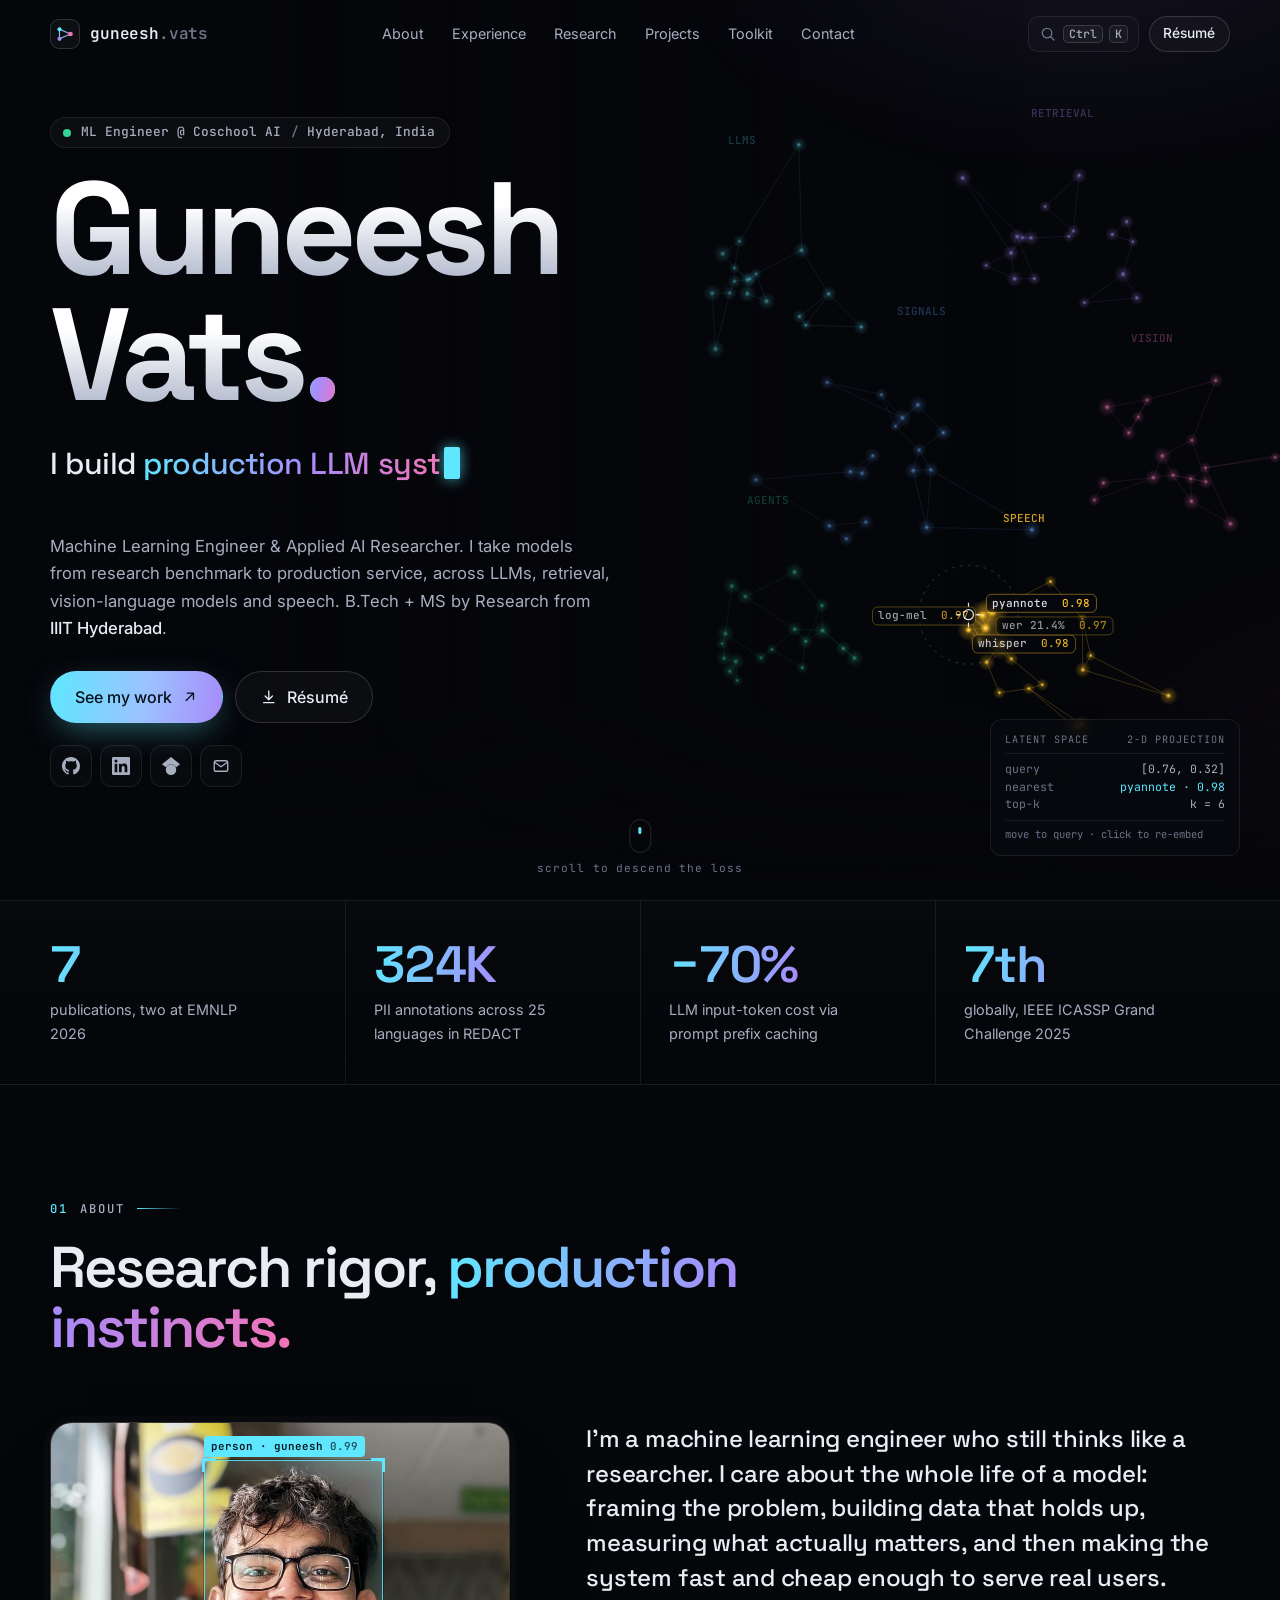
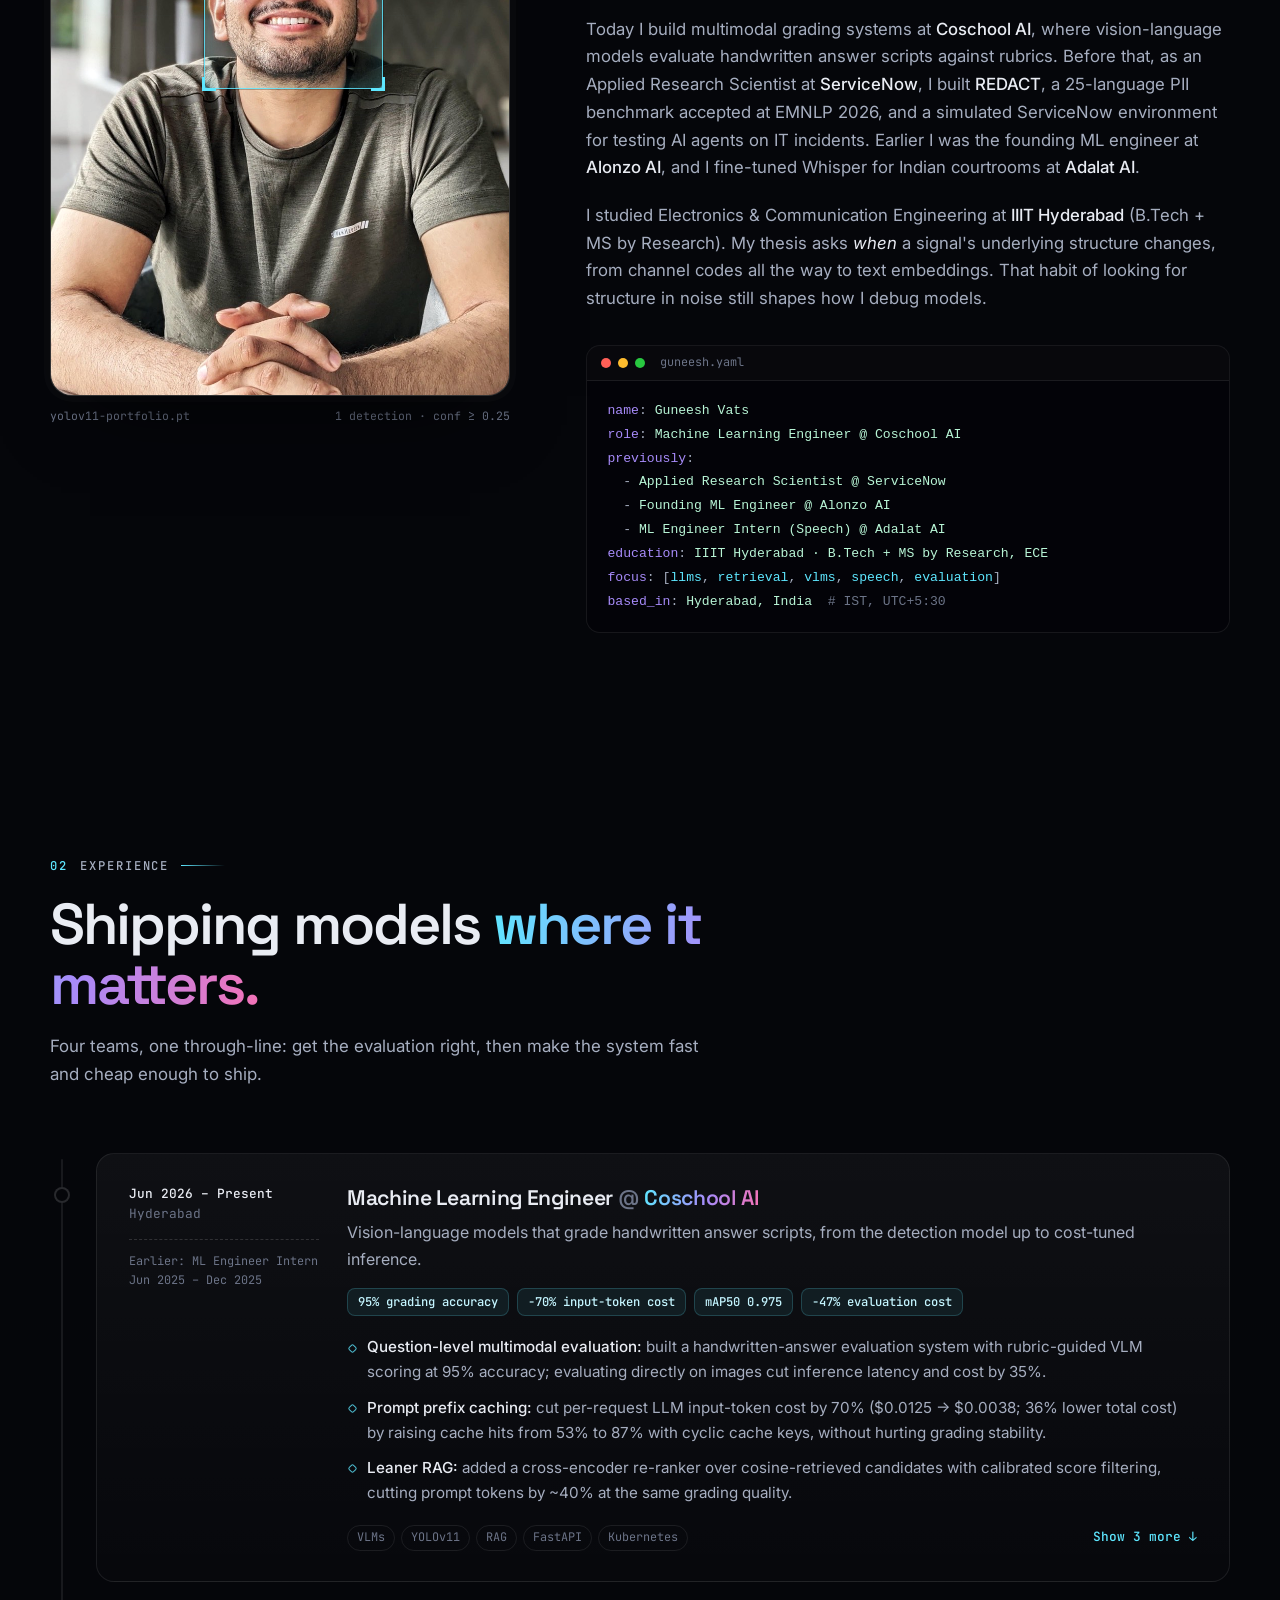
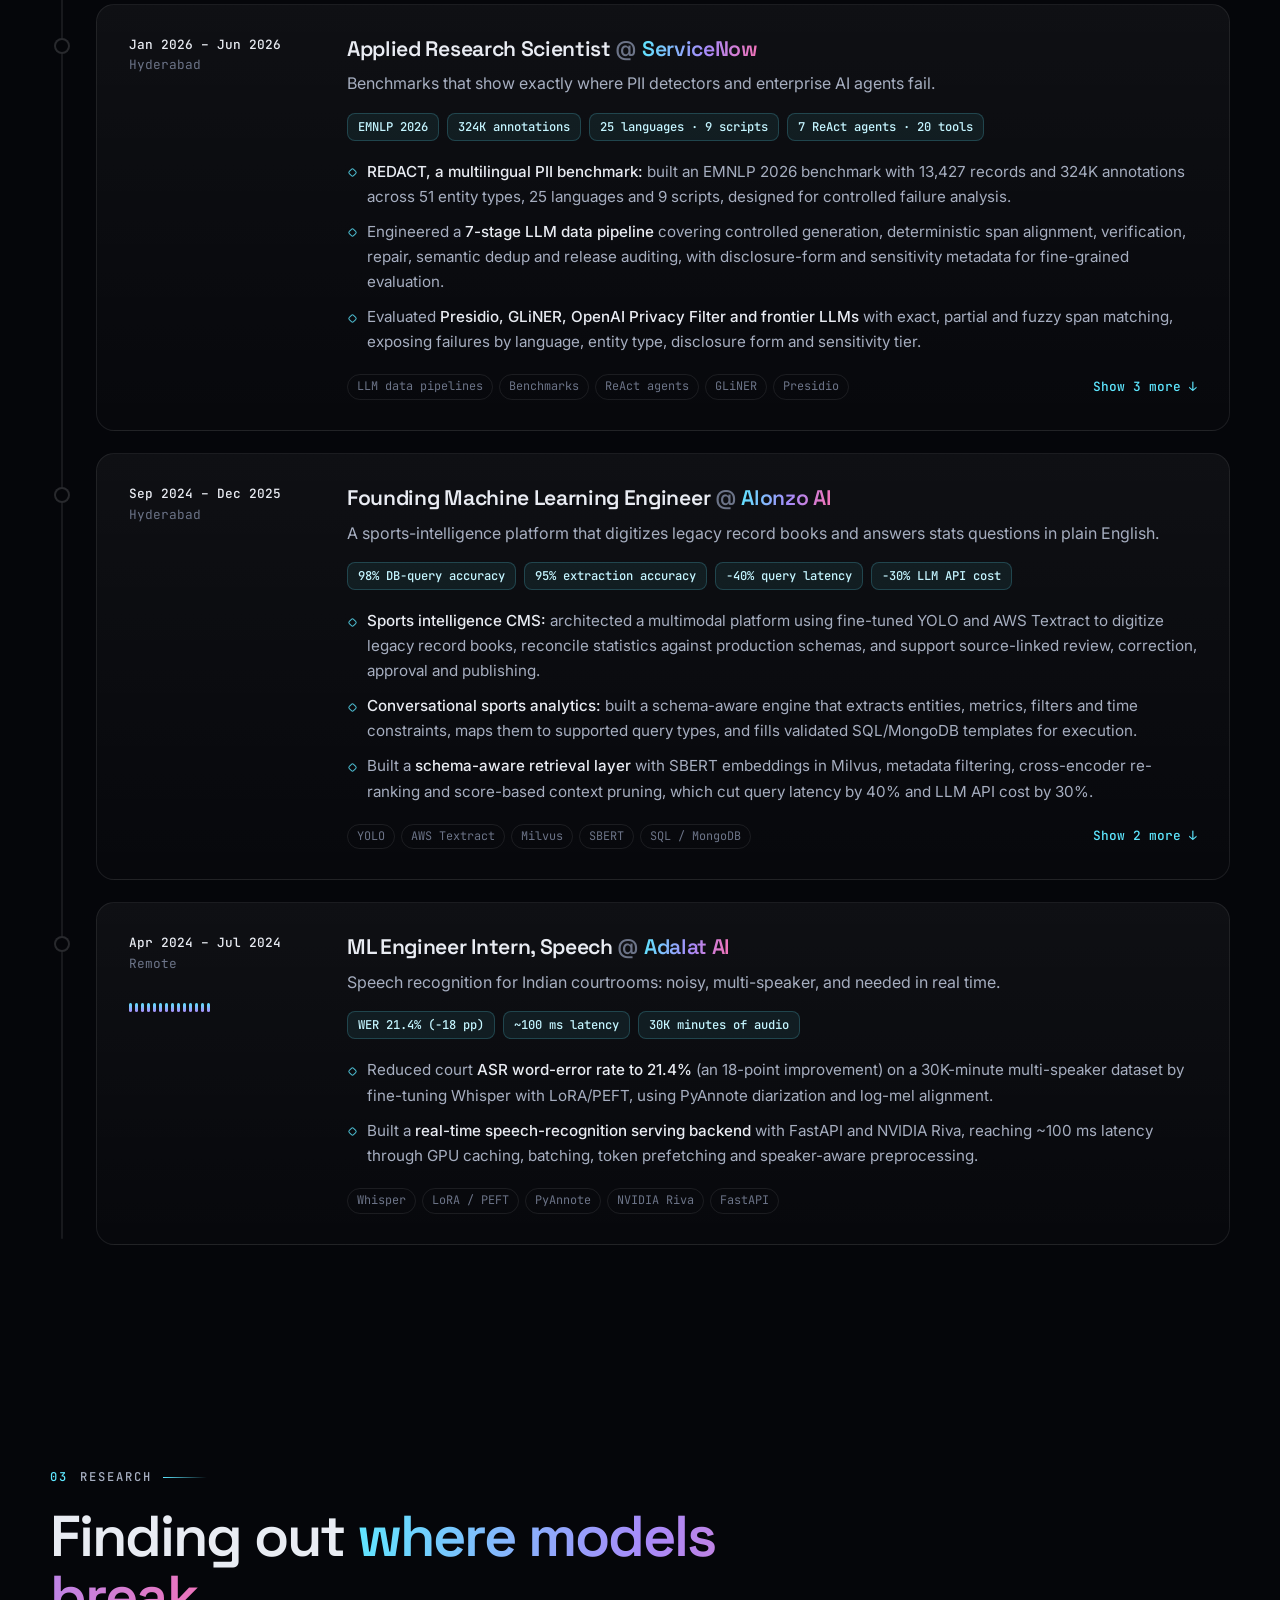
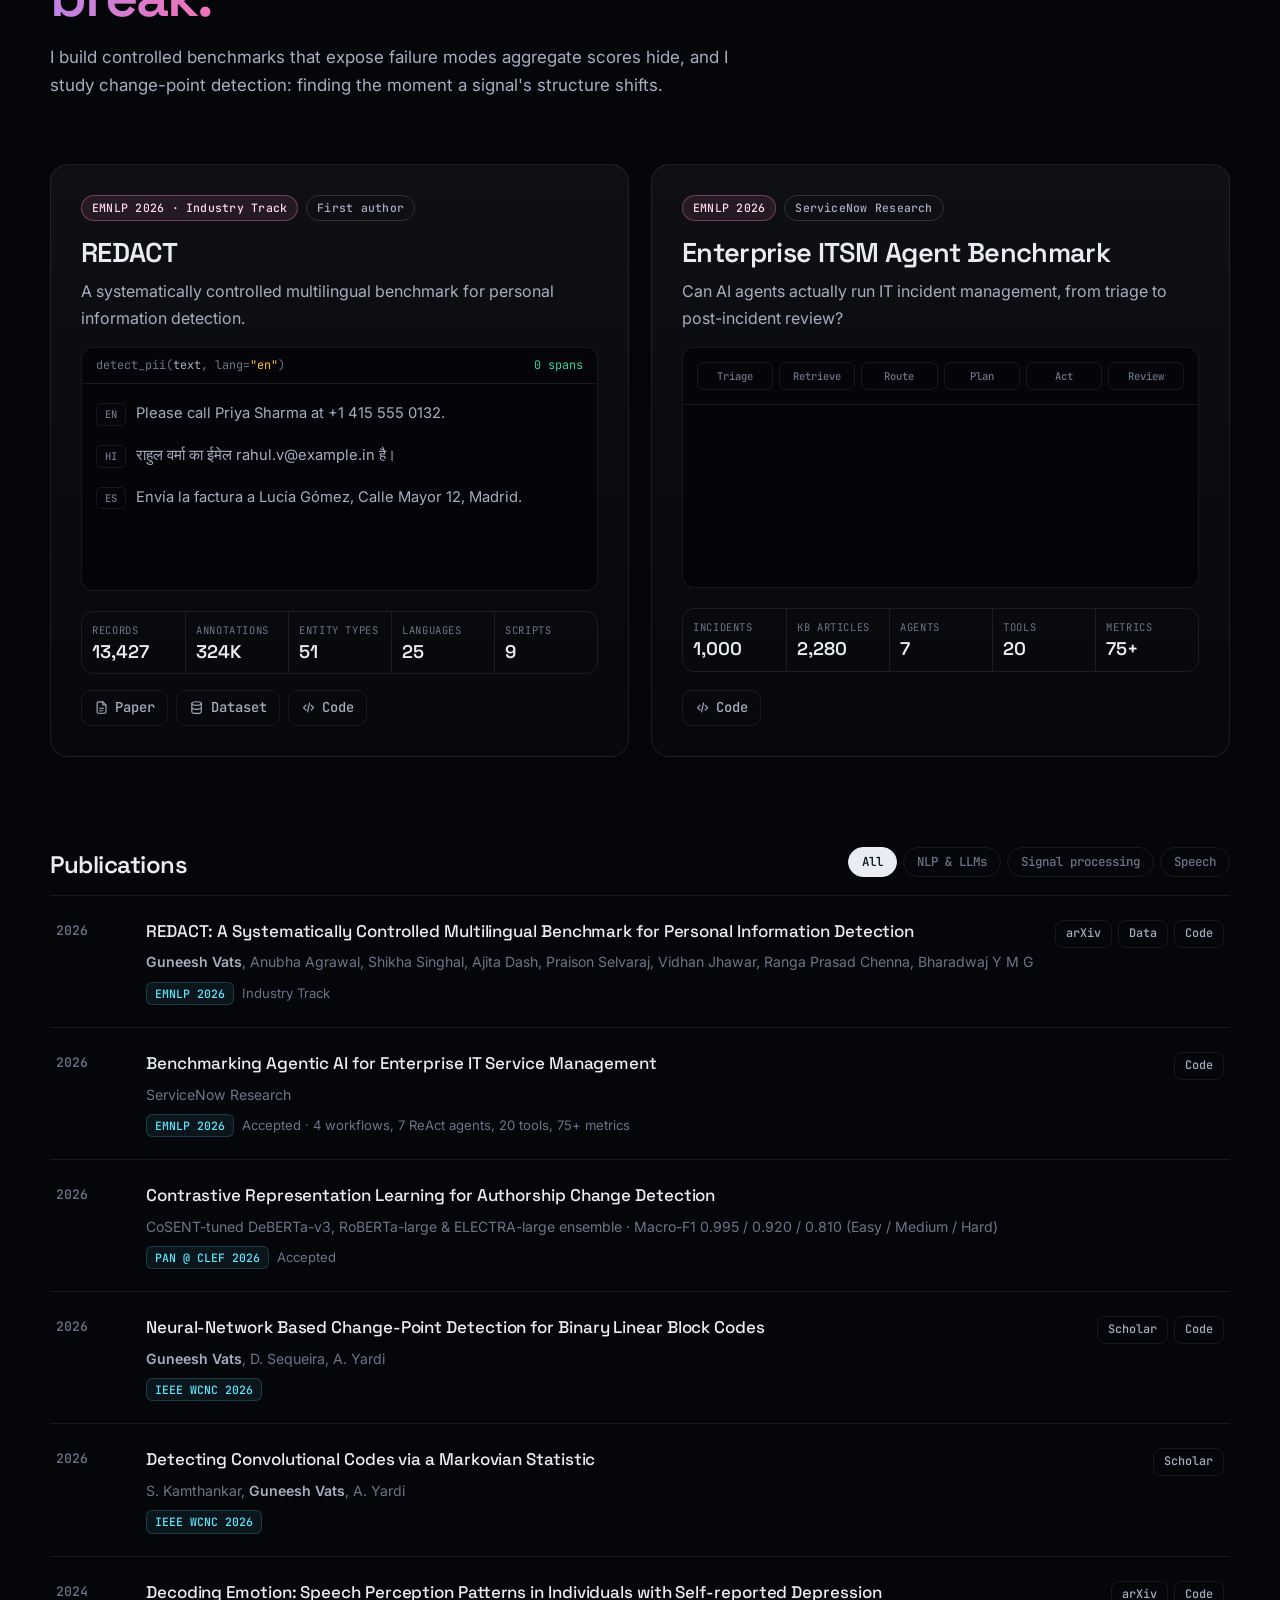
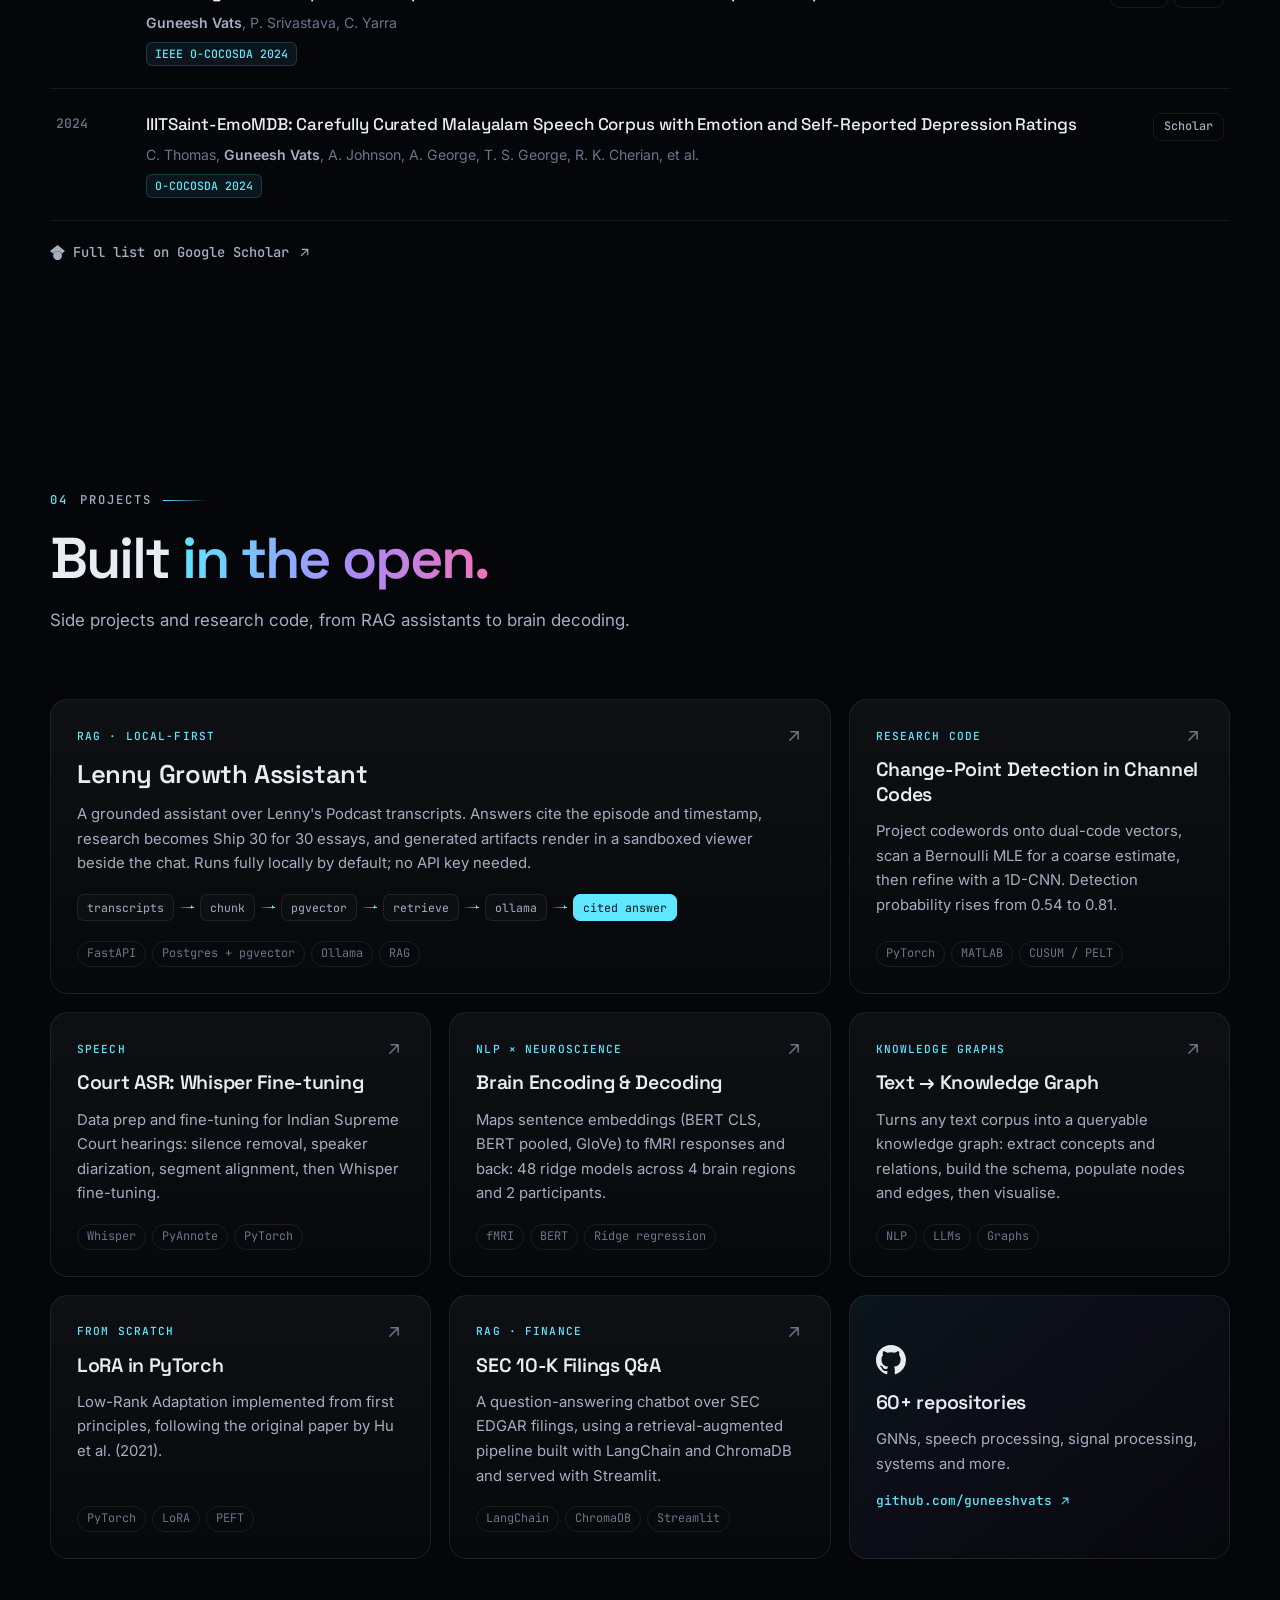
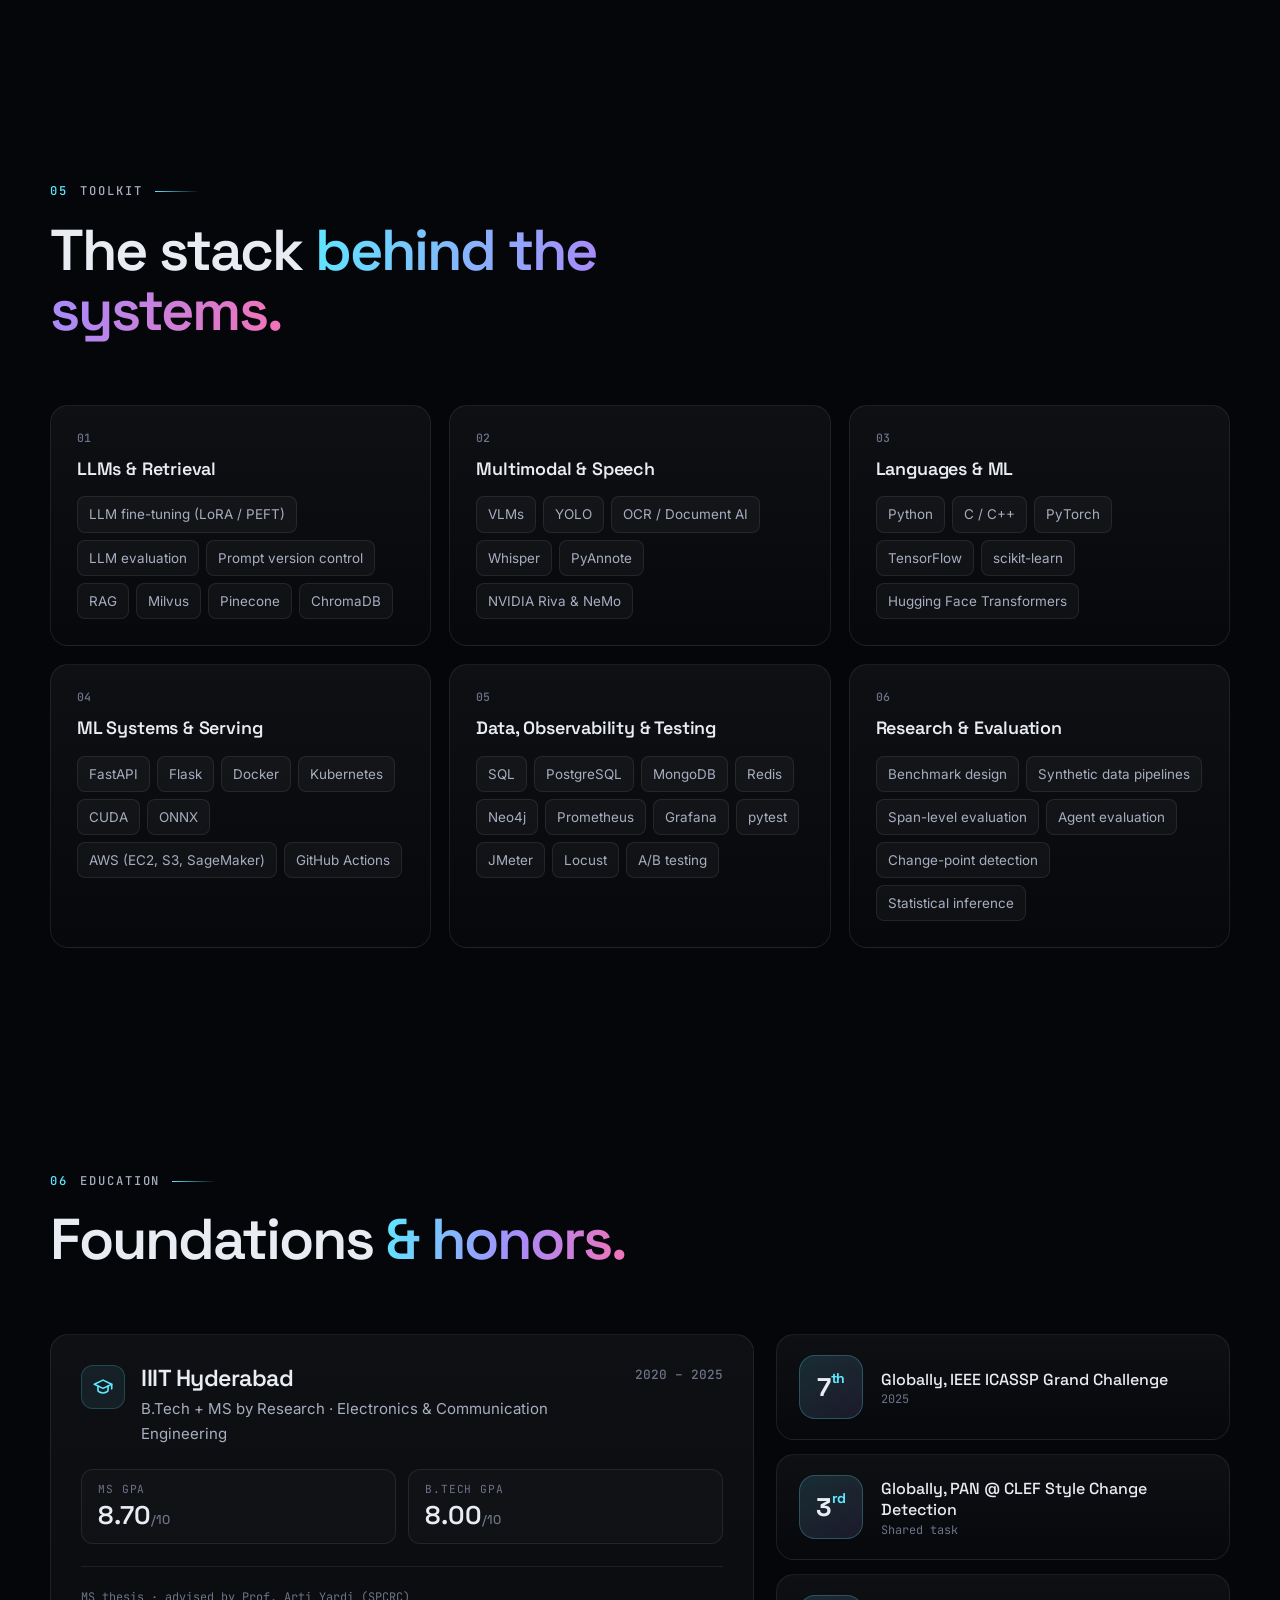
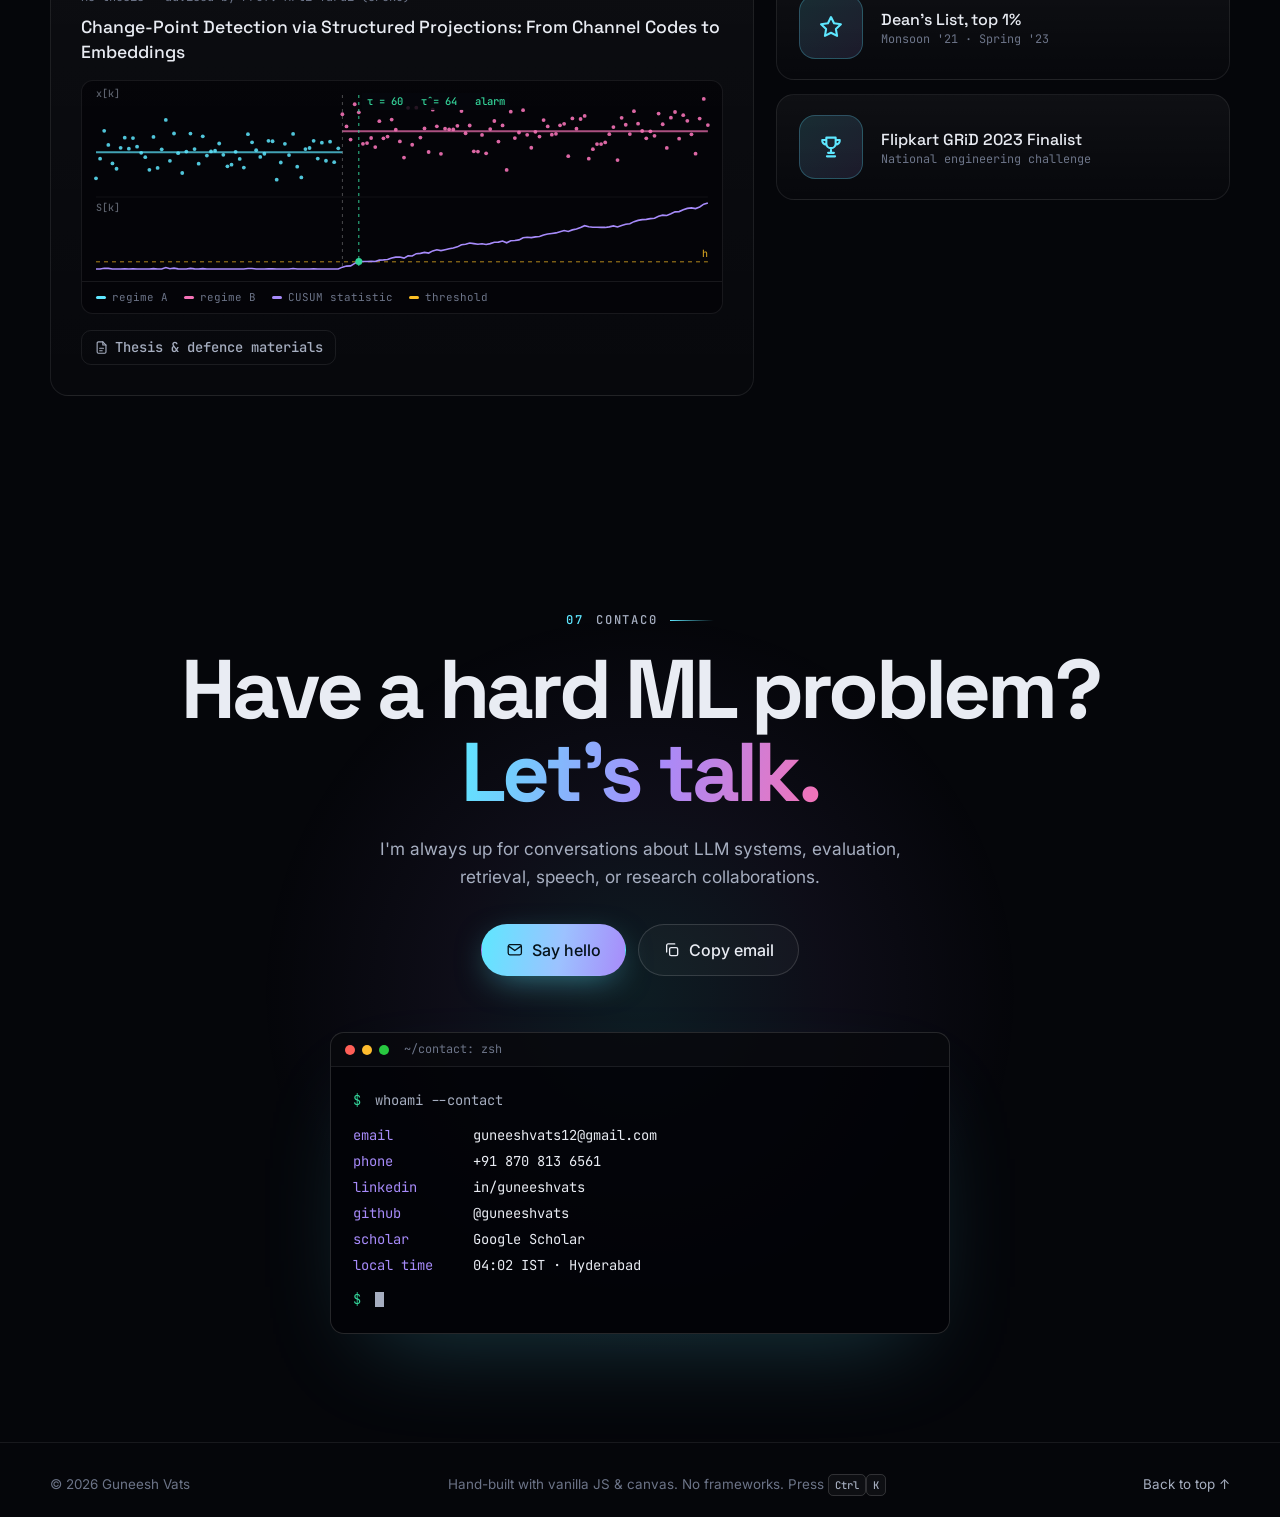
==== index.html @ b98212a8 "Launch portfolio site Hand-built static site: latent-space hero canvas, live REDACT and ITSM agent d" ====
<!doctype html>
<html lang="en">
<head>
  <meta charset="utf-8">
  <meta name="viewport" content="width=device-width, initial-scale=1, viewport-fit=cover">
  <title>Guneesh Vats · Machine Learning Engineer & Applied AI Researcher</title>
  <meta name="description" content="Guneesh Vats is a Machine Learning Engineer and Applied AI Researcher (IIIT Hyderabad) building production ML systems across LLMs, retrieval, vision-language models and speech. Author of REDACT (EMNLP 2026).">
  <meta name="author" content="Guneesh Vats">
  <meta name="theme-color" content="#05060a">
  <link rel="canonical" href="https://guneeshvats.github.io/">

  <meta property="og:type" content="website">
  <meta property="og:site_name" content="Guneesh Vats">
  <meta property="og:title" content="Guneesh Vats · Machine Learning Engineer & Applied AI Researcher">
  <meta property="og:description" content="Production ML systems across LLMs, retrieval, vision-language models and speech. IIIT Hyderabad · ex-ServiceNow · EMNLP 2026.">
  <meta property="og:url" content="https://guneeshvats.github.io/">
  <meta property="og:image" content="https://guneeshvats.github.io/assets/img/og-image.jpg">
  <meta property="og:image:width" content="1200">
  <meta property="og:image:height" content="630">
  <meta name="twitter:card" content="summary_large_image">
  <meta name="twitter:title" content="Guneesh Vats · Machine Learning Engineer & Applied AI Researcher">
  <meta name="twitter:description" content="Production ML systems across LLMs, retrieval, vision-language models and speech.">
  <meta name="twitter:image" content="https://guneeshvats.github.io/assets/img/og-image.jpg">

  <link rel="icon" href="assets/img/favicon.svg" type="image/svg+xml">
  <link rel="apple-touch-icon" href="assets/img/apple-touch-icon.png">

  <link rel="preconnect" href="https://fonts.googleapis.com">
  <link rel="preconnect" href="https://fonts.gstatic.com" crossorigin>
  <link rel="stylesheet" href="https://fonts.googleapis.com/css2?family=Inter:wght@400;500;600&family=JetBrains+Mono:wght@400;500&family=Space+Grotesk:wght@500;600;700&display=swap">
  <link rel="stylesheet" href="assets/css/style.css">

  <script>document.documentElement.classList.add('js')</script>
  <script defer src="assets/js/latent.js"></script>
  <script defer src="assets/js/viz.js"></script>
  <script defer src="assets/js/main.js"></script>

  <script type="application/ld+json">
  {
    "@context": "https://schema.org",
    "@type": "Person",
    "name": "Guneesh Vats",
    "url": "https://guneeshvats.github.io/",
    "image": "https://guneeshvats.github.io/assets/img/guneesh-vats.jpg",
    "jobTitle": "Machine Learning Engineer",
    "worksFor": { "@type": "Organization", "name": "Coschool AI" },
    "alumniOf": { "@type": "CollegeOrUniversity", "name": "International Institute of Information Technology, Hyderabad" },
    "address": { "@type": "PostalAddress", "addressLocality": "Hyderabad", "addressCountry": "IN" },
    "email": "mailto:guneeshvats12@gmail.com",
    "knowsAbout": ["Machine Learning", "Large Language Models", "Retrieval-Augmented Generation", "Vision-Language Models", "Speech Recognition", "Change-Point Detection"],
    "sameAs": [
      "https://www.linkedin.com/in/guneeshvats/",
      "https://github.com/guneeshvats",
      "https://scholar.google.com/citations?user=8d4WIgEAAAAJ&hl=en"
    ]
  }
  </script>
</head>
<body>
  <!-- Icon sprite -->
  <svg width="0" height="0" style="position:absolute" aria-hidden="true">
    <symbol id="i-github" viewBox="0 0 16 16"><path fill="currentColor" d="M8 0C3.58 0 0 3.58 0 8c0 3.54 2.29 6.53 5.47 7.59.4.07.55-.17.55-.38 0-.19-.01-.82-.01-1.49-2.01.37-2.53-.49-2.69-.94-.09-.23-.48-.94-.82-1.13-.28-.15-.68-.52-.01-.53.63-.01 1.08.58 1.23.82.72 1.21 1.87.87 2.33.66.07-.52.28-.87.51-1.07-1.78-.2-3.64-.89-3.64-3.95 0-.87.31-1.59.82-2.15-.08-.2-.36-1.02.08-2.12 0 0 .67-.21 2.2.82.64-.18 1.32-.27 2-.27.68 0 1.36.09 2 .27 1.53-1.04 2.2-.82 2.2-.82.44 1.1.16 1.92.08 2.12.51.56.82 1.27.82 2.15 0 3.07-1.87 3.75-3.65 3.95.29.25.54.73.54 1.48 0 1.07-.01 1.93-.01 2.2 0 .21.15.46.55.38A8.013 8.013 0 0016 8c0-4.42-3.58-8-8-8z"/></symbol>
    <symbol id="i-linkedin" viewBox="0 0 24 24"><path fill="currentColor" d="M20.447 20.452h-3.554v-5.569c0-1.328-.027-3.037-1.852-3.037-1.853 0-2.136 1.445-2.136 2.939v5.667H9.351V9h3.414v1.561h.046c.477-.9 1.637-1.85 3.37-1.85 3.601 0 4.267 2.37 4.267 5.455v6.286zM5.337 7.433a2.062 2.062 0 1 1 0-4.125 2.062 2.062 0 0 1 0 4.125zM7.119 20.452H3.555V9h3.564v11.452zM22.225 0H1.771C.792 0 0 .774 0 1.729v20.542C0 23.227.792 24 1.771 24h20.451C23.2 24 24 23.227 24 22.271V1.729C24 .774 23.2 0 22.222 0h.003z"/></symbol>
    <symbol id="i-scholar" viewBox="0 0 24 24"><path fill="currentColor" d="M5.242 13.769 0 9.5 12 0l12 9.5-5.242 4.269C17.548 11.249 14.978 9.5 12 9.5c-2.977 0-5.548 1.748-6.758 4.269zM12 10a7 7 0 1 0 0 14 7 7 0 0 0 0-14z"/></symbol>
    <symbol id="i-mail" viewBox="0 0 24 24"><g fill="none" stroke="currentColor" stroke-width="1.8" stroke-linecap="round" stroke-linejoin="round"><rect x="3" y="5" width="18" height="14" rx="2.5"/><path d="m3.5 7 8.5 6 8.5-6"/></g></symbol>
    <symbol id="i-phone" viewBox="0 0 24 24"><path fill="none" stroke="currentColor" stroke-width="1.8" stroke-linecap="round" stroke-linejoin="round" d="M5 4h3.5l2 5-2.5 1.5a11 11 0 0 0 5.5 5.5L15 13.5l5 2V19a2 2 0 0 1-2 2A16 16 0 0 1 3 6a2 2 0 0 1 2-2z"/></symbol>
    <symbol id="i-arrow" viewBox="0 0 24 24"><path fill="none" stroke="currentColor" stroke-width="1.8" stroke-linecap="round" stroke-linejoin="round" d="M7 17 17 7M8.5 7H17v8.5"/></symbol>
    <symbol id="i-down" viewBox="0 0 24 24"><path fill="none" stroke="currentColor" stroke-width="1.8" stroke-linecap="round" stroke-linejoin="round" d="M12 4v12m0 0-5-5m5 5 5-5M5 20h14"/></symbol>
    <symbol id="i-copy" viewBox="0 0 24 24"><g fill="none" stroke="currentColor" stroke-width="1.8" stroke-linecap="round" stroke-linejoin="round"><rect x="9" y="9" width="11" height="11" rx="2"/><path d="M5 15V6a2 2 0 0 1 2-2h9"/></g></symbol>
    <symbol id="i-paper" viewBox="0 0 24 24"><g fill="none" stroke="currentColor" stroke-width="1.8" stroke-linecap="round" stroke-linejoin="round"><path d="M14 3H7a2 2 0 0 0-2 2v14a2 2 0 0 0 2 2h10a2 2 0 0 0 2-2V8z"/><path d="M14 3v5h5M9 13h6M9 17h4"/></g></symbol>
    <symbol id="i-code" viewBox="0 0 24 24"><path fill="none" stroke="currentColor" stroke-width="1.8" stroke-linecap="round" stroke-linejoin="round" d="m8 8-4 4 4 4m8-8 4 4-4 4M13.5 5l-3 14"/></symbol>
    <symbol id="i-data" viewBox="0 0 24 24"><g fill="none" stroke="currentColor" stroke-width="1.8" stroke-linecap="round" stroke-linejoin="round"><ellipse cx="12" cy="5.5" rx="7.5" ry="2.8"/><path d="M4.5 5.5v13c0 1.55 3.36 2.8 7.5 2.8s7.5-1.25 7.5-2.8v-13M4.5 12c0 1.55 3.36 2.8 7.5 2.8s7.5-1.25 7.5-2.8"/></g></symbol>
    <symbol id="i-trophy" viewBox="0 0 24 24"><g fill="none" stroke="currentColor" stroke-width="1.8" stroke-linecap="round" stroke-linejoin="round"><path d="M8 4h8v5a4 4 0 0 1-8 0zM8 6H4.5a3.5 3.5 0 0 0 3.6 4M16 6h3.5a3.5 3.5 0 0 1-3.6 4M12 13v4M8.5 20h7M9.5 17h5"/></g></symbol>
    <symbol id="i-star" viewBox="0 0 24 24"><path fill="none" stroke="currentColor" stroke-width="1.8" stroke-linejoin="round" d="m12 3.5 2.6 5.3 5.9.9-4.3 4.1 1 5.8L12 16.9l-5.2 2.7 1-5.8-4.3-4.1 5.9-.9z"/></symbol>
    <symbol id="i-cap" viewBox="0 0 24 24"><g fill="none" stroke="currentColor" stroke-width="1.8" stroke-linecap="round" stroke-linejoin="round"><path d="M2.5 9 12 4.5 21.5 9 12 13.5z"/><path d="M6.5 11v4.5c0 1.4 2.5 3 5.5 3s5.5-1.6 5.5-3V11M21.5 9v5"/></g></symbol>
    <symbol id="i-search" viewBox="0 0 24 24"><g fill="none" stroke="currentColor" stroke-width="1.8" stroke-linecap="round"><circle cx="11" cy="11" r="6.5"/><path d="m16 16 4.5 4.5"/></g></symbol>
  </svg>

  <a class="skip" href="#main">Skip to content</a>
  <div class="progress" aria-hidden="true"><span></span></div>

  <!-- ============ NAV ============ -->
  <header class="nav" id="nav">
    <div class="container nav__inner">
      <a class="brand" href="#top" aria-label="Guneesh Vats, back to top">
        <span class="brand__mark" aria-hidden="true">
          <svg viewBox="0 0 32 32"><defs><linearGradient id="bm" x1="0" y1="0" x2="1" y2="1"><stop offset="0" stop-color="#5ee7ff"/><stop offset="1" stop-color="#a78bfa"/></linearGradient></defs><path d="M8 9 L24 16 L8 23 M8 9 L8 23" fill="none" stroke="url(#bm)" stroke-width="1.6"/><circle cx="8" cy="9" r="3" fill="#5ee7ff"/><circle cx="8" cy="23" r="3" fill="#a78bfa"/><circle cx="24" cy="16" r="3.4" fill="#f472b6"/></svg>
        </span>
        <span class="brand__name">guneesh<span>.vats</span></span>
      </a>
      <nav class="nav__links" aria-label="Primary">
        <a href="#about">About</a>
        <a href="#experience">Experience</a>
        <a href="#research">Research</a>
        <a href="#projects">Projects</a>
        <a href="#skills">Toolkit</a>
        <a href="#contact">Contact</a>
      </nav>
      <div class="nav__actions">
        <button class="kbd-btn" type="button" data-open-palette aria-label="Open command palette">
          <svg class="ico" aria-hidden="true"><use href="#i-search"/></svg><kbd data-mod>⌘</kbd><kbd>K</kbd>
        </button>
        <a class="btn btn--sm btn--ghost nav__resume" href="assets/docs/Guneesh_Vats_Resume_ML.pdf" target="_blank" rel="noopener">Résumé</a>
        <button class="nav__toggle" type="button" aria-label="Open menu" aria-expanded="false" aria-controls="mobile-menu"><span></span><span></span></button>
      </div>
    </div>
  </header>
  <div class="mobile-menu" id="mobile-menu" hidden>
    <nav aria-label="Mobile">
      <a href="#about"><span>01</span>About</a>
      <a href="#experience"><span>02</span>Experience</a>
      <a href="#research"><span>03</span>Research</a>
      <a href="#projects"><span>04</span>Projects</a>
      <a href="#skills"><span>05</span>Toolkit</a>
      <a href="#education"><span>06</span>Education</a>
      <a href="#contact"><span>07</span>Contact</a>
    </nav>
    <a class="btn btn--primary" href="assets/docs/Guneesh_Vats_Resume_ML.pdf" target="_blank" rel="noopener"><svg class="ico" aria-hidden="true"><use href="#i-down"/></svg>Download résumé</a>
  </div>

  <main id="main">
    <!-- ============ HERO ============ -->
    <section class="hero" id="top" data-section="hero">
      <canvas class="hero__canvas" id="latent" aria-hidden="true"></canvas>
      <div class="hero__shade" aria-hidden="true"></div>

      <div class="container hero__inner">
        <p class="hero__status"><span class="pulse" aria-hidden="true"></span>ML Engineer @ Coschool AI<span class="hero__loc"> <span class="sep" aria-hidden="true">/</span> Hyderabad, India</span></p>
        <h1 class="hero__title">
          <span class="hero__line"><span>Guneesh</span></span>
          <span class="hero__line"><span>Vats<i class="hero__dot">.</i></span></span>
        </h1>
        <p class="hero__lede">
          <span class="sr-only">I build production ML systems across LLMs, retrieval, vision-language models and speech.</span>
          <span aria-hidden="true">I build <span class="stream" data-stream></span><span class="caret"></span></span>
        </p>
        <p class="hero__sub">Machine Learning Engineer &amp; Applied AI Researcher. I take models from research benchmark to production service, across LLMs, retrieval, vision-language models and speech. B.Tech + MS by Research from <strong>IIIT Hyderabad</strong>.</p>
        <div class="hero__cta">
          <a class="btn btn--primary btn--lg" href="#experience">See my work <svg class="ico" aria-hidden="true"><use href="#i-arrow"/></svg></a>
          <a class="btn btn--ghost btn--lg" href="assets/docs/Guneesh_Vats_Resume_ML.pdf" target="_blank" rel="noopener"><svg class="ico" aria-hidden="true"><use href="#i-down"/></svg>Résumé</a>
        </div>
        <ul class="socials" aria-label="Profiles">
          <li><a href="https://github.com/guneeshvats" target="_blank" rel="noopener" aria-label="GitHub"><svg class="ico" aria-hidden="true"><use href="#i-github"/></svg></a></li>
          <li><a href="https://www.linkedin.com/in/guneeshvats/" target="_blank" rel="noopener" aria-label="LinkedIn"><svg class="ico" aria-hidden="true"><use href="#i-linkedin"/></svg></a></li>
          <li><a href="https://scholar.google.com/citations?user=8d4WIgEAAAAJ&amp;hl=en" target="_blank" rel="noopener" aria-label="Google Scholar"><svg class="ico" aria-hidden="true"><use href="#i-scholar"/></svg></a></li>
          <li><a href="mailto:guneeshvats12@gmail.com" aria-label="Email"><svg class="ico" aria-hidden="true"><use href="#i-mail"/></svg></a></li>
        </ul>
      </div>

      <div class="hero__hud" aria-hidden="true">
        <div class="hud__row hud__title"><span>latent space</span><span>2-D projection</span></div>
        <div class="hud__row"><span>query</span><span data-hud="q">[0.00, 0.00]</span></div>
        <div class="hud__row"><span>nearest</span><span data-hud="nn">-</span></div>
        <div class="hud__row"><span>top-k</span><span>k = 6</span></div>
        <div class="hud__hint">move to query · click to re-embed</div>
      </div>

      <a class="scroll-cue" href="#highlights" aria-label="Scroll to content">
        <span class="scroll-cue__track"><span></span></span>
        <span class="scroll-cue__text">scroll to descend the loss</span>
      </a>
    </section>

    <!-- ============ HIGHLIGHTS ============ -->
    <section class="highlights" id="highlights" aria-label="Highlights">
      <div class="container highlights__grid">
        <div class="metric reveal" style="--d:0">
          <span class="metric__value"><span data-count="7">7</span></span>
          <span class="metric__label">publications, two at EMNLP 2026</span>
        </div>
        <div class="metric reveal" style="--d:1">
          <span class="metric__value"><span data-count="324">324</span>K</span>
          <span class="metric__label">PII annotations across 25 languages in REDACT</span>
        </div>
        <div class="metric reveal" style="--d:2">
          <span class="metric__value">−<span data-count="70">70</span>%</span>
          <span class="metric__label">LLM input-token cost via prompt prefix caching</span>
        </div>
        <div class="metric reveal" style="--d:3">
          <span class="metric__value"><span data-count="7">7</span>th</span>
          <span class="metric__label">globally, IEEE ICASSP Grand Challenge 2025</span>
        </div>
      </div>
    </section>

    <!-- ============ ABOUT ============ -->
    <section class="section" id="about" data-section="about">
      <div class="container">
        <header class="section__head">
          <p class="kicker reveal"><span>01</span><b data-scramble>About</b></p>
          <h2 class="section__title reveal" style="--d:1">Research rigor, <em>production instincts.</em></h2>
        </header>

        <div class="about">
          <figure class="portrait reveal" data-detect>
            <div class="portrait__frame">
              <img src="assets/img/guneesh-vats.jpg" alt="Portrait of Guneesh Vats smiling, wearing glasses and an olive t-shirt" width="900" height="1125" loading="lazy" decoding="async">
              <div class="bbox" aria-hidden="true">
                <span class="bbox__label">person · guneesh <b>0.99</b></span>
                <i></i><i></i><i></i><i></i>
              </div>
              <div class="portrait__scan" aria-hidden="true"></div>
              <div class="portrait__grid" aria-hidden="true"></div>
            </div>
            <figcaption><span>yolov11-portfolio.pt</span><span>1 detection · conf ≥ 0.25</span></figcaption>
          </figure>

          <div class="about__text">
            <p class="lead reveal">I'm a machine learning engineer who still thinks like a researcher. I care about the whole life of a model: framing the problem, building data that holds up, measuring what actually matters, and then making the system fast and cheap enough to serve real users.</p>
            <p class="reveal">Today I build multimodal grading systems at <strong>Coschool AI</strong>, where vision-language models evaluate handwritten answer scripts against rubrics. Before that, as an Applied Research Scientist at <strong>ServiceNow</strong>, I built <strong>REDACT</strong>, a 25-language PII benchmark accepted at EMNLP 2026, and a simulated ServiceNow environment for testing AI agents on IT incidents. Earlier I was the founding ML engineer at <strong>Alonzo AI</strong>, and I fine-tuned Whisper for Indian courtrooms at <strong>Adalat AI</strong>.</p>
            <p class="reveal">I studied Electronics &amp; Communication Engineering at <strong>IIIT Hyderabad</strong> (B.Tech + MS by Research). My thesis asks <em>when</em> a signal's underlying structure changes, from channel codes all the way to text embeddings. That habit of looking for structure in noise still shapes how I debug models.</p>

            <div class="codecard reveal" role="group" aria-label="Quick facts">
              <div class="codecard__bar"><i></i><i></i><i></i><span>guneesh.yaml</span></div>
<pre><code><span class="k">name</span>: <span class="s">Guneesh Vats</span>
<span class="k">role</span>: <span class="s">Machine Learning Engineer @ Coschool AI</span>
<span class="k">previously</span>:
  - <span class="s">Applied Research Scientist @ ServiceNow</span>
  - <span class="s">Founding ML Engineer @ Alonzo AI</span>
  - <span class="s">ML Engineer Intern (Speech) @ Adalat AI</span>
<span class="k">education</span>: <span class="s">IIIT Hyderabad · B.Tech + MS by Research, ECE</span>
<span class="k">focus</span>: [<span class="v">llms</span>, <span class="v">retrieval</span>, <span class="v">vlms</span>, <span class="v">speech</span>, <span class="v">evaluation</span>]
<span class="k">based_in</span>: <span class="s">Hyderabad, India</span>  <span class="c"># IST, UTC+5:30</span></code></pre>
            </div>
          </div>
        </div>
      </div>
    </section>

    <!-- ============ EXPERIENCE ============ -->
    <section class="section" id="experience" data-section="experience">
      <div class="container">
        <header class="section__head">
          <p class="kicker reveal"><span>02</span><b data-scramble>Experience</b></p>
          <h2 class="section__title reveal" style="--d:1">Shipping models <em>where it matters.</em></h2>
          <p class="section__intro reveal" style="--d:2">Four teams, one through-line: get the evaluation right, then make the system fast and cheap enough to ship.</p>
        </header>

        <div class="timeline">
          <div class="timeline__rail" aria-hidden="true"><span class="timeline__fill"></span></div>

          <!-- Coschool -->
          <article class="xp reveal">
            <span class="xp__node" aria-hidden="true"></span>
            <div class="xp__card card spot">
              <div class="xp__meta">
                <p class="xp__dates">Jun 2026 – Present</p>
                <p class="xp__place">Hyderabad</p>
                <p class="xp__prev">Earlier: ML Engineer Intern <span>Jun 2025 – Dec 2025</span></p>
              </div>
              <div class="xp__body">
                <h3 class="xp__role">Machine Learning Engineer <span class="xp__at">@</span> <span class="xp__company">Coschool AI</span></h3>
                <p class="xp__summary">Vision-language models that grade handwritten answer scripts, from the detection model up to cost-tuned inference.</p>
                <ul class="chips" aria-label="Key results">
                  <li class="chip">95% grading accuracy</li>
                  <li class="chip">−70% input-token cost</li>
                  <li class="chip">mAP50 0.975</li>
                  <li class="chip">−47% evaluation cost</li>
                </ul>
                <ul class="xp__list">
                  <li><strong>Question-level multimodal evaluation:</strong> built a handwritten-answer evaluation system with rubric-guided VLM scoring at 95% accuracy; evaluating directly on images cut inference latency and cost by 35%.</li>
                  <li><strong>Prompt prefix caching:</strong> cut per-request LLM input-token cost by 70% ($0.0125 → $0.0038; 36% lower total cost) by raising cache hits from 53% to 87% with cyclic cache keys, without hurting grading stability.</li>
                  <li><strong>Leaner RAG:</strong> added a cross-encoder re-ranker over cosine-retrieved candidates with calibrated score filtering, cutting prompt tokens by ~40% at the same grading quality.</li>
                  <li class="more"><strong>Worksheet segmentation service:</strong> fine-tuned YOLOv11 (nano &amp; small) for label/separator detection (mAP50 0.975) and deployed a Kubernetes-hosted FastAPI service for VLM question matching, cross-page answer stitching and separator recovery.</li>
                  <li class="more"><strong>Worksheet-level batched grading:</strong> graded every question in an answer script against its rubric in a single VLM call; benchmarked 8 GPT and 5 Claude models and reduced input tokens by ~75% and evaluation cost by ~47%, with no mis-mapped answers.</li>
                  <li class="more"><strong>Off-topic detection:</strong> designed a Gaussian Mixture Model classifier that separates on- and off-topic chatbot queries with 95% accuracy.</li>
                </ul>
                <div class="xp__foot">
                  <ul class="tags" aria-label="Stack"><li>VLMs</li><li>YOLOv11</li><li>RAG</li><li>FastAPI</li><li>Kubernetes</li></ul>
                  <button class="xp__toggle" type="button" aria-expanded="false">Show 3 more</button>
                </div>
              </div>
            </div>
          </article>

          <!-- ServiceNow -->
          <article class="xp reveal">
            <span class="xp__node" aria-hidden="true"></span>
            <div class="xp__card card spot">
              <div class="xp__meta">
                <p class="xp__dates">Jan 2026 – Jun 2026</p>
                <p class="xp__place">Hyderabad</p>
              </div>
              <div class="xp__body">
                <h3 class="xp__role">Applied Research Scientist <span class="xp__at">@</span> <span class="xp__company">ServiceNow</span></h3>
                <p class="xp__summary">Benchmarks that show exactly where PII detectors and enterprise AI agents fail.</p>
                <ul class="chips" aria-label="Key results">
                  <li class="chip">EMNLP 2026</li>
                  <li class="chip">324K annotations</li>
                  <li class="chip">25 languages · 9 scripts</li>
                  <li class="chip">7 ReAct agents · 20 tools</li>
                </ul>
                <ul class="xp__list">
                  <li><strong>REDACT, a multilingual PII benchmark:</strong> built an EMNLP 2026 benchmark with 13,427 records and 324K annotations across 51 entity types, 25 languages and 9 scripts, designed for controlled failure analysis.</li>
                  <li>Engineered a <strong>7-stage LLM data pipeline</strong> covering controlled generation, deterministic span alignment, verification, repair, semantic dedup and release auditing, with disclosure-form and sensitivity metadata for fine-grained evaluation.</li>
                  <li>Evaluated <strong>Presidio, GLiNER, OpenAI Privacy Filter and frontier LLMs</strong> with exact, partial and fuzzy span matching, exposing failures by language, entity type, disclosure form and sensitivity tier.</li>
                  <li class="more"><strong>ITSM agent benchmark:</strong> built a 13-stage synthetic-data pipeline that turns patterns from enterprise ITSM incidents into 1,000 synthetic incidents with 43 fields, through normalization, clustering, stratified sampling, validation, repair and re-validation.</li>
                  <li class="more">Architected a <strong>3-tier evaluation framework</strong> ending in a simulated ServiceNow environment with 4 workflows, 7 ReAct agents and 20 workflow-facing tools for triage, retrieval, routing, resolution planning, action execution and post-incident review.</li>
                  <li class="more">Built a <strong>2,280-article knowledge base</strong> with hard negatives and abstention cases, and designed 75+ metrics across 7 dimensions, including correctness, tool efficiency, workflow completion, information use and safety.</li>
                </ul>
                <div class="xp__foot">
                  <ul class="tags" aria-label="Stack"><li>LLM data pipelines</li><li>Benchmarks</li><li>ReAct agents</li><li>GLiNER</li><li>Presidio</li></ul>
                  <button class="xp__toggle" type="button" aria-expanded="false">Show 3 more</button>
                </div>
              </div>
            </div>
          </article>

          <!-- Alonzo -->
          <article class="xp reveal">
            <span class="xp__node" aria-hidden="true"></span>
            <div class="xp__card card spot">
              <div class="xp__meta">
                <p class="xp__dates">Sep 2024 – Dec 2025</p>
                <p class="xp__place">Hyderabad</p>
              </div>
              <div class="xp__body">
                <h3 class="xp__role">Founding Machine Learning Engineer <span class="xp__at">@</span> <span class="xp__company">Alonzo AI</span></h3>
                <p class="xp__summary">A sports-intelligence platform that digitizes legacy record books and answers stats questions in plain English.</p>
                <ul class="chips" aria-label="Key results">
                  <li class="chip">98% DB-query accuracy</li>
                  <li class="chip">95% extraction accuracy</li>
                  <li class="chip">−40% query latency</li>
                  <li class="chip">−30% LLM API cost</li>
                </ul>
                <ul class="xp__list">
                  <li><strong>Sports intelligence CMS:</strong> architected a multimodal platform using fine-tuned YOLO and AWS Textract to digitize legacy record books, reconcile statistics against production schemas, and support source-linked review, correction, approval and publishing.</li>
                  <li><strong>Conversational sports analytics:</strong> built a schema-aware engine that extracts entities, metrics, filters and time constraints, maps them to supported query types, and fills validated SQL/MongoDB templates for execution.</li>
                  <li>Built a <strong>schema-aware retrieval layer</strong> with SBERT embeddings in Milvus, metadata filtering, cross-encoder re-ranking and score-based context pruning, which cut query latency by 40% and LLM API cost by 30%.</li>
                  <li class="more">Developed a <strong>rare-event discovery and publishing layer</strong> that combines rarity attributes, historical context and record metadata to surface noteworthy performances and publish them straight to social channels.</li>
                  <li class="more">Built an <strong>automated evaluation and regression framework</strong> across client schemas (95% extraction accuracy, 98% database-query accuracy), using pytest for functional regression and JMeter/Locust for latency and load testing.</li>
                </ul>
                <div class="xp__foot">
                  <ul class="tags" aria-label="Stack"><li>YOLO</li><li>AWS Textract</li><li>Milvus</li><li>SBERT</li><li>SQL / MongoDB</li></ul>
                  <button class="xp__toggle" type="button" aria-expanded="false">Show 2 more</button>
                </div>
              </div>
            </div>
          </article>

          <!-- Adalat -->
          <article class="xp reveal">
            <span class="xp__node" aria-hidden="true"></span>
            <div class="xp__card card spot">
              <div class="xp__meta">
                <p class="xp__dates">Apr 2024 – Jul 2024</p>
                <p class="xp__place">Remote</p>
                <div class="wave" aria-hidden="true"><i></i><i></i><i></i><i></i><i></i><i></i><i></i><i></i><i></i><i></i><i></i><i></i><i></i><i></i></div>
              </div>
              <div class="xp__body">
                <h3 class="xp__role">ML Engineer Intern, Speech <span class="xp__at">@</span> <span class="xp__company">Adalat AI</span></h3>
                <p class="xp__summary">Speech recognition for Indian courtrooms: noisy, multi-speaker, and needed in real time.</p>
                <ul class="chips" aria-label="Key results">
                  <li class="chip">WER 21.4% (−18 pp)</li>
                  <li class="chip">~100 ms latency</li>
                  <li class="chip">30K minutes of audio</li>
                </ul>
                <ul class="xp__list">
                  <li>Reduced court <strong>ASR word-error rate to 21.4%</strong> (an 18-point improvement) on a 30K-minute multi-speaker dataset by fine-tuning Whisper with LoRA/PEFT, using PyAnnote diarization and log-mel alignment.</li>
                  <li>Built a <strong>real-time speech-recognition serving backend</strong> with FastAPI and NVIDIA Riva, reaching ~100 ms latency through GPU caching, batching, token prefetching and speaker-aware preprocessing.</li>
                </ul>
                <div class="xp__foot">
                  <ul class="tags" aria-label="Stack"><li>Whisper</li><li>LoRA / PEFT</li><li>PyAnnote</li><li>NVIDIA Riva</li><li>FastAPI</li></ul>
                </div>
              </div>
            </div>
          </article>
        </div>
      </div>
    </section>

    <!-- ============ RESEARCH ============ -->
    <section class="section" id="research" data-section="research">
      <div class="container">
        <header class="section__head">
          <p class="kicker reveal"><span>03</span><b data-scramble>Research</b></p>
          <h2 class="section__title reveal" style="--d:1">Finding out <em>where models break.</em></h2>
          <p class="section__intro reveal" style="--d:2">I build controlled benchmarks that expose failure modes aggregate scores hide, and I study change-point detection: finding the moment a signal's structure shifts.</p>
        </header>

        <div class="featured">
          <!-- REDACT -->
          <article class="feature card spot reveal">
            <div class="feature__head">
              <span class="badge badge--hot">EMNLP 2026 · Industry Track</span>
              <span class="badge">First author</span>
            </div>
            <h3 class="feature__title">REDACT</h3>
            <p class="feature__sub">A systematically controlled multilingual benchmark for personal information detection.</p>

            <div class="redact" data-redact aria-hidden="true">
              <div class="redact__bar">
                <span class="redact__fn">detect_pii(<i>text</i>, lang=<b data-redact-lang>"en"</b>)</span>
                <span class="redact__count" data-redact-count>0 spans</span>
              </div>
              <div class="redact__lines" data-redact-lines></div>
            </div>

            <dl class="stats">
              <div><dt>records</dt><dd>13,427</dd></div>
              <div><dt>annotations</dt><dd>324K</dd></div>
              <div><dt>entity types</dt><dd>51</dd></div>
              <div><dt>languages</dt><dd>25</dd></div>
              <div><dt>scripts</dt><dd>9</dd></div>
            </dl>
            <div class="links">
              <a class="link" href="https://arxiv.org/abs/2606.19881" target="_blank" rel="noopener"><svg class="ico" aria-hidden="true"><use href="#i-paper"/></svg>Paper</a>
              <a class="link" href="https://huggingface.co/datasets/guneeshv/REDACT-PII-Benchmark" target="_blank" rel="noopener"><svg class="ico" aria-hidden="true"><use href="#i-data"/></svg>Dataset</a>
              <a class="link" href="https://github.com/guneeshvats/REDACT-PII-Benchmark" target="_blank" rel="noopener"><svg class="ico" aria-hidden="true"><use href="#i-code"/></svg>Code</a>
            </div>
          </article>

          <!-- ITSM -->
          <article class="feature card spot reveal" style="--d:1">
            <div class="feature__head">
              <span class="badge badge--hot">EMNLP 2026</span>
              <span class="badge">ServiceNow Research</span>
            </div>
            <h3 class="feature__title">Enterprise ITSM Agent Benchmark</h3>
            <p class="feature__sub">Can AI agents actually run IT incident management, from triage to post-incident review?</p>

            <div class="agent" data-agent aria-hidden="true">
              <ol class="agent__flow">
                <li data-step="triage">Triage</li>
                <li data-step="retrieve">Retrieve</li>
                <li data-step="route">Route</li>
                <li data-step="plan">Plan</li>
                <li data-step="act">Act</li>
                <li data-step="review">Review</li>
              </ol>
              <div class="agent__log" data-agent-log></div>
            </div>

            <dl class="stats">
              <div><dt>incidents</dt><dd>1,000</dd></div>
              <div><dt>KB articles</dt><dd>2,280</dd></div>
              <div><dt>agents</dt><dd>7</dd></div>
              <div><dt>tools</dt><dd>20</dd></div>
              <div><dt>metrics</dt><dd>75+</dd></div>
            </dl>
            <div class="links">
              <a class="link" href="https://github.com/guneeshvats/enterprise-itsm-benchmark" target="_blank" rel="noopener"><svg class="ico" aria-hidden="true"><use href="#i-code"/></svg>Code</a>
            </div>
          </article>
        </div>

        <div class="pubs">
          <div class="pubs__head reveal">
            <h3 class="pubs__title">Publications</h3>
            <div class="filters" role="group" aria-label="Filter publications">
              <button type="button" class="filter" aria-pressed="true" data-filter="all">All</button>
              <button type="button" class="filter" aria-pressed="false" data-filter="nlp">NLP &amp; LLMs</button>
              <button type="button" class="filter" aria-pressed="false" data-filter="signal">Signal processing</button>
              <button type="button" class="filter" aria-pressed="false" data-filter="speech">Speech</button>
            </div>
          </div>

          <ol class="publist">
            <li class="pub reveal" data-tags="nlp">
              <span class="pub__year">2026</span>
              <div class="pub__body">
                <a class="pub__title" href="https://arxiv.org/abs/2606.19881" target="_blank" rel="noopener">REDACT: A Systematically Controlled Multilingual Benchmark for Personal Information Detection</a>
                <p class="pub__authors"><b>Guneesh Vats</b>, Anubha Agrawal, Shikha Singhal, Ajita Dash, Praison Selvaraj, Vidhan Jhawar, Ranga Prasad Chenna, Bharadwaj Y M G</p>
                <p class="pub__venue"><span class="venue">EMNLP 2026</span> Industry Track</p>
              </div>
              <div class="pub__links">
                <a href="https://arxiv.org/abs/2606.19881" target="_blank" rel="noopener">arXiv</a>
                <a href="https://huggingface.co/datasets/guneeshv/REDACT-PII-Benchmark" target="_blank" rel="noopener">Data</a>
                <a href="https://github.com/guneeshvats/REDACT-PII-Benchmark" target="_blank" rel="noopener">Code</a>
              </div>
            </li>
            <li class="pub reveal" data-tags="nlp">
              <span class="pub__year">2026</span>
              <div class="pub__body">
                <span class="pub__title">Benchmarking Agentic AI for Enterprise IT Service Management</span>
                <p class="pub__authors">ServiceNow Research</p>
                <p class="pub__venue"><span class="venue">EMNLP 2026</span> Accepted · 4 workflows, 7 ReAct agents, 20 tools, 75+ metrics</p>
              </div>
              <div class="pub__links">
                <a href="https://github.com/guneeshvats/enterprise-itsm-benchmark" target="_blank" rel="noopener">Code</a>
              </div>
            </li>
            <li class="pub reveal" data-tags="nlp">
              <span class="pub__year">2026</span>
              <div class="pub__body">
                <span class="pub__title">Contrastive Representation Learning for Authorship Change Detection</span>
                <p class="pub__authors">CoSENT-tuned DeBERTa-v3, RoBERTa-large &amp; ELECTRA-large ensemble · Macro-F1 0.995 / 0.920 / 0.810 (Easy / Medium / Hard)</p>
                <p class="pub__venue"><span class="venue">PAN @ CLEF 2026</span> Accepted</p>
              </div>
              <div class="pub__links"></div>
            </li>
            <li class="pub reveal" data-tags="signal">
              <span class="pub__year">2026</span>
              <div class="pub__body">
                <a class="pub__title" href="https://scholar.google.com/citations?view_op=view_citation&amp;hl=en&amp;user=8d4WIgEAAAAJ&amp;citation_for_view=8d4WIgEAAAAJ:9yKSN-GCB0IC" target="_blank" rel="noopener">Neural-Network Based Change-Point Detection for Binary Linear Block Codes</a>
                <p class="pub__authors"><b>Guneesh Vats</b>, D. Sequeira, A. Yardi</p>
                <p class="pub__venue"><span class="venue">IEEE WCNC 2026</span></p>
              </div>
              <div class="pub__links">
                <a href="https://scholar.google.com/citations?view_op=view_citation&amp;hl=en&amp;user=8d4WIgEAAAAJ&amp;citation_for_view=8d4WIgEAAAAJ:9yKSN-GCB0IC" target="_blank" rel="noopener">Scholar</a>
                <a href="https://github.com/guneeshvats/Offline-Changepoint-Detection-in-Channel-Codes" target="_blank" rel="noopener">Code</a>
              </div>
            </li>
            <li class="pub reveal" data-tags="signal">
              <span class="pub__year">2026</span>
              <div class="pub__body">
                <a class="pub__title" href="https://scholar.google.com/citations?view_op=view_citation&amp;hl=en&amp;user=8d4WIgEAAAAJ&amp;citation_for_view=8d4WIgEAAAAJ:d1gkVwhDpl0C" target="_blank" rel="noopener">Detecting Convolutional Codes via a Markovian Statistic</a>
                <p class="pub__authors">S. Kamthankar, <b>Guneesh Vats</b>, A. Yardi</p>
                <p class="pub__venue"><span class="venue">IEEE WCNC 2026</span></p>
              </div>
              <div class="pub__links">
                <a href="https://scholar.google.com/citations?view_op=view_citation&amp;hl=en&amp;user=8d4WIgEAAAAJ&amp;citation_for_view=8d4WIgEAAAAJ:d1gkVwhDpl0C" target="_blank" rel="noopener">Scholar</a>
              </div>
            </li>
            <li class="pub reveal" data-tags="speech">
              <span class="pub__year">2024</span>
              <div class="pub__body">
                <a class="pub__title" href="https://arxiv.org/abs/2412.20213" target="_blank" rel="noopener">Decoding Emotion: Speech Perception Patterns in Individuals with Self-reported Depression</a>
                <p class="pub__authors"><b>Guneesh Vats</b>, P. Srivastava, C. Yarra</p>
                <p class="pub__venue"><span class="venue">IEEE O-COCOSDA 2024</span></p>
              </div>
              <div class="pub__links">
                <a href="https://arxiv.org/abs/2412.20213" target="_blank" rel="noopener">arXiv</a>
                <a href="https://github.com/guneeshvats/Speech-Analysis-in-MDD-Research-Project" target="_blank" rel="noopener">Code</a>
              </div>
            </li>
            <li class="pub reveal" data-tags="speech">
              <span class="pub__year">2024</span>
              <div class="pub__body">
                <a class="pub__title" href="https://scholar.google.com/citations?view_op=view_citation&amp;hl=en&amp;user=8d4WIgEAAAAJ&amp;citation_for_view=8d4WIgEAAAAJ:u5HHmVD_uO8C" target="_blank" rel="noopener">IIITSaint-EmoMDB: Carefully Curated Malayalam Speech Corpus with Emotion and Self-Reported Depression Ratings</a>
                <p class="pub__authors">C. Thomas, <b>Guneesh Vats</b>, A. Johnson, A. George, T. S. George, R. K. Cherian, et al.</p>
                <p class="pub__venue"><span class="venue">O-COCOSDA 2024</span></p>
              </div>
              <div class="pub__links">
                <a href="https://scholar.google.com/citations?view_op=view_citation&amp;hl=en&amp;user=8d4WIgEAAAAJ&amp;citation_for_view=8d4WIgEAAAAJ:u5HHmVD_uO8C" target="_blank" rel="noopener">Scholar</a>
              </div>
            </li>
          </ol>
          <a class="more-link reveal" href="https://scholar.google.com/citations?user=8d4WIgEAAAAJ&amp;hl=en" target="_blank" rel="noopener"><svg class="ico" aria-hidden="true"><use href="#i-scholar"/></svg>Full list on Google Scholar<svg class="ico" aria-hidden="true"><use href="#i-arrow"/></svg></a>
        </div>
      </div>
    </section>

    <!-- ============ PROJECTS ============ -->
    <section class="section" id="projects" data-section="projects">
      <div class="container">
        <header class="section__head">
          <p class="kicker reveal"><span>04</span><b data-scramble>Projects</b></p>
          <h2 class="section__title reveal" style="--d:1">Built <em>in the open.</em></h2>
          <p class="section__intro reveal" style="--d:2">Side projects and research code, from RAG assistants to brain decoding.</p>
        </header>

        <div class="bento">
          <a class="proj proj--wide card spot reveal" href="https://github.com/guneeshvats/lenny-growth-assistant" target="_blank" rel="noopener">
            <div class="proj__top"><span class="proj__kind">RAG · local-first</span><svg class="ico proj__arrow" aria-hidden="true"><use href="#i-arrow"/></svg></div>
            <h3 class="proj__title">Lenny Growth Assistant</h3>
            <p class="proj__desc">A grounded assistant over Lenny's Podcast transcripts. Answers cite the episode and timestamp, research becomes Ship 30 for 30 essays, and generated artifacts render in a sandboxed viewer beside the chat. Runs fully locally by default; no API key needed.</p>
            <div class="pipeline" aria-hidden="true">
              <span>transcripts</span><i></i><span>chunk</span><i></i><span>pgvector</span><i></i><span>retrieve</span><i></i><span>ollama</span><i></i><span class="hl">cited answer</span>
            </div>
            <ul class="tags"><li>FastAPI</li><li>Postgres + pgvector</li><li>Ollama</li><li>RAG</li></ul>
          </a>

          <a class="proj card spot reveal" style="--d:1" href="https://github.com/guneeshvats/Offline-Changepoint-Detection-in-Channel-Codes" target="_blank" rel="noopener">
            <div class="proj__top"><span class="proj__kind">Research code</span><svg class="ico proj__arrow" aria-hidden="true"><use href="#i-arrow"/></svg></div>
            <h3 class="proj__title">Change-Point Detection in Channel Codes</h3>
            <p class="proj__desc">Project codewords onto dual-code vectors, scan a Bernoulli MLE for a coarse estimate, then refine with a 1D-CNN. Detection probability rises from 0.54 to 0.81.</p>
            <ul class="tags"><li>PyTorch</li><li>MATLAB</li><li>CUSUM / PELT</li></ul>
          </a>

          <a class="proj card spot reveal" href="https://github.com/guneeshvats/Indian-Court-Transcriptions-ASR-Model-Whisper-Fine-tuning" target="_blank" rel="noopener">
            <div class="proj__top"><span class="proj__kind">Speech</span><svg class="ico proj__arrow" aria-hidden="true"><use href="#i-arrow"/></svg></div>
            <h3 class="proj__title">Court ASR: Whisper Fine-tuning</h3>
            <p class="proj__desc">Data prep and fine-tuning for Indian Supreme Court hearings: silence removal, speaker diarization, segment alignment, then Whisper fine-tuning.</p>
            <ul class="tags"><li>Whisper</li><li>PyAnnote</li><li>PyTorch</li></ul>
          </a>

          <a class="proj card spot reveal" style="--d:1" href="https://github.com/guneeshvats/Textual-Brain-Encoding-and-Decoding-FMRI-image-analysis-NLP" target="_blank" rel="noopener">
            <div class="proj__top"><span class="proj__kind">NLP × neuroscience</span><svg class="ico proj__arrow" aria-hidden="true"><use href="#i-arrow"/></svg></div>
            <h3 class="proj__title">Brain Encoding &amp; Decoding</h3>
            <p class="proj__desc">Maps sentence embeddings (BERT CLS, BERT pooled, GloVe) to fMRI responses and back: 48 ridge models across 4 brain regions and 2 participants.</p>
            <ul class="tags"><li>fMRI</li><li>BERT</li><li>Ridge regression</li></ul>
          </a>

          <a class="proj card spot reveal" style="--d:2" href="https://github.com/guneeshvats/Convert-any-Corpus-of-Text-into-a-Graph-of-Knowledge" target="_blank" rel="noopener">
            <div class="proj__top"><span class="proj__kind">Knowledge graphs</span><svg class="ico proj__arrow" aria-hidden="true"><use href="#i-arrow"/></svg></div>
            <h3 class="proj__title">Text → Knowledge Graph</h3>
            <p class="proj__desc">Turns any text corpus into a queryable knowledge graph: extract concepts and relations, build the schema, populate nodes and edges, then visualise.</p>
            <ul class="tags"><li>NLP</li><li>LLMs</li><li>Graphs</li></ul>
          </a>

          <a class="proj card spot reveal" href="https://github.com/guneeshvats/Implementing-LoRA-in-Pytorch" target="_blank" rel="noopener">
            <div class="proj__top"><span class="proj__kind">From scratch</span><svg class="ico proj__arrow" aria-hidden="true"><use href="#i-arrow"/></svg></div>
            <h3 class="proj__title">LoRA in PyTorch</h3>
            <p class="proj__desc">Low-Rank Adaptation implemented from first principles, following the original paper by Hu et al. (2021).</p>
            <ul class="tags"><li>PyTorch</li><li>LoRA</li><li>PEFT</li></ul>
          </a>

          <a class="proj card spot reveal" style="--d:1" href="https://github.com/guneeshvats/SEC-10-K-FIilings-Analysis" target="_blank" rel="noopener">
            <div class="proj__top"><span class="proj__kind">RAG · finance</span><svg class="ico proj__arrow" aria-hidden="true"><use href="#i-arrow"/></svg></div>
            <h3 class="proj__title">SEC 10-K Filings Q&amp;A</h3>
            <p class="proj__desc">A question-answering chatbot over SEC EDGAR filings, using a retrieval-augmented pipeline built with LangChain and ChromaDB and served with Streamlit.</p>
            <ul class="tags"><li>LangChain</li><li>ChromaDB</li><li>Streamlit</li></ul>
          </a>

          <a class="proj proj--more card spot reveal" style="--d:2" href="https://github.com/guneeshvats?tab=repositories" target="_blank" rel="noopener">
            <svg class="ico proj__gh" aria-hidden="true"><use href="#i-github"/></svg>
            <h3 class="proj__title">60+ repositories</h3>
            <p class="proj__desc">GNNs, speech processing, signal processing, systems and more.</p>
            <span class="proj__cta">github.com/guneeshvats <svg class="ico" aria-hidden="true"><use href="#i-arrow"/></svg></span>
          </a>
        </div>
      </div>
    </section>

    <!-- ============ TOOLKIT ============ -->
    <section class="section" id="skills" data-section="skills">
      <div class="container">
        <header class="section__head">
          <p class="kicker reveal"><span>05</span><b data-scramble>Toolkit</b></p>
          <h2 class="section__title reveal" style="--d:1">The stack <em>behind the systems.</em></h2>
        </header>

        <div class="skills">
          <div class="skill card spot reveal">
            <p class="skill__idx">01</p>
            <h3 class="skill__title">LLMs &amp; Retrieval</h3>
            <ul class="skill__list"><li>LLM fine-tuning (LoRA / PEFT)</li><li>LLM evaluation</li><li>Prompt version control</li><li>RAG</li><li>Milvus</li><li>Pinecone</li><li>ChromaDB</li></ul>
          </div>
          <div class="skill card spot reveal" style="--d:1">
            <p class="skill__idx">02</p>
            <h3 class="skill__title">Multimodal &amp; Speech</h3>
            <ul class="skill__list"><li>VLMs</li><li>YOLO</li><li>OCR / Document AI</li><li>Whisper</li><li>PyAnnote</li><li>NVIDIA Riva &amp; NeMo</li></ul>
          </div>
          <div class="skill card spot reveal" style="--d:2">
            <p class="skill__idx">03</p>
            <h3 class="skill__title">Languages &amp; ML</h3>
            <ul class="skill__list"><li>Python</li><li>C / C++</li><li>PyTorch</li><li>TensorFlow</li><li>scikit-learn</li><li>Hugging Face Transformers</li></ul>
          </div>
          <div class="skill card spot reveal">
            <p class="skill__idx">04</p>
            <h3 class="skill__title">ML Systems &amp; Serving</h3>
            <ul class="skill__list"><li>FastAPI</li><li>Flask</li><li>Docker</li><li>Kubernetes</li><li>CUDA</li><li>ONNX</li><li>AWS (EC2, S3, SageMaker)</li><li>GitHub Actions</li></ul>
          </div>
          <div class="skill card spot reveal" style="--d:1">
            <p class="skill__idx">05</p>
            <h3 class="skill__title">Data, Observability &amp; Testing</h3>
            <ul class="skill__list"><li>SQL</li><li>PostgreSQL</li><li>MongoDB</li><li>Redis</li><li>Neo4j</li><li>Prometheus</li><li>Grafana</li><li>pytest</li><li>JMeter</li><li>Locust</li><li>A/B testing</li></ul>
          </div>
          <div class="skill card spot reveal" style="--d:2">
            <p class="skill__idx">06</p>
            <h3 class="skill__title">Research &amp; Evaluation</h3>
            <ul class="skill__list"><li>Benchmark design</li><li>Synthetic data pipelines</li><li>Span-level evaluation</li><li>Agent evaluation</li><li>Change-point detection</li><li>Statistical inference</li></ul>
          </div>
        </div>
      </div>
    </section>

    <!-- ============ EDUCATION & HONORS ============ -->
    <section class="section" id="education" data-section="education">
      <div class="container">
        <header class="section__head">
          <p class="kicker reveal"><span>06</span><b data-scramble>Education</b></p>
          <h2 class="section__title reveal" style="--d:1">Foundations <em>&amp; honors.</em></h2>
        </header>

        <div class="edu">
          <article class="edu__card card spot reveal">
            <div class="edu__top">
              <svg class="ico edu__icon" aria-hidden="true"><use href="#i-cap"/></svg>
              <div>
                <h3 class="edu__school">IIIT Hyderabad</h3>
                <p class="edu__degree">B.Tech + MS by Research · Electronics &amp; Communication Engineering</p>
              </div>
              <span class="edu__years">2020 – 2025</span>
            </div>
            <dl class="edu__gpa">
              <div><dt>MS GPA</dt><dd>8.70<small>/10</small></dd></div>
              <div><dt>B.Tech GPA</dt><dd>8.00<small>/10</small></dd></div>
            </dl>
            <div class="thesis">
              <p class="thesis__label">MS thesis · advised by Prof. Arti Yardi (SPCRC)</p>
              <p class="thesis__title">Change-Point Detection via Structured Projections: From Channel Codes to Embeddings</p>
              <figure class="cpd" aria-hidden="true">
                <canvas data-cpd></canvas>
                <figcaption><span><i class="sw sw--a"></i>regime A</span><span><i class="sw sw--b"></i>regime B</span><span><i class="sw sw--s"></i>CUSUM statistic</span><span><i class="sw sw--h"></i>threshold</span></figcaption>
              </figure>
              <a class="link" href="https://github.com/guneeshvats/IIITH-Thesis-2026" target="_blank" rel="noopener"><svg class="ico" aria-hidden="true"><use href="#i-paper"/></svg>Thesis &amp; defence materials</a>
            </div>
          </article>

          <ul class="honors">
            <li class="honor card spot reveal">
              <span class="honor__rank">7<sup>th</sup></span>
              <div><p class="honor__title">Globally, IEEE ICASSP Grand Challenge</p><p class="honor__meta">2025</p></div>
            </li>
            <li class="honor card spot reveal" style="--d:1">
              <span class="honor__rank">3<sup>rd</sup></span>
              <div><p class="honor__title">Globally, PAN @ CLEF Style Change Detection</p><p class="honor__meta">Shared task</p></div>
            </li>
            <li class="honor card spot reveal" style="--d:2">
              <span class="honor__rank honor__rank--icon"><svg class="ico" aria-hidden="true"><use href="#i-star"/></svg></span>
              <div><p class="honor__title">Dean's List, top 1%</p><p class="honor__meta">Monsoon '21 · Spring '23</p></div>
            </li>
            <li class="honor card spot reveal" style="--d:3">
              <span class="honor__rank honor__rank--icon"><svg class="ico" aria-hidden="true"><use href="#i-trophy"/></svg></span>
              <div><p class="honor__title">Flipkart GRiD 2023 Finalist</p><p class="honor__meta">National engineering challenge</p></div>
            </li>
          </ul>
        </div>
      </div>
    </section>

    <!-- ============ CONTACT ============ -->
    <section class="section contact" id="contact" data-section="contact">
      <div class="contact__glow" aria-hidden="true"></div>
      <div class="container contact__inner">
        <p class="kicker reveal"><span>07</span><b data-scramble>Contact</b></p>
        <h2 class="contact__title reveal" style="--d:1">Have a hard ML problem?<br><em>Let's talk.</em></h2>
        <p class="contact__lede reveal" style="--d:2">I'm always up for conversations about LLM systems, evaluation, retrieval, speech, or research collaborations.</p>
        <div class="contact__actions reveal" style="--d:3">
          <a class="btn btn--primary btn--lg" href="mailto:guneeshvats12@gmail.com"><svg class="ico" aria-hidden="true"><use href="#i-mail"/></svg>Say hello</a>
          <button class="btn btn--ghost btn--lg" type="button" data-copy="guneeshvats12@gmail.com"><svg class="ico" aria-hidden="true"><use href="#i-copy"/></svg>Copy email</button>
        </div>

        <div class="terminal reveal" style="--d:4">
          <div class="terminal__bar"><i></i><i></i><i></i><span>~/contact: zsh</span></div>
          <div class="terminal__body">
            <p><span class="prompt">$</span> whoami --contact</p>
            <dl>
              <div><dt>email</dt><dd><a href="mailto:guneeshvats12@gmail.com">guneeshvats12@gmail.com</a></dd></div>
              <div><dt>phone</dt><dd><a href="tel:+918708136561">+91 870 813 6561</a></dd></div>
              <div><dt>linkedin</dt><dd><a href="https://www.linkedin.com/in/guneeshvats/" target="_blank" rel="noopener">in/guneeshvats</a></dd></div>
              <div><dt>github</dt><dd><a href="https://github.com/guneeshvats" target="_blank" rel="noopener">@guneeshvats</a></dd></div>
              <div><dt>scholar</dt><dd><a href="https://scholar.google.com/citations?user=8d4WIgEAAAAJ&amp;hl=en" target="_blank" rel="noopener">Google Scholar</a></dd></div>
              <div><dt>local time</dt><dd><span data-clock>--:--</span> IST · Hyderabad</dd></div>
            </dl>
            <p><span class="prompt">$</span> <span class="blink" aria-hidden="true"></span></p>
          </div>
        </div>
      </div>
    </section>
  </main>

  <footer class="footer">
    <div class="container footer__inner">
      <p>© <span data-year>2026</span> Guneesh Vats</p>
      <p class="footer__built">Hand-built with vanilla JS &amp; canvas. No frameworks. Press <kbd data-mod>⌘</kbd><kbd>K</kbd></p>
      <a class="footer__top" href="#top">Back to top ↑</a>
    </div>
  </footer>

  <!-- Training-loss HUD: scroll progress as a loss curve -->
  <aside class="losshud" aria-hidden="true">
    <div class="losshud__row"><span>train/loss</span><b data-loss>2.303</b></div>
    <svg viewBox="0 0 160 46" preserveAspectRatio="none"><path class="losshud__ghost" d=""/><path class="losshud__line" d=""/><circle class="losshud__dot" r="2.6" cx="0" cy="0"/></svg>
    <div class="losshud__row losshud__foot"><span data-epoch>epoch 0/7</span><span data-epoch-name>init</span></div>
  </aside>

  <!-- Command palette -->
  <dialog class="palette" id="palette" aria-label="Command palette">
    <div class="palette__box">
      <div class="palette__search">
        <svg class="ico" aria-hidden="true"><use href="#i-search"/></svg>
        <input type="text" placeholder="Jump to a section, copy email, open résumé…" aria-label="Search commands" autocomplete="off" spellcheck="false" data-palette-input role="combobox" aria-expanded="true" aria-controls="palette-list">
        <kbd>esc</kbd>
      </div>
      <ul class="palette__list" id="palette-list" role="listbox" data-palette-list></ul>
      <div class="palette__foot"><span><kbd>↑</kbd><kbd>↓</kbd> navigate</span><span><kbd>↵</kbd> select</span></div>
    </div>
  </dialog>

  <div class="toast" role="status" aria-live="polite" data-toast></div>
</body>
</html>
---- assets/css/style.css ----
/* ==========================================================================
   Guneesh Vats · portfolio
   Plain CSS, no build step. Sections follow the order of index.html.
   ========================================================================== */

:root {
  --bg: #05060a;
  --bg-2: #090b12;
  --surface: rgba(255, 255, 255, .035);
  --surface-2: rgba(255, 255, 255, .06);
  --border: rgba(255, 255, 255, .08);
  --border-2: rgba(255, 255, 255, .14);

  --text: #e9ecf3;
  --text-2: #a6aec0;
  --text-3: #6c7488;

  --cyan: #5ee7ff;
  --violet: #a78bfa;
  --pink: #f472b6;
  --amber: #fbbf24;
  --green: #34d399;
  --blue: #60a5fa;
  --grad: linear-gradient(100deg, var(--cyan), var(--violet) 55%, var(--pink));

  --font-display: "Space Grotesk", "Inter", system-ui, sans-serif;
  --font-body: "Inter", system-ui, -apple-system, "Segoe UI", Roboto, sans-serif;
  --font-mono: "JetBrains Mono", ui-monospace, SFMono-Regular, Menlo, Consolas, monospace;

  --radius: 18px;
  --container: 1180px;
  --gutter: clamp(20px, 5vw, 40px);
  --ease: cubic-bezier(.2, .7, .2, 1);
  --nav-h: 68px;

  color-scheme: dark;
}

/* ---------- Base ---------- */
*, *::before, *::after { box-sizing: border-box; }
html { scroll-behavior: smooth; -webkit-text-size-adjust: 100%; text-size-adjust: 100%; }
body {
  margin: 0;
  background: var(--bg);
  color: var(--text);
  font: 400 16px/1.65 var(--font-body);
  -webkit-font-smoothing: antialiased;
  -moz-osx-font-smoothing: grayscale;
  overflow-x: clip;
}
body::before { /* faint aurora behind everything */
  content: "";
  position: fixed;
  inset: 0;
  z-index: -1;
  pointer-events: none;
  background:
    radial-gradient(60vw 50vh at 85% -10%, rgba(167, 139, 250, .10), transparent 60%),
    radial-gradient(50vw 40vh at -10% 30%, rgba(94, 231, 255, .06), transparent 60%),
    radial-gradient(50vw 50vh at 110% 90%, rgba(244, 114, 182, .05), transparent 60%);
}
img { max-width: 100%; display: block; }
a { color: inherit; }
button { font: inherit; color: inherit; }
p { margin: 0; }
h1, h2, h3 { margin: 0; }
ul, ol { margin: 0; padding: 0; list-style: none; }
::selection { background: rgba(94, 231, 255, .28); color: #fff; }
:focus-visible { outline: 2px solid var(--cyan); outline-offset: 3px; border-radius: 6px; }
[hidden] { display: none !important; }

.container { width: 100%; max-width: calc(var(--container) + var(--gutter) * 2); margin-inline: auto; padding-inline: var(--gutter); }
.sr-only { position: absolute; width: 1px; height: 1px; padding: 0; margin: -1px; overflow: hidden; clip: rect(0 0 0 0); white-space: nowrap; border: 0; }
.ico { width: 1.1em; height: 1.1em; flex: none; }
kbd {
  font: 500 .72rem/1 var(--font-mono);
  padding: 3px 6px;
  border-radius: 5px;
  border: 1px solid var(--border-2);
  background: rgba(255, 255, 255, .04);
  color: var(--text-2);
}

.skip {
  position: fixed; left: 16px; top: -60px; z-index: 100;
  padding: 10px 14px; border-radius: 10px;
  background: var(--cyan); color: #04121a; font-weight: 600; text-decoration: none;
  transition: top .2s;
}
.skip:focus { top: 16px; }

/* Scroll progress bar */
.progress { position: fixed; inset: 0 0 auto; height: 2px; z-index: 60; pointer-events: none; }
.progress span { display: block; height: 100%; background: var(--grad); transform-origin: left; transform: scaleX(0); }

/* ---------- Buttons & small parts ---------- */
.btn {
  --h: 44px;
  display: inline-flex; align-items: center; justify-content: center; gap: .55em;
  height: var(--h); padding: 0 1.2em;
  border-radius: 999px;
  border: 1px solid var(--border-2);
  background: rgba(255, 255, 255, .03);
  color: var(--text);
  font: 500 .94rem/1 var(--font-body);
  text-decoration: none; white-space: nowrap; cursor: pointer;
  transition: transform .25s var(--ease), background-color .25s, border-color .25s, box-shadow .25s;
}
.btn:hover { transform: translateY(-1px); border-color: rgba(255, 255, 255, .3); background: rgba(255, 255, 255, .07); }
.btn:active { transform: translateY(0); }
.btn--primary {
  color: #041219;
  border-color: transparent;
  background: linear-gradient(100deg, var(--cyan), #9cc2ff 55%, var(--violet));
  box-shadow: 0 10px 34px -10px rgba(94, 231, 255, .55);
}
.btn--primary:hover { background: linear-gradient(100deg, #8ff0ff, #b6d1ff 55%, #c0abff); border-color: transparent; box-shadow: 0 14px 44px -10px rgba(94, 231, 255, .7); }
.btn--lg { --h: 52px; padding: 0 1.5em; font-size: 1rem; }
.btn--sm { --h: 36px; padding: 0 1em; font-size: .86rem; }

.card {
  position: relative;
  border: 1px solid var(--border);
  border-radius: var(--radius);
  background: linear-gradient(180deg, rgba(255, 255, 255, .045), rgba(255, 255, 255, .012));
  isolation: isolate;
}
/* Cursor spotlight: main.js feeds --mx / --my */
.spot::before, .spot::after {
  content: ""; position: absolute; inset: 0; border-radius: inherit;
  pointer-events: none; opacity: 0; transition: opacity .35s;
}
.spot::before {
  z-index: -1;
  background: radial-gradient(520px circle at var(--mx, 50%) var(--my, 50%), rgba(94, 231, 255, .085), transparent 42%);
}
.spot::after {
  padding: 1px;
  background: radial-gradient(360px circle at var(--mx, 50%) var(--my, 50%), rgba(94, 231, 255, .6), rgba(167, 139, 250, .25) 30%, transparent 55%);
  -webkit-mask: linear-gradient(#000 0 0) content-box, linear-gradient(#000 0 0);
  -webkit-mask-composite: xor;
  mask-composite: exclude;
}
.spot:hover::before, .spot:hover::after { opacity: 1; }

.chips { display: flex; flex-wrap: wrap; gap: 8px; }
.chip {
  font: 500 .76rem/1 var(--font-mono);
  padding: 7px 10px; border-radius: 8px;
  color: #c4f5ff;
  background: rgba(94, 231, 255, .07);
  border: 1px solid rgba(94, 231, 255, .2);
}
.tags { display: flex; flex-wrap: wrap; gap: 6px; }
.tags li {
  font: 400 .74rem/1 var(--font-mono);
  color: var(--text-3);
  padding: 6px 9px; border-radius: 999px;
  border: 1px solid var(--border);
}
.badge {
  display: inline-flex; align-items: center;
  font: 500 .72rem/1 var(--font-mono); letter-spacing: .02em;
  padding: 6px 10px; border-radius: 999px;
  color: var(--text-2); border: 1px solid var(--border-2);
}
.badge--hot { color: #ffd9ec; border-color: rgba(244, 114, 182, .4); background: rgba(244, 114, 182, .1); }
.link {
  display: inline-flex; align-items: center; gap: .45em;
  font: 500 .86rem/1 var(--font-mono);
  color: var(--text-2); text-decoration: none;
  padding: 9px 12px; border-radius: 10px;
  border: 1px solid var(--border);
  transition: color .2s, border-color .2s, background-color .2s;
}
.link:hover { color: var(--cyan); border-color: rgba(94, 231, 255, .4); background: rgba(94, 231, 255, .06); }
.links { display: flex; flex-wrap: wrap; gap: 8px; }

/* ---------- Reveal on scroll ---------- */
.js .reveal { opacity: 0; transform: translateY(26px); transition: opacity .9s var(--ease), transform .9s var(--ease); transition-delay: calc(var(--d, 0) * 90ms); }
.js .reveal.in { opacity: 1; transform: none; }

/* ---------- NAV ---------- */
.nav { position: fixed; inset: 0 0 auto; z-index: 50; transition: background-color .35s, border-color .35s, backdrop-filter .35s; border-bottom: 1px solid transparent; }
.nav.scrolled { background: rgba(6, 7, 12, .72); -webkit-backdrop-filter: blur(14px) saturate(140%); backdrop-filter: blur(14px) saturate(140%); border-bottom-color: var(--border); }
.nav__inner { height: var(--nav-h); display: flex; align-items: center; justify-content: space-between; gap: 24px; }
.brand { display: inline-flex; align-items: center; gap: 10px; text-decoration: none; }
.brand__mark { width: 30px; height: 30px; display: grid; place-items: center; border-radius: 9px; background: rgba(255, 255, 255, .04); border: 1px solid var(--border-2); }
.brand__mark svg { width: 22px; height: 22px; }
.brand__name { font: 600 1rem/1 var(--font-mono); letter-spacing: -.01em; }
.brand__name span { color: var(--text-3); }
.nav__links { display: flex; gap: 4px; }
.nav__links a {
  position: relative; text-decoration: none; color: var(--text-2);
  font-size: .9rem; padding: 8px 12px; border-radius: 8px; transition: color .2s;
}
.nav__links a:hover { color: var(--text); }
.nav__links a.active { color: var(--text); }
.nav__links a::after {
  content: ""; position: absolute; left: 12px; right: 12px; bottom: 2px; height: 1px;
  background: var(--grad); transform: scaleX(0); transition: transform .35s var(--ease);
}
.nav__links a.active::after { transform: scaleX(1); }
.nav__actions { display: flex; align-items: center; gap: 10px; }
.kbd-btn {
  display: inline-flex; align-items: center; gap: 6px; height: 36px; padding: 0 10px;
  border-radius: 10px; border: 1px solid var(--border); background: rgba(255, 255, 255, .02);
  color: var(--text-3); cursor: pointer; transition: border-color .2s, color .2s;
}
.kbd-btn:hover { border-color: var(--border-2); color: var(--text-2); }
.kbd-btn kbd { padding: 2px 5px; }
.nav__toggle { display: none; width: 40px; height: 40px; border-radius: 10px; border: 1px solid var(--border-2); background: rgba(255, 255, 255, .03); cursor: pointer; position: relative; }
.nav__toggle span { position: absolute; left: 11px; right: 11px; height: 1.5px; background: var(--text); border-radius: 2px; transition: transform .3s var(--ease), top .3s var(--ease); }
.nav__toggle span:first-child { top: 15px; }
.nav__toggle span:last-child { top: 23px; }
.nav__toggle[aria-expanded="true"] span:first-child { top: 19px; transform: rotate(45deg); }
.nav__toggle[aria-expanded="true"] span:last-child { top: 19px; transform: rotate(-45deg); }

.mobile-menu {
  position: fixed; inset: var(--nav-h) 0 0; z-index: 49;
  background: rgba(5, 6, 10, .96); -webkit-backdrop-filter: blur(16px); backdrop-filter: blur(16px);
  padding: 24px var(--gutter) calc(32px + env(safe-area-inset-bottom, 0px));
  display: flex; flex-direction: column; justify-content: space-between; gap: 24px;
  animation: menuIn .35s var(--ease);
}
.mobile-menu nav { display: flex; flex-direction: column; }
.mobile-menu nav a {
  display: flex; align-items: baseline; gap: 14px; text-decoration: none;
  font: 600 1.9rem/1.2 var(--font-display); letter-spacing: -.02em;
  padding: 10px 0; border-bottom: 1px solid var(--border);
}
.mobile-menu nav a span { font: 500 .75rem/1 var(--font-mono); color: var(--cyan); }
@keyframes menuIn { from { opacity: 0; transform: translateY(-8px); } }

/* ---------- HERO ---------- */
.hero { position: relative; min-height: 100vh; min-height: 100svh; display: flex; align-items: center; overflow: hidden; padding-block: calc(var(--nav-h) + 28px) 92px; }
.hero__canvas { position: absolute; inset: 0; width: 100%; height: 100%; opacity: 0; transition: opacity 1.6s ease; }
.hero__canvas.ready { opacity: 1; }
.hero__shade {
  position: absolute; inset: 0; pointer-events: none;
  background:
    linear-gradient(90deg, var(--bg) 0%, rgba(5, 6, 10, .82) 30%, rgba(5, 6, 10, .15) 62%, transparent 80%),
    linear-gradient(0deg, var(--bg) 0%, transparent 22%);
}
.hero__inner { position: relative; z-index: 2; pointer-events: none; }
.hero__inner a, .hero__inner button { pointer-events: auto; }
.hero__status {
  display: inline-flex; align-items: center; gap: 10px;
  font: 500 .8rem/1 var(--font-mono); color: var(--text-2);
  padding: 8px 14px 8px 12px; border-radius: 999px;
  background: rgba(255, 255, 255, .03); border: 1px solid var(--border);
}
.hero__status .sep { color: var(--text-3); }
.pulse { width: 8px; height: 8px; border-radius: 50%; background: var(--green); box-shadow: 0 0 0 0 rgba(52, 211, 153, .6); animation: pulse 2.2s infinite; }
@keyframes pulse { 70% { box-shadow: 0 0 0 9px rgba(52, 211, 153, 0); } 100% { box-shadow: 0 0 0 0 rgba(52, 211, 153, 0); } }

.hero__title {
  margin-top: 22px;
  font: 700 clamp(3.6rem, 10.5vw, 8.2rem)/.9 var(--font-display);
  letter-spacing: -.045em;
}
.hero__line { display: block; overflow: hidden; padding-bottom: .06em; }
.hero__line > span {
  display: inline-block;
  background: linear-gradient(180deg, #fff 30%, #aab3c8);
  -webkit-background-clip: text; background-clip: text; color: transparent;
}
.js .hero__line > span { transform: translateY(105%); animation: rise 1.1s var(--ease) forwards; }
.js .hero__line:nth-child(2) > span { animation-delay: .12s; }
@keyframes rise { to { transform: none; } }
.hero__dot { font-style: normal; background: var(--grad); -webkit-background-clip: text; background-clip: text; color: transparent; }

.hero__lede {
  margin-top: 22px; max-width: 34ch;
  font: 500 clamp(1.35rem, 2.6vw, 1.9rem)/1.3 var(--font-display); letter-spacing: -.015em;
  color: var(--text); min-height: 2.6em;
}
.stream { background: var(--grad); -webkit-background-clip: text; background-clip: text; color: transparent; }
.caret { display: inline-block; width: .55em; height: 1.05em; margin-left: 3px; vertical-align: -.16em; background: var(--cyan); border-radius: 2px; animation: blink 1.05s steps(1) infinite; box-shadow: 0 0 14px rgba(94, 231, 255, .7); }
@keyframes blink { 50% { opacity: 0; } }
.hero__sub { margin-top: 10px; max-width: 56ch; color: var(--text-2); font-size: 1.04rem; }
.hero__sub strong { color: var(--text); font-weight: 500; }
.hero__cta { margin-top: 28px; display: flex; flex-wrap: wrap; gap: 12px; }
.socials { margin-top: 22px; display: flex; gap: 8px; }
.socials a {
  display: grid; place-items: center; width: 42px; height: 42px; border-radius: 12px;
  color: var(--text-2); border: 1px solid var(--border); background: rgba(255, 255, 255, .02);
  transition: color .2s, border-color .2s, transform .25s var(--ease), background-color .2s;
}
.socials a:hover { color: var(--text); border-color: rgba(94, 231, 255, .45); background: rgba(94, 231, 255, .07); transform: translateY(-2px); }
.socials .ico { width: 18px; height: 18px; }

.js .hero__status, .js .hero__lede, .js .hero__sub, .js .hero__cta, .js .socials { opacity: 0; animation: fadeUp .9s var(--ease) forwards; }
.js .hero__status { animation-delay: .05s; }
.js .hero__lede { animation-delay: .35s; }
.js .hero__sub { animation-delay: .5s; }
.js .hero__cta { animation-delay: .62s; }
.js .socials { animation-delay: .74s; }
@keyframes fadeUp { from { opacity: 0; transform: translateY(16px); } to { opacity: 1; transform: none; } }

.hero__hud {
  position: absolute; right: var(--gutter); bottom: 44px; z-index: 2;
  width: 250px; padding: 12px 14px;
  font: 400 .72rem/1.5 var(--font-mono); color: var(--text-3);
  background: rgba(8, 10, 16, .6); border: 1px solid var(--border); border-radius: 12px;
  -webkit-backdrop-filter: blur(8px); backdrop-filter: blur(8px);
  pointer-events: none;
}
.hud__row { display: flex; justify-content: space-between; gap: 12px; }
.hud__row span:last-child { color: var(--text-2); }
.hud__title { text-transform: uppercase; letter-spacing: .1em; font-size: .64rem; padding-bottom: 6px; margin-bottom: 6px; border-bottom: 1px solid var(--border); }
.hud__title span:last-child { color: var(--text-3); }
[data-hud="nn"] { color: var(--cyan) !important; }
.hud__hint { margin-top: 8px; padding-top: 6px; border-top: 1px solid var(--border); color: var(--text-3); font-size: .66rem; }

.scroll-cue {
  position: absolute; left: 50%; bottom: 26px; z-index: 2; transform: translateX(-50%);
  display: flex; flex-direction: column; align-items: center; gap: 10px;
  text-decoration: none; color: var(--text-3); font: 400 .7rem/1 var(--font-mono); letter-spacing: .08em;
}
.scroll-cue__track { width: 22px; height: 34px; border-radius: 12px; border: 1px solid var(--border-2); position: relative; }
.scroll-cue__track span { position: absolute; left: 50%; top: 7px; width: 3px; height: 7px; margin-left: -1.5px; border-radius: 2px; background: var(--cyan); animation: wheel 1.8s var(--ease) infinite; }
@keyframes wheel { 0% { opacity: 0; transform: translateY(0); } 30% { opacity: 1; } 100% { opacity: 0; transform: translateY(11px); } }

/* ---------- HIGHLIGHTS ---------- */
.highlights { position: relative; border-block: 1px solid var(--border); background: linear-gradient(180deg, rgba(255, 255, 255, .015), transparent); }
.highlights__grid { display: grid; grid-template-columns: repeat(4, 1fr); }
.metric { padding: 38px 28px; display: flex; flex-direction: column; gap: 8px; border-left: 1px solid var(--border); }
.metric:first-child { border-left: 0; padding-left: 0; }
.metric__value {
  font: 600 clamp(2.2rem, 4.2vw, 3.2rem)/1 var(--font-display); letter-spacing: -.03em;
  background: var(--grad); -webkit-background-clip: text; background-clip: text; color: transparent;
  font-variant-numeric: tabular-nums;
}
.metric__label { color: var(--text-2); font-size: .9rem; max-width: 24ch; }

/* ---------- SECTIONS ---------- */
.section { position: relative; padding-block: clamp(72px, 8.5vw, 112px); scroll-margin-top: 20px; }
.section__head { margin-bottom: clamp(40px, 6vw, 64px); }
.kicker {
  display: inline-flex; align-items: center; gap: 12px;
  font: 500 .76rem/1 var(--font-mono); letter-spacing: .16em; text-transform: uppercase; color: var(--text-2);
}
.kicker span { color: var(--cyan); }
.kicker::after { content: ""; width: 44px; height: 1px; background: linear-gradient(90deg, var(--cyan), transparent); }
.kicker b { font-weight: 500; }
.section__title {
  margin-top: 18px; max-width: 20ch;
  font: 600 clamp(2.1rem, 5vw, 3.6rem)/1.04 var(--font-display); letter-spacing: -.035em;
}
.section__title em, .contact__title em { font-style: normal; background: var(--grad); -webkit-background-clip: text; background-clip: text; color: transparent; }
.section__intro { margin-top: 18px; max-width: 62ch; color: var(--text-2); font-size: 1.06rem; }

/* ---------- ABOUT ---------- */
.about { display: grid; grid-template-columns: minmax(0, 5fr) minmax(0, 7fr); gap: clamp(36px, 6vw, 80px); align-items: start; }
.portrait { margin: 0; position: sticky; top: calc(var(--nav-h) + 24px); }
.portrait__frame {
  position: relative; border-radius: 22px; overflow: hidden;
  border: 1px solid var(--border-2);
  box-shadow: 0 40px 80px -40px rgba(0, 0, 0, .8), 0 0 0 6px rgba(255, 255, 255, .02);
  aspect-ratio: 4 / 5; background: #111;
}
.portrait__frame img { width: 100%; height: 100%; object-fit: cover; filter: saturate(.92) contrast(1.03); }
.portrait__grid {
  position: absolute; inset: 0; pointer-events: none; opacity: 0; transition: opacity 1s .2s;
  background-image: linear-gradient(rgba(94, 231, 255, .08) 1px, transparent 1px), linear-gradient(90deg, rgba(94, 231, 255, .08) 1px, transparent 1px);
  background-size: 32px 32px;
  -webkit-mask: radial-gradient(circle at 50% 30%, #000, transparent 70%); mask: radial-gradient(circle at 50% 30%, #000, transparent 70%);
}
.portrait__scan {
  position: absolute; left: 0; right: 0; top: -20%; height: 20%; pointer-events: none; opacity: 0;
  background: linear-gradient(180deg, transparent, rgba(94, 231, 255, .22) 85%, rgba(94, 231, 255, .8));
}
.portrait.in .portrait__scan { animation: scan 1.6s .3s var(--ease) forwards; }
.portrait.in .portrait__grid { opacity: 1; animation: gridOut 1.2s 1.8s forwards; }
@keyframes scan { 0% { top: -20%; opacity: 1; } 90% { opacity: 1; } 100% { top: 100%; opacity: 0; } }
@keyframes gridOut { to { opacity: .25; } }

/* YOLO-style detection box around the face. Tweak the four values to re-centre. */
.bbox {
  position: absolute; left: 33.5%; top: 6.5%; width: 39%; height: 40%;
  border: 1.5px solid rgba(94, 231, 255, .85);
  border-radius: 4px; box-shadow: 0 0 0 1px rgba(0, 0, 0, .25), 0 0 24px rgba(94, 231, 255, .25) inset;
  opacity: 0; transform: scale(1.25); transition: opacity .4s 1.5s, transform .7s 1.5s var(--ease);
}
.portrait.in .bbox { opacity: 1; transform: none; }
.bbox i { position: absolute; width: 14px; height: 14px; border: 3px solid var(--cyan); }
.bbox i:nth-of-type(1) { left: -3px; top: -3px; border-right: 0; border-bottom: 0; }
.bbox i:nth-of-type(2) { right: -3px; top: -3px; border-left: 0; border-bottom: 0; }
.bbox i:nth-of-type(3) { left: -3px; bottom: -3px; border-right: 0; border-top: 0; }
.bbox i:nth-of-type(4) { right: -3px; bottom: -3px; border-left: 0; border-top: 0; }
.bbox__label {
  position: absolute; left: -1.5px; bottom: 100%; margin-bottom: 4px;
  font: 600 .68rem/1 var(--font-mono); white-space: nowrap;
  color: #031319; background: var(--cyan); padding: 5px 7px; border-radius: 4px 4px 4px 0;
}
.bbox__label b { font-weight: 600; opacity: .7; }
.portrait figcaption {
  display: flex; justify-content: space-between; gap: 12px; margin-top: 12px;
  font: 400 .72rem/1.4 var(--font-mono); color: var(--text-3);
}

.about__text { display: flex; flex-direction: column; gap: 20px; color: var(--text-2); font-size: 1.05rem; }
.about__text strong { color: var(--text); font-weight: 500; }
.about__text em { color: var(--text); }
.lead { font: 500 clamp(1.25rem, 2vw, 1.5rem)/1.45 var(--font-display); color: var(--text) !important; letter-spacing: -.01em; }

.codecard { margin-top: 12px; border-radius: 14px; border: 1px solid var(--border); background: rgba(3, 4, 8, .7); overflow: hidden; }
.codecard__bar, .terminal__bar {
  display: flex; align-items: center; gap: 7px; padding: 11px 14px;
  border-bottom: 1px solid var(--border); background: rgba(255, 255, 255, .02);
}
.codecard__bar i, .terminal__bar i { width: 10px; height: 10px; border-radius: 50%; background: #2a2f3c; }
.codecard__bar i:nth-child(1), .terminal__bar i:nth-child(1) { background: #ff5f57; }
.codecard__bar i:nth-child(2), .terminal__bar i:nth-child(2) { background: #febc2e; }
.codecard__bar i:nth-child(3), .terminal__bar i:nth-child(3) { background: #28c840; }
.codecard__bar span, .terminal__bar span { margin-left: 8px; font: 400 .74rem/1 var(--font-mono); color: var(--text-3); }
.codecard pre { margin: 0; padding: 18px 20px; overflow-x: auto; font: 400 .82rem/1.75 var(--font-mono); color: var(--text-2); }
.codecard .k { color: var(--violet); }
.codecard .s { color: #b8f5d6; }
.codecard .v { color: var(--cyan); }
.codecard .c { color: var(--text-3); }

/* ---------- EXPERIENCE ---------- */
.timeline { position: relative; display: grid; gap: 22px; }
.timeline__rail { position: absolute; left: 11px; top: 6px; bottom: 6px; width: 2px; background: var(--border); border-radius: 2px; overflow: hidden; }
.timeline__fill { position: absolute; inset: 0; background: linear-gradient(180deg, var(--cyan), var(--violet) 60%, var(--pink)); transform-origin: top; transform: scaleY(var(--p, 0)); }
.xp { position: relative; padding-left: 46px; }
.xp__node {
  position: absolute; left: 4px; top: 34px; width: 16px; height: 16px; border-radius: 50%;
  background: var(--bg); border: 2px solid var(--border-2); transition: border-color .4s, box-shadow .4s, background-color .4s;
}
.xp.lit .xp__node { border-color: var(--cyan); background: #0b2a33; box-shadow: 0 0 0 5px rgba(94, 231, 255, .1), 0 0 22px rgba(94, 231, 255, .55); }
.xp__card { display: grid; grid-template-columns: 190px minmax(0, 1fr); gap: 28px; padding: 30px 32px; }
.xp__meta { font: 400 .8rem/1.6 var(--font-mono); color: var(--text-3); }
.xp__dates { color: var(--text); font-weight: 500; }
.xp__prev { margin-top: 14px; padding-top: 12px; border-top: 1px dashed var(--border-2); font-size: .74rem; }
.xp__prev span { display: block; }
.xp__role { font: 600 1.32rem/1.3 var(--font-display); letter-spacing: -.015em; }
.xp__at { color: var(--text-3); font-weight: 500; }
.xp__company { background: var(--grad); -webkit-background-clip: text; background-clip: text; color: transparent; }
.xp__summary { margin-top: 8px; color: var(--text-2); }
.xp__body .chips { margin-top: 16px; }
.xp__list { margin-top: 18px; display: grid; gap: 10px; color: var(--text-2); font-size: .95rem; }
.xp__list li { position: relative; padding-left: 20px; }
.xp__list li::before { content: ""; position: absolute; left: 2px; top: .7em; width: 7px; height: 7px; border-radius: 2px; border: 1.5px solid var(--cyan); transform: rotate(45deg); opacity: .8; }
.xp__list strong { color: var(--text); font-weight: 500; }
.js .xp__list li.more { display: none; }
.js .xp.open .xp__list li.more { display: list-item; animation: fadeUp .5s var(--ease); }
.xp__foot { margin-top: 20px; display: flex; flex-wrap: wrap; align-items: center; justify-content: space-between; gap: 14px; }
.xp__toggle {
  display: none; cursor: pointer; background: none; border: 0; padding: 4px 0;
  font: 500 .8rem/1 var(--font-mono); color: var(--cyan);
}
.js .xp__toggle { display: inline-block; }
.xp__toggle::after { content: " ↓"; }
.xp.open .xp__toggle::after { content: " ↑"; }
.wave { margin-top: 18px; display: flex; align-items: center; gap: 3px; height: 30px; }
.wave i { width: 3px; border-radius: 2px; background: linear-gradient(var(--cyan), var(--violet)); height: 30%; animation: wave 1.2s ease-in-out infinite; }
.wave i:nth-child(odd) { animation-duration: .9s; }
.wave i:nth-child(3n) { animation-duration: 1.4s; }
.wave i:nth-child(1) { animation-delay: -.2s; } .wave i:nth-child(2) { animation-delay: -.5s; } .wave i:nth-child(3) { animation-delay: -.1s; }
.wave i:nth-child(4) { animation-delay: -.7s; } .wave i:nth-child(5) { animation-delay: -.3s; } .wave i:nth-child(6) { animation-delay: -.9s; }
.wave i:nth-child(7) { animation-delay: -.4s; } .wave i:nth-child(8) { animation-delay: -.6s; } .wave i:nth-child(9) { animation-delay: -.15s; }
.wave i:nth-child(10) { animation-delay: -.8s; } .wave i:nth-child(11) { animation-delay: -.35s; } .wave i:nth-child(12) { animation-delay: -.55s; }
.wave i:nth-child(13) { animation-delay: -.25s; } .wave i:nth-child(14) { animation-delay: -.65s; }
@keyframes wave { 50% { height: 100%; } }

/* ---------- RESEARCH ---------- */
.featured { display: grid; grid-template-columns: repeat(2, minmax(0, 1fr)); gap: 22px; }
.feature { padding: 30px; display: flex; flex-direction: column; gap: 16px; }
.feature__head { display: flex; flex-wrap: wrap; gap: 8px; }
.feature__title { font: 600 1.7rem/1.15 var(--font-display); letter-spacing: -.025em; }
.feature__sub { color: var(--text-2); margin-top: -6px; }
.stats { margin: 4px 0 0; display: grid; grid-template-columns: repeat(5, minmax(0, 1fr)); border: 1px solid var(--border); border-radius: 12px; overflow: hidden; }
.stats div { padding: 12px 10px; border-left: 1px solid var(--border); }
.stats div:first-child { border-left: 0; }
.stats dt { font: 400 .66rem/1.2 var(--font-mono); color: var(--text-3); text-transform: uppercase; letter-spacing: .06em; }
.stats dd { margin: 6px 0 0; font: 600 1.15rem/1 var(--font-display); color: var(--text); }
.feature .links { margin-top: auto; }

/* REDACT live demo */
.redact { border-radius: 12px; border: 1px solid var(--border); background: rgba(3, 4, 8, .7); overflow: hidden; }
.redact__bar { display: flex; justify-content: space-between; gap: 10px; padding: 10px 14px; border-bottom: 1px solid var(--border); font: 400 .74rem/1.3 var(--font-mono); color: var(--text-3); }
.redact__fn i { color: var(--text-2); font-style: normal; }
.redact__fn b { color: var(--amber); font-weight: 400; }
.redact__count { color: var(--green); white-space: nowrap; }
.redact__lines { padding: 10px 14px 14px; min-height: 206px; display: flex; flex-direction: column; gap: 6px; }
.rline { display: grid; grid-template-columns: 30px 1fr; gap: 10px; align-items: start; position: relative; transition: opacity .5s, transform .5s var(--ease); }
.rline.enter { opacity: 0; transform: translateY(8px); }
.rline.out { opacity: 0; transform: translateY(-6px); }
.rline__lang { font: 500 .66rem/1 var(--font-mono); color: var(--text-3); border: 1px solid var(--border); border-radius: 5px; padding: 5px 0; text-align: center; margin-top: 9px; }
.rline__text { position: relative; font-size: .92rem; line-height: 2.15; color: var(--text-2); padding-top: 4px; overflow: hidden; }
.rline__text::after { /* scanner sweep */
  content: ""; position: absolute; top: 4px; bottom: 0; left: -30%; width: 30%;
  background: linear-gradient(90deg, transparent, rgba(94, 231, 255, .14), transparent);
  opacity: 0; pointer-events: none;
}
.rline.scan .rline__text::after { animation: sweep .7s ease-out; }
@keyframes sweep { 0% { left: -30%; opacity: 1; } 100% { left: 100%; opacity: 1; } }
.pii { --c: var(--cyan); position: relative; white-space: nowrap; color: inherit; background: none; border-radius: 3px; transition: color .3s, box-shadow .3s; }
.pii[data-type="PHONE"] { --c: var(--amber); }
.pii[data-type="EMAIL"] { --c: var(--violet); }
.pii[data-type="ADDRESS"], .pii[data-type="NATIONAL_ID"] { --c: var(--green); }
.pii[data-type="IBAN"], .pii[data-type="PASSPORT"] { --c: var(--pink); }
.pii[data-type="DOB"] { --c: var(--blue); }
.pii::before { /* type tag */
  content: attr(data-type); position: absolute; left: 0; bottom: 100%; margin-bottom: 1px;
  font: 600 .52rem/1 var(--font-mono); letter-spacing: .04em; color: var(--c); white-space: nowrap;
  opacity: 0; transform: translateY(3px); transition: opacity .3s, transform .3s var(--ease);
}
.pii::after { /* redaction bar */
  content: ""; position: absolute; inset: 1px -2px; border-radius: 3px;
  background: repeating-linear-gradient(-45deg, color-mix(in srgb, var(--c) 55%, #000) 0 4px, color-mix(in srgb, var(--c) 35%, #000) 4px 8px);
  transform: scaleX(0); transform-origin: left; transition: transform .45s var(--ease);
}
.pii.found { color: var(--text); box-shadow: inset 0 -2px 0 var(--c); }
.pii.found::before { opacity: 1; transform: none; }
.pii.redacted::after { transform: scaleX(1); }

/* Agent trace demo */
.agent { border-radius: 12px; border: 1px solid var(--border); background: rgba(3, 4, 8, .7); overflow: hidden; }
.agent__flow { display: flex; padding: 14px; gap: 6px; border-bottom: 1px solid var(--border); counter-reset: step; }
.agent__flow li {
  flex: 1; position: relative; text-align: center;
  font: 500 .66rem/1 var(--font-mono); color: var(--text-3);
  padding: 8px 2px; border-radius: 7px; border: 1px solid var(--border);
  transition: color .3s, border-color .3s, background-color .3s, box-shadow .3s;
}
.agent__flow li.done { color: var(--text-2); border-color: rgba(52, 211, 153, .35); background: rgba(52, 211, 153, .06); }
.agent__flow li.on { color: #041219; border-color: var(--cyan); background: var(--cyan); box-shadow: 0 0 18px rgba(94, 231, 255, .45); }
.agent__log { padding: 12px 14px; min-height: 182px; font: 400 .74rem/1.75 var(--font-mono); color: var(--text-3); }
.agent__log p { white-space: nowrap; overflow: hidden; text-overflow: ellipsis; animation: fadeUp .35s var(--ease); }
.agent__log .ag { color: var(--violet); }
.agent__log .fn { color: var(--text-2); }
.agent__log .ok { color: var(--green); }
.agent__log .res { color: var(--text); }

/* Publications */
.pubs { margin-top: clamp(56px, 8vw, 90px); }
.pubs__head { display: flex; flex-wrap: wrap; align-items: end; justify-content: space-between; gap: 16px; margin-bottom: 18px; }
.pubs__title { font: 600 1.5rem/1 var(--font-display); letter-spacing: -.02em; }
.filters { display: flex; flex-wrap: wrap; gap: 6px; }
.filter {
  cursor: pointer; padding: 8px 13px; border-radius: 999px; border: 1px solid var(--border);
  background: transparent; color: var(--text-3); font: 500 .78rem/1 var(--font-mono);
  transition: color .2s, border-color .2s, background-color .2s;
}
.filter:hover { color: var(--text); border-color: var(--border-2); }
.filter[aria-pressed="true"] { color: #041219; background: var(--text); border-color: var(--text); }
.publist { border-top: 1px solid var(--border); }
.pub {
  display: grid; grid-template-columns: 70px minmax(0, 1fr) auto; gap: 20px; align-items: start;
  padding: 22px 6px; border-bottom: 1px solid var(--border);
  transition: background-color .3s;
}
.pub:hover { background: rgba(255, 255, 255, .02); }
.pub.hide { display: none; }
.pub__year { font: 500 .82rem/1.6 var(--font-mono); color: var(--text-3); padding-top: 2px; }
.pub__title { font: 500 1.06rem/1.45 var(--font-display); color: var(--text); text-decoration: none; letter-spacing: -.005em; }
a.pub__title { background: linear-gradient(var(--cyan), var(--cyan)) 0 100% / 0 1px no-repeat; transition: background-size .35s var(--ease), color .2s; }
a.pub__title:hover { color: #fff; background-size: 100% 1px; }
.pub__authors { margin-top: 6px; color: var(--text-3); font-size: .88rem; }
.pub__authors b { color: var(--text-2); font-weight: 600; }
.pub__venue { margin-top: 8px; font-size: .82rem; color: var(--text-3); display: flex; flex-wrap: wrap; align-items: center; gap: 8px; }
.venue { font: 500 .72rem/1 var(--font-mono); color: var(--cyan); padding: 5px 8px; border-radius: 6px; background: rgba(94, 231, 255, .07); border: 1px solid rgba(94, 231, 255, .18); }
.pub__links { display: flex; gap: 6px; padding-top: 2px; }
.pub__links a { font: 500 .74rem/1 var(--font-mono); color: var(--text-2); text-decoration: none; padding: 7px 10px; border-radius: 8px; border: 1px solid var(--border); transition: color .2s, border-color .2s; }
.pub__links a:hover { color: var(--cyan); border-color: rgba(94, 231, 255, .4); }
.more-link { margin-top: 24px; display: inline-flex; align-items: center; gap: 8px; color: var(--text-2); text-decoration: none; font: 500 .86rem/1 var(--font-mono); transition: color .2s; }
.more-link:hover { color: var(--cyan); }

/* ---------- PROJECTS ---------- */
.bento { display: grid; grid-template-columns: repeat(3, minmax(0, 1fr)); gap: 18px; }
.proj { padding: 26px; display: flex; flex-direction: column; gap: 12px; text-decoration: none; color: inherit; transition: transform .35s var(--ease), border-color .35s; }
.proj:hover { transform: translateY(-4px); border-color: var(--border-2); }
.proj--wide { grid-column: span 2; }
.proj__top { display: flex; justify-content: space-between; align-items: center; }
.proj__kind { font: 500 .7rem/1 var(--font-mono); text-transform: uppercase; letter-spacing: .1em; color: var(--cyan); }
.proj__arrow { color: var(--text-3); width: 20px; height: 20px; transition: transform .35s var(--ease), color .2s; }
.proj:hover .proj__arrow { color: var(--cyan); transform: translate(3px, -3px); }
.proj__title { font: 600 1.22rem/1.25 var(--font-display); letter-spacing: -.015em; }
.proj--wide .proj__title { font-size: 1.6rem; }
.proj__desc { color: var(--text-2); font-size: .93rem; }
.proj .tags { margin-top: auto; padding-top: 6px; }
.pipeline { display: flex; flex-wrap: wrap; align-items: center; gap: 6px; margin: 6px 0 2px; font: 400 .72rem/1 var(--font-mono); }
.pipeline span { padding: 7px 9px; border-radius: 7px; border: 1px solid var(--border); color: var(--text-2); background: rgba(255, 255, 255, .02); }
.pipeline span.hl { color: #041219; background: var(--cyan); border-color: var(--cyan); }
.pipeline i { width: 14px; height: 1px; background: linear-gradient(90deg, var(--border-2), var(--cyan)); position: relative; }
.pipeline i::after { content: ""; position: absolute; right: -1px; top: -2px; border: 2.5px solid transparent; border-left-color: var(--cyan); }
.proj--more { justify-content: center; align-items: flex-start; background: linear-gradient(140deg, rgba(94, 231, 255, .07), rgba(167, 139, 250, .05) 50%, rgba(255, 255, 255, .01)); }
.proj__gh { width: 30px; height: 30px; color: var(--text); margin-bottom: 4px; }
.proj__cta { margin-top: 6px; display: inline-flex; align-items: center; gap: 6px; font: 500 .8rem/1 var(--font-mono); color: var(--cyan); }

/* ---------- TOOLKIT ---------- */
.skills { display: grid; grid-template-columns: repeat(3, minmax(0, 1fr)); gap: 18px; }
.skill { padding: 26px; }
.skill__idx { font: 500 .72rem/1 var(--font-mono); color: var(--text-3); }
.skill__title { margin-top: 14px; font: 600 1.12rem/1.3 var(--font-display); letter-spacing: -.01em; }
.skill__list { margin-top: 16px; display: flex; flex-wrap: wrap; gap: 7px; }
.skill__list li {
  font-size: .84rem; color: var(--text-2);
  padding: 6px 11px; border-radius: 8px; background: rgba(255, 255, 255, .035); border: 1px solid var(--border);
  transition: color .2s, border-color .2s, background-color .2s, transform .2s var(--ease);
}
.skill__list li:hover { color: var(--text); border-color: rgba(94, 231, 255, .45); background: rgba(94, 231, 255, .08); transform: translateY(-1px); }

/* ---------- EDUCATION ---------- */
.edu { display: grid; grid-template-columns: minmax(0, 1.55fr) minmax(0, 1fr); gap: 22px; align-items: start; }
.edu__card { padding: 30px; }
.edu__top { display: grid; grid-template-columns: auto 1fr auto; gap: 16px; align-items: start; }
.edu__icon { width: 44px; height: 44px; padding: 10px; border-radius: 12px; color: var(--cyan); background: rgba(94, 231, 255, .08); border: 1px solid rgba(94, 231, 255, .2); }
.edu__school { font: 600 1.45rem/1.2 var(--font-display); letter-spacing: -.02em; }
.edu__degree { margin-top: 4px; color: var(--text-2); font-size: .94rem; }
.edu__years { font: 500 .8rem/1.6 var(--font-mono); color: var(--text-3); white-space: nowrap; }
.edu__gpa { margin: 22px 0 0; display: flex; gap: 12px; }
.edu__gpa div { flex: 1; padding: 14px 16px; border-radius: 12px; border: 1px solid var(--border); background: rgba(255, 255, 255, .02); }
.edu__gpa dt { font: 400 .7rem/1 var(--font-mono); color: var(--text-3); text-transform: uppercase; letter-spacing: .08em; }
.edu__gpa dd { margin: 8px 0 0; font: 600 1.6rem/1 var(--font-display); }
.edu__gpa small { font-size: .8rem; color: var(--text-3); font-weight: 500; }
.thesis { margin-top: 22px; padding-top: 22px; border-top: 1px solid var(--border); display: flex; flex-direction: column; gap: 10px; align-items: flex-start; }
.thesis__label { font: 400 .74rem/1.4 var(--font-mono); color: var(--text-3); }
.thesis__title { font: 500 1.1rem/1.4 var(--font-display); color: var(--text); }
.cpd { margin: 6px 0 6px; width: 100%; border-radius: 12px; border: 1px solid var(--border); background: rgba(3, 4, 8, .7); overflow: hidden; }
.cpd canvas { display: block; width: 100%; height: 200px; }
.cpd figcaption { display: flex; flex-wrap: wrap; gap: 6px 16px; padding: 10px 14px; border-top: 1px solid var(--border); font: 400 .68rem/1 var(--font-mono); color: var(--text-3); }
.cpd figcaption span { display: inline-flex; align-items: center; gap: 6px; }
.sw { width: 10px; height: 3px; border-radius: 2px; display: inline-block; }
.sw--a { background: var(--cyan); } .sw--b { background: var(--pink); } .sw--s { background: var(--violet); } .sw--h { background: var(--amber); }

.honors { display: grid; gap: 14px; }
.honor { display: flex; align-items: center; gap: 18px; padding: 20px 22px; }
.honor__rank {
  flex: none; width: 64px; height: 64px; display: flex; align-items: center; justify-content: center; border-radius: 16px;
  font: 700 1.6rem/1 var(--font-display); letter-spacing: -.04em;
  background: linear-gradient(140deg, rgba(94, 231, 255, .14), rgba(167, 139, 250, .12));
  border: 1px solid rgba(94, 231, 255, .25); color: var(--text);
}
.honor__rank sup { align-self: flex-start; margin: 15px 0 0 1px; font-size: .55em; line-height: 1; color: var(--cyan); }
.honor__rank--icon .ico { width: 28px; height: 28px; color: var(--cyan); }
.honor__title { font: 500 1rem/1.35 var(--font-display); color: var(--text); }
.honor__meta { margin-top: 4px; font: 400 .74rem/1 var(--font-mono); color: var(--text-3); }

/* ---------- CONTACT ---------- */
.contact { overflow: hidden; }
.contact__glow { position: absolute; left: 50%; top: 52%; width: min(760px, 110vw); aspect-ratio: 1; transform: translate(-50%, -50%); background: radial-gradient(closest-side, rgba(94, 231, 255, .1), rgba(167, 139, 250, .06) 50%, transparent); pointer-events: none; }
.contact__inner { position: relative; display: flex; flex-direction: column; align-items: center; text-align: center; }
.contact__title { margin-top: 22px; font: 700 clamp(2.4rem, 7vw, 5.2rem)/1 var(--font-display); letter-spacing: -.045em; }
.contact__lede { margin-top: 20px; max-width: 52ch; color: var(--text-2); font-size: 1.08rem; }
.contact__actions { margin-top: 32px; display: flex; flex-wrap: wrap; justify-content: center; gap: 12px; }
.terminal { margin-top: 56px; width: 100%; max-width: 620px; text-align: left; border-radius: 14px; border: 1px solid var(--border-2); background: rgba(3, 4, 8, .85); overflow: hidden; box-shadow: 0 40px 100px -40px rgba(94, 231, 255, .25); }
.terminal__body { padding: 20px 22px; font: 400 .86rem/1.9 var(--font-mono); color: var(--text-2); }
.terminal__body dl { margin: 8px 0; }
.terminal__body dl div { display: grid; grid-template-columns: 110px 1fr; gap: 10px; }
.terminal__body dt { color: var(--violet); }
.terminal__body dd { margin: 0; color: var(--text); overflow-wrap: anywhere; }
.terminal__body a { text-decoration: none; background: linear-gradient(var(--cyan), var(--cyan)) 0 100% / 0 1px no-repeat; transition: background-size .3s var(--ease), color .2s; }
.terminal__body a:hover { color: var(--cyan); background-size: 100% 1px; }
.prompt { color: var(--green); margin-right: 6px; }
.blink { display: inline-block; width: 9px; height: 1.1em; vertical-align: -.2em; background: var(--text-2); animation: blink 1.05s steps(1) infinite; }

/* ---------- FOOTER ---------- */
.footer { border-top: 1px solid var(--border); padding-block: 30px calc(30px + env(safe-area-inset-bottom, 0px)); }
.footer__inner { display: flex; flex-wrap: wrap; align-items: center; justify-content: space-between; gap: 12px 24px; font-size: .84rem; color: var(--text-3); }
.footer__built kbd { font-size: .66rem; }
.footer__top { text-decoration: none; color: var(--text-2); }
.footer__top:hover { color: var(--cyan); }

/* ---------- Loss HUD ---------- */
.losshud {
  position: fixed; left: 20px; bottom: calc(20px + env(safe-area-inset-bottom, 0px)); z-index: 40;
  width: 196px; padding: 10px 12px;
  font: 400 .68rem/1.4 var(--font-mono); color: var(--text-3);
  background: rgba(8, 10, 16, .72); border: 1px solid var(--border); border-radius: 12px;
  -webkit-backdrop-filter: blur(10px); backdrop-filter: blur(10px);
  opacity: 0; transform: translateY(10px); transition: opacity .5s, transform .5s var(--ease);
  pointer-events: none;
}
.losshud.show { opacity: 1; transform: none; }
.losshud__row { display: flex; justify-content: space-between; align-items: baseline; }
.losshud__row b { font-weight: 500; color: var(--cyan); font-variant-numeric: tabular-nums; }
.losshud svg { display: block; width: 100%; height: 46px; margin: 6px 0; overflow: visible; }
.losshud__ghost { fill: none; stroke: rgba(255, 255, 255, .08); stroke-width: 1; stroke-dasharray: 2 3; vector-effect: non-scaling-stroke; }
.losshud__line { fill: none; stroke: var(--cyan); stroke-width: 1.5; vector-effect: non-scaling-stroke; filter: drop-shadow(0 0 4px rgba(94, 231, 255, .6)); }
.losshud__dot { fill: #fff; filter: drop-shadow(0 0 4px var(--cyan)); }
.losshud__foot { color: var(--text-3); }
.losshud__foot span:last-child { color: var(--text-2); }

/* ---------- Command palette ---------- */
.palette { padding: 0; border: 0; background: transparent; width: min(620px, calc(100vw - 32px)); max-height: none; margin: 14vh auto auto; color: var(--text); }
.palette::backdrop { background: rgba(2, 3, 6, .62); -webkit-backdrop-filter: blur(6px); backdrop-filter: blur(6px); }
.palette[open] .palette__box { animation: palIn .25s var(--ease); }
@keyframes palIn { from { opacity: 0; transform: translateY(-8px) scale(.985); } }
.palette__box { border-radius: 16px; border: 1px solid var(--border-2); background: rgba(12, 14, 22, .96); box-shadow: 0 40px 120px -20px rgba(0, 0, 0, .8), 0 0 0 1px rgba(94, 231, 255, .06); overflow: hidden; }
.palette__search { display: flex; align-items: center; gap: 12px; padding: 16px 18px; border-bottom: 1px solid var(--border); color: var(--text-3); }
.palette__search input { flex: 1; min-width: 0; background: none; border: 0; outline: 0; color: var(--text); font: 400 1rem/1.4 var(--font-body); }
.palette__search input::placeholder { color: var(--text-3); }
.palette__list { max-height: min(52vh, 420px); overflow-y: auto; padding: 8px; }
.palette__group { padding: 10px 10px 6px; font: 500 .66rem/1 var(--font-mono); text-transform: uppercase; letter-spacing: .12em; color: var(--text-3); }
.palette__item { display: flex; align-items: center; gap: 12px; padding: 11px 12px; border-radius: 10px; cursor: pointer; color: var(--text-2); font-size: .94rem; }
.palette__item .ico { color: var(--text-3); }
.palette__item small { margin-left: auto; font: 400 .72rem/1 var(--font-mono); color: var(--text-3); }
.palette__item[aria-selected="true"] { background: rgba(94, 231, 255, .09); color: var(--text); box-shadow: inset 2px 0 0 var(--cyan); }
.palette__item[aria-selected="true"] .ico { color: var(--cyan); }
.palette__empty { padding: 26px; text-align: center; color: var(--text-3); font-size: .9rem; }
.palette__foot { display: flex; gap: 18px; padding: 10px 16px; border-top: 1px solid var(--border); font: 400 .72rem/1 var(--font-mono); color: var(--text-3); }
.palette__foot kbd { margin-right: 3px; }

/* ---------- Toast ---------- */
.toast {
  position: fixed; left: 50%; bottom: calc(28px + env(safe-area-inset-bottom, 0px)); z-index: 80;
  transform: translate(-50%, 20px); opacity: 0; pointer-events: none;
  padding: 11px 16px; border-radius: 12px; font: 500 .86rem/1 var(--font-mono);
  color: #041219; background: var(--cyan); box-shadow: 0 16px 40px -10px rgba(94, 231, 255, .6);
  transition: opacity .3s, transform .4s var(--ease);
}
.toast.show { opacity: 1; transform: translate(-50%, 0); }

/* ==========================================================================
   Responsive
   ========================================================================== */
@media (max-width: 1100px) {
  .nav__links a { padding: 8px 9px; }
  .losshud { display: none; }
  .featured { grid-template-columns: minmax(0, 1fr); }
  .skills { grid-template-columns: repeat(2, minmax(0, 1fr)); }
}

@media (max-width: 900px) {
  :root { --nav-h: 62px; }
  .nav__links, .nav__resume, .kbd-btn { display: none; }
  .nav__toggle { display: block; }
  .nav { background: rgba(6, 7, 12, .72); -webkit-backdrop-filter: blur(14px); backdrop-filter: blur(14px); }

  .hero { align-items: flex-end; padding-bottom: 96px; }
  .hero__canvas { opacity: 0; }
  .hero__canvas.ready { opacity: .75; }
  .hero__shade { background: linear-gradient(0deg, var(--bg) 8%, rgba(5, 6, 10, .78) 48%, rgba(5, 6, 10, .2) 100%); }
  .hero__hud { display: none; }
  .scroll-cue__text { display: none; }

  .highlights__grid { grid-template-columns: repeat(2, 1fr); }
  .metric { padding: 28px 20px; }
  .metric:nth-child(odd) { border-left: 0; padding-left: 0; }
  .metric:nth-child(n + 3) { border-top: 1px solid var(--border); }

  .about { grid-template-columns: minmax(0, 1fr); }
  .portrait { position: relative; top: 0; max-width: 420px; }

  .xp__card { grid-template-columns: minmax(0, 1fr); gap: 14px; padding: 24px 22px; }
  .xp__meta { display: flex; flex-wrap: wrap; gap: 4px 14px; }
  .xp__prev { margin: 0; padding: 0; border: 0; flex-basis: 100%; }
  .xp__prev span { display: inline; }
  .xp__prev span::before { content: "· "; }
  .wave { display: none; }

  .bento { grid-template-columns: repeat(2, minmax(0, 1fr)); }
  .edu { grid-template-columns: minmax(0, 1fr); }
}

@media (max-width: 640px) {
  body { font-size: 15.5px; }
  .xp { padding-left: 30px; }
  .timeline__rail { left: 5px; }
  .xp__node { left: -2px; width: 14px; height: 14px; }
  .feature, .edu__card { padding: 22px 18px; }
  .stats { grid-template-columns: repeat(3, minmax(0, 1fr)); }
  .stats div:nth-child(4) { border-left: 0; }
  .stats div:nth-child(n + 4) { border-top: 1px solid var(--border); }
  .hero__loc { display: none; }
  .redact__lines { min-height: 330px; }
  .agent__log { min-height: 300px; font-size: .7rem; }
  .agent__log p { white-space: normal; text-indent: -1.5em; padding-left: 1.5em; }
  .agent__flow { flex-wrap: wrap; }
  .agent__flow li { flex: 1 0 28%; }
  .pub { grid-template-columns: minmax(0, 1fr); gap: 8px; padding: 20px 0; }
  .pub__year { padding: 0; }
  .bento, .skills { grid-template-columns: minmax(0, 1fr); }
  .proj--wide { grid-column: auto; }
  .edu__top { grid-template-columns: auto 1fr; }
  .edu__years { grid-column: 2; }
  .terminal__body { padding: 16px; font-size: .8rem; }
  .terminal__body dl div { grid-template-columns: 84px 1fr; }
  .footer__inner { flex-direction: column; align-items: flex-start; }
}

/* Respect reduced motion: keep everything visible and still */
@media (prefers-reduced-motion: reduce) {
  html { scroll-behavior: auto; }
  *, *::before, *::after { animation-duration: .001ms !important; animation-iteration-count: 1 !important; transition-duration: .001ms !important; }
  .js .reveal { opacity: 1; transform: none; }
  .caret, .blink { animation: none; }
}
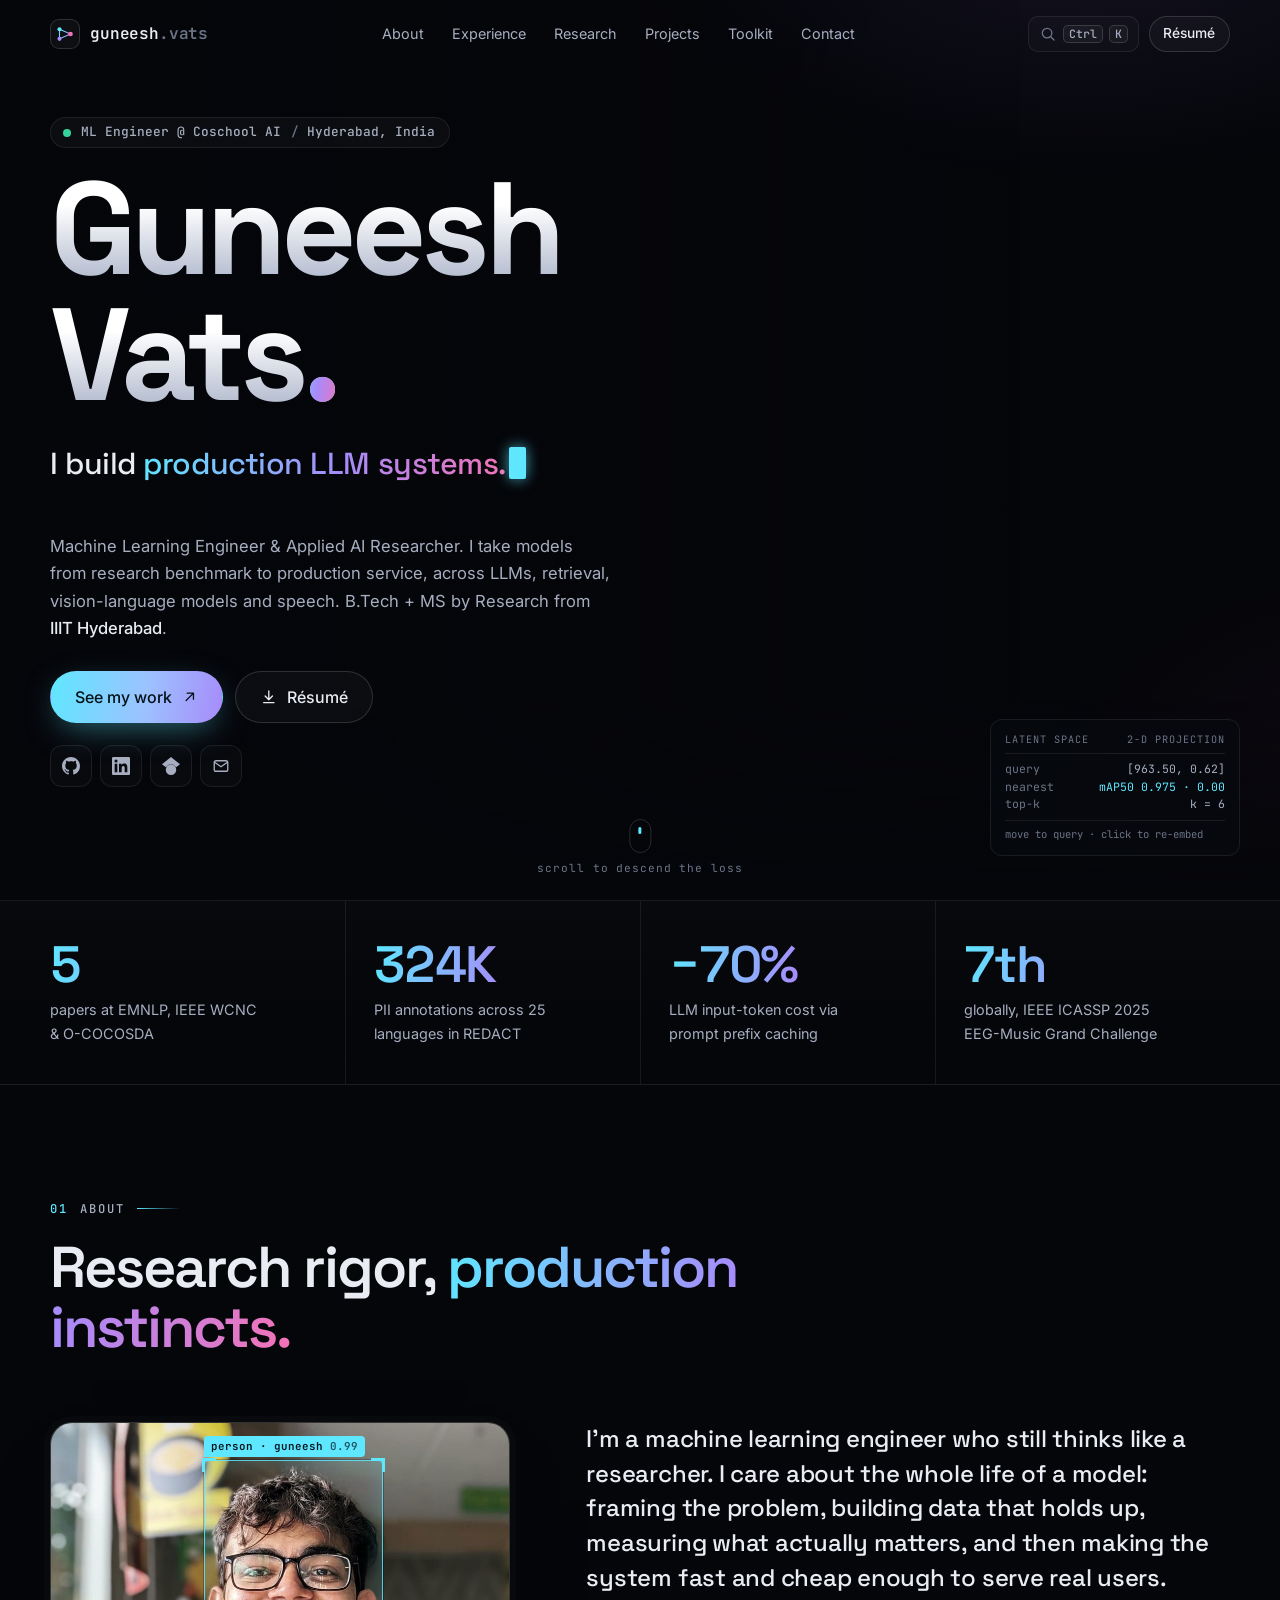
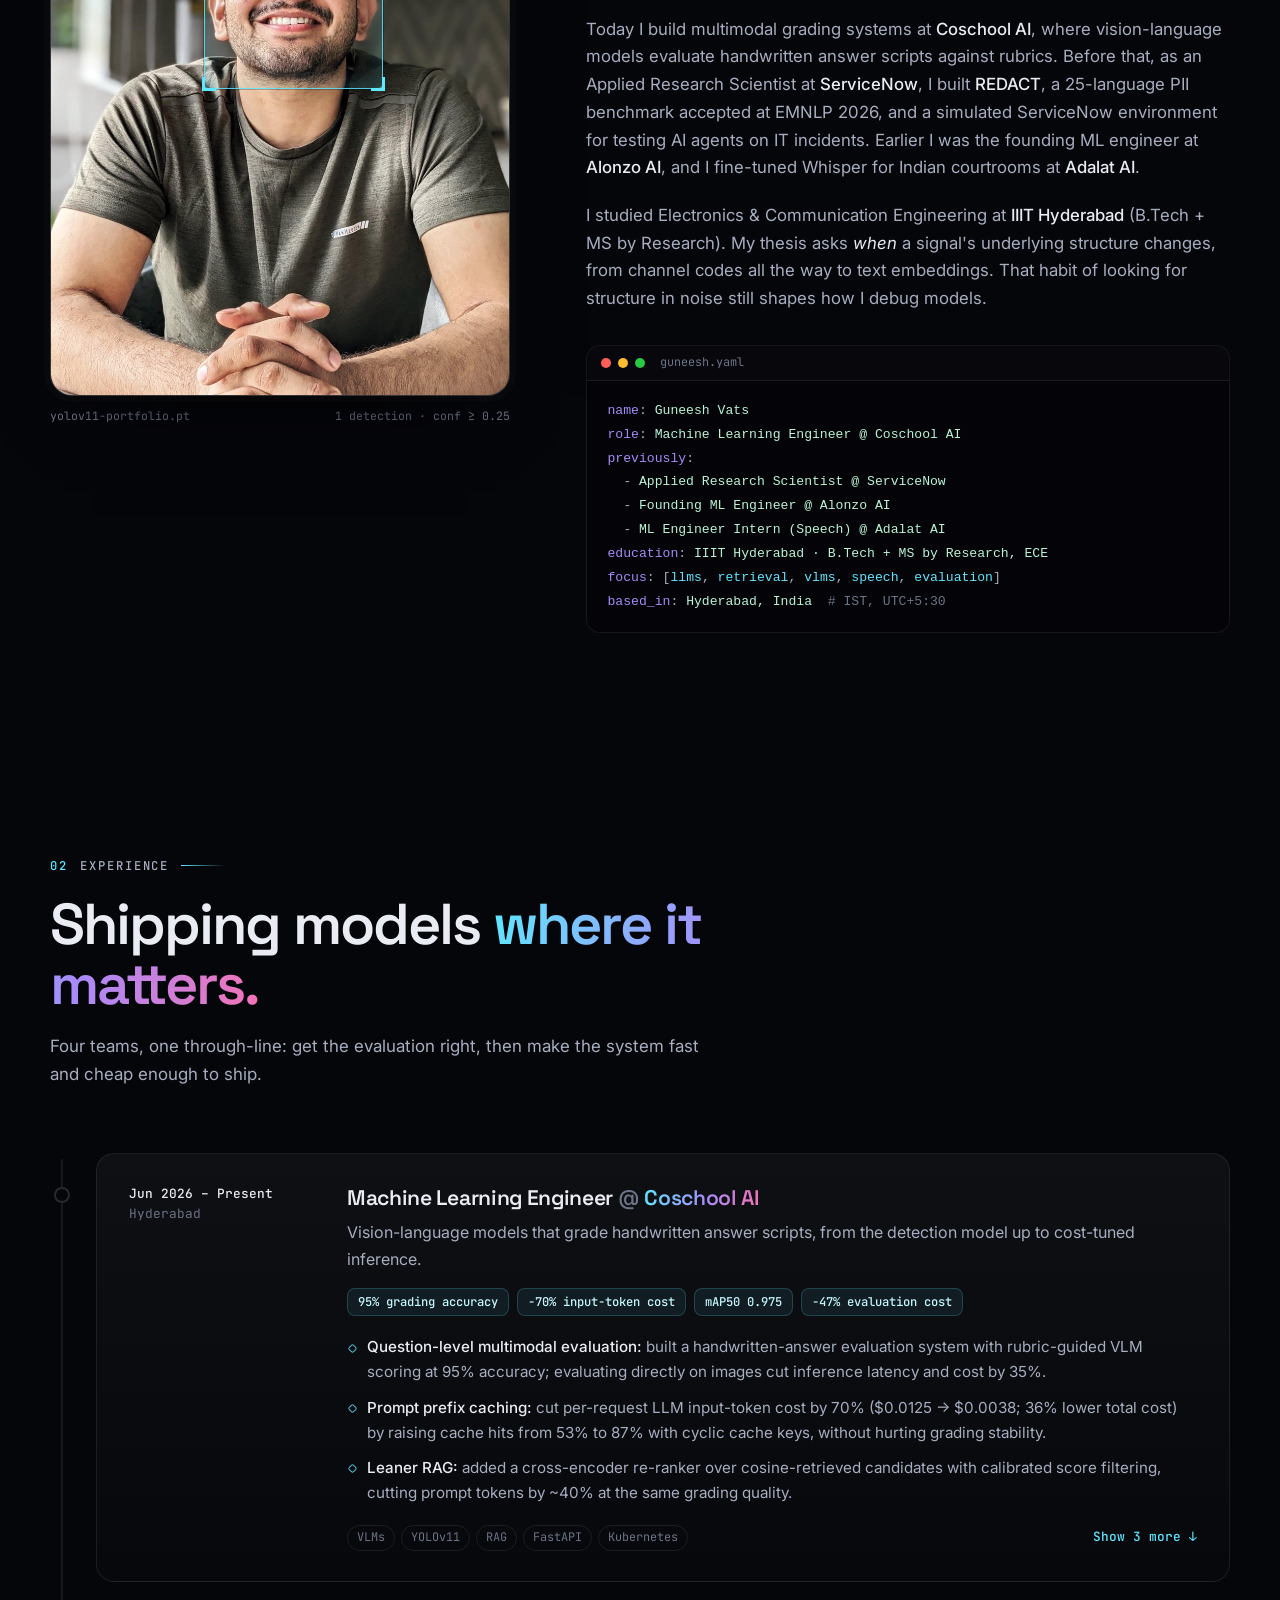
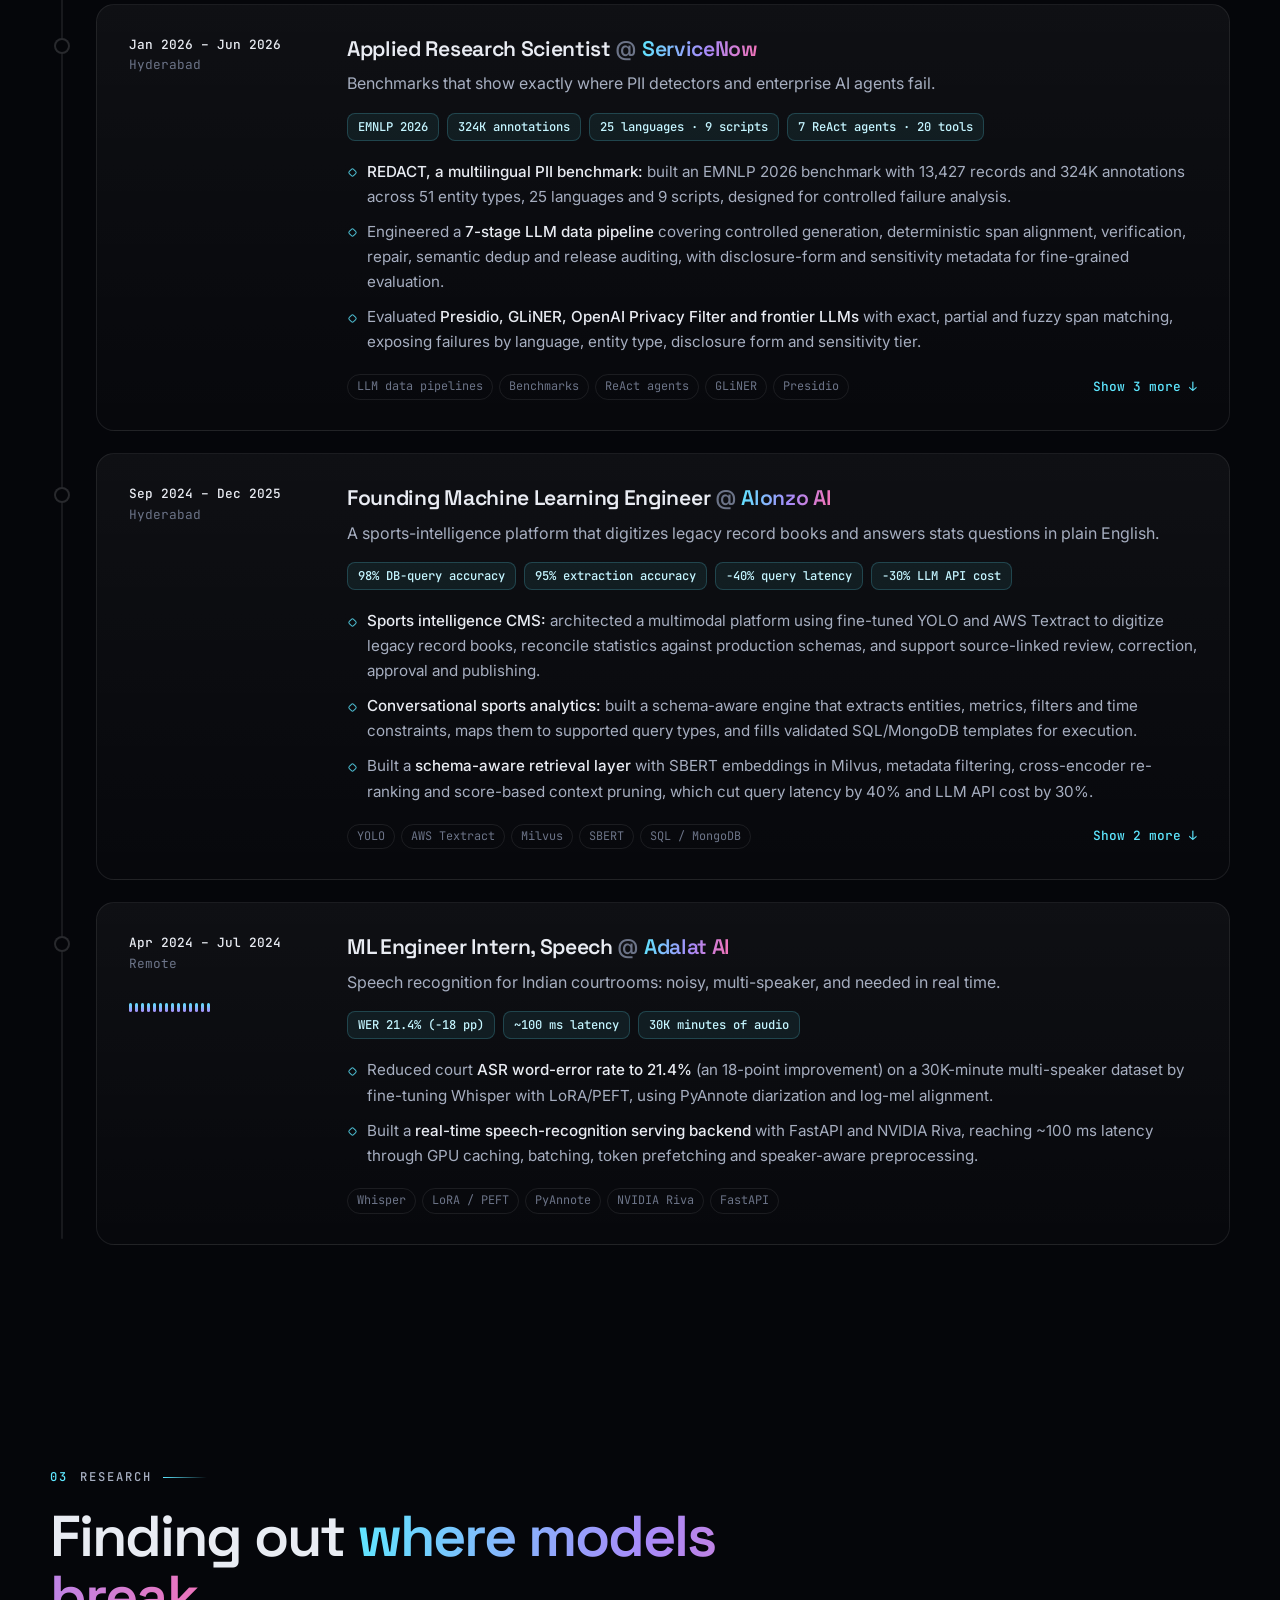
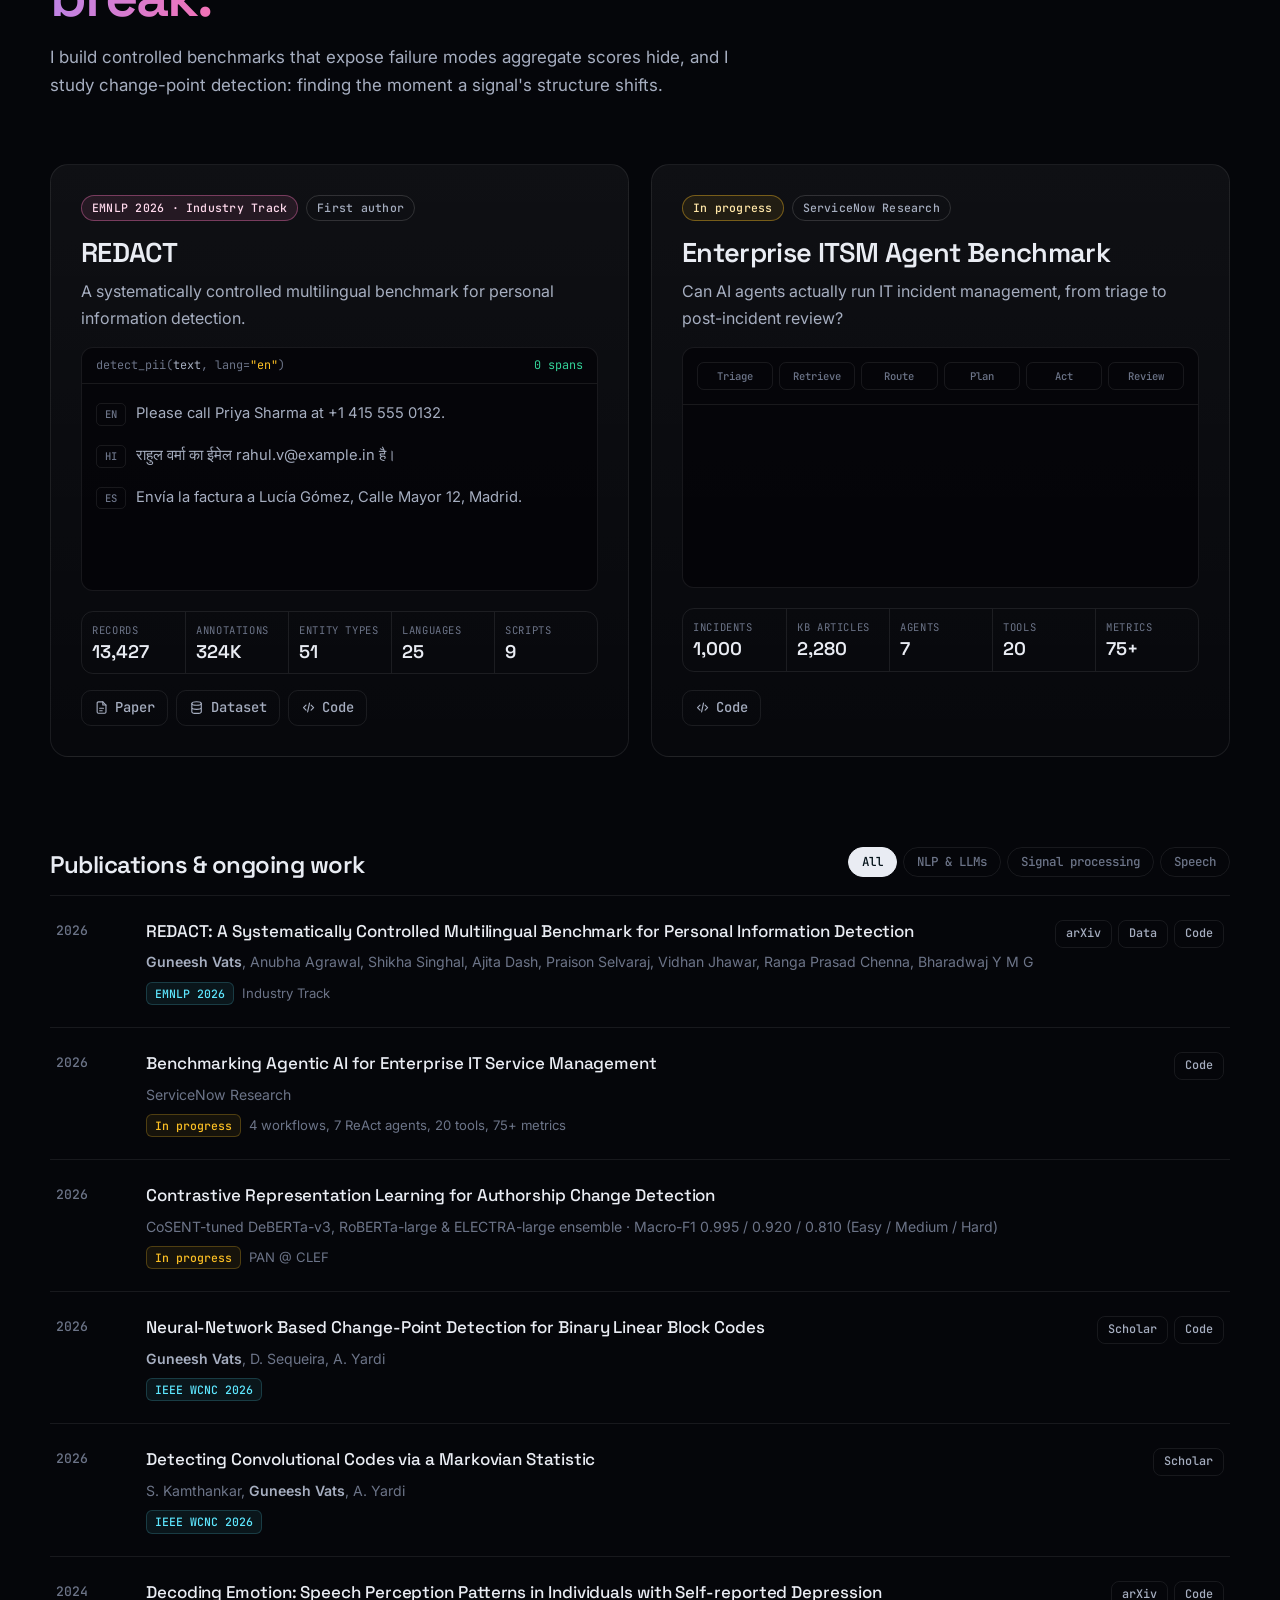
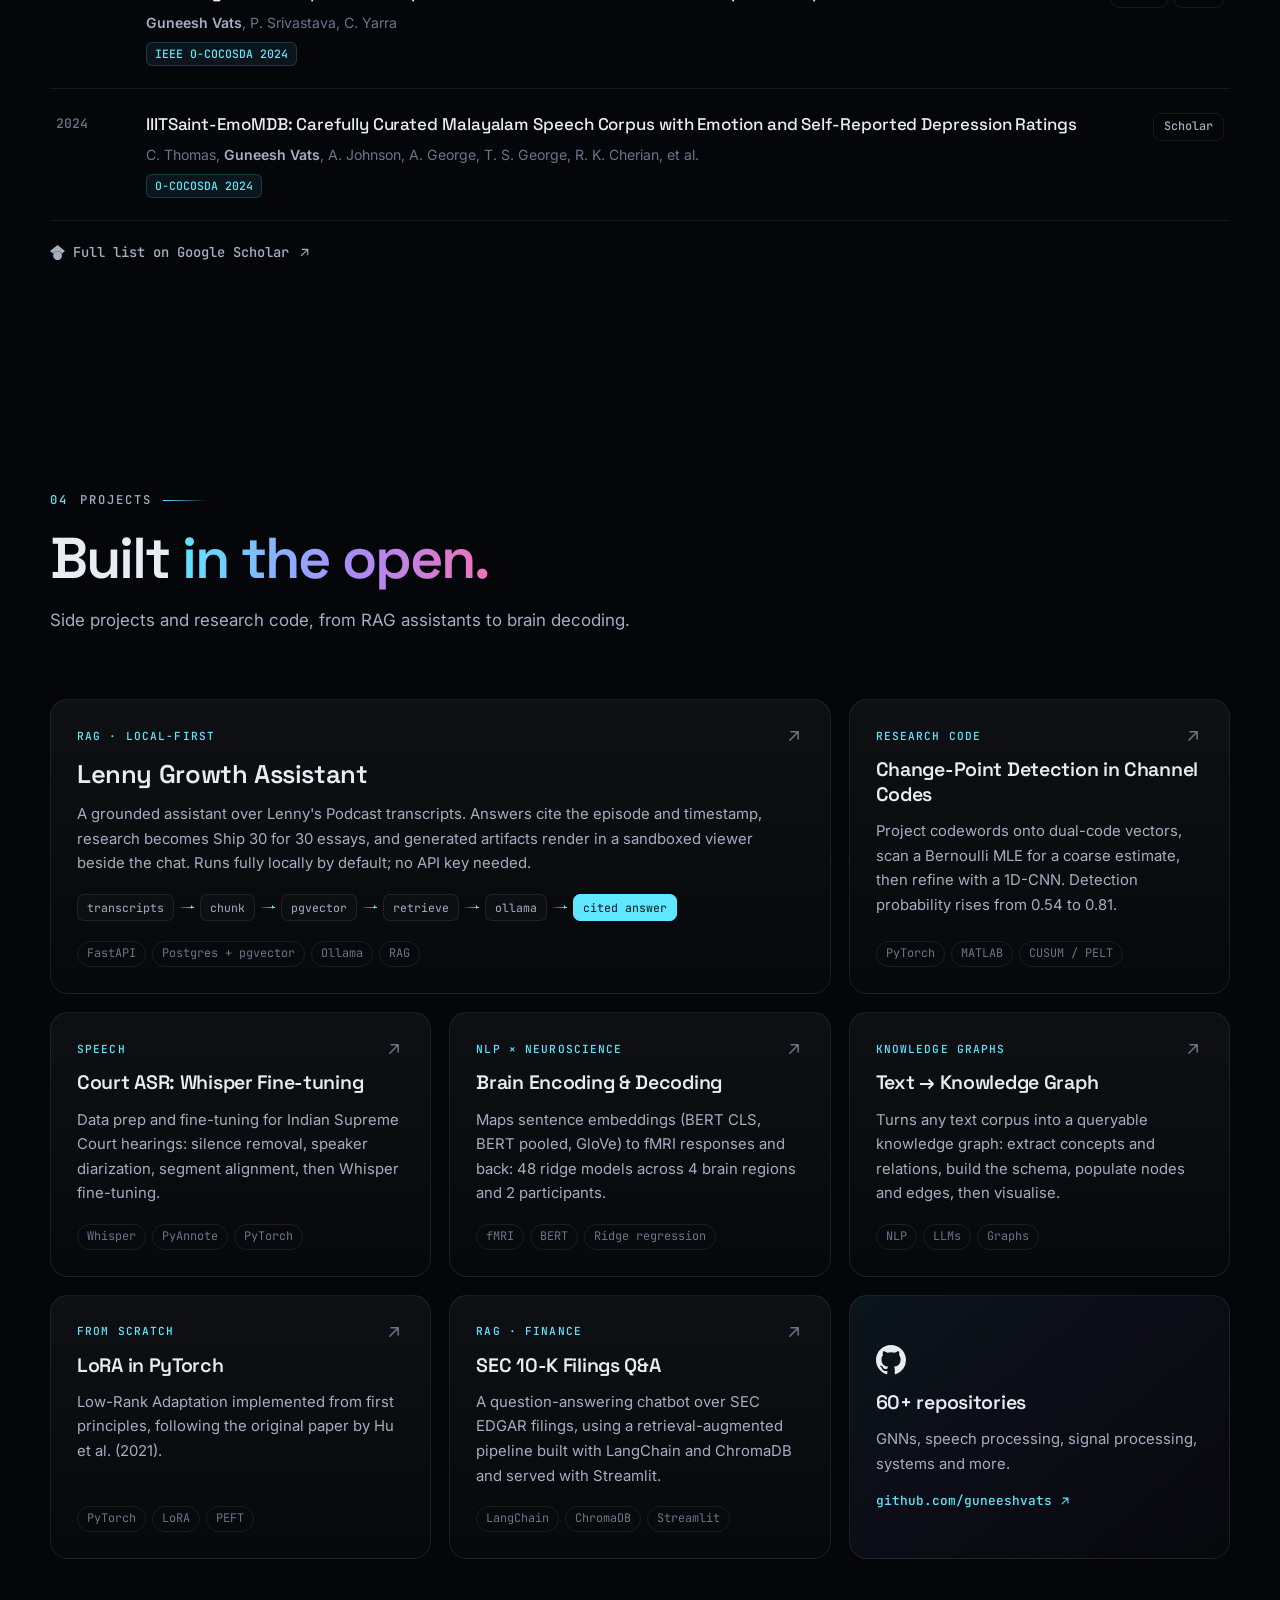
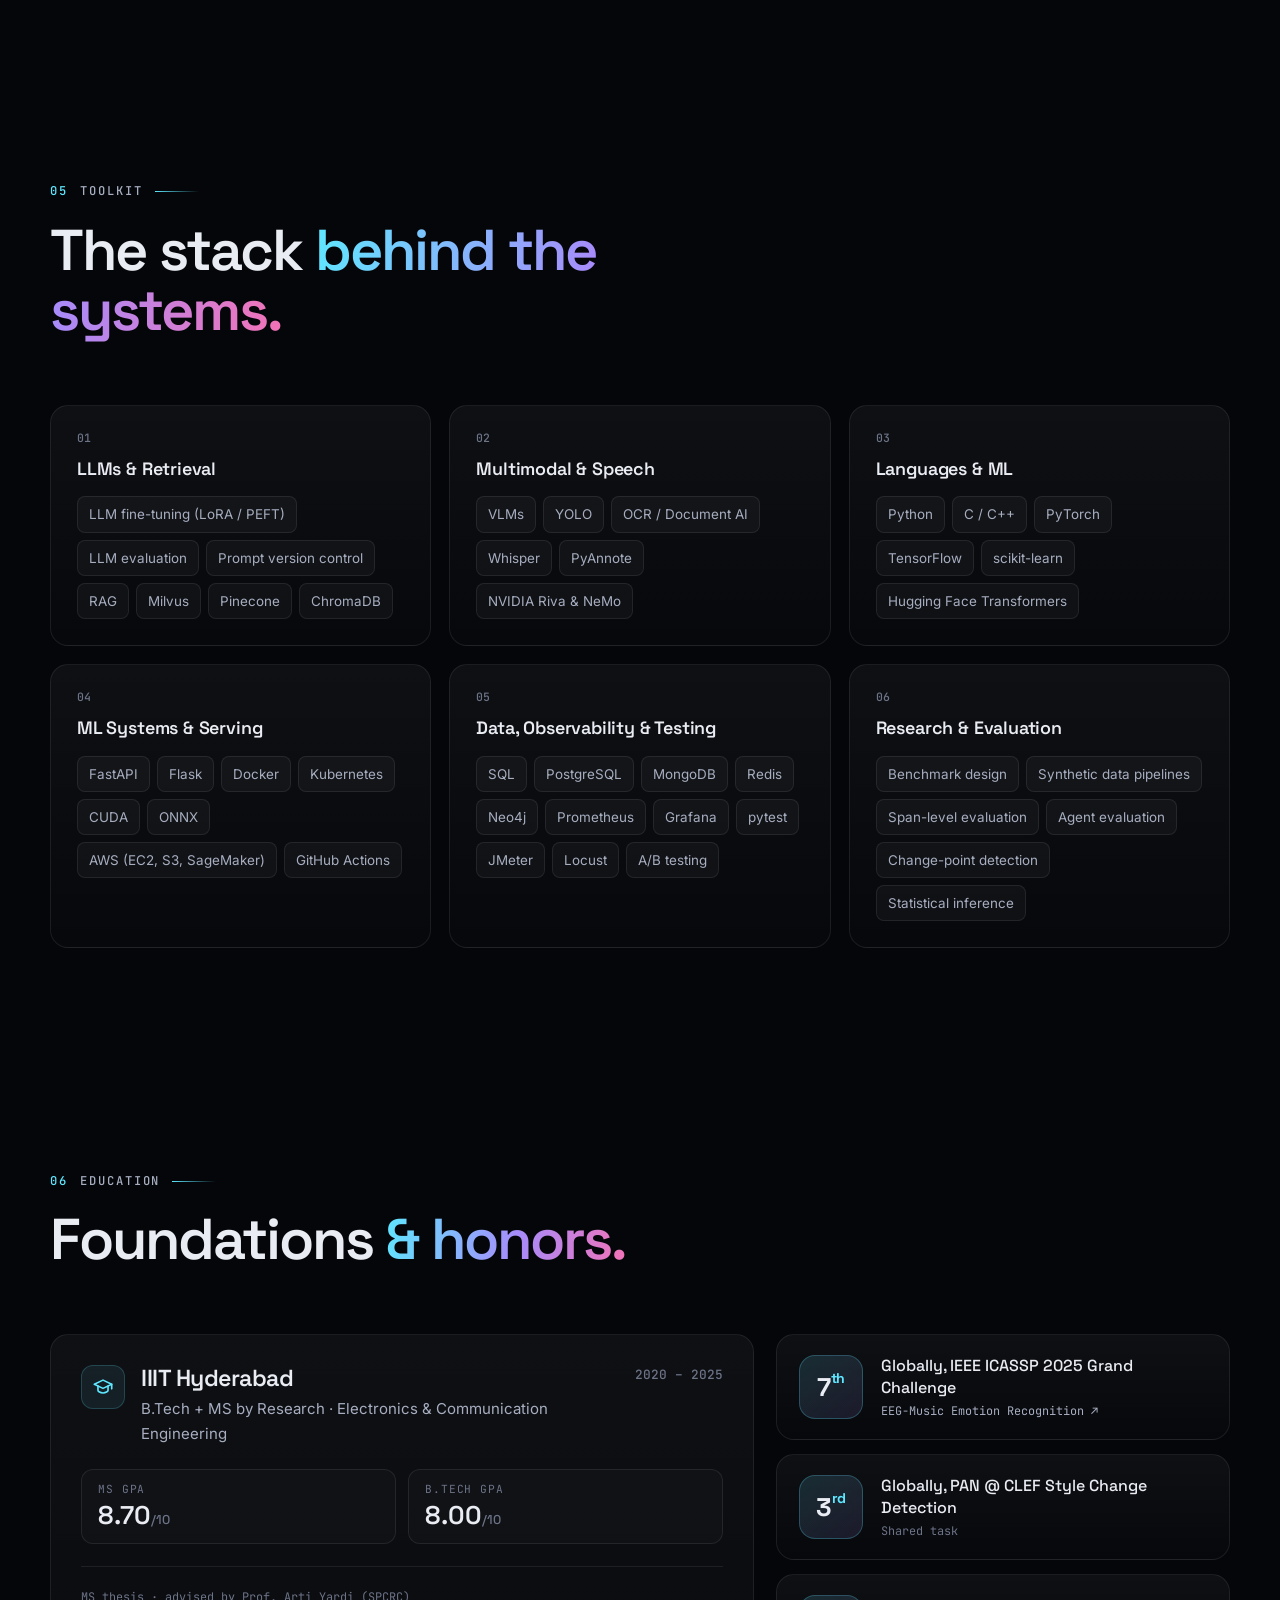
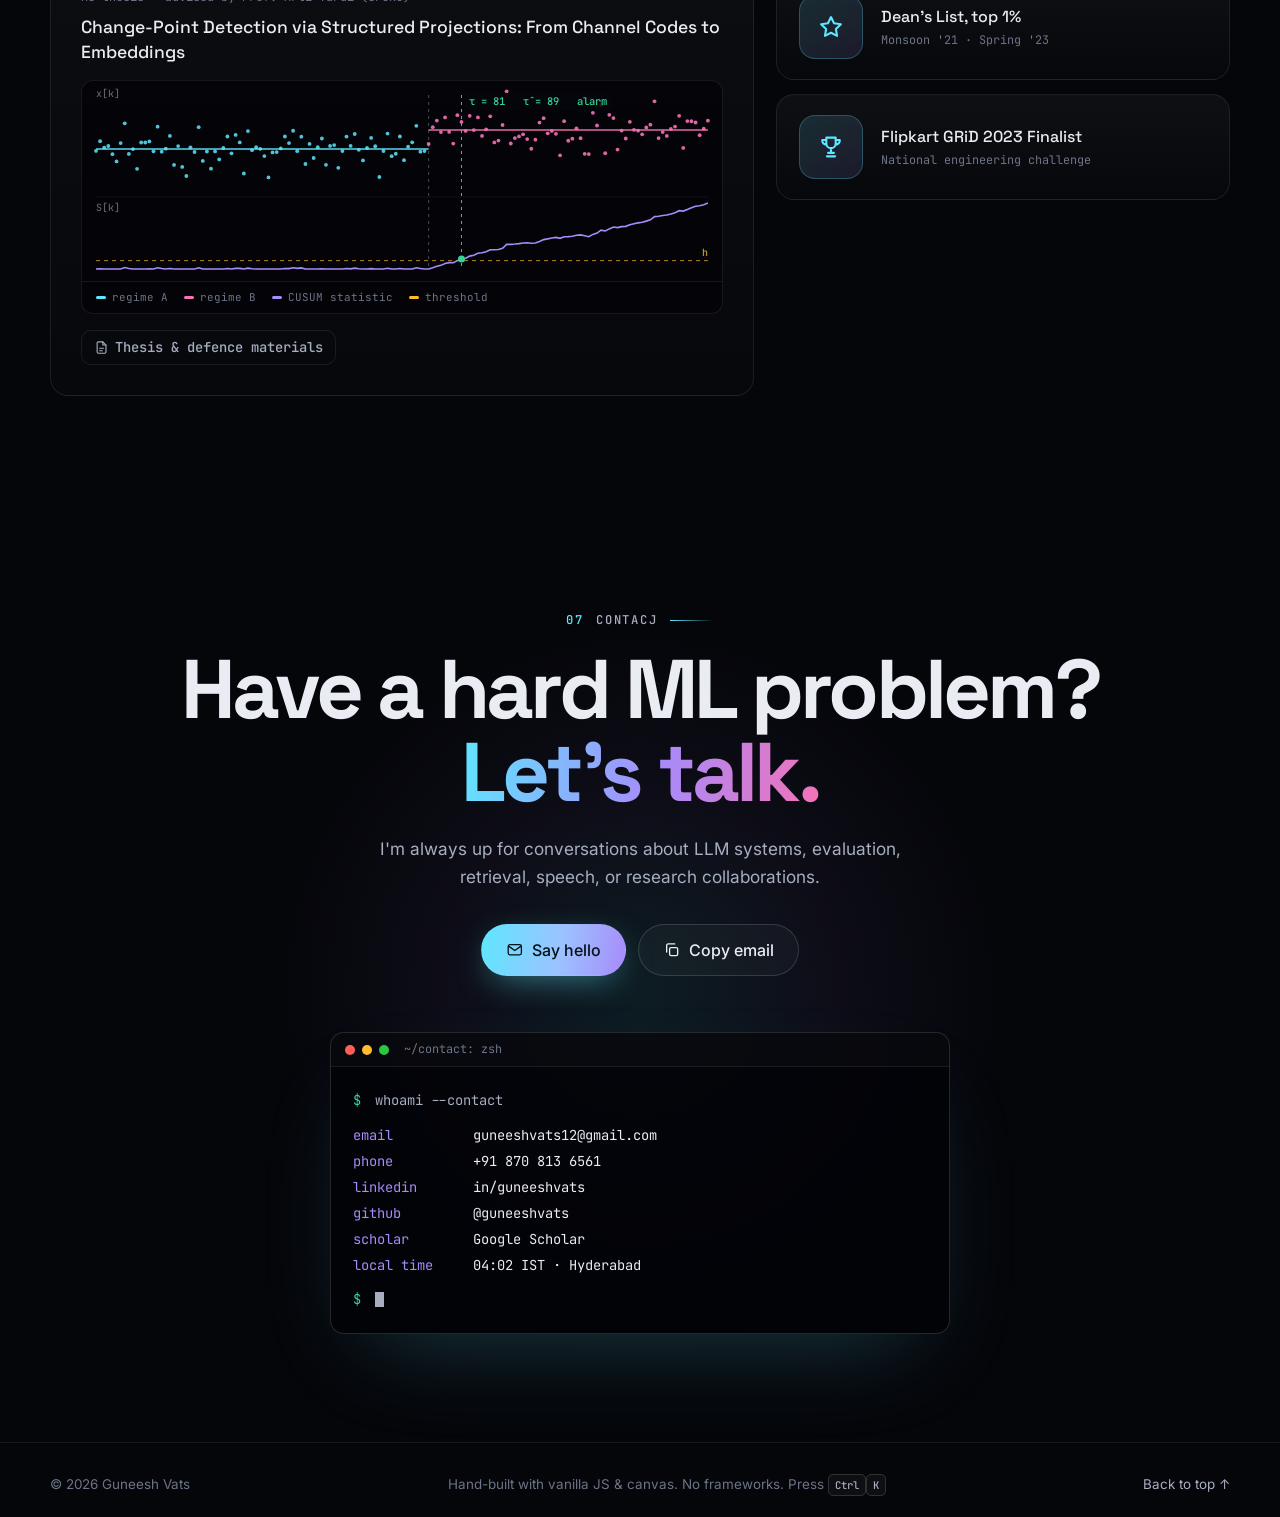
==== commit f3baae23: "Mark ongoing work, refine Coschool role and ICASSP honor - ITSM benchmark and PAN @ CLEF paper shown" ====
--- a/index.html
+++ b/index.html
@@ -165,8 +165,8 @@
     <section class="highlights" id="highlights" aria-label="Highlights">
       <div class="container highlights__grid">
         <div class="metric reveal" style="--d:0">
-          <span class="metric__value"><span data-count="7">7</span></span>
-          <span class="metric__label">publications, two at EMNLP 2026</span>
+          <span class="metric__value"><span data-count="5">5</span></span>
+          <span class="metric__label">papers at EMNLP, IEEE WCNC &amp; O-COCOSDA</span>
         </div>
         <div class="metric reveal" style="--d:1">
           <span class="metric__value"><span data-count="324">324</span>K</span>
@@ -178,7 +178,7 @@
         </div>
         <div class="metric reveal" style="--d:3">
           <span class="metric__value"><span data-count="7">7</span>th</span>
-          <span class="metric__label">globally, IEEE ICASSP Grand Challenge 2025</span>
+          <span class="metric__label">globally, IEEE ICASSP 2025 EEG-Music Grand Challenge</span>
         </div>
       </div>
     </section>
@@ -246,7 +246,6 @@
               <div class="xp__meta">
                 <p class="xp__dates">Jun 2026 – Present</p>
                 <p class="xp__place">Hyderabad</p>
-                <p class="xp__prev">Earlier: ML Engineer Intern <span>Jun 2025 – Dec 2025</span></p>
               </div>
               <div class="xp__body">
                 <h3 class="xp__role">Machine Learning Engineer <span class="xp__at">@</span> <span class="xp__company">Coschool AI</span></h3>
@@ -413,7 +412,7 @@
           <!-- ITSM -->
           <article class="feature card spot reveal" style="--d:1">
             <div class="feature__head">
-              <span class="badge badge--hot">EMNLP 2026</span>
+              <span class="badge badge--wip">In progress</span>
               <span class="badge">ServiceNow Research</span>
             </div>
             <h3 class="feature__title">Enterprise ITSM Agent Benchmark</h3>
@@ -446,7 +445,7 @@
 
         <div class="pubs">
           <div class="pubs__head reveal">
-            <h3 class="pubs__title">Publications</h3>
+            <h3 class="pubs__title">Publications &amp; ongoing work</h3>
             <div class="filters" role="group" aria-label="Filter publications">
               <button type="button" class="filter" aria-pressed="true" data-filter="all">All</button>
               <button type="button" class="filter" aria-pressed="false" data-filter="nlp">NLP &amp; LLMs</button>
@@ -460,7 +459,7 @@
               <span class="pub__year">2026</span>
               <div class="pub__body">
                 <a class="pub__title" href="https://arxiv.org/abs/2606.19881" target="_blank" rel="noopener">REDACT: A Systematically Controlled Multilingual Benchmark for Personal Information Detection</a>
-                <p class="pub__authors"><b>Guneesh Vats</b>, Anubha Agrawal, Shikha Singhal, Ajita Dash, Praison Selvaraj, Vidhan Jhawar, Ranga Prasad Chenna, Bharadwaj Y M G</p>
+                <p class="pub__authors"><b>Guneesh Vats</b>, Anubha Agrawal, Shikha Singhal, Ajita Dash, Praison Selvaraj, Vidhan Jhawar, Ranga Prasad Chenna, Bharadwaj&nbsp;Y&nbsp;M&nbsp;G</p>
                 <p class="pub__venue"><span class="venue">EMNLP 2026</span> Industry Track</p>
               </div>
               <div class="pub__links">
@@ -474,7 +473,7 @@
               <div class="pub__body">
                 <span class="pub__title">Benchmarking Agentic AI for Enterprise IT Service Management</span>
                 <p class="pub__authors">ServiceNow Research</p>
-                <p class="pub__venue"><span class="venue">EMNLP 2026</span> Accepted · 4 workflows, 7 ReAct agents, 20 tools, 75+ metrics</p>
+                <p class="pub__venue"><span class="venue venue--wip">In progress</span> 4 workflows, 7 ReAct agents, 20 tools, 75+ metrics</p>
               </div>
               <div class="pub__links">
                 <a href="https://github.com/guneeshvats/enterprise-itsm-benchmark" target="_blank" rel="noopener">Code</a>
@@ -485,7 +484,7 @@
               <div class="pub__body">
                 <span class="pub__title">Contrastive Representation Learning for Authorship Change Detection</span>
                 <p class="pub__authors">CoSENT-tuned DeBERTa-v3, RoBERTa-large &amp; ELECTRA-large ensemble · Macro-F1 0.995 / 0.920 / 0.810 (Easy / Medium / Hard)</p>
-                <p class="pub__venue"><span class="venue">PAN @ CLEF 2026</span> Accepted</p>
+                <p class="pub__venue"><span class="venue venue--wip">In progress</span> PAN @ CLEF</p>
               </div>
               <div class="pub__links"></div>
             </li>
@@ -692,7 +691,7 @@
           <ul class="honors">
             <li class="honor card spot reveal">
               <span class="honor__rank">7<sup>th</sup></span>
-              <div><p class="honor__title">Globally, IEEE ICASSP Grand Challenge</p><p class="honor__meta">2025</p></div>
+              <div><p class="honor__title">Globally, IEEE ICASSP 2025 Grand Challenge</p><p class="honor__meta"><a href="https://eeg-music-challenge.github.io/eeg-music-challenge/" target="_blank" rel="noopener">EEG-Music Emotion Recognition ↗</a></p></div>
             </li>
             <li class="honor card spot reveal" style="--d:1">
               <span class="honor__rank">3<sup>rd</sup></span>
--- a/assets/css/style.css
+++ b/assets/css/style.css
@@ -165,6 +165,7 @@
   color: var(--text-2); border: 1px solid var(--border-2);
 }
 .badge--hot { color: #ffd9ec; border-color: rgba(244, 114, 182, .4); background: rgba(244, 114, 182, .1); }
+.badge--wip { color: #ffe7a8; border-color: rgba(251, 191, 36, .4); background: rgba(251, 191, 36, .08); }
 .link {
   display: inline-flex; align-items: center; gap: .45em;
   font: 500 .86rem/1 var(--font-mono);
@@ -434,8 +435,6 @@
 .xp__card { display: grid; grid-template-columns: 190px minmax(0, 1fr); gap: 28px; padding: 30px 32px; }
 .xp__meta { font: 400 .8rem/1.6 var(--font-mono); color: var(--text-3); }
 .xp__dates { color: var(--text); font-weight: 500; }
-.xp__prev { margin-top: 14px; padding-top: 12px; border-top: 1px dashed var(--border-2); font-size: .74rem; }
-.xp__prev span { display: block; }
 .xp__role { font: 600 1.32rem/1.3 var(--font-display); letter-spacing: -.015em; }
 .xp__at { color: var(--text-3); font-weight: 500; }
 .xp__company { background: var(--grad); -webkit-background-clip: text; background-clip: text; color: transparent; }
@@ -564,6 +563,7 @@
 .pub__authors b { color: var(--text-2); font-weight: 600; }
 .pub__venue { margin-top: 8px; font-size: .82rem; color: var(--text-3); display: flex; flex-wrap: wrap; align-items: center; gap: 8px; }
 .venue { font: 500 .72rem/1 var(--font-mono); color: var(--cyan); padding: 5px 8px; border-radius: 6px; background: rgba(94, 231, 255, .07); border: 1px solid rgba(94, 231, 255, .18); }
+.venue--wip { color: var(--amber); background: rgba(251, 191, 36, .07); border-color: rgba(251, 191, 36, .25); }
 .pub__links { display: flex; gap: 6px; padding-top: 2px; }
 .pub__links a { font: 500 .74rem/1 var(--font-mono); color: var(--text-2); text-decoration: none; padding: 7px 10px; border-radius: 8px; border: 1px solid var(--border); transition: color .2s, border-color .2s; }
 .pub__links a:hover { color: var(--cyan); border-color: rgba(94, 231, 255, .4); }
@@ -639,7 +639,9 @@
 .honor__rank sup { align-self: flex-start; margin: 15px 0 0 1px; font-size: .55em; line-height: 1; color: var(--cyan); }
 .honor__rank--icon .ico { width: 28px; height: 28px; color: var(--cyan); }
 .honor__title { font: 500 1rem/1.35 var(--font-display); color: var(--text); }
-.honor__meta { margin-top: 4px; font: 400 .74rem/1 var(--font-mono); color: var(--text-3); }
+.honor__meta { margin-top: 4px; font: 400 .74rem/1.4 var(--font-mono); color: var(--text-3); }
+.honor__meta a { color: var(--text-2); text-decoration: none; transition: color .2s; }
+.honor__meta a:hover { color: var(--cyan); }
 
 /* ---------- CONTACT ---------- */
 .contact { overflow: hidden; }
@@ -749,9 +751,6 @@
 
   .xp__card { grid-template-columns: minmax(0, 1fr); gap: 14px; padding: 24px 22px; }
   .xp__meta { display: flex; flex-wrap: wrap; gap: 4px 14px; }
-  .xp__prev { margin: 0; padding: 0; border: 0; flex-basis: 100%; }
-  .xp__prev span { display: inline; }
-  .xp__prev span::before { content: "· "; }
   .wave { display: none; }
 
   .bento { grid-template-columns: repeat(2, minmax(0, 1fr)); }
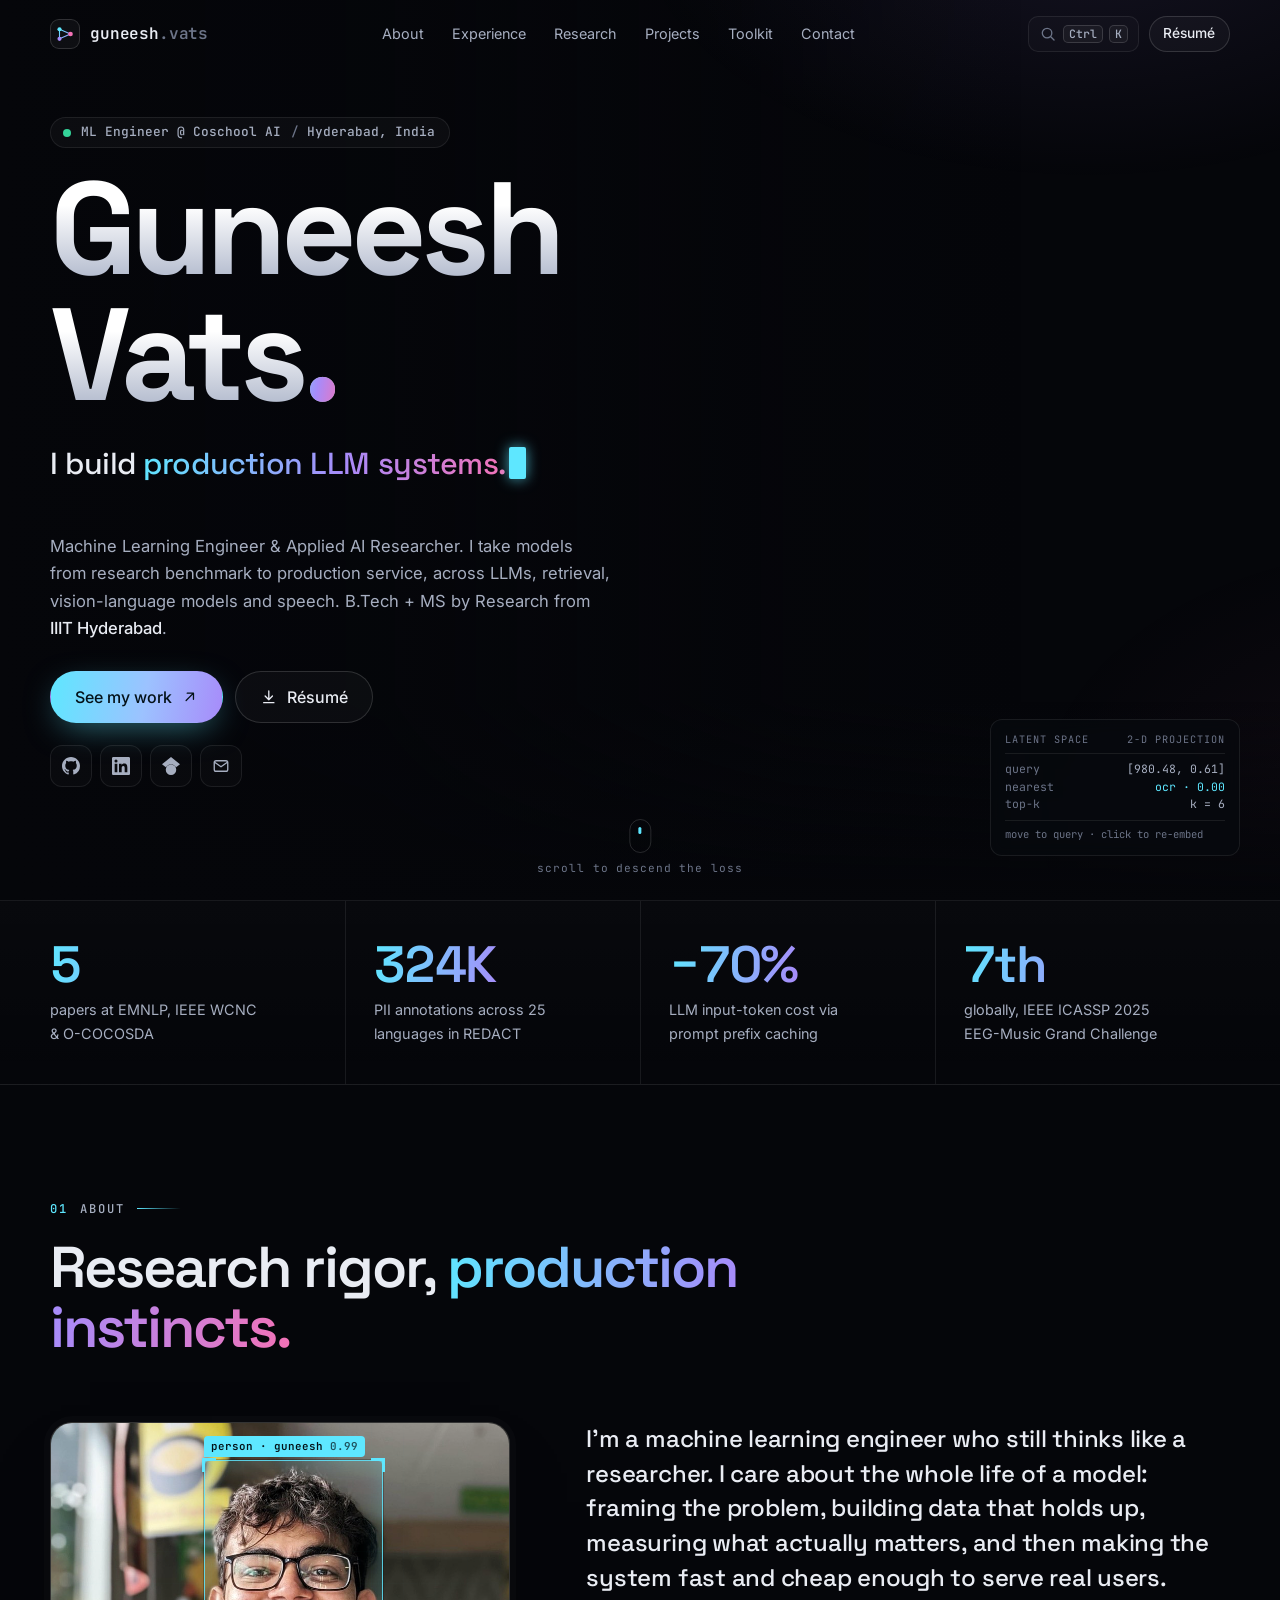
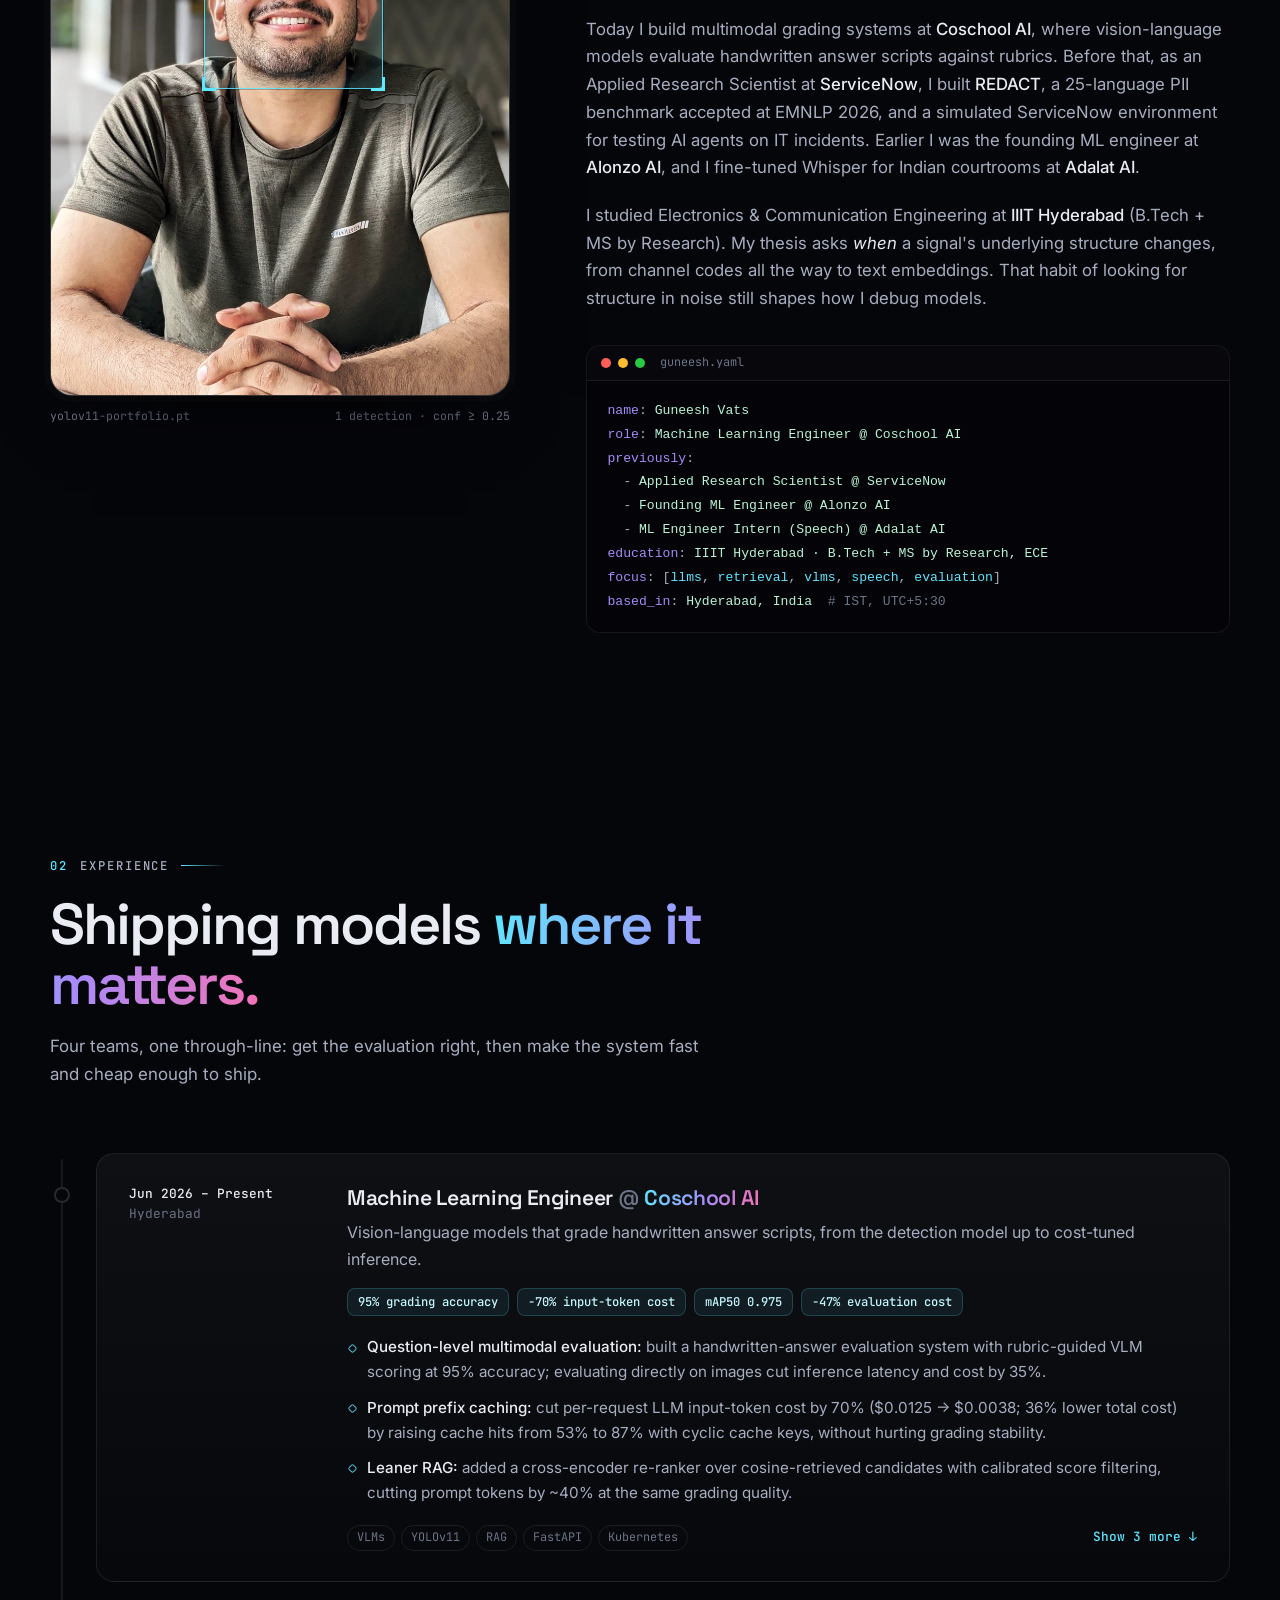
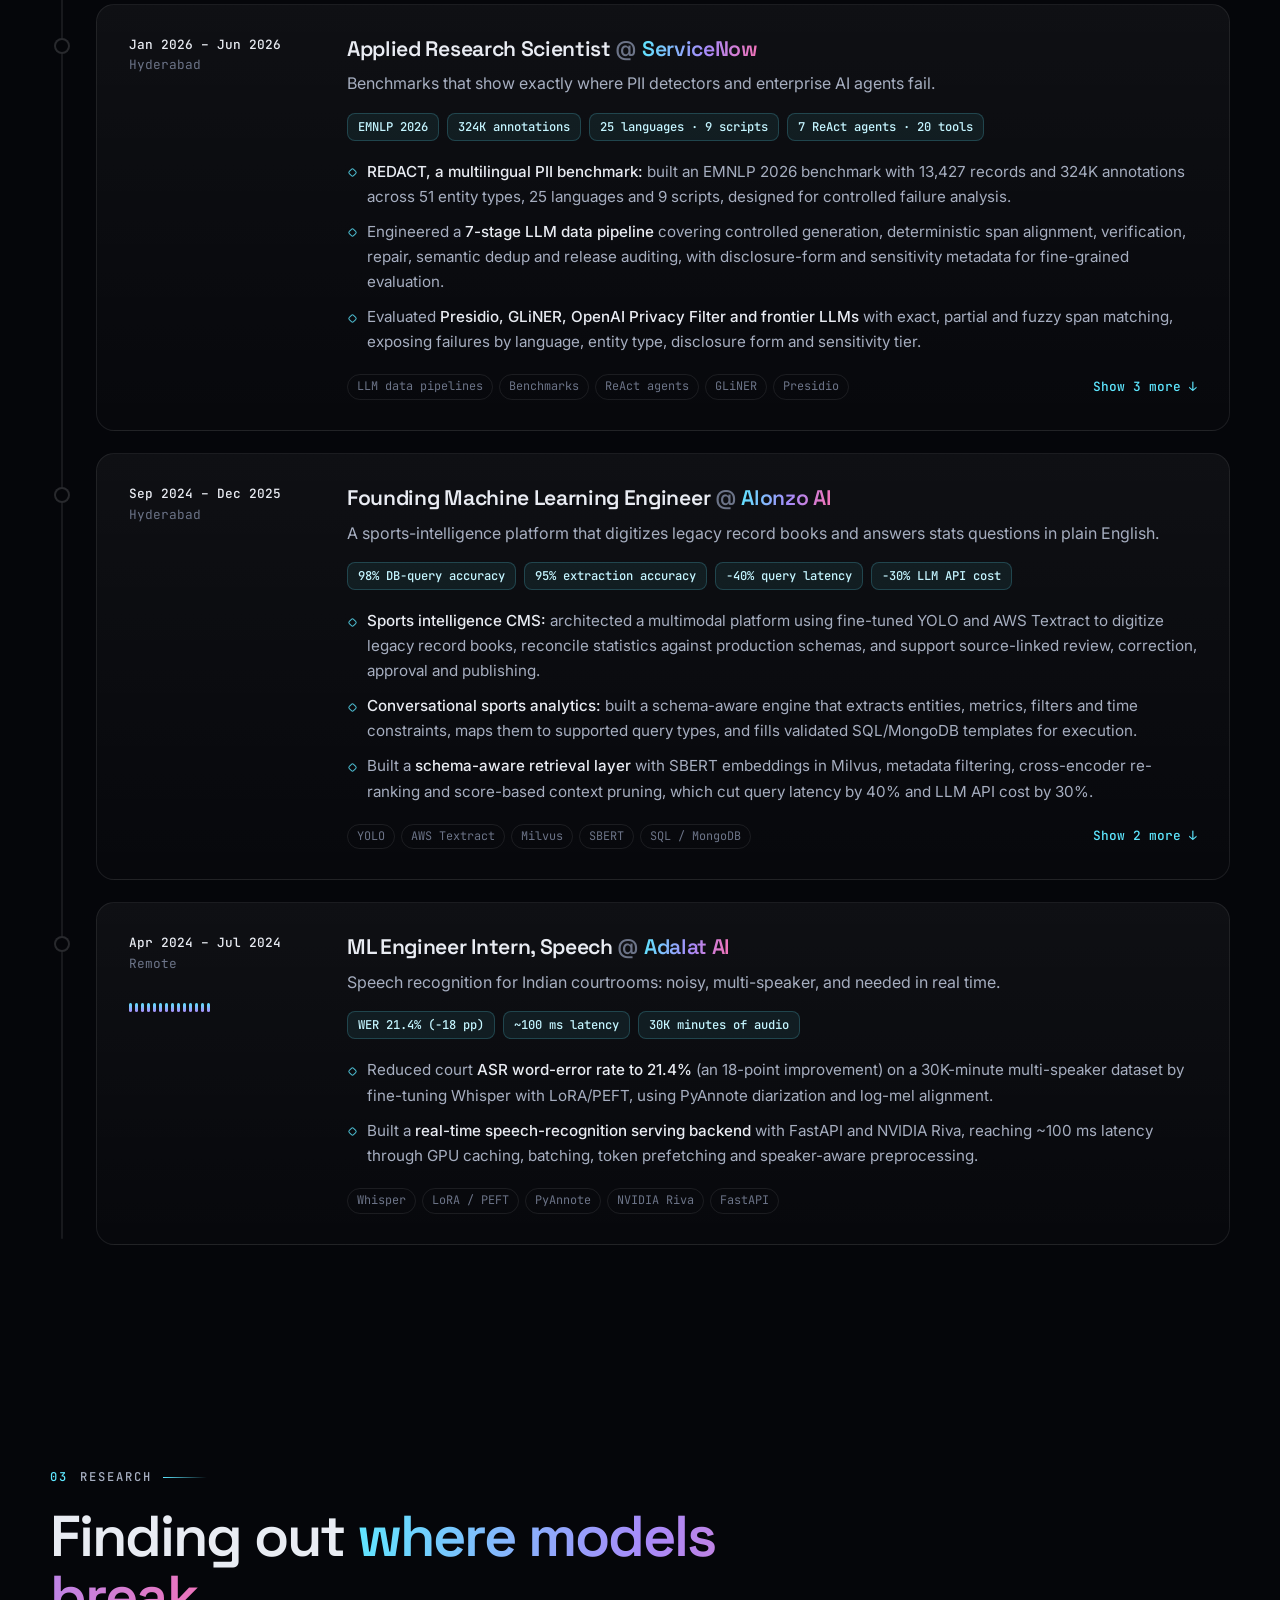
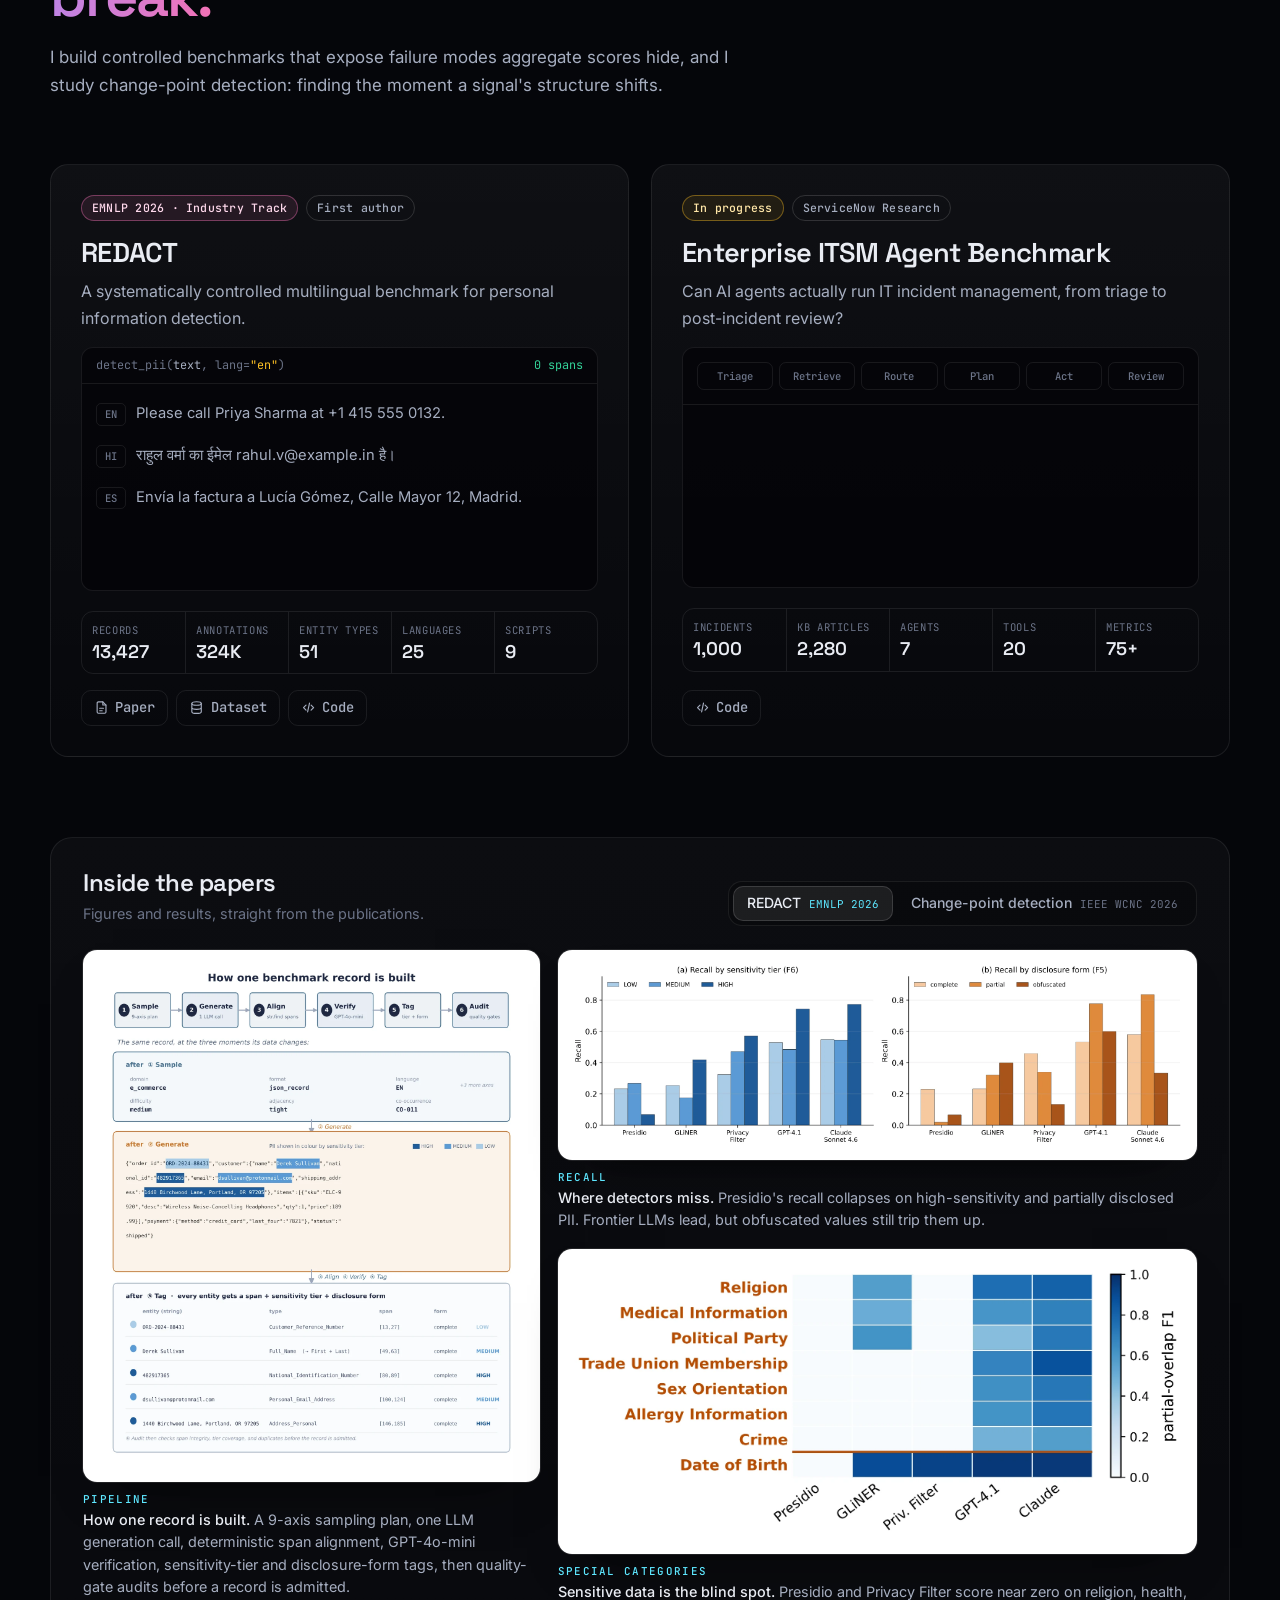
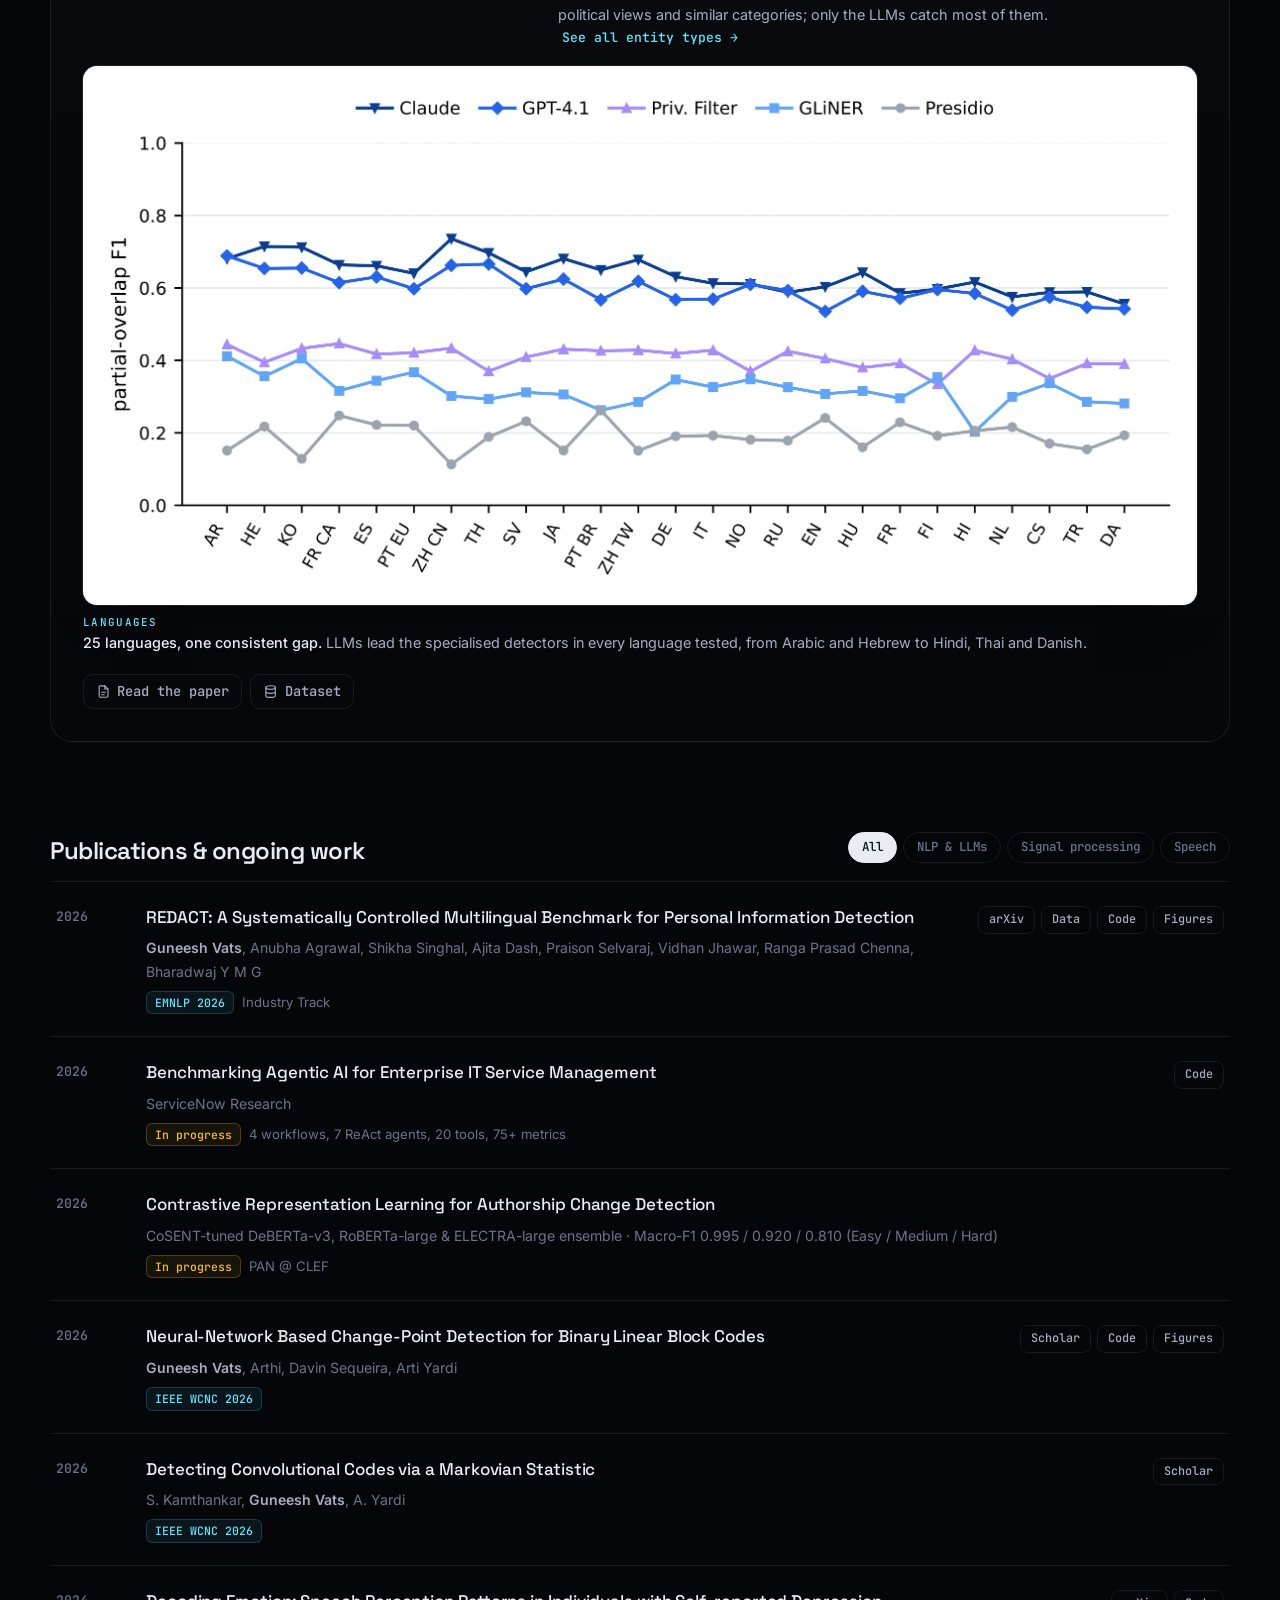
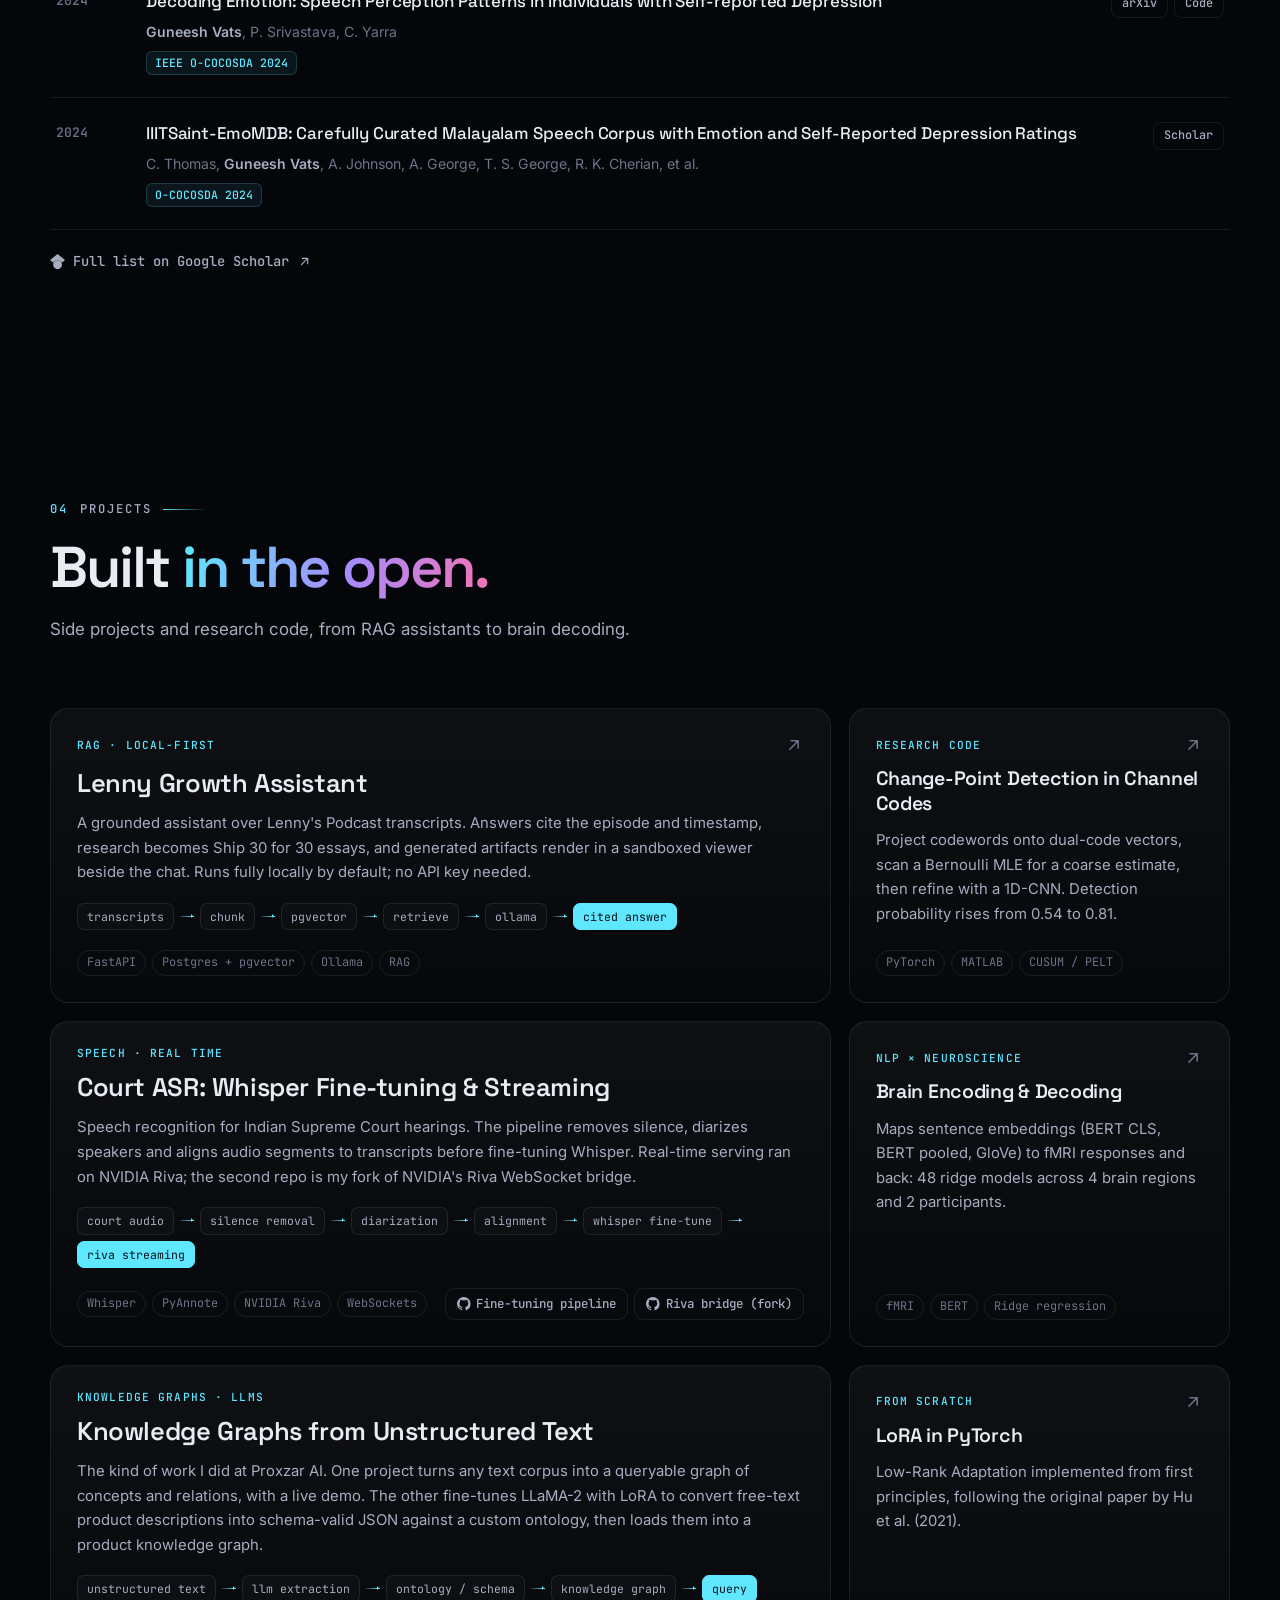
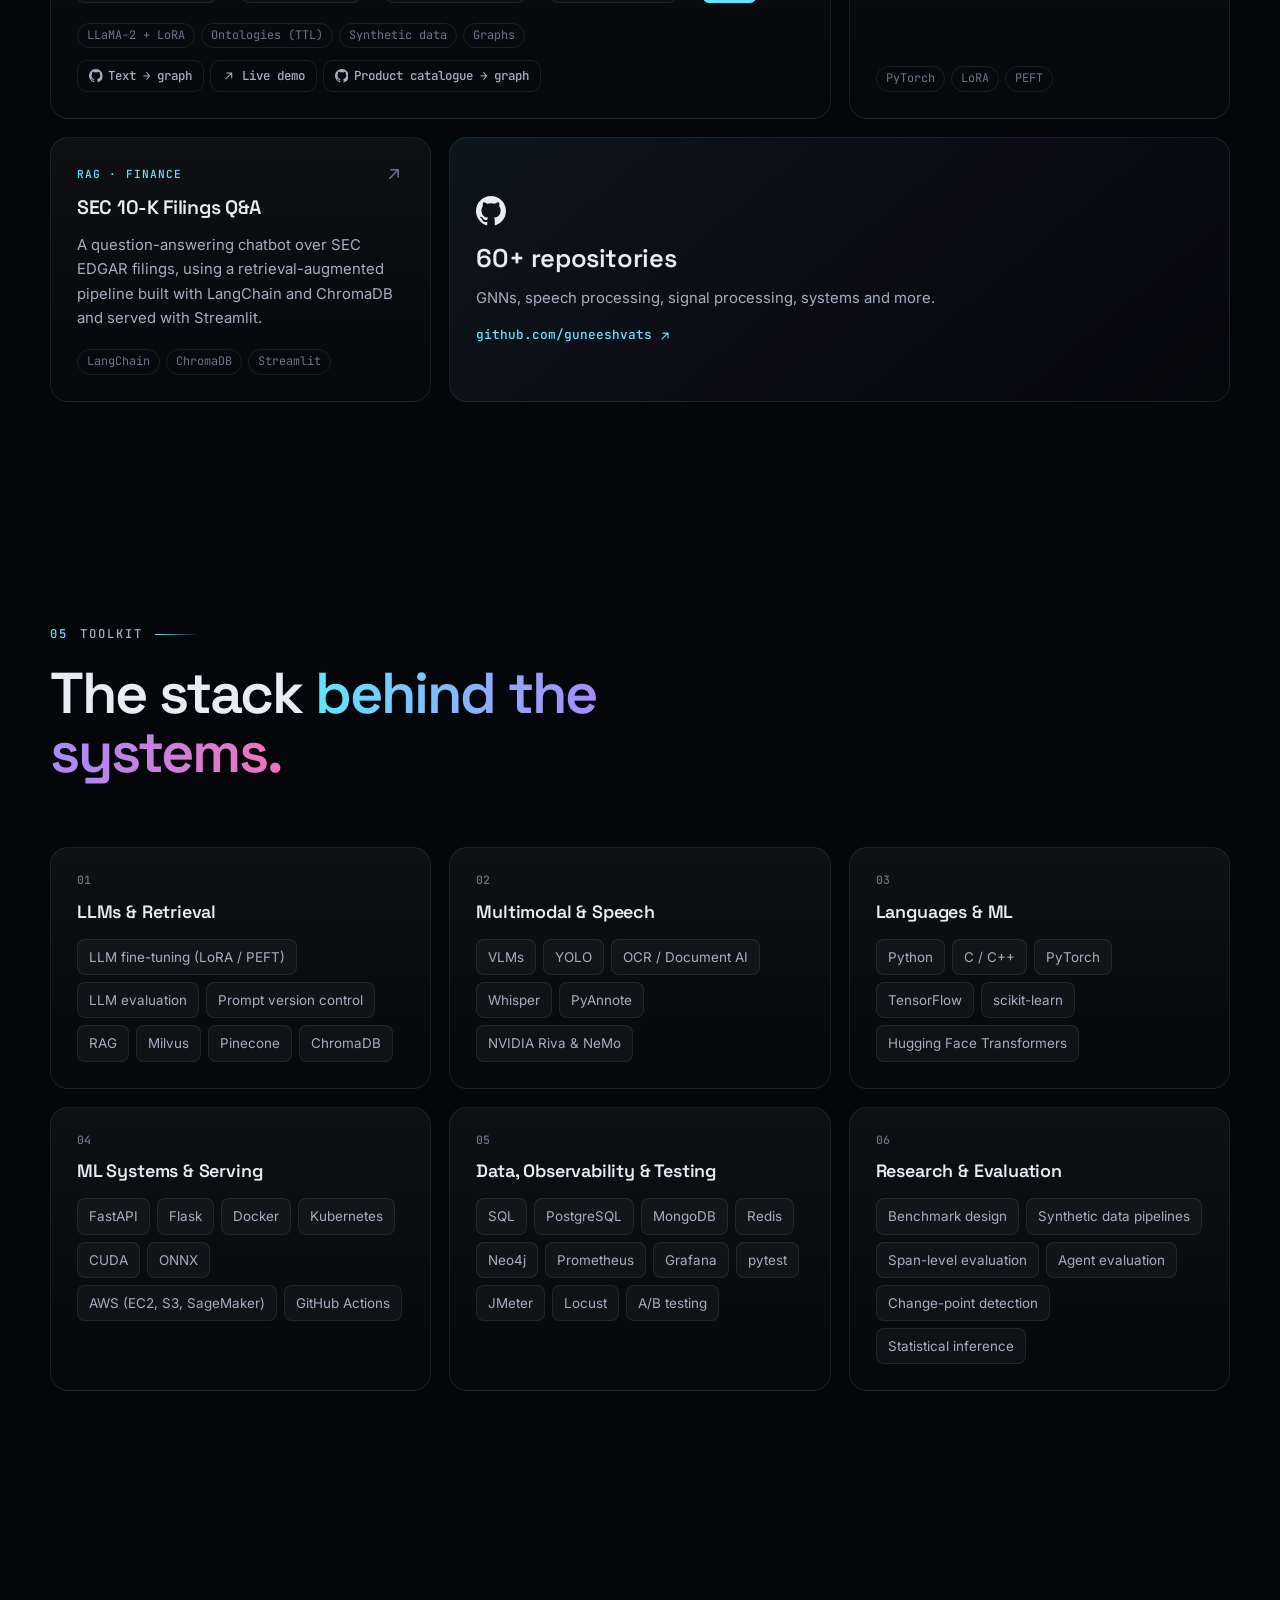
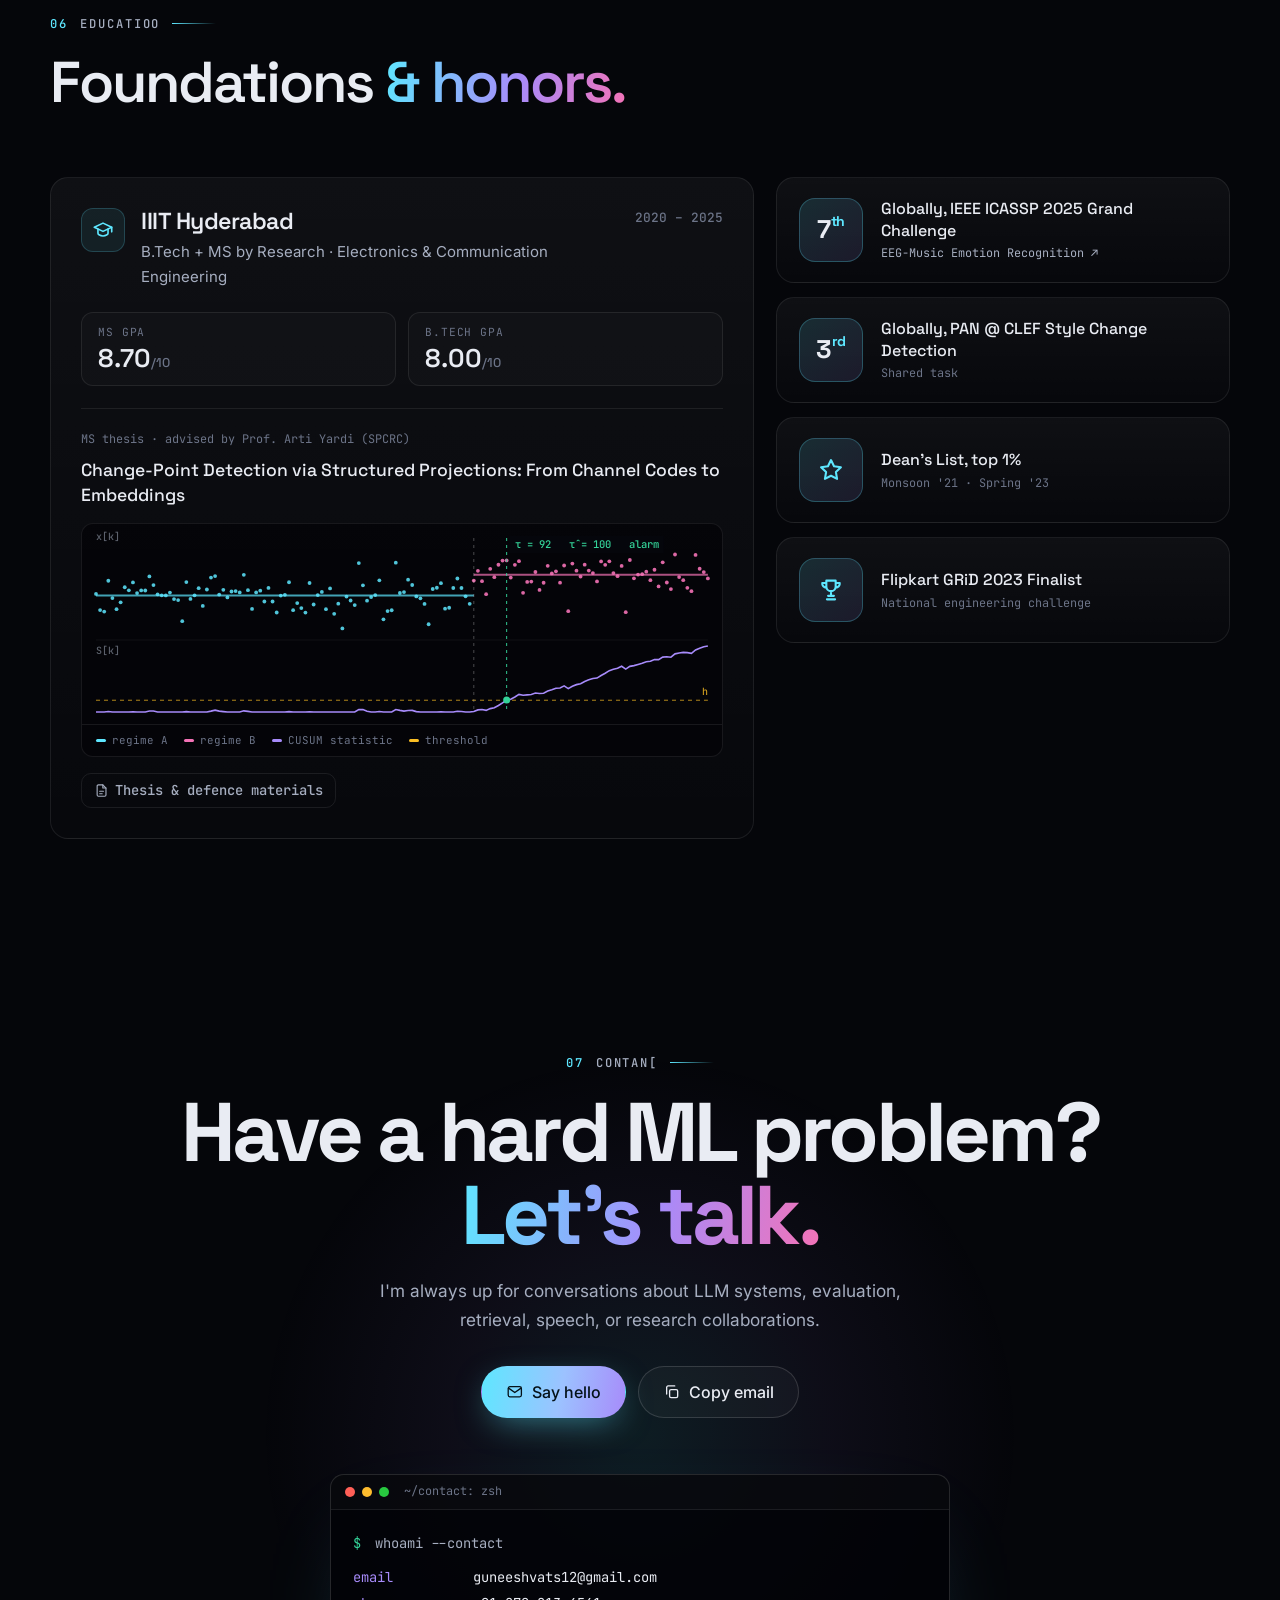
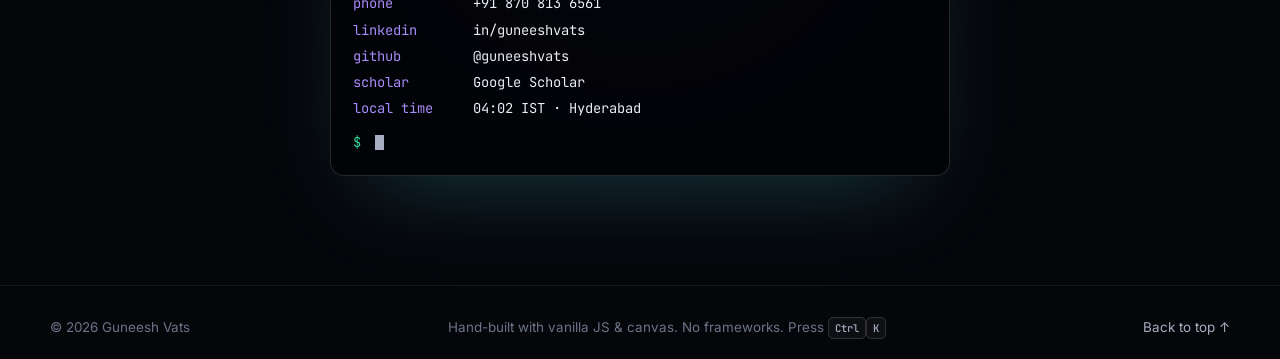
==== commit 7918e418: "Add "Inside the papers" with REDACT figures and WCNC charts - REDACT tab: record-anatomy, recall, sp" ====
--- a/index.html
+++ b/index.html
@@ -34,6 +34,7 @@
   <script defer src="assets/js/latent.js"></script>
   <script defer src="assets/js/viz.js"></script>
   <script defer src="assets/js/main.js"></script>
+  <script defer src="assets/js/papers.js"></script>
 
   <script type="application/ld+json">
   {
@@ -443,6 +444,79 @@
           </article>
         </div>
 
+        <div class="papers reveal" id="papers">
+          <div class="papers__head">
+            <div>
+              <h3 class="papers__title">Inside the papers</h3>
+              <p class="papers__sub">Figures and results, straight from the publications.</p>
+            </div>
+            <div class="tabs" role="tablist" aria-label="Choose a paper">
+              <button class="tab" type="button" role="tab" id="tab-redact" aria-controls="panel-redact" aria-selected="true">REDACT <span>EMNLP 2026</span></button>
+              <button class="tab" type="button" role="tab" id="tab-wcnc" aria-controls="panel-wcnc" aria-selected="false" tabindex="-1">Change-point detection <span>IEEE WCNC 2026</span></button>
+            </div>
+          </div>
+
+          <div class="panel" role="tabpanel" id="panel-redact" aria-labelledby="tab-redact">
+            <div class="figs">
+              <figure class="fig fig--tall">
+                <button class="fig__img" type="button" data-zoom="assets/img/papers/redact-record-anatomy.webp" aria-label="Enlarge: how one benchmark record is built">
+                  <img src="assets/img/papers/redact-record-anatomy.webp" alt="Diagram of the six-stage REDACT record pipeline (sample, generate, align, verify, tag, audit), showing one e-commerce JSON record with its PII spans tagged by sensitivity tier" width="1400" height="1645" loading="lazy" decoding="async">
+                </button>
+                <figcaption><span class="fig__no">Pipeline</span><b>How one record is built.</b> A 9-axis sampling plan, one LLM generation call, deterministic span alignment, GPT-4o-mini verification, sensitivity-tier and disclosure-form tags, then quality-gate audits before a record is admitted.</figcaption>
+              </figure>
+              <div class="figs__col">
+                <figure class="fig">
+                  <button class="fig__img" type="button" data-zoom="assets/img/papers/redact-recall-strata.webp" aria-label="Enlarge: recall by sensitivity tier and disclosure form">
+                    <img src="assets/img/papers/redact-recall-strata.webp" alt="Grouped bar charts of recall for Presidio, GLiNER, Privacy Filter, GPT-4.1 and Claude Sonnet 4.6, split by sensitivity tier and by disclosure form" width="2000" height="605" loading="lazy" decoding="async">
+                  </button>
+                  <figcaption><span class="fig__no">Recall</span><b>Where detectors miss.</b> Presidio's recall collapses on high-sensitivity and partially disclosed PII. Frontier LLMs lead, but obfuscated values still trip them up.</figcaption>
+                </figure>
+                <figure class="fig">
+                  <button class="fig__img" type="button" data-zoom="assets/img/papers/redact-special-categories.webp" aria-label="Enlarge: F1 on special-category data">
+                    <img src="assets/img/papers/redact-special-categories.webp" alt="Heatmap of partial-overlap F1 for special-category entity types such as religion, medical information and political party, across five detectors" width="1600" height="731" loading="lazy" decoding="async">
+                  </button>
+                  <figcaption><span class="fig__no">Special categories</span><b>Sensitive data is the blind spot.</b> Presidio and Privacy Filter score near zero on religion, health, political views and similar categories; only the LLMs catch most of them. <button class="fig__more" type="button" data-zoom="assets/img/papers/redact-per-type.webp">See all entity types →</button></figcaption>
+                </figure>
+              </div>
+              <figure class="fig fig--wide">
+                <button class="fig__img" type="button" data-zoom="assets/img/papers/redact-per-language.webp" aria-label="Enlarge: F1 across 25 languages">
+                  <img src="assets/img/papers/redact-per-language.webp" alt="Line chart of partial-overlap F1 across 25 languages for five detectors; Claude and GPT-4.1 sit well above Privacy Filter, GLiNER and Presidio in every language" width="2200" height="1039" loading="lazy" decoding="async">
+                </button>
+                <figcaption><span class="fig__no">Languages</span><b>25 languages, one consistent gap.</b> LLMs lead the specialised detectors in every language tested, from Arabic and Hebrew to Hindi, Thai and Danish.</figcaption>
+              </figure>
+            </div>
+            <div class="links">
+              <a class="link" href="https://arxiv.org/abs/2606.19881" target="_blank" rel="noopener"><svg class="ico" aria-hidden="true"><use href="#i-paper"/></svg>Read the paper</a>
+              <a class="link" href="https://huggingface.co/datasets/guneeshv/REDACT-PII-Benchmark" target="_blank" rel="noopener"><svg class="ico" aria-hidden="true"><use href="#i-data"/></svg>Dataset</a>
+            </div>
+          </div>
+
+          <div class="panel" role="tabpanel" id="panel-wcnc" aria-labelledby="tab-wcnc" hidden>
+            <ol class="method">
+              <li><span class="method__no">01</span><b>Project</b><p>An inner product with a dual-code vector <i>h</i> collapses each noisy codeword into one Bernoulli bit, <i>z<sub>i</sub></i> = <i>y<sub>i</sub>h<sup>T</sup></i>.</p></li>
+              <li><span class="method__no">02</span><b>Coarse MLE + confidence window</b><p>A Bernoulli maximum-likelihood scan gives a coarse change point; Hinkley's result gives a window that contains the true one with probability ≥ α.</p></li>
+              <li><span class="method__no">03</span><b>Neural refinement</b><p>A multi-scale 1D-CNN slides over the raw codewords inside that window and votes on the exact change point.</p></li>
+            </ol>
+            <div class="chart-head">
+              <div class="seg" role="tablist" aria-label="Choose a result">
+                <button type="button" role="tab" aria-selected="true" data-view="noise">Detection vs noise</button>
+                <button type="button" role="tab" aria-selected="false" tabindex="-1" data-view="pipeline">Two-stage pipeline</button>
+                <button type="button" role="tab" aria-selected="false" tabindex="-1" data-view="scaling">Longer sequences</button>
+              </div>
+              <button class="link" type="button" data-table-toggle aria-expanded="false">View as table</button>
+            </div>
+            <p class="chart-note" data-chart-note></p>
+            <ul class="legend" data-legend></ul>
+            <div class="charts" data-charts></div>
+            <div class="chart-tables" data-chart-tables hidden></div>
+            <p class="chart-src">Data from Fig. 3 of the paper: BCH codes, 10<sup>4</sup> Monte-Carlo trials, α = 0.95. Hover a chart, or focus it and use ← →, to read values.</p>
+            <div class="links">
+              <a class="link" href="https://scholar.google.com/citations?view_op=view_citation&amp;hl=en&amp;user=8d4WIgEAAAAJ&amp;citation_for_view=8d4WIgEAAAAJ:9yKSN-GCB0IC" target="_blank" rel="noopener"><svg class="ico" aria-hidden="true"><use href="#i-scholar"/></svg>Paper on Scholar</a>
+              <a class="link" href="https://github.com/guneeshvats/Offline-Changepoint-Detection-in-Channel-Codes" target="_blank" rel="noopener"><svg class="ico" aria-hidden="true"><use href="#i-code"/></svg>Simulation code</a>
+            </div>
+          </div>
+        </div>
+
         <div class="pubs">
           <div class="pubs__head reveal">
             <h3 class="pubs__title">Publications &amp; ongoing work</h3>
@@ -466,6 +540,7 @@
                 <a href="https://arxiv.org/abs/2606.19881" target="_blank" rel="noopener">arXiv</a>
                 <a href="https://huggingface.co/datasets/guneeshv/REDACT-PII-Benchmark" target="_blank" rel="noopener">Data</a>
                 <a href="https://github.com/guneeshvats/REDACT-PII-Benchmark" target="_blank" rel="noopener">Code</a>
+                <a href="#papers" data-open-paper="redact">Figures</a>
               </div>
             </li>
             <li class="pub reveal" data-tags="nlp">
@@ -492,12 +567,13 @@
               <span class="pub__year">2026</span>
               <div class="pub__body">
                 <a class="pub__title" href="https://scholar.google.com/citations?view_op=view_citation&amp;hl=en&amp;user=8d4WIgEAAAAJ&amp;citation_for_view=8d4WIgEAAAAJ:9yKSN-GCB0IC" target="_blank" rel="noopener">Neural-Network Based Change-Point Detection for Binary Linear Block Codes</a>
-                <p class="pub__authors"><b>Guneesh Vats</b>, D. Sequeira, A. Yardi</p>
+                <p class="pub__authors"><b>Guneesh Vats</b>, Arthi, Davin Sequeira, Arti Yardi</p>
                 <p class="pub__venue"><span class="venue">IEEE WCNC 2026</span></p>
               </div>
               <div class="pub__links">
                 <a href="https://scholar.google.com/citations?view_op=view_citation&amp;hl=en&amp;user=8d4WIgEAAAAJ&amp;citation_for_view=8d4WIgEAAAAJ:9yKSN-GCB0IC" target="_blank" rel="noopener">Scholar</a>
                 <a href="https://github.com/guneeshvats/Offline-Changepoint-Detection-in-Channel-Codes" target="_blank" rel="noopener">Code</a>
+                <a href="#papers" data-open-paper="wcnc">Figures</a>
               </div>
             </li>
             <li class="pub reveal" data-tags="signal">
@@ -567,12 +643,21 @@
             <ul class="tags"><li>PyTorch</li><li>MATLAB</li><li>CUSUM / PELT</li></ul>
           </a>
 
-          <a class="proj card spot reveal" href="https://github.com/guneeshvats/Indian-Court-Transcriptions-ASR-Model-Whisper-Fine-tuning" target="_blank" rel="noopener">
-            <div class="proj__top"><span class="proj__kind">Speech</span><svg class="ico proj__arrow" aria-hidden="true"><use href="#i-arrow"/></svg></div>
-            <h3 class="proj__title">Court ASR: Whisper Fine-tuning</h3>
-            <p class="proj__desc">Data prep and fine-tuning for Indian Supreme Court hearings: silence removal, speaker diarization, segment alignment, then Whisper fine-tuning.</p>
-            <ul class="tags"><li>Whisper</li><li>PyAnnote</li><li>PyTorch</li></ul>
-          </a>
+          <article class="proj proj--wide card spot reveal">
+            <div class="proj__top"><span class="proj__kind">Speech · real time</span></div>
+            <h3 class="proj__title">Court ASR: Whisper Fine-tuning &amp; Streaming</h3>
+            <p class="proj__desc">Speech recognition for Indian Supreme Court hearings. The pipeline removes silence, diarizes speakers and aligns audio segments to transcripts before fine-tuning Whisper. Real-time serving ran on NVIDIA Riva; the second repo is my fork of NVIDIA's Riva WebSocket bridge.</p>
+            <div class="pipeline" aria-hidden="true">
+              <span>court audio</span><i></i><span>silence removal</span><i></i><span>diarization</span><i></i><span>alignment</span><i></i><span>whisper fine-tune</span><i></i><span class="hl">riva streaming</span>
+            </div>
+            <div class="proj__foot">
+              <ul class="tags"><li>Whisper</li><li>PyAnnote</li><li>NVIDIA Riva</li><li>WebSockets</li></ul>
+              <div class="proj__links">
+                <a class="link" href="https://github.com/guneeshvats/Indian-Court-Transcriptions-ASR-Model-Whisper-Fine-tuning" target="_blank" rel="noopener"><svg class="ico" aria-hidden="true"><use href="#i-github"/></svg>Fine-tuning pipeline</a>
+                <a class="link" href="https://github.com/guneeshvats/websocket-bridge-riva" target="_blank" rel="noopener"><svg class="ico" aria-hidden="true"><use href="#i-github"/></svg>Riva bridge (fork)</a>
+              </div>
+            </div>
+          </article>
 
           <a class="proj card spot reveal" style="--d:1" href="https://github.com/guneeshvats/Textual-Brain-Encoding-and-Decoding-FMRI-image-analysis-NLP" target="_blank" rel="noopener">
             <div class="proj__top"><span class="proj__kind">NLP × neuroscience</span><svg class="ico proj__arrow" aria-hidden="true"><use href="#i-arrow"/></svg></div>
@@ -581,12 +666,22 @@
             <ul class="tags"><li>fMRI</li><li>BERT</li><li>Ridge regression</li></ul>
           </a>
 
-          <a class="proj card spot reveal" style="--d:2" href="https://github.com/guneeshvats/Convert-any-Corpus-of-Text-into-a-Graph-of-Knowledge" target="_blank" rel="noopener">
-            <div class="proj__top"><span class="proj__kind">Knowledge graphs</span><svg class="ico proj__arrow" aria-hidden="true"><use href="#i-arrow"/></svg></div>
-            <h3 class="proj__title">Text → Knowledge Graph</h3>
-            <p class="proj__desc">Turns any text corpus into a queryable knowledge graph: extract concepts and relations, build the schema, populate nodes and edges, then visualise.</p>
-            <ul class="tags"><li>NLP</li><li>LLMs</li><li>Graphs</li></ul>
-          </a>
+          <article class="proj proj--wide card spot reveal">
+            <div class="proj__top"><span class="proj__kind">Knowledge graphs · LLMs</span></div>
+            <h3 class="proj__title">Knowledge Graphs from Unstructured Text</h3>
+            <p class="proj__desc">The kind of work I did at Proxzar AI. One project turns any text corpus into a queryable graph of concepts and relations, with a live demo. The other fine-tunes LLaMA-2 with LoRA to convert free-text product descriptions into schema-valid JSON against a custom ontology, then loads them into a product knowledge graph.</p>
+            <div class="pipeline" aria-hidden="true">
+              <span>unstructured text</span><i></i><span>llm extraction</span><i></i><span>ontology / schema</span><i></i><span>knowledge graph</span><i></i><span class="hl">query</span>
+            </div>
+            <div class="proj__foot">
+              <ul class="tags"><li>LLaMA-2 + LoRA</li><li>Ontologies (TTL)</li><li>Synthetic data</li><li>Graphs</li></ul>
+              <div class="proj__links">
+                <a class="link" href="https://github.com/guneeshvats/Convert-any-Corpus-of-Text-into-a-Graph-of-Knowledge" target="_blank" rel="noopener"><svg class="ico" aria-hidden="true"><use href="#i-github"/></svg>Text → graph</a>
+                <a class="link" href="https://guneeshvats.github.io/Convert-any-Corpus-of-Text-into-a-Graph-of-Knowledge/" target="_blank" rel="noopener"><svg class="ico" aria-hidden="true"><use href="#i-arrow"/></svg>Live demo</a>
+                <a class="link" href="https://github.com/guneeshvats/Knowledge-Graph-from-Unstructured-Product-Catalogue" target="_blank" rel="noopener"><svg class="ico" aria-hidden="true"><use href="#i-github"/></svg>Product catalogue → graph</a>
+              </div>
+            </div>
+          </article>
 
           <a class="proj card spot reveal" href="https://github.com/guneeshvats/Implementing-LoRA-in-Pytorch" target="_blank" rel="noopener">
             <div class="proj__top"><span class="proj__kind">From scratch</span><svg class="ico proj__arrow" aria-hidden="true"><use href="#i-arrow"/></svg></div>
@@ -602,7 +697,7 @@
             <ul class="tags"><li>LangChain</li><li>ChromaDB</li><li>Streamlit</li></ul>
           </a>
 
-          <a class="proj proj--more card spot reveal" style="--d:2" href="https://github.com/guneeshvats?tab=repositories" target="_blank" rel="noopener">
+          <a class="proj proj--more proj--wide card spot reveal" style="--d:1" href="https://github.com/guneeshvats?tab=repositories" target="_blank" rel="noopener">
             <svg class="ico proj__gh" aria-hidden="true"><use href="#i-github"/></svg>
             <h3 class="proj__title">60+ repositories</h3>
             <p class="proj__desc">GNNs, speech processing, signal processing, systems and more.</p>
@@ -769,6 +864,12 @@
     </div>
   </dialog>
 
+  <!-- Figure lightbox -->
+  <dialog class="lightbox" id="lightbox" aria-label="Figure viewer">
+    <button class="lightbox__close" type="button" aria-label="Close figure" data-lightbox-close>✕</button>
+    <img alt="" data-lightbox-img>
+  </dialog>
+
   <div class="toast" role="status" aria-live="polite" data-toast></div>
 </body>
 </html>
--- a/assets/css/style.css
+++ b/assets/css/style.css
@@ -171,7 +171,7 @@
   font: 500 .86rem/1 var(--font-mono);
   color: var(--text-2); text-decoration: none;
   padding: 9px 12px; border-radius: 10px;
-  border: 1px solid var(--border);
+  border: 1px solid var(--border); background: transparent; cursor: pointer;
   transition: color .2s, border-color .2s, background-color .2s;
 }
 .link:hover { color: var(--cyan); border-color: rgba(94, 231, 255, .4); background: rgba(94, 231, 255, .06); }
@@ -571,7 +571,7 @@
 .more-link:hover { color: var(--cyan); }
 
 /* ---------- PROJECTS ---------- */
-.bento { display: grid; grid-template-columns: repeat(3, minmax(0, 1fr)); gap: 18px; }
+.bento { display: grid; grid-template-columns: repeat(3, minmax(0, 1fr)); grid-auto-flow: dense; gap: 18px; }
 .proj { padding: 26px; display: flex; flex-direction: column; gap: 12px; text-decoration: none; color: inherit; transition: transform .35s var(--ease), border-color .35s; }
 .proj:hover { transform: translateY(-4px); border-color: var(--border-2); }
 .proj--wide { grid-column: span 2; }
@@ -583,6 +583,11 @@
 .proj--wide .proj__title { font-size: 1.6rem; }
 .proj__desc { color: var(--text-2); font-size: .93rem; }
 .proj .tags { margin-top: auto; padding-top: 6px; }
+.proj__foot { margin-top: auto; padding-top: 6px; display: flex; flex-wrap: wrap; align-items: center; justify-content: space-between; gap: 12px; }
+.proj__foot .tags { margin: 0; padding: 0; }
+.proj__links { display: flex; flex-wrap: wrap; gap: 6px; }
+.proj__links .link { padding: 8px 11px; font-size: .78rem; }
+article.proj:hover { transform: none; }
 .pipeline { display: flex; flex-wrap: wrap; align-items: center; gap: 6px; margin: 6px 0 2px; font: 400 .72rem/1 var(--font-mono); }
 .pipeline span { padding: 7px 9px; border-radius: 7px; border: 1px solid var(--border); color: var(--text-2); background: rgba(255, 255, 255, .02); }
 .pipeline span.hl { color: #041219; background: var(--cyan); border-color: var(--cyan); }
@@ -718,6 +723,99 @@
 }
 .toast.show { opacity: 1; transform: translate(-50%, 0); }
 
+
+/* ---------- Inside the papers ---------- */
+.papers { margin-top: clamp(48px, 7vw, 80px); border: 1px solid var(--border); border-radius: 22px; background: linear-gradient(180deg, rgba(255, 255, 255, .03), rgba(255, 255, 255, .008)); padding: clamp(20px, 3vw, 32px); scroll-margin-top: calc(var(--nav-h) + 16px); }
+.papers__head { display: flex; flex-wrap: wrap; align-items: end; justify-content: space-between; gap: 18px; margin-bottom: 24px; }
+.papers__title { font: 600 1.5rem/1.1 var(--font-display); letter-spacing: -.02em; }
+.papers__sub { margin-top: 6px; color: var(--text-3); font-size: .9rem; }
+.tabs { display: flex; flex-wrap: wrap; gap: 4px; padding: 4px; border-radius: 14px; border: 1px solid var(--border); background: rgba(0, 0, 0, .25); }
+.tab {
+  cursor: pointer; border: 0; background: transparent; color: var(--text-2);
+  padding: 9px 14px; border-radius: 10px; font: 500 .88rem/1.2 var(--font-body);
+  display: inline-flex; align-items: baseline; gap: 8px; transition: color .2s, background-color .2s;
+}
+.tab span { font: 400 .68rem/1 var(--font-mono); color: var(--text-3); }
+.tab:hover { color: var(--text); }
+.tab[aria-selected="true"] { background: rgba(255, 255, 255, .08); color: var(--text); box-shadow: inset 0 0 0 1px var(--border-2); }
+.tab[aria-selected="true"] span { color: var(--cyan); }
+.panel { animation: fadeUp .45s var(--ease); }
+.panel > .links { margin-top: 20px; }
+
+.figs { display: grid; grid-template-columns: minmax(0, 5fr) minmax(0, 7fr); gap: 18px; align-items: start; }
+.figs__col { display: grid; gap: 18px; }
+.fig { margin: 0; }
+.fig--wide { grid-column: 1 / -1; }
+.fig__img {
+  display: block; width: 100%; padding: 12px; border: 0; border-radius: 14px; cursor: zoom-in;
+  background: #fff; box-shadow: 0 0 0 1px rgba(255, 255, 255, .1), 0 24px 50px -30px rgba(0, 0, 0, .9);
+  transition: transform .35s var(--ease), box-shadow .35s;
+}
+.fig__img:hover { transform: translateY(-3px); box-shadow: 0 0 0 1px rgba(94, 231, 255, .5), 0 30px 60px -30px rgba(94, 231, 255, .35); }
+.fig__img img { width: 100%; height: auto; }
+.fig figcaption { margin-top: 12px; color: var(--text-2); font-size: .9rem; line-height: 1.55; }
+.fig figcaption b { color: var(--text); font-weight: 500; }
+.fig__no { display: block; margin-bottom: 4px; font: 500 .68rem/1 var(--font-mono); text-transform: uppercase; letter-spacing: .12em; color: var(--cyan); }
+.fig__more { margin-left: 4px; padding: 0; border: 0; background: none; cursor: pointer; color: var(--cyan); font: 500 .82rem/1 var(--font-mono); }
+.fig__more:hover { text-decoration: underline; }
+
+.method { counter-reset: none; display: grid; grid-template-columns: repeat(3, minmax(0, 1fr)); gap: 12px; margin-bottom: 26px; }
+.method li { position: relative; padding: 18px; border-radius: 14px; border: 1px solid var(--border); background: rgba(0, 0, 0, .25); }
+.method li:not(:last-child)::after { content: "→"; position: absolute; right: -11px; top: 50%; transform: translateY(-50%); color: var(--cyan); font-size: .9rem; z-index: 1; }
+.method__no { font: 500 .7rem/1 var(--font-mono); color: var(--cyan); }
+.method b { display: block; margin-top: 8px; font: 600 1rem/1.3 var(--font-display); }
+.method p { margin-top: 6px; color: var(--text-2); font-size: .88rem; line-height: 1.55; }
+.method i { font-family: Georgia, "Times New Roman", serif; }
+
+/* WCNC charts. Series colours validated for the dark chart surface (dataviz validator, adjacent CVD ΔE ≥ 9.3). */
+.chart-head { display: flex; flex-wrap: wrap; align-items: center; justify-content: space-between; gap: 12px; }
+.seg { display: flex; flex-wrap: wrap; gap: 4px; padding: 4px; border-radius: 12px; border: 1px solid var(--border); background: rgba(0, 0, 0, .25); }
+.seg button { cursor: pointer; border: 0; background: transparent; color: var(--text-2); padding: 8px 12px; border-radius: 9px; font: 500 .8rem/1 var(--font-mono); transition: color .2s, background-color .2s; }
+.seg button:hover { color: var(--text); }
+.seg button[aria-selected="true"] { color: #041219; background: var(--text); }
+.chart-note { margin-top: 16px; color: var(--text-2); font-size: .94rem; max-width: 75ch; }
+.legend { display: flex; flex-wrap: wrap; gap: 8px 20px; margin-top: 14px; font-size: .82rem; color: var(--text-2); }
+.legend li { display: inline-flex; align-items: center; gap: 8px; }
+.legend svg { width: 22px; height: 10px; flex: none; }
+.charts { margin-top: 14px; display: grid; grid-template-columns: repeat(2, minmax(0, 1fr)); gap: 16px; }
+.chart { border-radius: 14px; border: 1px solid var(--border); background: #0a0b11; padding: 14px 14px 6px; }
+.chart__title { font: 500 .78rem/1 var(--font-mono); color: var(--text-2); }
+.chart__plot { position: relative; margin-top: 8px; border-radius: 8px; outline-offset: 4px; touch-action: pan-y; }
+.chart__plot svg { display: block; width: 100%; height: 260px; overflow: visible; }
+.chart__plot text { font: 400 10.5px var(--font-mono); fill: var(--text-3); }
+.chart__plot .axis-label { fill: var(--text-2); }
+.chart__plot .end-label { fill: var(--text-2); }
+.chart__line { fill: none; stroke-width: 2; stroke-linejoin: round; stroke-linecap: round; }
+.chart.draw .chart__line { stroke-dasharray: 1; stroke-dashoffset: 1; animation: drawLine 1.1s var(--ease) forwards; }
+@keyframes drawLine { to { stroke-dashoffset: 0; } }
+.chart__tip {
+  position: absolute; top: 6px; z-index: 2; pointer-events: none; min-width: 168px;
+  padding: 10px 12px; border-radius: 10px; background: rgba(14, 16, 24, .96); border: 1px solid var(--border-2);
+  box-shadow: 0 16px 40px -12px rgba(0, 0, 0, .8); font-size: .78rem; color: var(--text-2);
+}
+.chart__tip p { font: 500 .72rem/1 var(--font-mono); color: var(--text-3); margin-bottom: 8px; }
+.chart__tip div { display: grid; grid-template-columns: 14px auto 1fr; align-items: center; gap: 8px; line-height: 1.7; }
+.chart__tip i { height: 2px; border-radius: 2px; }
+.chart__tip b { color: var(--text); font: 600 .82rem/1.7 var(--font-mono); font-variant-numeric: tabular-nums; }
+.chart-tables { margin-top: 14px; display: grid; grid-template-columns: repeat(2, minmax(0, 1fr)); gap: 16px; }
+.chart-tables > div { overflow-x: auto; }
+.chart-tables table { width: 100%; border-collapse: collapse; font: 400 .78rem/1.5 var(--font-mono); color: var(--text-2); }
+.chart-tables caption { text-align: left; padding-bottom: 8px; color: var(--text); font-weight: 500; }
+.chart-tables th, .chart-tables td { padding: 6px 8px; border-bottom: 1px solid var(--border); text-align: right; white-space: nowrap; font-variant-numeric: tabular-nums; }
+.chart-tables th:first-child, .chart-tables td:first-child { text-align: left; }
+.chart-tables th { color: var(--text-3); font-weight: 500; }
+.chart-src { margin-top: 12px; font-size: .78rem; color: var(--text-3); }
+
+/* Figure lightbox */
+.lightbox { padding: 0; border: 0; background: transparent; max-width: min(1200px, 94vw); max-height: 92vh; overflow: auto; border-radius: 14px; }
+.lightbox::backdrop { background: rgba(2, 3, 6, .82); -webkit-backdrop-filter: blur(6px); backdrop-filter: blur(6px); }
+.lightbox[open] { animation: palIn .25s var(--ease); }
+.lightbox img { display: block; max-width: 100%; height: auto; background: #fff; padding: 16px; border-radius: 14px; }
+.lightbox__close {
+  position: sticky; top: 10px; float: right; margin: 10px 10px -46px 0; z-index: 2; width: 36px; height: 36px;
+  border-radius: 50%; border: 1px solid rgba(0, 0, 0, .15); background: rgba(255, 255, 255, .92); color: #111; cursor: pointer; font-size: .95rem;
+}
+
 /* ==========================================================================
    Responsive
    ========================================================================== */
@@ -755,6 +853,9 @@
 
   .bento { grid-template-columns: repeat(2, minmax(0, 1fr)); }
   .edu { grid-template-columns: minmax(0, 1fr); }
+  .figs, .charts, .chart-tables { grid-template-columns: minmax(0, 1fr); }
+  .method { grid-template-columns: minmax(0, 1fr); }
+  .method li:not(:last-child)::after { content: "↓"; right: auto; left: 50%; top: auto; bottom: -13px; transform: translateX(-50%); }
 }
 
 @media (max-width: 640px) {
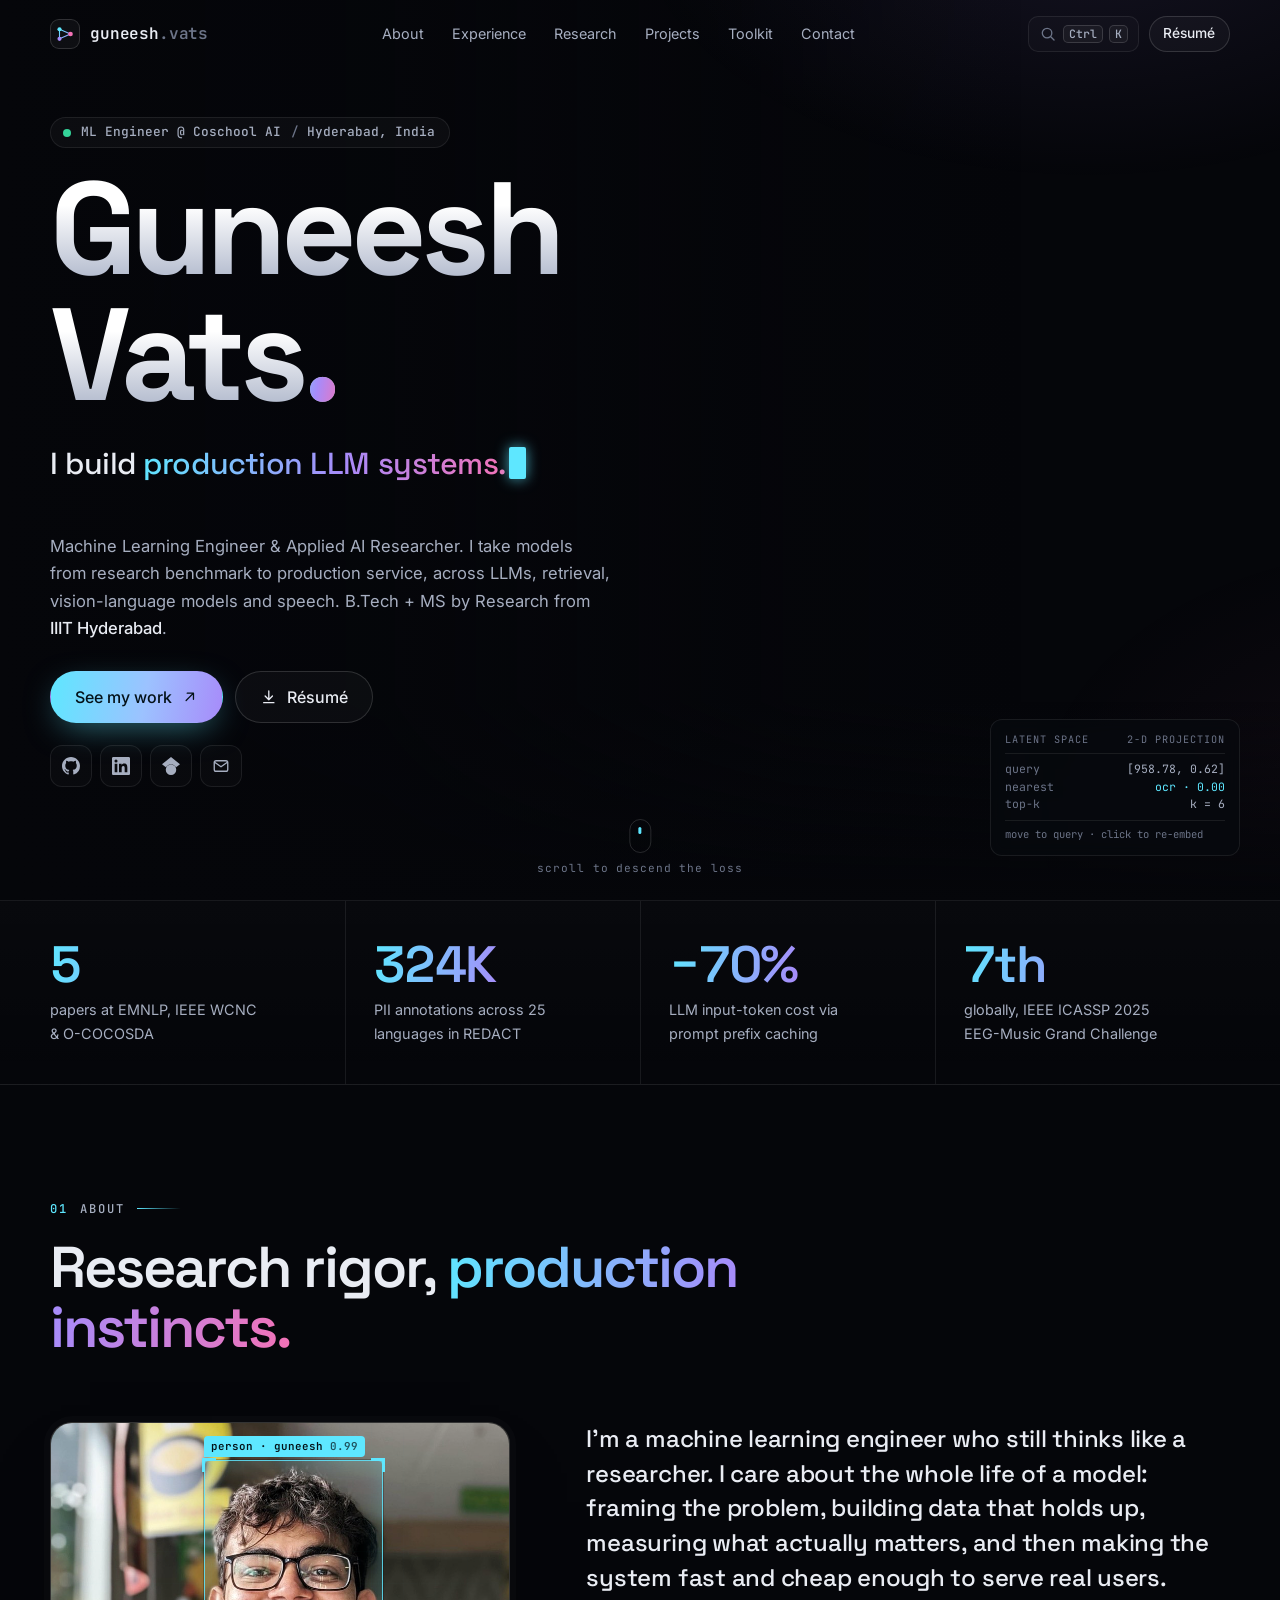
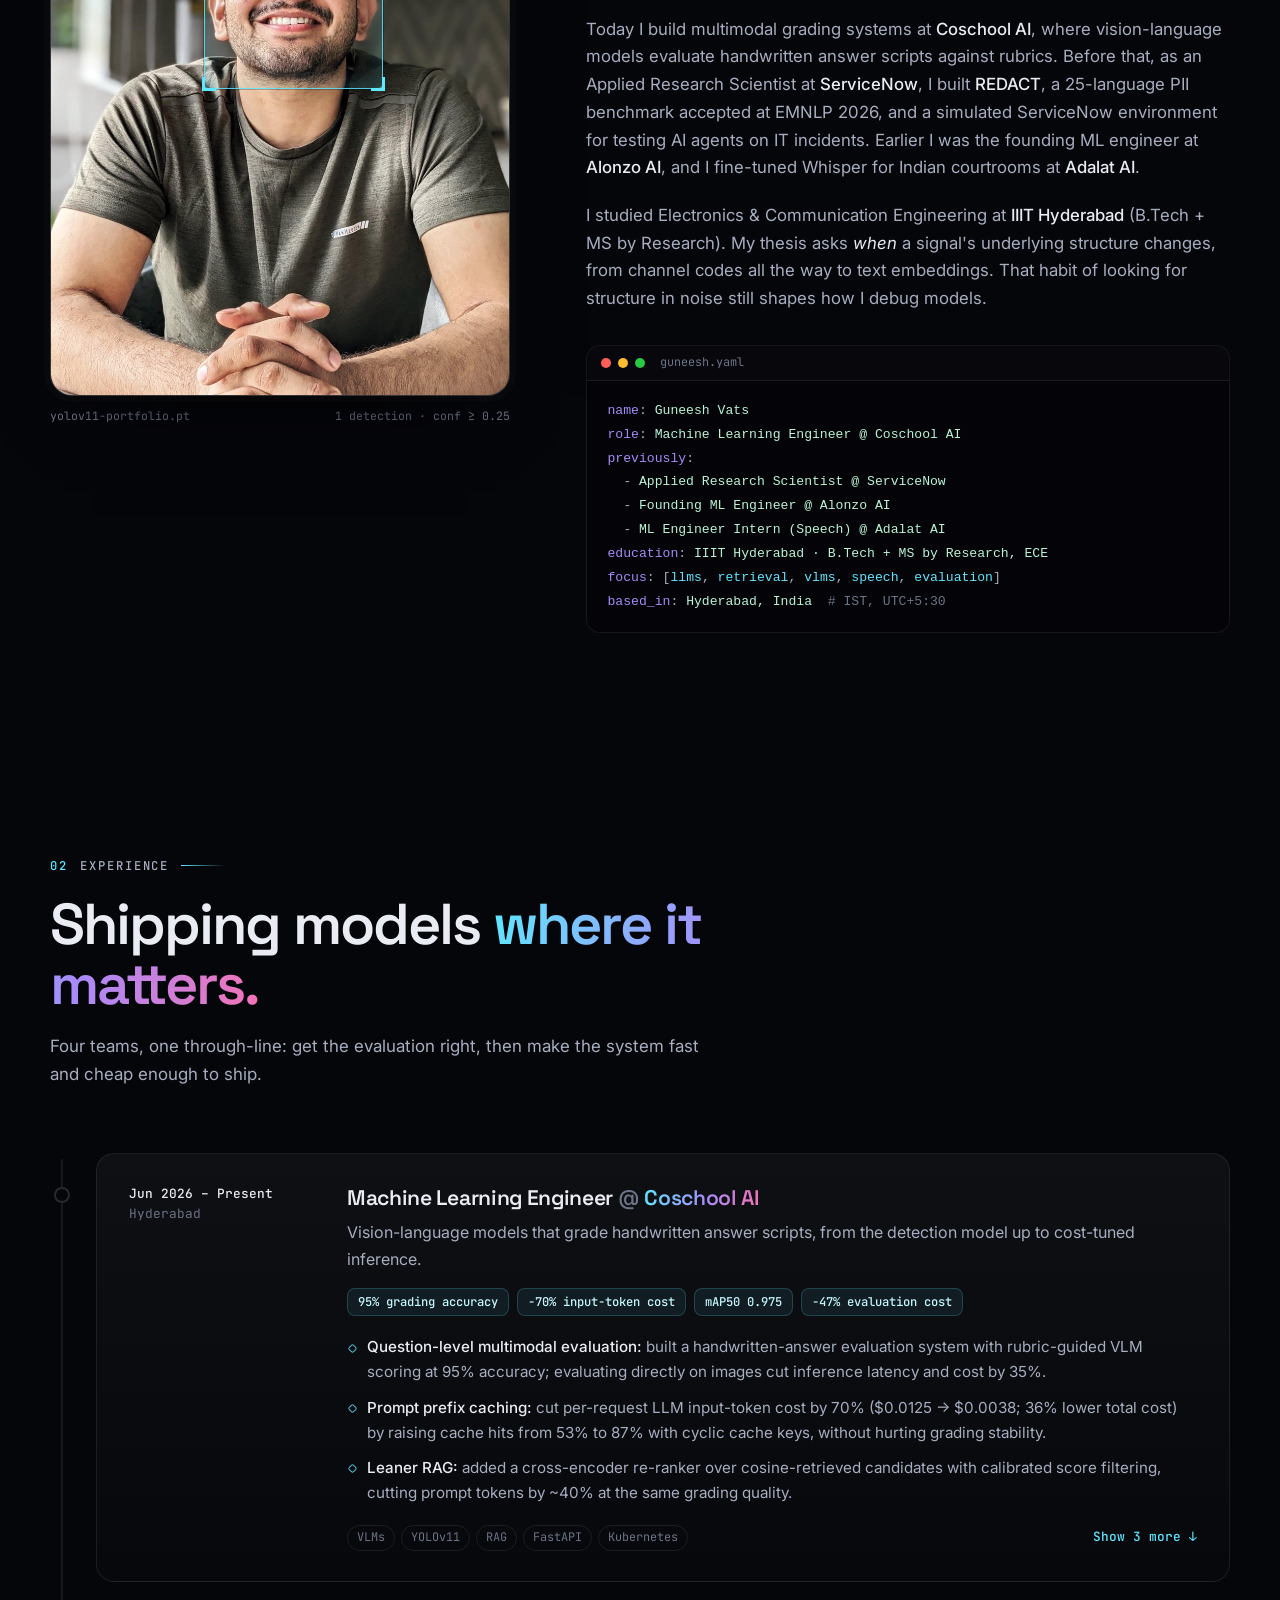
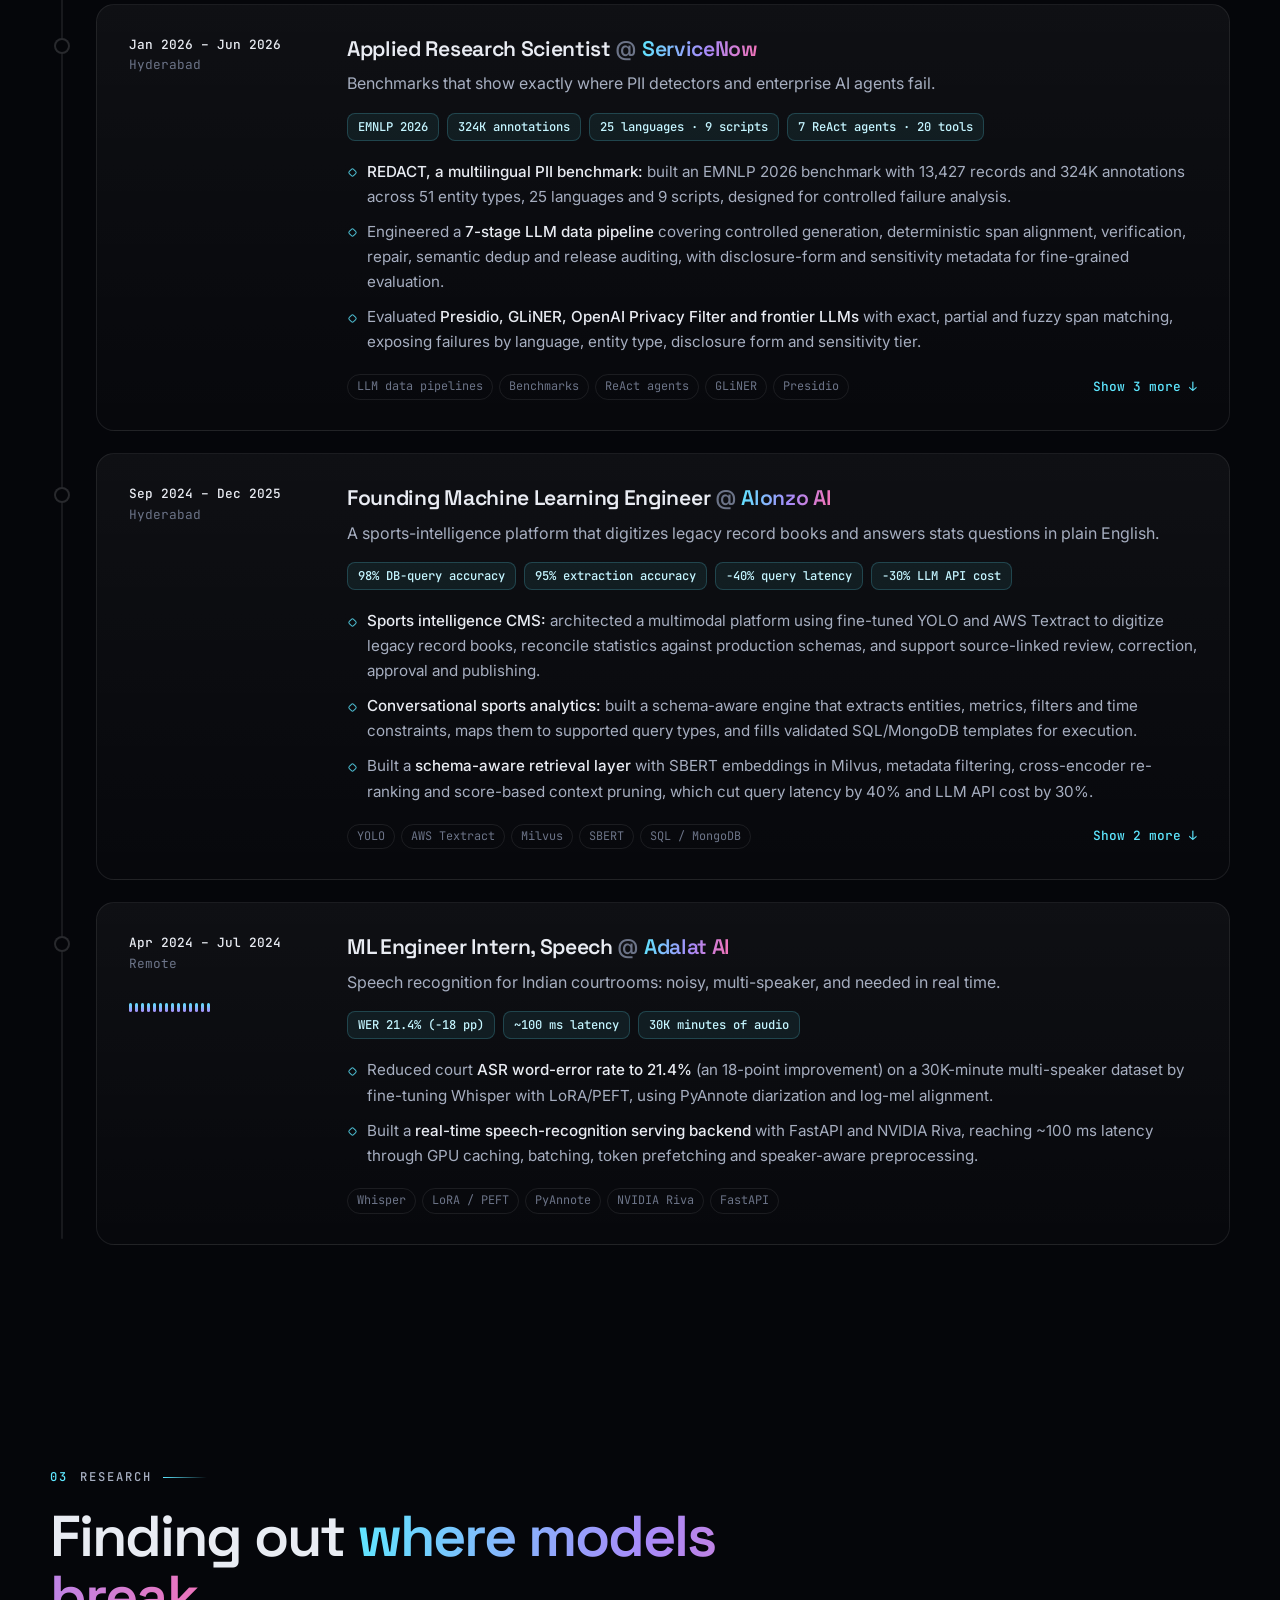
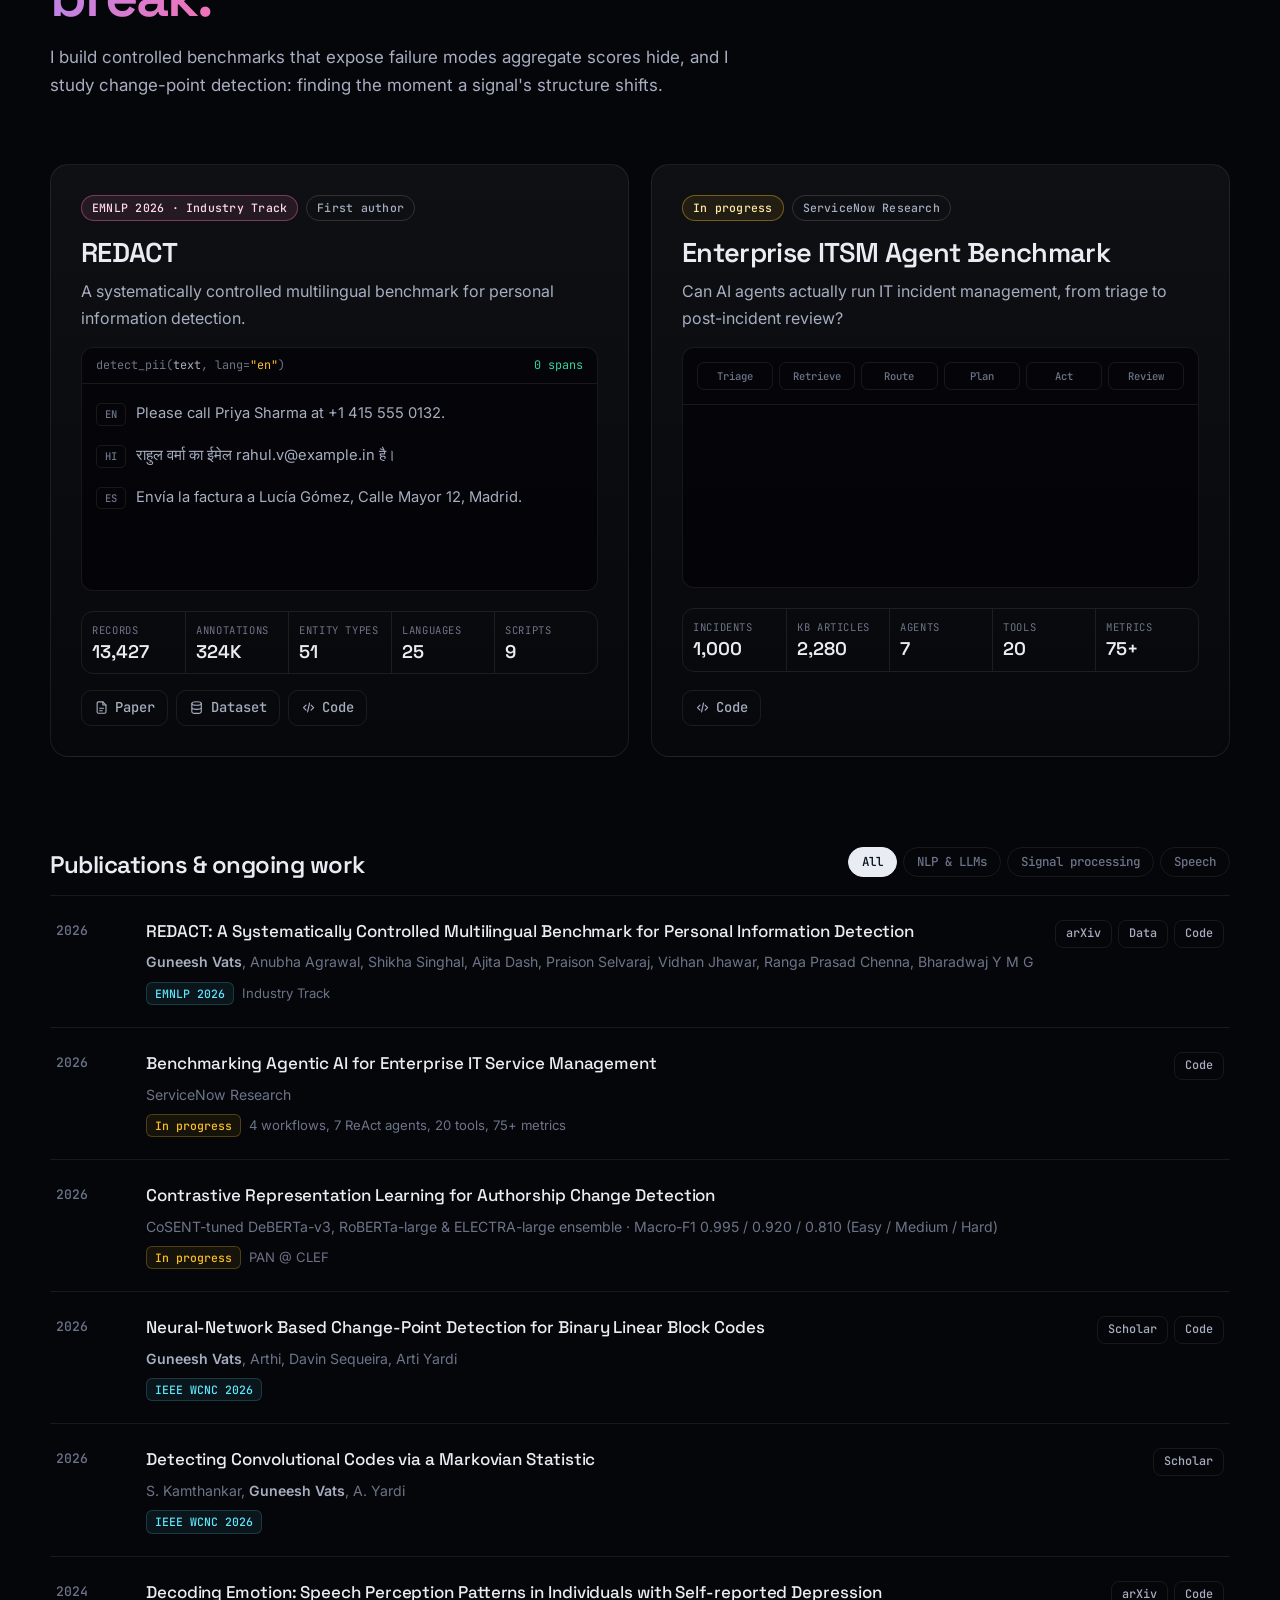
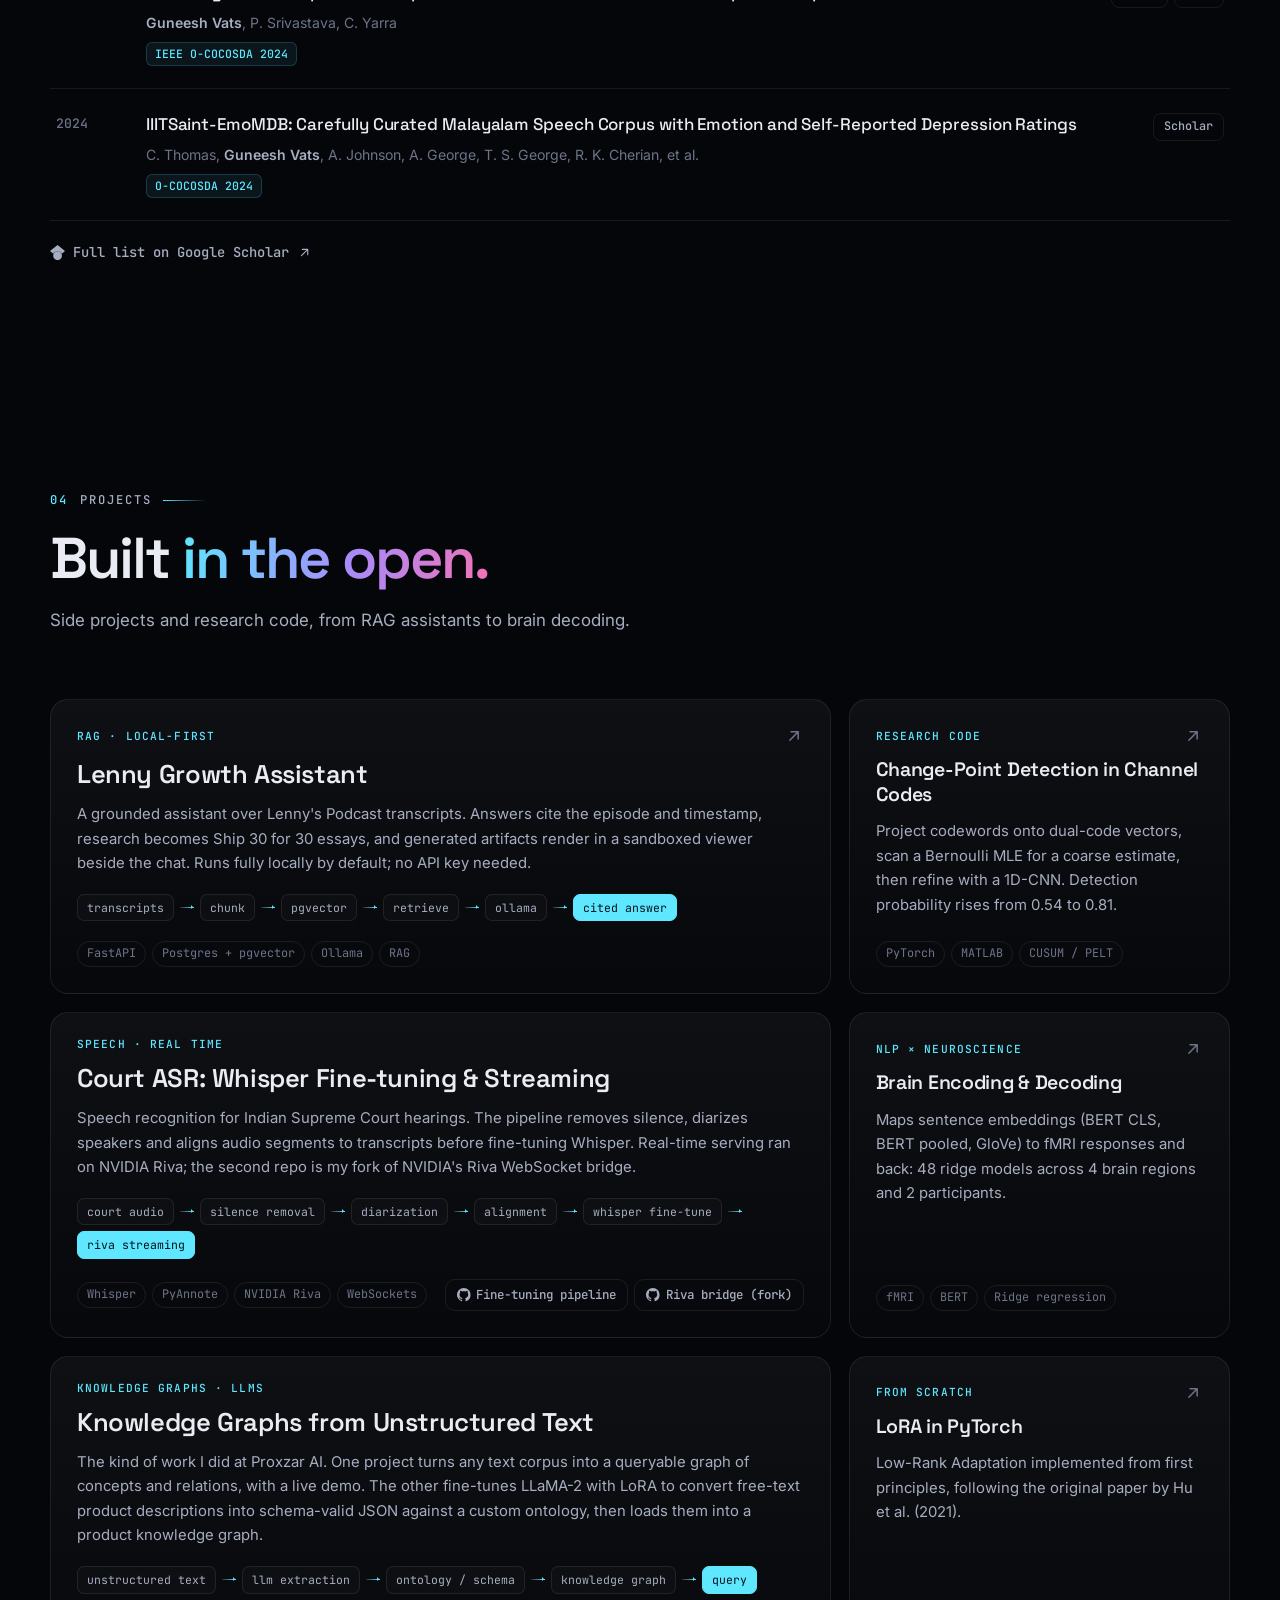
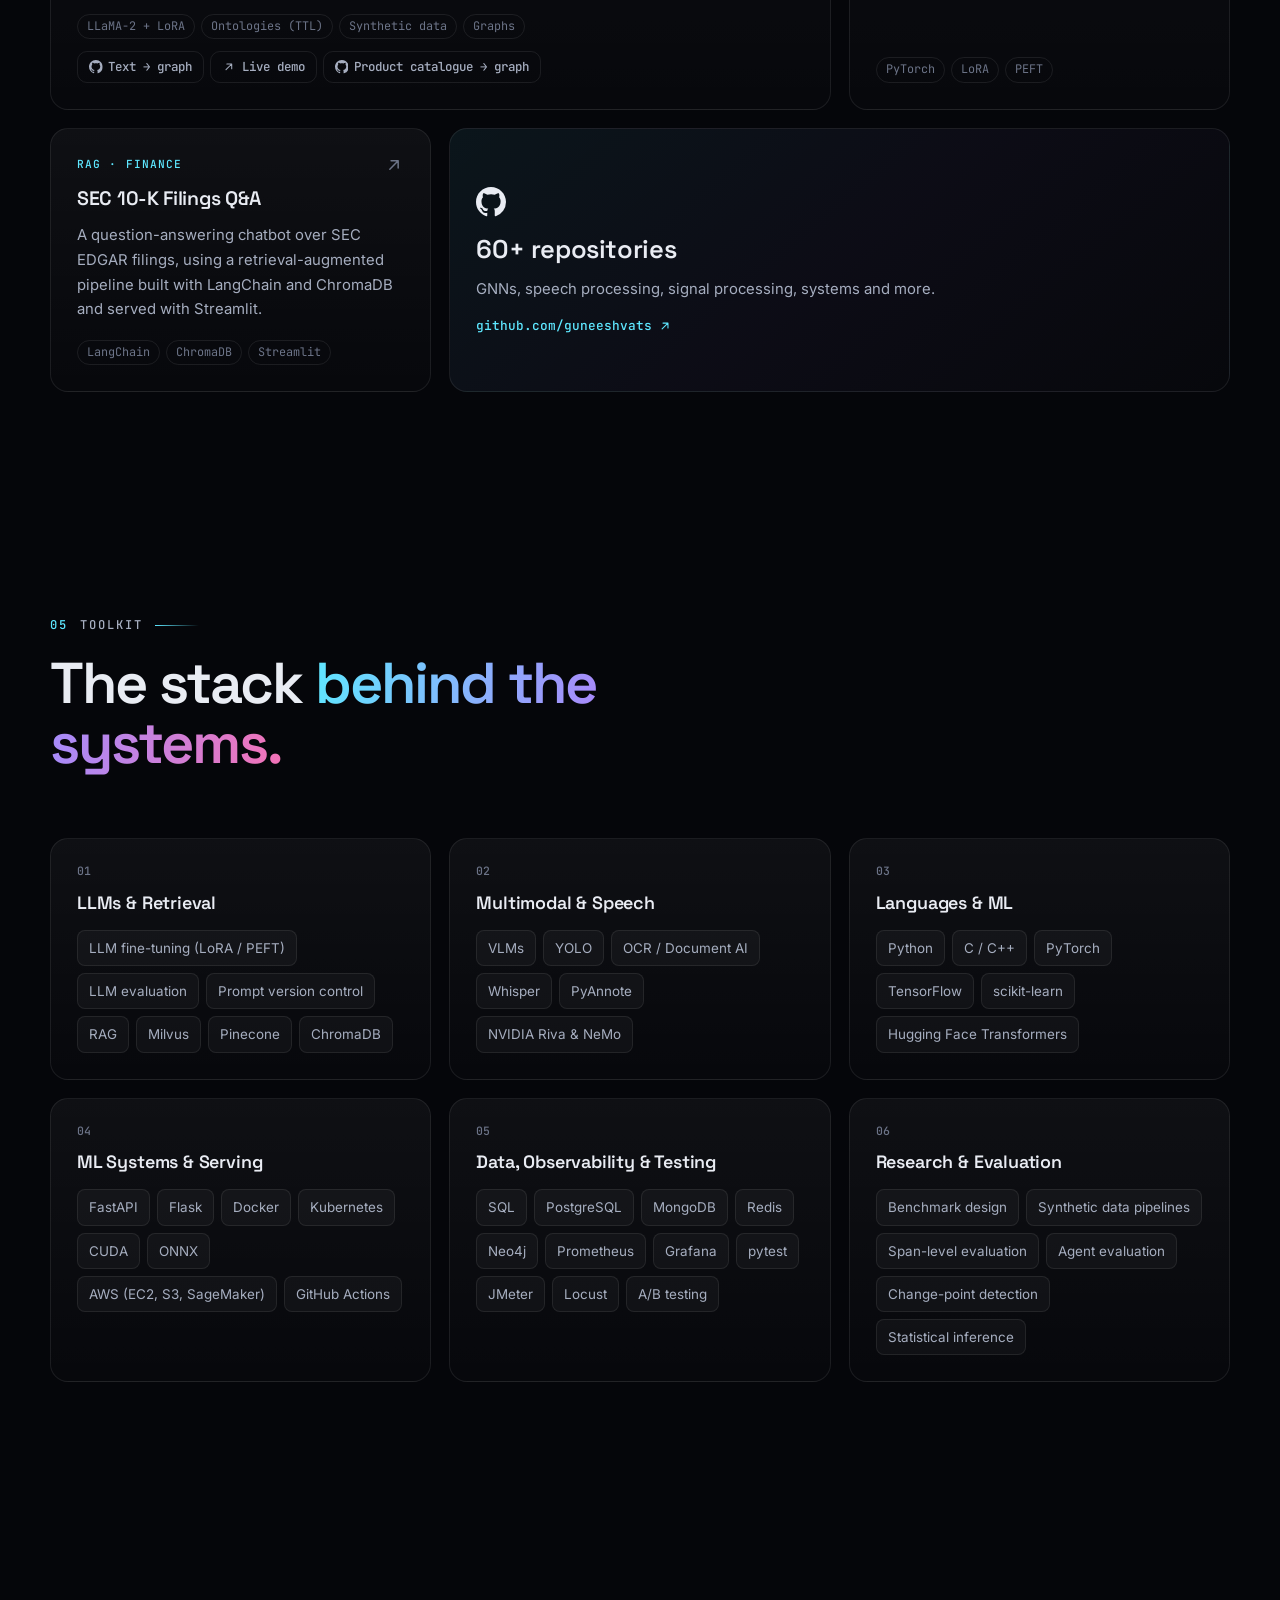
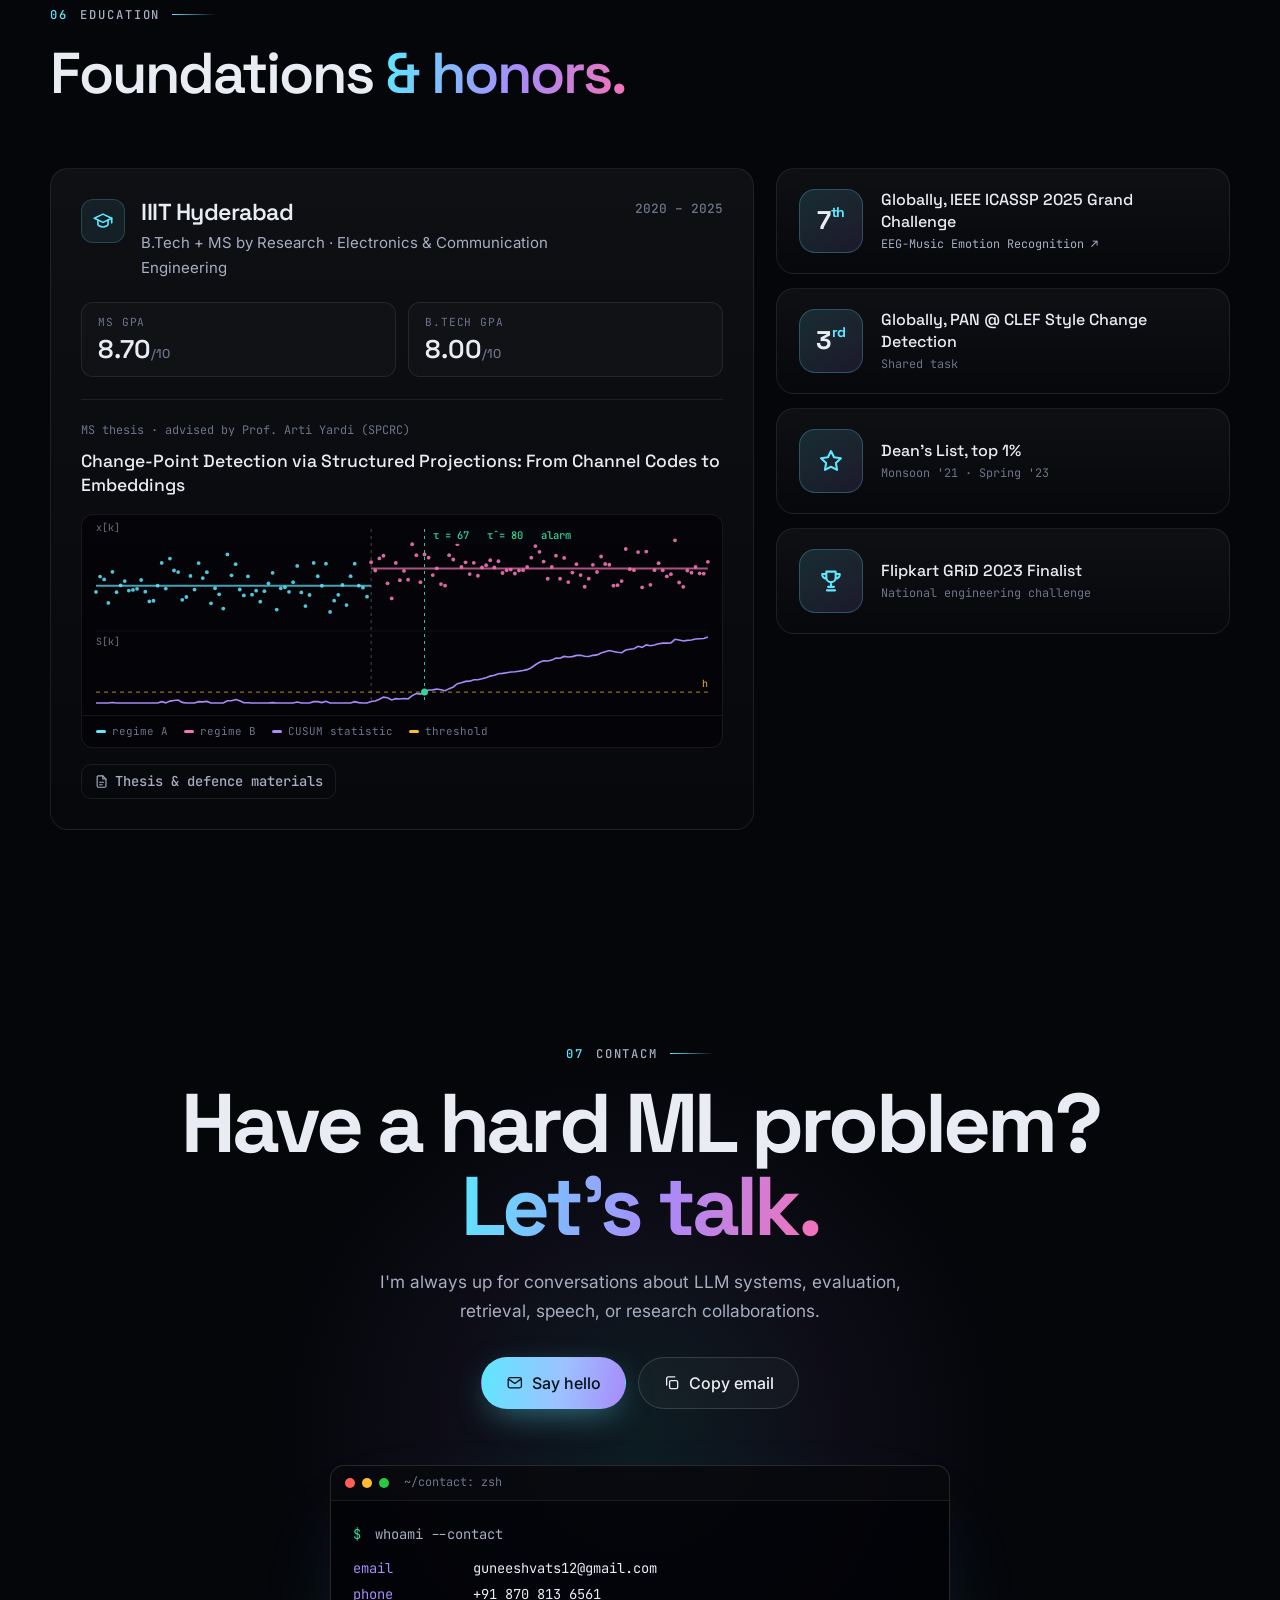
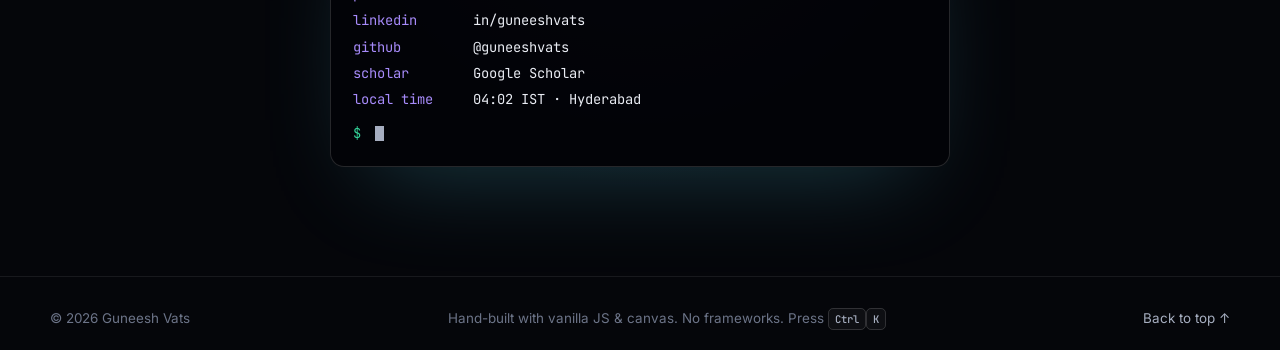
==== commit 3eadb797: "Remove "Inside the papers" figures and charts Readers can find the plots in the papers themselves; t" ====
--- a/index.html
+++ b/index.html
@@ -34,7 +34,6 @@
   <script defer src="assets/js/latent.js"></script>
   <script defer src="assets/js/viz.js"></script>
   <script defer src="assets/js/main.js"></script>
-  <script defer src="assets/js/papers.js"></script>
 
   <script type="application/ld+json">
   {
@@ -444,79 +443,6 @@
           </article>
         </div>
 
-        <div class="papers reveal" id="papers">
-          <div class="papers__head">
-            <div>
-              <h3 class="papers__title">Inside the papers</h3>
-              <p class="papers__sub">Figures and results, straight from the publications.</p>
-            </div>
-            <div class="tabs" role="tablist" aria-label="Choose a paper">
-              <button class="tab" type="button" role="tab" id="tab-redact" aria-controls="panel-redact" aria-selected="true">REDACT <span>EMNLP 2026</span></button>
-              <button class="tab" type="button" role="tab" id="tab-wcnc" aria-controls="panel-wcnc" aria-selected="false" tabindex="-1">Change-point detection <span>IEEE WCNC 2026</span></button>
-            </div>
-          </div>
-
-          <div class="panel" role="tabpanel" id="panel-redact" aria-labelledby="tab-redact">
-            <div class="figs">
-              <figure class="fig fig--tall">
-                <button class="fig__img" type="button" data-zoom="assets/img/papers/redact-record-anatomy.webp" aria-label="Enlarge: how one benchmark record is built">
-                  <img src="assets/img/papers/redact-record-anatomy.webp" alt="Diagram of the six-stage REDACT record pipeline (sample, generate, align, verify, tag, audit), showing one e-commerce JSON record with its PII spans tagged by sensitivity tier" width="1400" height="1645" loading="lazy" decoding="async">
-                </button>
-                <figcaption><span class="fig__no">Pipeline</span><b>How one record is built.</b> A 9-axis sampling plan, one LLM generation call, deterministic span alignment, GPT-4o-mini verification, sensitivity-tier and disclosure-form tags, then quality-gate audits before a record is admitted.</figcaption>
-              </figure>
-              <div class="figs__col">
-                <figure class="fig">
-                  <button class="fig__img" type="button" data-zoom="assets/img/papers/redact-recall-strata.webp" aria-label="Enlarge: recall by sensitivity tier and disclosure form">
-                    <img src="assets/img/papers/redact-recall-strata.webp" alt="Grouped bar charts of recall for Presidio, GLiNER, Privacy Filter, GPT-4.1 and Claude Sonnet 4.6, split by sensitivity tier and by disclosure form" width="2000" height="605" loading="lazy" decoding="async">
-                  </button>
-                  <figcaption><span class="fig__no">Recall</span><b>Where detectors miss.</b> Presidio's recall collapses on high-sensitivity and partially disclosed PII. Frontier LLMs lead, but obfuscated values still trip them up.</figcaption>
-                </figure>
-                <figure class="fig">
-                  <button class="fig__img" type="button" data-zoom="assets/img/papers/redact-special-categories.webp" aria-label="Enlarge: F1 on special-category data">
-                    <img src="assets/img/papers/redact-special-categories.webp" alt="Heatmap of partial-overlap F1 for special-category entity types such as religion, medical information and political party, across five detectors" width="1600" height="731" loading="lazy" decoding="async">
-                  </button>
-                  <figcaption><span class="fig__no">Special categories</span><b>Sensitive data is the blind spot.</b> Presidio and Privacy Filter score near zero on religion, health, political views and similar categories; only the LLMs catch most of them. <button class="fig__more" type="button" data-zoom="assets/img/papers/redact-per-type.webp">See all entity types →</button></figcaption>
-                </figure>
-              </div>
-              <figure class="fig fig--wide">
-                <button class="fig__img" type="button" data-zoom="assets/img/papers/redact-per-language.webp" aria-label="Enlarge: F1 across 25 languages">
-                  <img src="assets/img/papers/redact-per-language.webp" alt="Line chart of partial-overlap F1 across 25 languages for five detectors; Claude and GPT-4.1 sit well above Privacy Filter, GLiNER and Presidio in every language" width="2200" height="1039" loading="lazy" decoding="async">
-                </button>
-                <figcaption><span class="fig__no">Languages</span><b>25 languages, one consistent gap.</b> LLMs lead the specialised detectors in every language tested, from Arabic and Hebrew to Hindi, Thai and Danish.</figcaption>
-              </figure>
-            </div>
-            <div class="links">
-              <a class="link" href="https://arxiv.org/abs/2606.19881" target="_blank" rel="noopener"><svg class="ico" aria-hidden="true"><use href="#i-paper"/></svg>Read the paper</a>
-              <a class="link" href="https://huggingface.co/datasets/guneeshv/REDACT-PII-Benchmark" target="_blank" rel="noopener"><svg class="ico" aria-hidden="true"><use href="#i-data"/></svg>Dataset</a>
-            </div>
-          </div>
-
-          <div class="panel" role="tabpanel" id="panel-wcnc" aria-labelledby="tab-wcnc" hidden>
-            <ol class="method">
-              <li><span class="method__no">01</span><b>Project</b><p>An inner product with a dual-code vector <i>h</i> collapses each noisy codeword into one Bernoulli bit, <i>z<sub>i</sub></i> = <i>y<sub>i</sub>h<sup>T</sup></i>.</p></li>
-              <li><span class="method__no">02</span><b>Coarse MLE + confidence window</b><p>A Bernoulli maximum-likelihood scan gives a coarse change point; Hinkley's result gives a window that contains the true one with probability ≥ α.</p></li>
-              <li><span class="method__no">03</span><b>Neural refinement</b><p>A multi-scale 1D-CNN slides over the raw codewords inside that window and votes on the exact change point.</p></li>
-            </ol>
-            <div class="chart-head">
-              <div class="seg" role="tablist" aria-label="Choose a result">
-                <button type="button" role="tab" aria-selected="true" data-view="noise">Detection vs noise</button>
-                <button type="button" role="tab" aria-selected="false" tabindex="-1" data-view="pipeline">Two-stage pipeline</button>
-                <button type="button" role="tab" aria-selected="false" tabindex="-1" data-view="scaling">Longer sequences</button>
-              </div>
-              <button class="link" type="button" data-table-toggle aria-expanded="false">View as table</button>
-            </div>
-            <p class="chart-note" data-chart-note></p>
-            <ul class="legend" data-legend></ul>
-            <div class="charts" data-charts></div>
-            <div class="chart-tables" data-chart-tables hidden></div>
-            <p class="chart-src">Data from Fig. 3 of the paper: BCH codes, 10<sup>4</sup> Monte-Carlo trials, α = 0.95. Hover a chart, or focus it and use ← →, to read values.</p>
-            <div class="links">
-              <a class="link" href="https://scholar.google.com/citations?view_op=view_citation&amp;hl=en&amp;user=8d4WIgEAAAAJ&amp;citation_for_view=8d4WIgEAAAAJ:9yKSN-GCB0IC" target="_blank" rel="noopener"><svg class="ico" aria-hidden="true"><use href="#i-scholar"/></svg>Paper on Scholar</a>
-              <a class="link" href="https://github.com/guneeshvats/Offline-Changepoint-Detection-in-Channel-Codes" target="_blank" rel="noopener"><svg class="ico" aria-hidden="true"><use href="#i-code"/></svg>Simulation code</a>
-            </div>
-          </div>
-        </div>
-
         <div class="pubs">
           <div class="pubs__head reveal">
             <h3 class="pubs__title">Publications &amp; ongoing work</h3>
@@ -540,7 +466,6 @@
                 <a href="https://arxiv.org/abs/2606.19881" target="_blank" rel="noopener">arXiv</a>
                 <a href="https://huggingface.co/datasets/guneeshv/REDACT-PII-Benchmark" target="_blank" rel="noopener">Data</a>
                 <a href="https://github.com/guneeshvats/REDACT-PII-Benchmark" target="_blank" rel="noopener">Code</a>
-                <a href="#papers" data-open-paper="redact">Figures</a>
               </div>
             </li>
             <li class="pub reveal" data-tags="nlp">
@@ -573,7 +498,6 @@
               <div class="pub__links">
                 <a href="https://scholar.google.com/citations?view_op=view_citation&amp;hl=en&amp;user=8d4WIgEAAAAJ&amp;citation_for_view=8d4WIgEAAAAJ:9yKSN-GCB0IC" target="_blank" rel="noopener">Scholar</a>
                 <a href="https://github.com/guneeshvats/Offline-Changepoint-Detection-in-Channel-Codes" target="_blank" rel="noopener">Code</a>
-                <a href="#papers" data-open-paper="wcnc">Figures</a>
               </div>
             </li>
             <li class="pub reveal" data-tags="signal">
@@ -864,12 +788,6 @@
     </div>
   </dialog>
 
-  <!-- Figure lightbox -->
-  <dialog class="lightbox" id="lightbox" aria-label="Figure viewer">
-    <button class="lightbox__close" type="button" aria-label="Close figure" data-lightbox-close>✕</button>
-    <img alt="" data-lightbox-img>
-  </dialog>
-
   <div class="toast" role="status" aria-live="polite" data-toast></div>
 </body>
 </html>
--- a/assets/css/style.css
+++ b/assets/css/style.css
@@ -724,98 +724,6 @@
 .toast.show { opacity: 1; transform: translate(-50%, 0); }
 
 
-/* ---------- Inside the papers ---------- */
-.papers { margin-top: clamp(48px, 7vw, 80px); border: 1px solid var(--border); border-radius: 22px; background: linear-gradient(180deg, rgba(255, 255, 255, .03), rgba(255, 255, 255, .008)); padding: clamp(20px, 3vw, 32px); scroll-margin-top: calc(var(--nav-h) + 16px); }
-.papers__head { display: flex; flex-wrap: wrap; align-items: end; justify-content: space-between; gap: 18px; margin-bottom: 24px; }
-.papers__title { font: 600 1.5rem/1.1 var(--font-display); letter-spacing: -.02em; }
-.papers__sub { margin-top: 6px; color: var(--text-3); font-size: .9rem; }
-.tabs { display: flex; flex-wrap: wrap; gap: 4px; padding: 4px; border-radius: 14px; border: 1px solid var(--border); background: rgba(0, 0, 0, .25); }
-.tab {
-  cursor: pointer; border: 0; background: transparent; color: var(--text-2);
-  padding: 9px 14px; border-radius: 10px; font: 500 .88rem/1.2 var(--font-body);
-  display: inline-flex; align-items: baseline; gap: 8px; transition: color .2s, background-color .2s;
-}
-.tab span { font: 400 .68rem/1 var(--font-mono); color: var(--text-3); }
-.tab:hover { color: var(--text); }
-.tab[aria-selected="true"] { background: rgba(255, 255, 255, .08); color: var(--text); box-shadow: inset 0 0 0 1px var(--border-2); }
-.tab[aria-selected="true"] span { color: var(--cyan); }
-.panel { animation: fadeUp .45s var(--ease); }
-.panel > .links { margin-top: 20px; }
-
-.figs { display: grid; grid-template-columns: minmax(0, 5fr) minmax(0, 7fr); gap: 18px; align-items: start; }
-.figs__col { display: grid; gap: 18px; }
-.fig { margin: 0; }
-.fig--wide { grid-column: 1 / -1; }
-.fig__img {
-  display: block; width: 100%; padding: 12px; border: 0; border-radius: 14px; cursor: zoom-in;
-  background: #fff; box-shadow: 0 0 0 1px rgba(255, 255, 255, .1), 0 24px 50px -30px rgba(0, 0, 0, .9);
-  transition: transform .35s var(--ease), box-shadow .35s;
-}
-.fig__img:hover { transform: translateY(-3px); box-shadow: 0 0 0 1px rgba(94, 231, 255, .5), 0 30px 60px -30px rgba(94, 231, 255, .35); }
-.fig__img img { width: 100%; height: auto; }
-.fig figcaption { margin-top: 12px; color: var(--text-2); font-size: .9rem; line-height: 1.55; }
-.fig figcaption b { color: var(--text); font-weight: 500; }
-.fig__no { display: block; margin-bottom: 4px; font: 500 .68rem/1 var(--font-mono); text-transform: uppercase; letter-spacing: .12em; color: var(--cyan); }
-.fig__more { margin-left: 4px; padding: 0; border: 0; background: none; cursor: pointer; color: var(--cyan); font: 500 .82rem/1 var(--font-mono); }
-.fig__more:hover { text-decoration: underline; }
-
-.method { counter-reset: none; display: grid; grid-template-columns: repeat(3, minmax(0, 1fr)); gap: 12px; margin-bottom: 26px; }
-.method li { position: relative; padding: 18px; border-radius: 14px; border: 1px solid var(--border); background: rgba(0, 0, 0, .25); }
-.method li:not(:last-child)::after { content: "→"; position: absolute; right: -11px; top: 50%; transform: translateY(-50%); color: var(--cyan); font-size: .9rem; z-index: 1; }
-.method__no { font: 500 .7rem/1 var(--font-mono); color: var(--cyan); }
-.method b { display: block; margin-top: 8px; font: 600 1rem/1.3 var(--font-display); }
-.method p { margin-top: 6px; color: var(--text-2); font-size: .88rem; line-height: 1.55; }
-.method i { font-family: Georgia, "Times New Roman", serif; }
-
-/* WCNC charts. Series colours validated for the dark chart surface (dataviz validator, adjacent CVD ΔE ≥ 9.3). */
-.chart-head { display: flex; flex-wrap: wrap; align-items: center; justify-content: space-between; gap: 12px; }
-.seg { display: flex; flex-wrap: wrap; gap: 4px; padding: 4px; border-radius: 12px; border: 1px solid var(--border); background: rgba(0, 0, 0, .25); }
-.seg button { cursor: pointer; border: 0; background: transparent; color: var(--text-2); padding: 8px 12px; border-radius: 9px; font: 500 .8rem/1 var(--font-mono); transition: color .2s, background-color .2s; }
-.seg button:hover { color: var(--text); }
-.seg button[aria-selected="true"] { color: #041219; background: var(--text); }
-.chart-note { margin-top: 16px; color: var(--text-2); font-size: .94rem; max-width: 75ch; }
-.legend { display: flex; flex-wrap: wrap; gap: 8px 20px; margin-top: 14px; font-size: .82rem; color: var(--text-2); }
-.legend li { display: inline-flex; align-items: center; gap: 8px; }
-.legend svg { width: 22px; height: 10px; flex: none; }
-.charts { margin-top: 14px; display: grid; grid-template-columns: repeat(2, minmax(0, 1fr)); gap: 16px; }
-.chart { border-radius: 14px; border: 1px solid var(--border); background: #0a0b11; padding: 14px 14px 6px; }
-.chart__title { font: 500 .78rem/1 var(--font-mono); color: var(--text-2); }
-.chart__plot { position: relative; margin-top: 8px; border-radius: 8px; outline-offset: 4px; touch-action: pan-y; }
-.chart__plot svg { display: block; width: 100%; height: 260px; overflow: visible; }
-.chart__plot text { font: 400 10.5px var(--font-mono); fill: var(--text-3); }
-.chart__plot .axis-label { fill: var(--text-2); }
-.chart__plot .end-label { fill: var(--text-2); }
-.chart__line { fill: none; stroke-width: 2; stroke-linejoin: round; stroke-linecap: round; }
-.chart.draw .chart__line { stroke-dasharray: 1; stroke-dashoffset: 1; animation: drawLine 1.1s var(--ease) forwards; }
-@keyframes drawLine { to { stroke-dashoffset: 0; } }
-.chart__tip {
-  position: absolute; top: 6px; z-index: 2; pointer-events: none; min-width: 168px;
-  padding: 10px 12px; border-radius: 10px; background: rgba(14, 16, 24, .96); border: 1px solid var(--border-2);
-  box-shadow: 0 16px 40px -12px rgba(0, 0, 0, .8); font-size: .78rem; color: var(--text-2);
-}
-.chart__tip p { font: 500 .72rem/1 var(--font-mono); color: var(--text-3); margin-bottom: 8px; }
-.chart__tip div { display: grid; grid-template-columns: 14px auto 1fr; align-items: center; gap: 8px; line-height: 1.7; }
-.chart__tip i { height: 2px; border-radius: 2px; }
-.chart__tip b { color: var(--text); font: 600 .82rem/1.7 var(--font-mono); font-variant-numeric: tabular-nums; }
-.chart-tables { margin-top: 14px; display: grid; grid-template-columns: repeat(2, minmax(0, 1fr)); gap: 16px; }
-.chart-tables > div { overflow-x: auto; }
-.chart-tables table { width: 100%; border-collapse: collapse; font: 400 .78rem/1.5 var(--font-mono); color: var(--text-2); }
-.chart-tables caption { text-align: left; padding-bottom: 8px; color: var(--text); font-weight: 500; }
-.chart-tables th, .chart-tables td { padding: 6px 8px; border-bottom: 1px solid var(--border); text-align: right; white-space: nowrap; font-variant-numeric: tabular-nums; }
-.chart-tables th:first-child, .chart-tables td:first-child { text-align: left; }
-.chart-tables th { color: var(--text-3); font-weight: 500; }
-.chart-src { margin-top: 12px; font-size: .78rem; color: var(--text-3); }
-
-/* Figure lightbox */
-.lightbox { padding: 0; border: 0; background: transparent; max-width: min(1200px, 94vw); max-height: 92vh; overflow: auto; border-radius: 14px; }
-.lightbox::backdrop { background: rgba(2, 3, 6, .82); -webkit-backdrop-filter: blur(6px); backdrop-filter: blur(6px); }
-.lightbox[open] { animation: palIn .25s var(--ease); }
-.lightbox img { display: block; max-width: 100%; height: auto; background: #fff; padding: 16px; border-radius: 14px; }
-.lightbox__close {
-  position: sticky; top: 10px; float: right; margin: 10px 10px -46px 0; z-index: 2; width: 36px; height: 36px;
-  border-radius: 50%; border: 1px solid rgba(0, 0, 0, .15); background: rgba(255, 255, 255, .92); color: #111; cursor: pointer; font-size: .95rem;
-}
-
 /* ==========================================================================
    Responsive
    ========================================================================== */
@@ -853,9 +761,6 @@
 
   .bento { grid-template-columns: repeat(2, minmax(0, 1fr)); }
   .edu { grid-template-columns: minmax(0, 1fr); }
-  .figs, .charts, .chart-tables { grid-template-columns: minmax(0, 1fr); }
-  .method { grid-template-columns: minmax(0, 1fr); }
-  .method li:not(:last-child)::after { content: "↓"; right: auto; left: 50%; top: auto; bottom: -13px; transform: translateX(-50%); }
 }
 
 @media (max-width: 640px) {
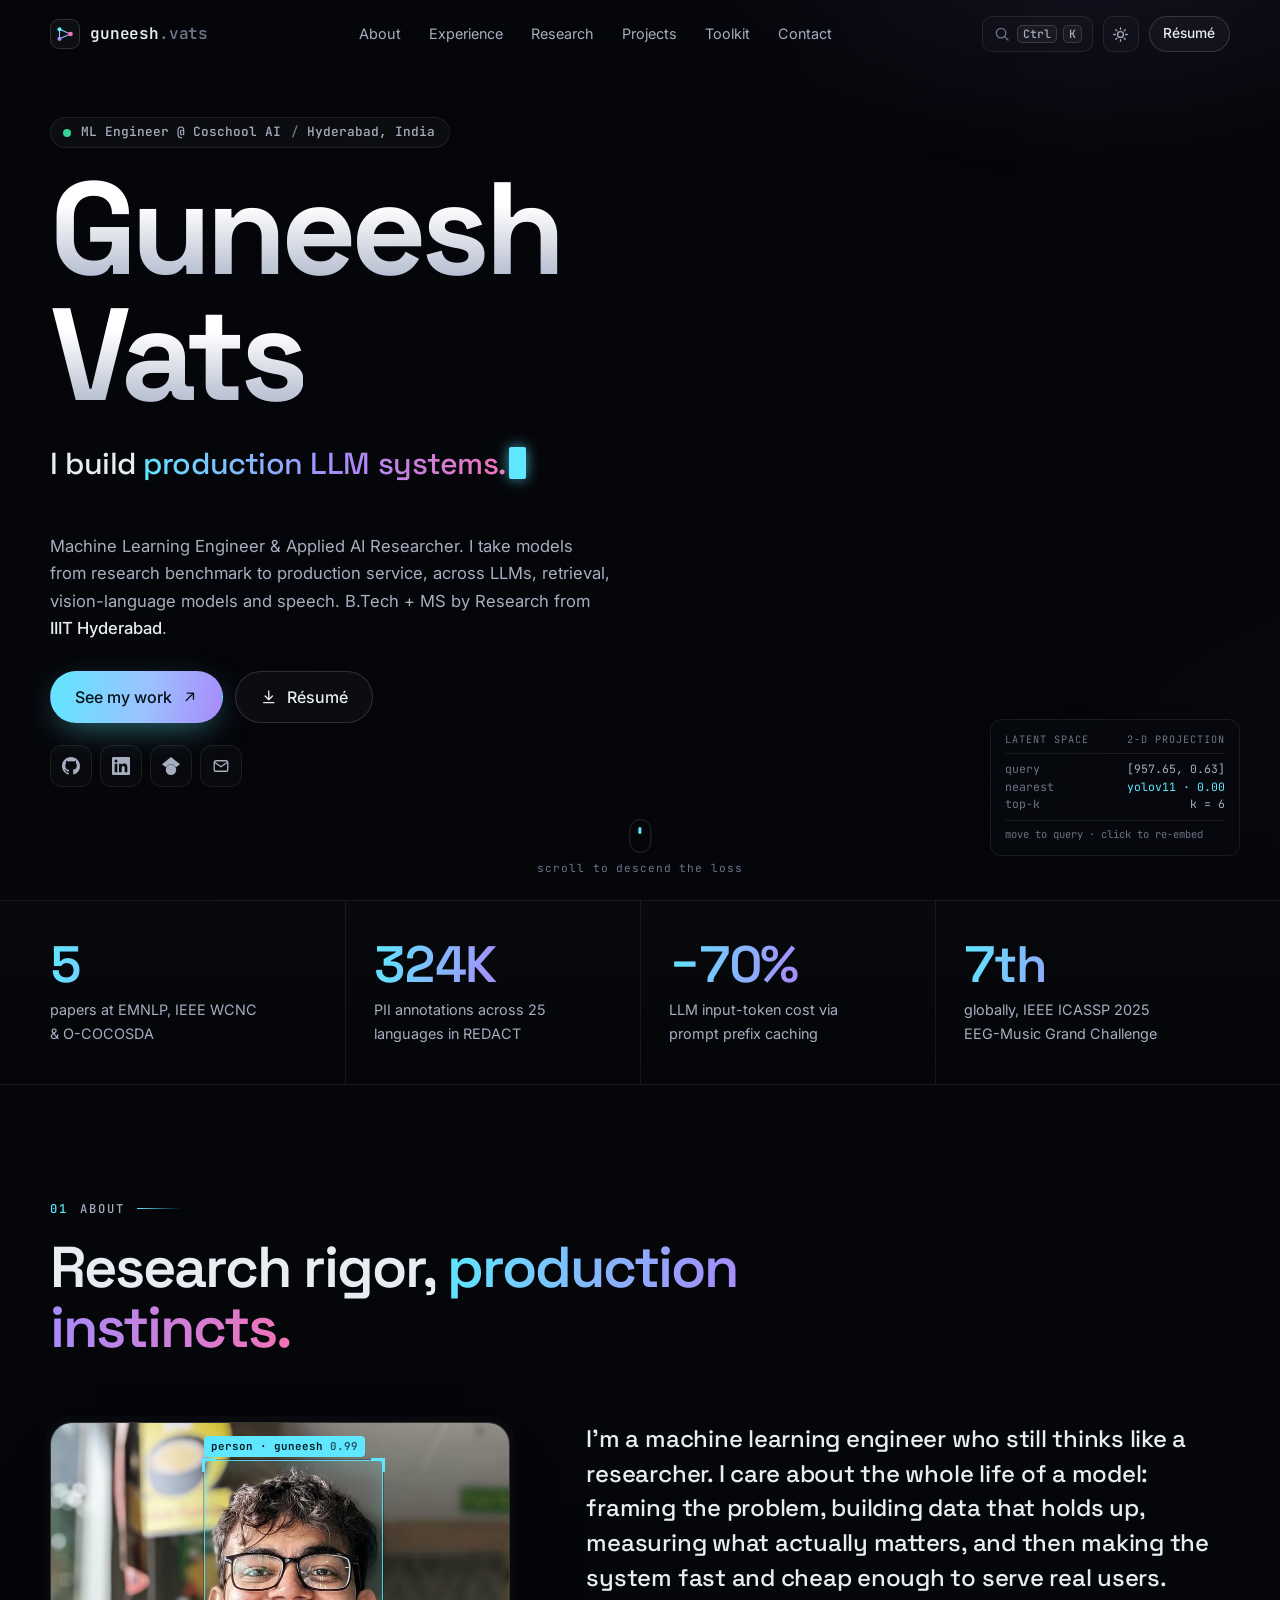
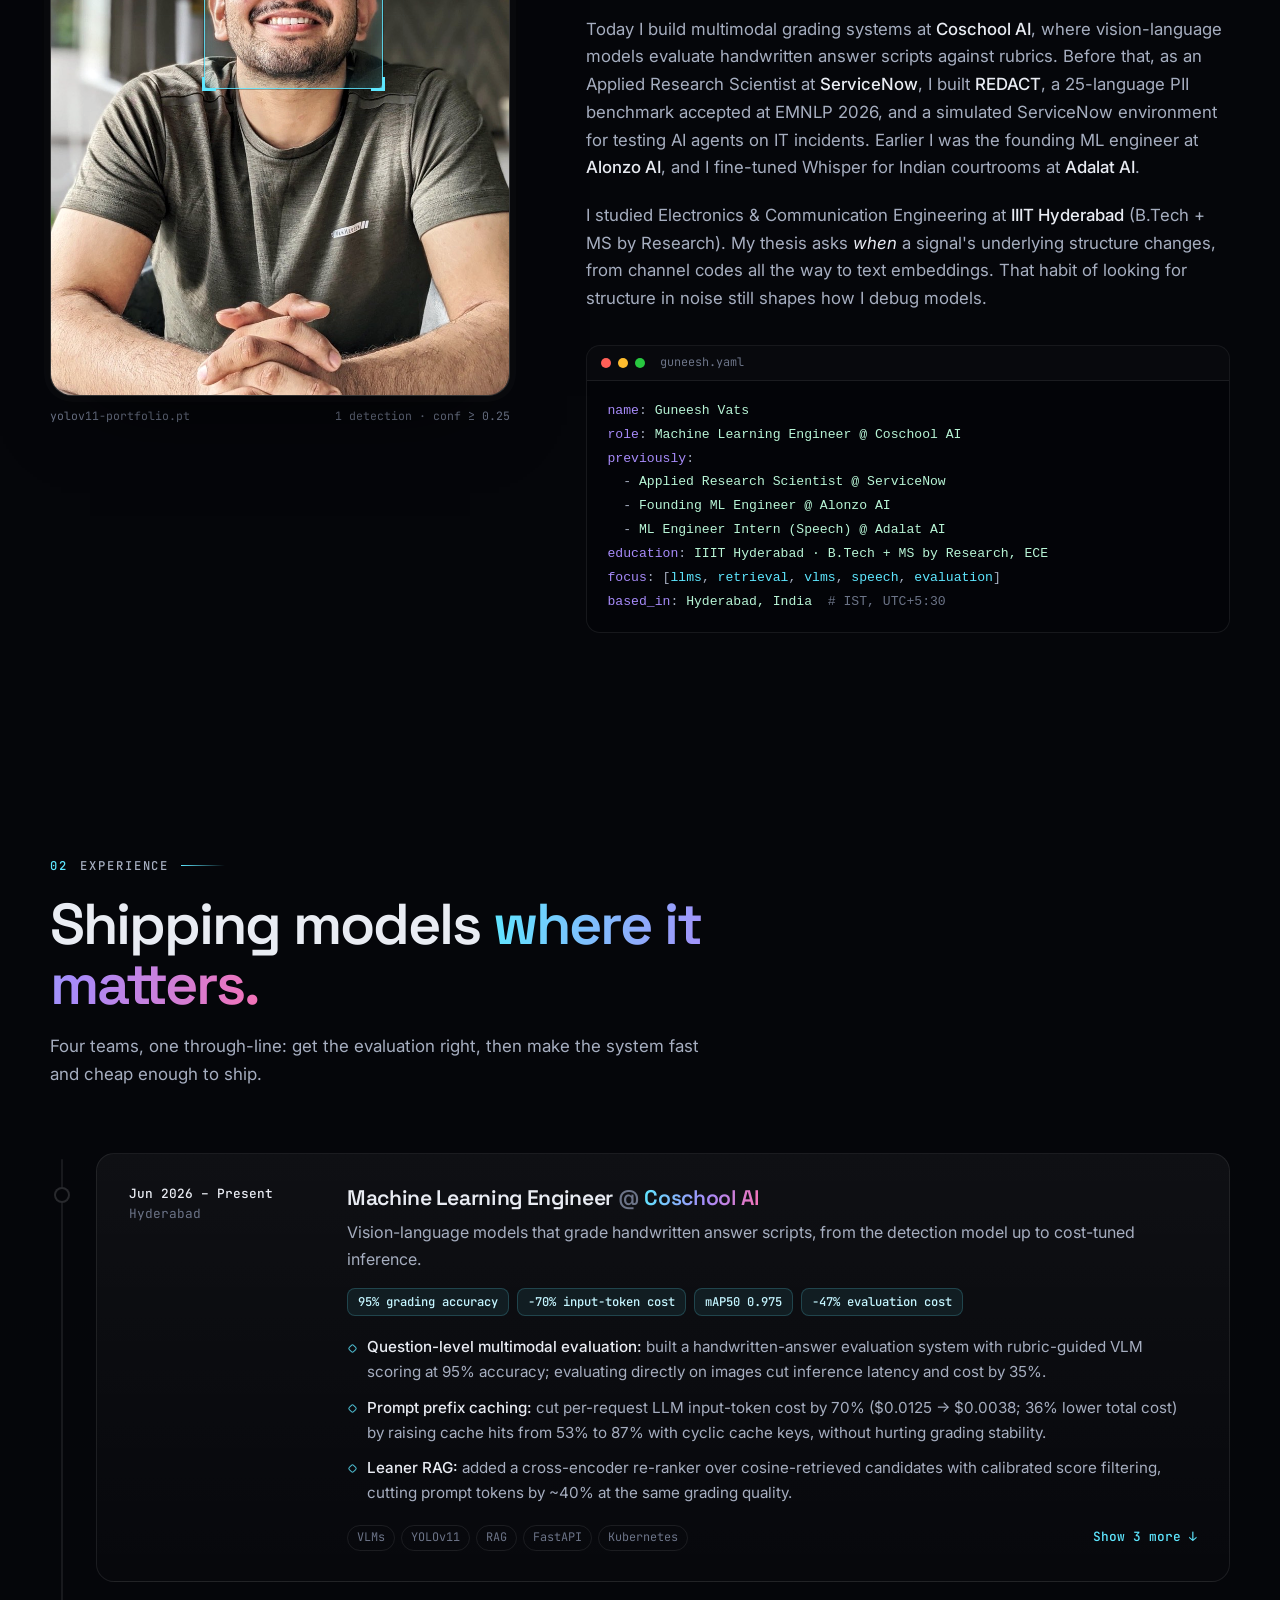
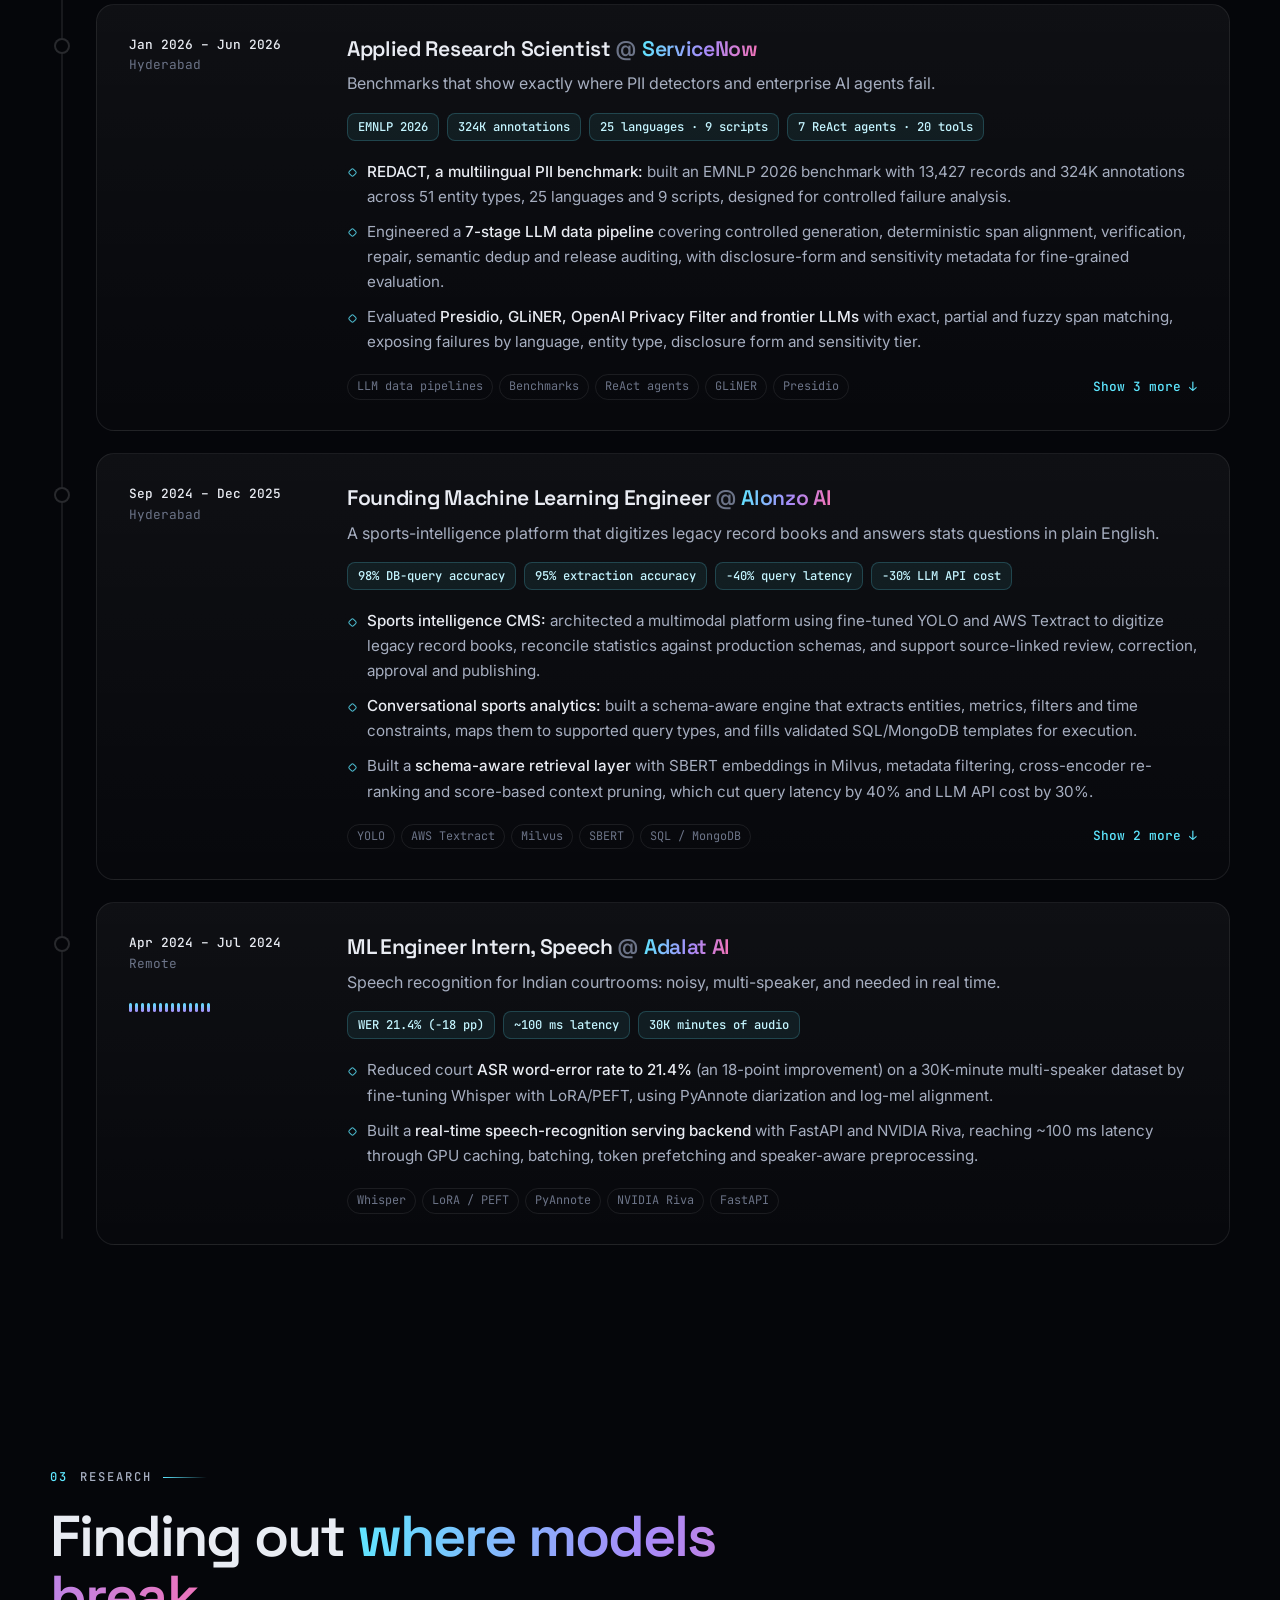
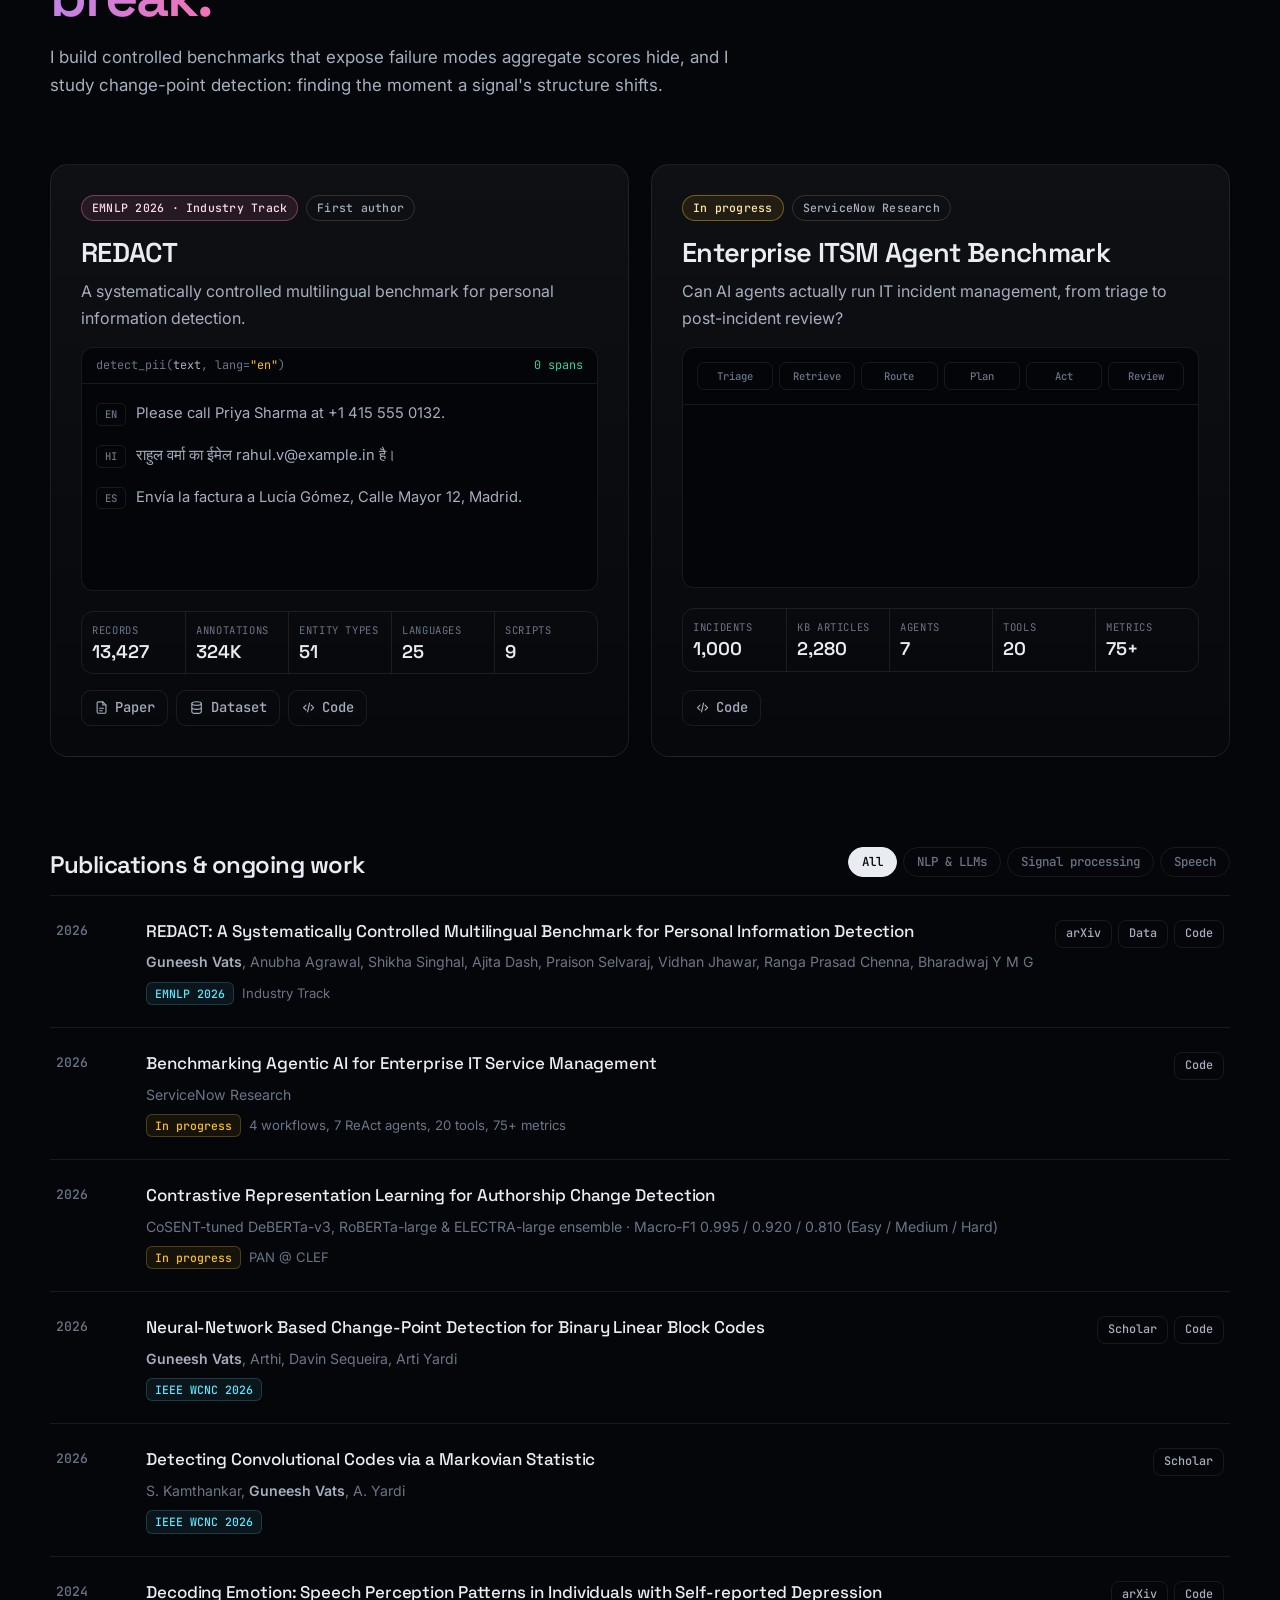
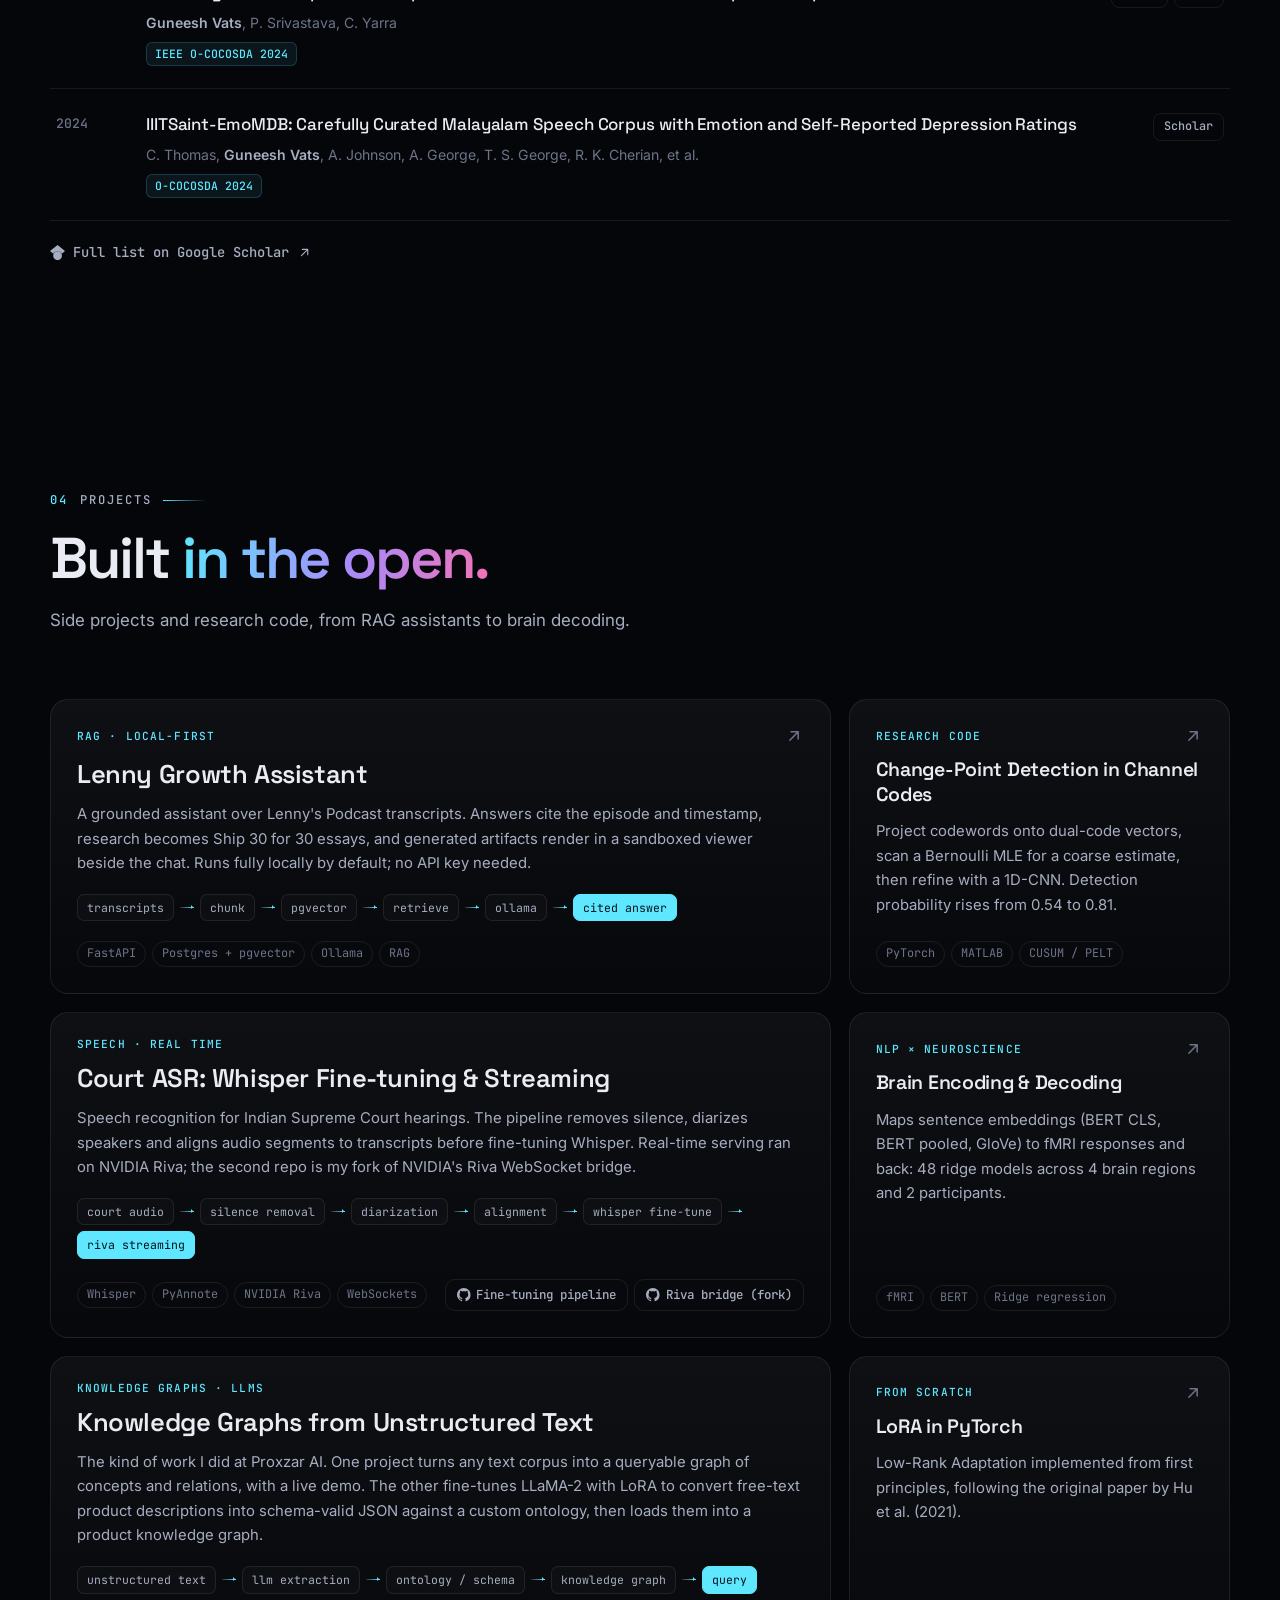
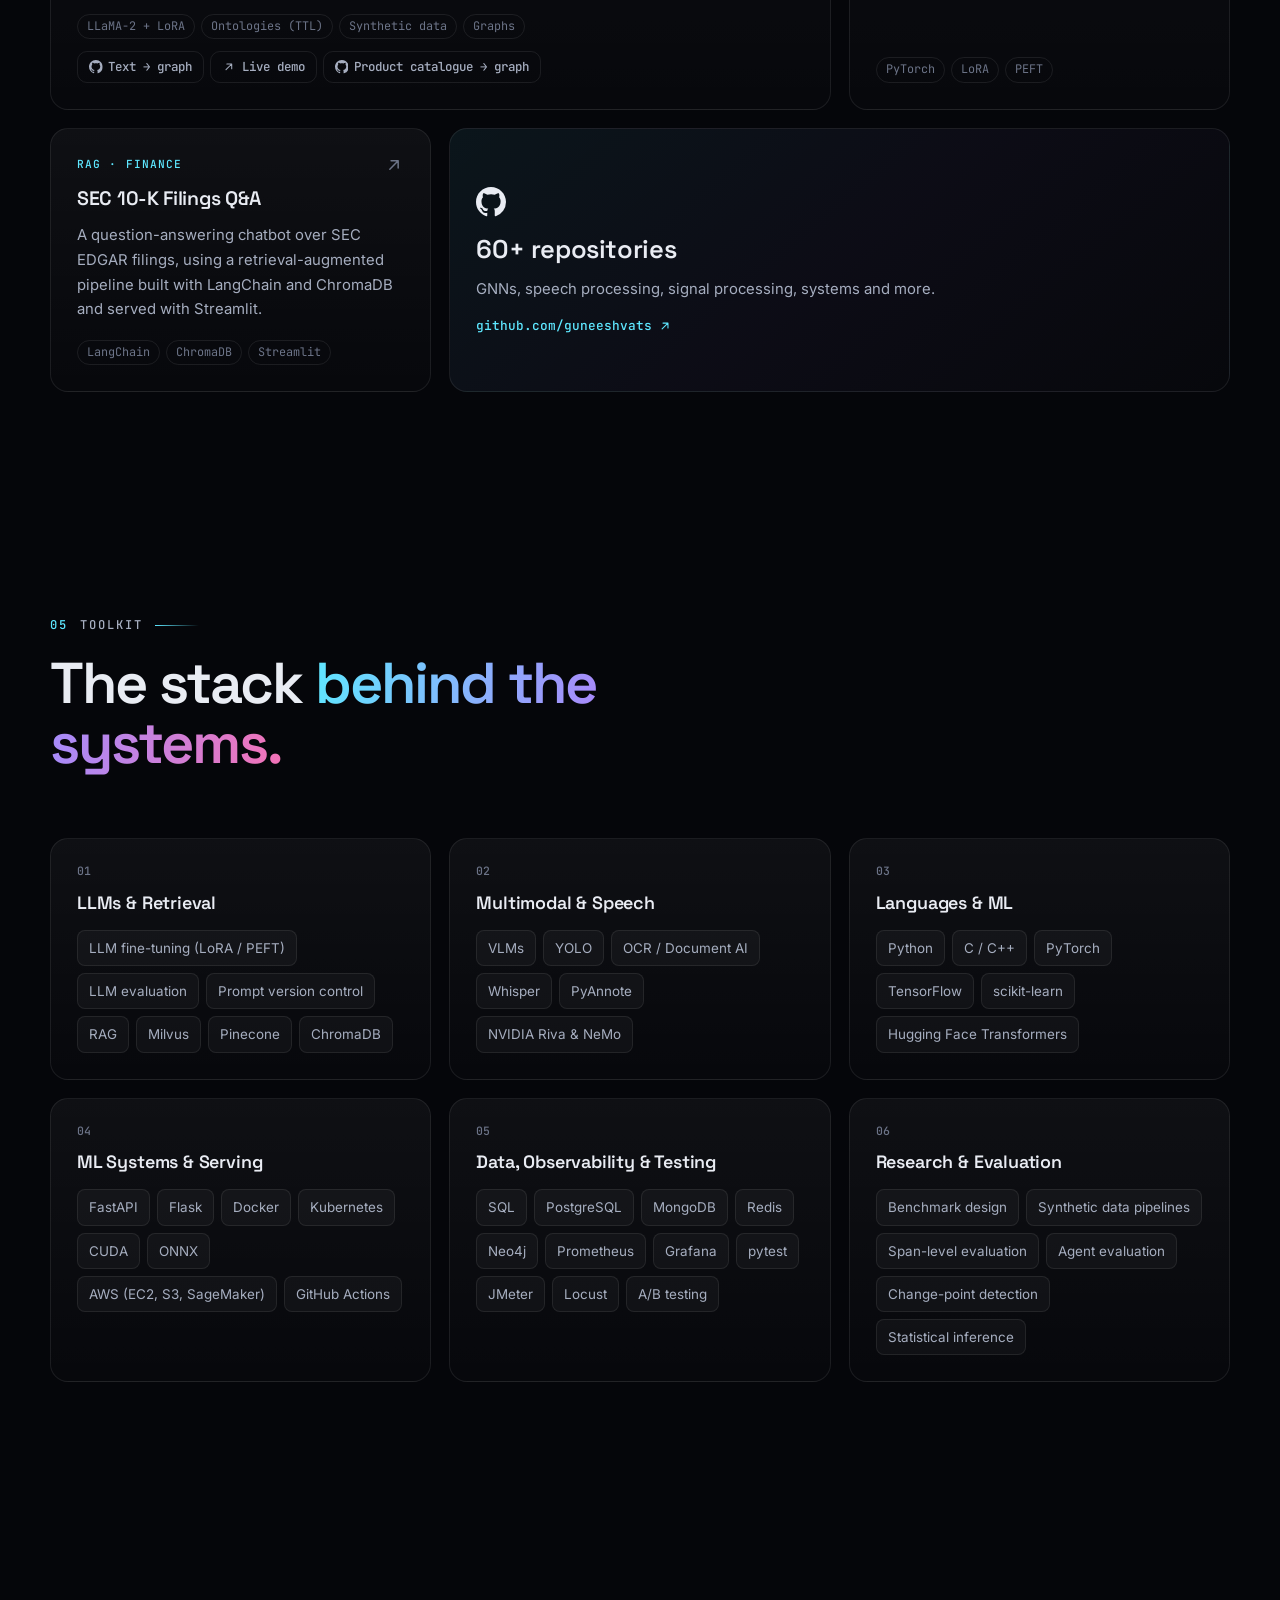
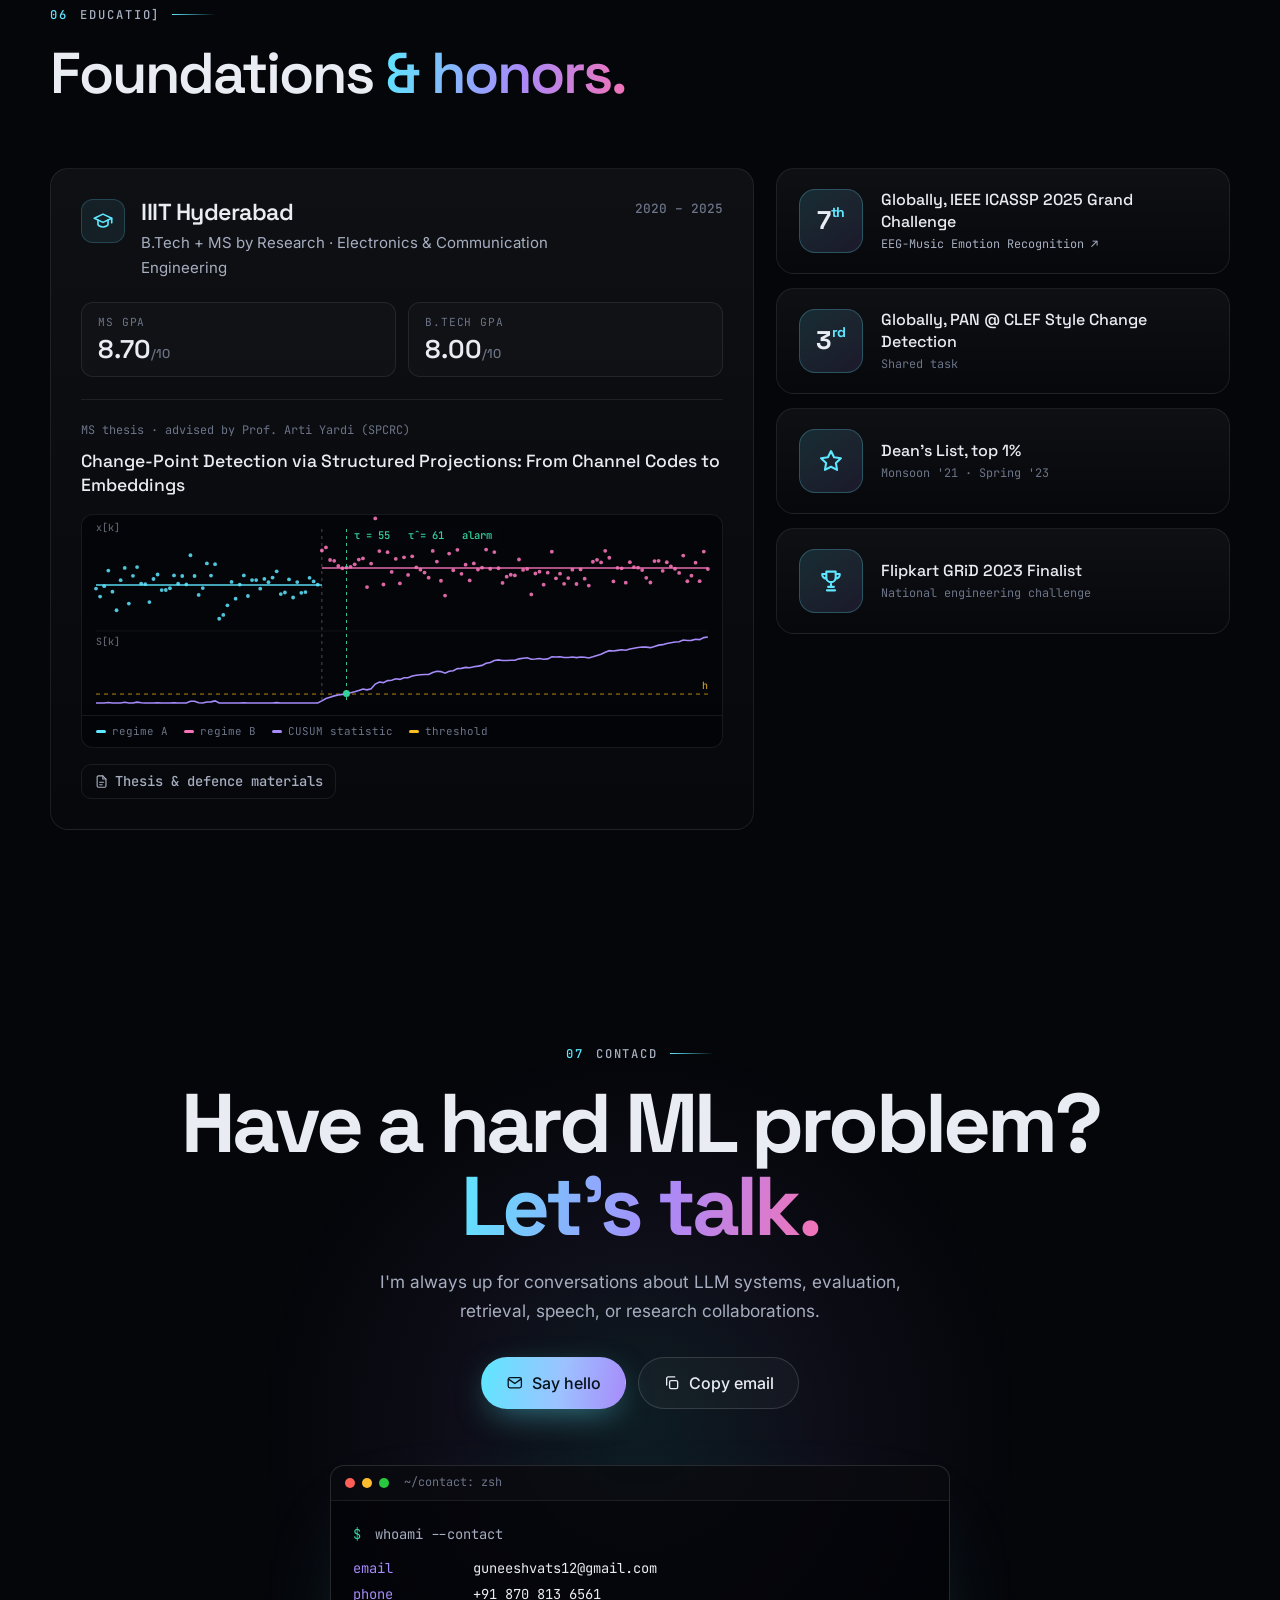
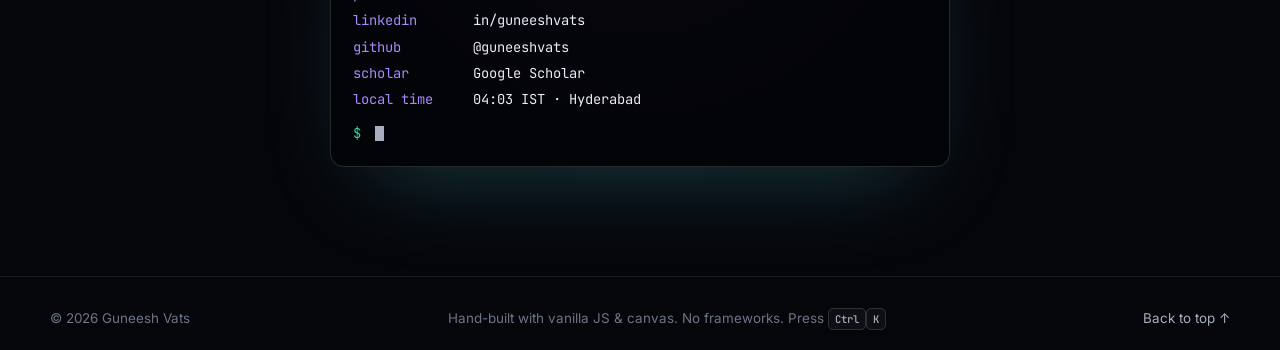
==== commit 63df5fa4: "Add light theme with toggle; drop the full stop after the name - Colours moved to theme tokens; dark" ====
--- a/index.html
+++ b/index.html
@@ -30,7 +30,15 @@
   <link rel="stylesheet" href="https://fonts.googleapis.com/css2?family=Inter:wght@400;500;600&family=JetBrains+Mono:wght@400;500&family=Space+Grotesk:wght@500;600;700&display=swap">
   <link rel="stylesheet" href="assets/css/style.css">
 
-  <script>document.documentElement.classList.add('js')</script>
+  <script>
+    (function () {
+      var d = document.documentElement, t = 'dark';
+      d.classList.add('js');
+      try { t = localStorage.getItem('theme') === 'light' ? 'light' : 'dark'; } catch (e) {}
+      d.dataset.theme = t;
+      document.querySelector('meta[name="theme-color"]').content = t === 'light' ? '#f6f7fb' : '#05060a';
+    })();
+  </script>
   <script defer src="assets/js/latent.js"></script>
   <script defer src="assets/js/viz.js"></script>
   <script defer src="assets/js/main.js"></script>
@@ -73,6 +81,8 @@
     <symbol id="i-trophy" viewBox="0 0 24 24"><g fill="none" stroke="currentColor" stroke-width="1.8" stroke-linecap="round" stroke-linejoin="round"><path d="M8 4h8v5a4 4 0 0 1-8 0zM8 6H4.5a3.5 3.5 0 0 0 3.6 4M16 6h3.5a3.5 3.5 0 0 1-3.6 4M12 13v4M8.5 20h7M9.5 17h5"/></g></symbol>
     <symbol id="i-star" viewBox="0 0 24 24"><path fill="none" stroke="currentColor" stroke-width="1.8" stroke-linejoin="round" d="m12 3.5 2.6 5.3 5.9.9-4.3 4.1 1 5.8L12 16.9l-5.2 2.7 1-5.8-4.3-4.1 5.9-.9z"/></symbol>
     <symbol id="i-cap" viewBox="0 0 24 24"><g fill="none" stroke="currentColor" stroke-width="1.8" stroke-linecap="round" stroke-linejoin="round"><path d="M2.5 9 12 4.5 21.5 9 12 13.5z"/><path d="M6.5 11v4.5c0 1.4 2.5 3 5.5 3s5.5-1.6 5.5-3V11M21.5 9v5"/></g></symbol>
+    <symbol id="i-sun" viewBox="0 0 24 24"><g fill="none" stroke="currentColor" stroke-width="1.8" stroke-linecap="round"><circle cx="12" cy="12" r="4.2"/><path d="M12 2.5v2.2M12 19.3v2.2M2.5 12h2.2M19.3 12h2.2M5.3 5.3l1.6 1.6M17.1 17.1l1.6 1.6M5.3 18.7l1.6-1.6M17.1 6.9l1.6-1.6"/></g></symbol>
+    <symbol id="i-moon" viewBox="0 0 24 24"><path fill="none" stroke="currentColor" stroke-width="1.8" stroke-linejoin="round" d="M20 14.6A8.3 8.3 0 0 1 9.4 4a8.3 8.3 0 1 0 10.6 10.6z"/></symbol>
     <symbol id="i-search" viewBox="0 0 24 24"><g fill="none" stroke="currentColor" stroke-width="1.8" stroke-linecap="round"><circle cx="11" cy="11" r="6.5"/><path d="m16 16 4.5 4.5"/></g></symbol>
   </svg>
 
@@ -100,6 +110,9 @@
         <button class="kbd-btn" type="button" data-open-palette aria-label="Open command palette">
           <svg class="ico" aria-hidden="true"><use href="#i-search"/></svg><kbd data-mod>⌘</kbd><kbd>K</kbd>
         </button>
+        <button class="theme-btn" type="button" data-theme-toggle aria-label="Switch to light theme" title="Toggle theme">
+          <svg class="ico ico-sun" aria-hidden="true"><use href="#i-sun"/></svg><svg class="ico ico-moon" aria-hidden="true"><use href="#i-moon"/></svg>
+        </button>
         <a class="btn btn--sm btn--ghost nav__resume" href="assets/docs/Guneesh_Vats_Resume_ML.pdf" target="_blank" rel="noopener">Résumé</a>
         <button class="nav__toggle" type="button" aria-label="Open menu" aria-expanded="false" aria-controls="mobile-menu"><span></span><span></span></button>
       </div>
@@ -128,7 +141,7 @@
         <p class="hero__status"><span class="pulse" aria-hidden="true"></span>ML Engineer @ Coschool AI<span class="hero__loc"> <span class="sep" aria-hidden="true">/</span> Hyderabad, India</span></p>
         <h1 class="hero__title">
           <span class="hero__line"><span>Guneesh</span></span>
-          <span class="hero__line"><span>Vats<i class="hero__dot">.</i></span></span>
+          <span class="hero__line"><span>Vats</span></span>
         </h1>
         <p class="hero__lede">
           <span class="sr-only">I build production ML systems across LLMs, retrieval, vision-language models and speech.</span>
--- a/assets/css/style.css
+++ b/assets/css/style.css
@@ -3,26 +3,50 @@
    Plain CSS, no build step. Sections follow the order of index.html.
    ========================================================================== */
 
-:root {
-  --bg: #05060a;
-  --bg-2: #090b12;
-  --surface: rgba(255, 255, 255, .035);
-  --surface-2: rgba(255, 255, 255, .06);
-  --border: rgba(255, 255, 255, .08);
-  --border-2: rgba(255, 255, 255, .14);
+/* Theme tokens. Dark is the default; [data-theme="light"] swaps the channels.
+   "Screens" (code card, terminal, live demos) re-declare the dark tokens so they stay dark in both themes. */
+:root, .codecard, .redact, .agent, .cpd, .terminal {
+  --bg-rgb: 5 6 10;
+  --fg-rgb: 255 255 255;
+  --cyan-rgb: 94 231 255;
+  --violet-rgb: 167 139 250;
+  --pink-rgb: 244 114 182;
+  --amber-rgb: 251 191 36;
+  --green-rgb: 52 211 153;
+  --blue-rgb: 96 165 250;
+  --glass-rgb: 8 10 16;
+  --panel-rgb: 12 14 22;
 
   --text: #e9ecf3;
   --text-2: #a6aec0;
   --text-3: #6c7488;
-
-  --cyan: #5ee7ff;
-  --violet: #a78bfa;
-  --pink: #f472b6;
-  --amber: #fbbf24;
-  --green: #34d399;
-  --blue: #60a5fa;
+  --on-accent: #041219;
+  --chip-ink: #c4f5ff;
+  --hot-ink: #ffd9ec;
+  --wip-ink: #ffe7a8;
+  --node-lit: #0b2a33;
+  --title-grad: linear-gradient(180deg, #fff 30%, #aab3c8);
+  --btn-grad: linear-gradient(100deg, #5ee7ff, #9cc2ff 55%, #a78bfa);
+  --btn-grad-hover: linear-gradient(100deg, #8ff0ff, #b6d1ff 55%, #c0abff);
+
+  --bg: rgb(var(--bg-rgb));
+  --surface: rgb(var(--fg-rgb) / .035);
+  --surface-2: rgb(var(--fg-rgb) / .06);
+  --border: rgb(var(--fg-rgb) / .08);
+  --border-2: rgb(var(--fg-rgb) / .14);
+  --cyan: rgb(var(--cyan-rgb));
+  --violet: rgb(var(--violet-rgb));
+  --pink: rgb(var(--pink-rgb));
+  --amber: rgb(var(--amber-rgb));
+  --green: rgb(var(--green-rgb));
+  --blue: rgb(var(--blue-rgb));
   --grad: linear-gradient(100deg, var(--cyan), var(--violet) 55%, var(--pink));
 
+  color-scheme: dark;
+}
+
+:root {
+  --screen-bg: rgb(3 4 8 / .78);
   --font-display: "Space Grotesk", "Inter", system-ui, sans-serif;
   --font-body: "Inter", system-ui, -apple-system, "Segoe UI", Roboto, sans-serif;
   --font-mono: "JetBrains Mono", ui-monospace, SFMono-Regular, Menlo, Consolas, monospace;
@@ -32,8 +56,34 @@
   --gutter: clamp(20px, 5vw, 40px);
   --ease: cubic-bezier(.2, .7, .2, 1);
   --nav-h: 68px;
-
-  color-scheme: dark;
+}
+
+:root[data-theme="light"] {
+  --bg-rgb: 246 247 251;
+  --fg-rgb: 15 23 42;
+  --cyan-rgb: 14 116 144;
+  --violet-rgb: 124 58 237;
+  --pink-rgb: 219 39 119;
+  --amber-rgb: 180 83 9;
+  --green-rgb: 5 150 105;
+  --blue-rgb: 37 99 235;
+  --glass-rgb: 255 255 255;
+  --panel-rgb: 255 255 255;
+
+  --text: #0b1020;
+  --text-2: #4a5268;
+  --text-3: #687089;
+  --on-accent: #fff;
+  --chip-ink: #0e6177;
+  --hot-ink: #be185d;
+  --wip-ink: #a3480a;
+  --node-lit: #e2f4f8;
+  --title-grad: linear-gradient(180deg, #0b1020 35%, #4a5370);
+  --btn-grad: linear-gradient(100deg, #0e7490, #4f5fe0 55%, #7c3aed);
+  --btn-grad-hover: linear-gradient(100deg, #0b6278, #4338ca 55%, #6d28d9);
+  --screen-bg: #0c0e15;
+
+  color-scheme: light;
 }
 
 /* ---------- Base ---------- */
@@ -55,9 +105,9 @@
   z-index: -1;
   pointer-events: none;
   background:
-    radial-gradient(60vw 50vh at 85% -10%, rgba(167, 139, 250, .10), transparent 60%),
-    radial-gradient(50vw 40vh at -10% 30%, rgba(94, 231, 255, .06), transparent 60%),
-    radial-gradient(50vw 50vh at 110% 90%, rgba(244, 114, 182, .05), transparent 60%);
+    radial-gradient(60vw 50vh at 85% -10%, rgb(var(--violet-rgb) / .10), transparent 60%),
+    radial-gradient(50vw 40vh at -10% 30%, rgb(var(--cyan-rgb) / .06), transparent 60%),
+    radial-gradient(50vw 50vh at 110% 90%, rgb(var(--pink-rgb) / .05), transparent 60%);
 }
 img { max-width: 100%; display: block; }
 a { color: inherit; }
@@ -65,7 +115,7 @@
 p { margin: 0; }
 h1, h2, h3 { margin: 0; }
 ul, ol { margin: 0; padding: 0; list-style: none; }
-::selection { background: rgba(94, 231, 255, .28); color: #fff; }
+::selection { background: rgb(var(--cyan-rgb) / .28); color: var(--text); }
 :focus-visible { outline: 2px solid var(--cyan); outline-offset: 3px; border-radius: 6px; }
 [hidden] { display: none !important; }
 
@@ -77,14 +127,14 @@
   padding: 3px 6px;
   border-radius: 5px;
   border: 1px solid var(--border-2);
-  background: rgba(255, 255, 255, .04);
+  background: rgb(var(--fg-rgb) / .04);
   color: var(--text-2);
 }
 
 .skip {
   position: fixed; left: 16px; top: -60px; z-index: 100;
   padding: 10px 14px; border-radius: 10px;
-  background: var(--cyan); color: #04121a; font-weight: 600; text-decoration: none;
+  background: var(--cyan); color: var(--on-accent); font-weight: 600; text-decoration: none;
   transition: top .2s;
 }
 .skip:focus { top: 16px; }
@@ -100,21 +150,21 @@
   height: var(--h); padding: 0 1.2em;
   border-radius: 999px;
   border: 1px solid var(--border-2);
-  background: rgba(255, 255, 255, .03);
+  background: rgb(var(--fg-rgb) / .03);
   color: var(--text);
   font: 500 .94rem/1 var(--font-body);
   text-decoration: none; white-space: nowrap; cursor: pointer;
   transition: transform .25s var(--ease), background-color .25s, border-color .25s, box-shadow .25s;
 }
-.btn:hover { transform: translateY(-1px); border-color: rgba(255, 255, 255, .3); background: rgba(255, 255, 255, .07); }
+.btn:hover { transform: translateY(-1px); border-color: rgb(var(--fg-rgb) / .3); background: rgb(var(--fg-rgb) / .07); }
 .btn:active { transform: translateY(0); }
 .btn--primary {
-  color: #041219;
+  color: var(--on-accent);
   border-color: transparent;
-  background: linear-gradient(100deg, var(--cyan), #9cc2ff 55%, var(--violet));
-  box-shadow: 0 10px 34px -10px rgba(94, 231, 255, .55);
-}
-.btn--primary:hover { background: linear-gradient(100deg, #8ff0ff, #b6d1ff 55%, #c0abff); border-color: transparent; box-shadow: 0 14px 44px -10px rgba(94, 231, 255, .7); }
+  background: var(--btn-grad);
+  box-shadow: 0 10px 34px -10px rgb(var(--cyan-rgb) / .55);
+}
+.btn--primary:hover { background: var(--btn-grad-hover); border-color: transparent; box-shadow: 0 14px 44px -10px rgb(var(--cyan-rgb) / .7); }
 .btn--lg { --h: 52px; padding: 0 1.5em; font-size: 1rem; }
 .btn--sm { --h: 36px; padding: 0 1em; font-size: .86rem; }
 
@@ -122,7 +172,7 @@
   position: relative;
   border: 1px solid var(--border);
   border-radius: var(--radius);
-  background: linear-gradient(180deg, rgba(255, 255, 255, .045), rgba(255, 255, 255, .012));
+  background: linear-gradient(180deg, rgb(var(--fg-rgb) / .045), rgb(var(--fg-rgb) / .012));
   isolation: isolate;
 }
 /* Cursor spotlight: main.js feeds --mx / --my */
@@ -132,11 +182,11 @@
 }
 .spot::before {
   z-index: -1;
-  background: radial-gradient(520px circle at var(--mx, 50%) var(--my, 50%), rgba(94, 231, 255, .085), transparent 42%);
+  background: radial-gradient(520px circle at var(--mx, 50%) var(--my, 50%), rgb(var(--cyan-rgb) / .085), transparent 42%);
 }
 .spot::after {
   padding: 1px;
-  background: radial-gradient(360px circle at var(--mx, 50%) var(--my, 50%), rgba(94, 231, 255, .6), rgba(167, 139, 250, .25) 30%, transparent 55%);
+  background: radial-gradient(360px circle at var(--mx, 50%) var(--my, 50%), rgb(var(--cyan-rgb) / .6), rgb(var(--violet-rgb) / .25) 30%, transparent 55%);
   -webkit-mask: linear-gradient(#000 0 0) content-box, linear-gradient(#000 0 0);
   -webkit-mask-composite: xor;
   mask-composite: exclude;
@@ -147,9 +197,9 @@
 .chip {
   font: 500 .76rem/1 var(--font-mono);
   padding: 7px 10px; border-radius: 8px;
-  color: #c4f5ff;
-  background: rgba(94, 231, 255, .07);
-  border: 1px solid rgba(94, 231, 255, .2);
+  color: var(--chip-ink);
+  background: rgb(var(--cyan-rgb) / .07);
+  border: 1px solid rgb(var(--cyan-rgb) / .2);
 }
 .tags { display: flex; flex-wrap: wrap; gap: 6px; }
 .tags li {
@@ -164,8 +214,8 @@
   padding: 6px 10px; border-radius: 999px;
   color: var(--text-2); border: 1px solid var(--border-2);
 }
-.badge--hot { color: #ffd9ec; border-color: rgba(244, 114, 182, .4); background: rgba(244, 114, 182, .1); }
-.badge--wip { color: #ffe7a8; border-color: rgba(251, 191, 36, .4); background: rgba(251, 191, 36, .08); }
+.badge--hot { color: var(--hot-ink); border-color: rgb(var(--pink-rgb) / .4); background: rgb(var(--pink-rgb) / .1); }
+.badge--wip { color: var(--wip-ink); border-color: rgb(var(--amber-rgb) / .4); background: rgb(var(--amber-rgb) / .08); }
 .link {
   display: inline-flex; align-items: center; gap: .45em;
   font: 500 .86rem/1 var(--font-mono);
@@ -174,7 +224,7 @@
   border: 1px solid var(--border); background: transparent; cursor: pointer;
   transition: color .2s, border-color .2s, background-color .2s;
 }
-.link:hover { color: var(--cyan); border-color: rgba(94, 231, 255, .4); background: rgba(94, 231, 255, .06); }
+.link:hover { color: var(--cyan); border-color: rgb(var(--cyan-rgb) / .4); background: rgb(var(--cyan-rgb) / .06); }
 .links { display: flex; flex-wrap: wrap; gap: 8px; }
 
 /* ---------- Reveal on scroll ---------- */
@@ -183,10 +233,10 @@
 
 /* ---------- NAV ---------- */
 .nav { position: fixed; inset: 0 0 auto; z-index: 50; transition: background-color .35s, border-color .35s, backdrop-filter .35s; border-bottom: 1px solid transparent; }
-.nav.scrolled { background: rgba(6, 7, 12, .72); -webkit-backdrop-filter: blur(14px) saturate(140%); backdrop-filter: blur(14px) saturate(140%); border-bottom-color: var(--border); }
+.nav.scrolled { background: rgb(var(--bg-rgb) / .72); -webkit-backdrop-filter: blur(14px) saturate(140%); backdrop-filter: blur(14px) saturate(140%); border-bottom-color: var(--border); }
 .nav__inner { height: var(--nav-h); display: flex; align-items: center; justify-content: space-between; gap: 24px; }
 .brand { display: inline-flex; align-items: center; gap: 10px; text-decoration: none; }
-.brand__mark { width: 30px; height: 30px; display: grid; place-items: center; border-radius: 9px; background: rgba(255, 255, 255, .04); border: 1px solid var(--border-2); }
+.brand__mark { width: 30px; height: 30px; display: grid; place-items: center; border-radius: 9px; background: rgb(var(--fg-rgb) / .04); border: 1px solid var(--border-2); }
 .brand__mark svg { width: 22px; height: 22px; }
 .brand__name { font: 600 1rem/1 var(--font-mono); letter-spacing: -.01em; }
 .brand__name span { color: var(--text-3); }
@@ -205,12 +255,12 @@
 .nav__actions { display: flex; align-items: center; gap: 10px; }
 .kbd-btn {
   display: inline-flex; align-items: center; gap: 6px; height: 36px; padding: 0 10px;
-  border-radius: 10px; border: 1px solid var(--border); background: rgba(255, 255, 255, .02);
+  border-radius: 10px; border: 1px solid var(--border); background: rgb(var(--fg-rgb) / .02);
   color: var(--text-3); cursor: pointer; transition: border-color .2s, color .2s;
 }
 .kbd-btn:hover { border-color: var(--border-2); color: var(--text-2); }
 .kbd-btn kbd { padding: 2px 5px; }
-.nav__toggle { display: none; width: 40px; height: 40px; border-radius: 10px; border: 1px solid var(--border-2); background: rgba(255, 255, 255, .03); cursor: pointer; position: relative; }
+.nav__toggle { display: none; width: 40px; height: 40px; border-radius: 10px; border: 1px solid var(--border-2); background: rgb(var(--fg-rgb) / .03); cursor: pointer; position: relative; }
 .nav__toggle span { position: absolute; left: 11px; right: 11px; height: 1.5px; background: var(--text); border-radius: 2px; transition: transform .3s var(--ease), top .3s var(--ease); }
 .nav__toggle span:first-child { top: 15px; }
 .nav__toggle span:last-child { top: 23px; }
@@ -219,7 +269,7 @@
 
 .mobile-menu {
   position: fixed; inset: var(--nav-h) 0 0; z-index: 49;
-  background: rgba(5, 6, 10, .96); -webkit-backdrop-filter: blur(16px); backdrop-filter: blur(16px);
+  background: rgb(var(--bg-rgb) / .96); -webkit-backdrop-filter: blur(16px); backdrop-filter: blur(16px);
   padding: 24px var(--gutter) calc(32px + env(safe-area-inset-bottom, 0px));
   display: flex; flex-direction: column; justify-content: space-between; gap: 24px;
   animation: menuIn .35s var(--ease);
@@ -240,7 +290,7 @@
 .hero__shade {
   position: absolute; inset: 0; pointer-events: none;
   background:
-    linear-gradient(90deg, var(--bg) 0%, rgba(5, 6, 10, .82) 30%, rgba(5, 6, 10, .15) 62%, transparent 80%),
+    linear-gradient(90deg, var(--bg) 0%, rgb(var(--bg-rgb) / .82) 30%, rgb(var(--bg-rgb) / .15) 62%, transparent 80%),
     linear-gradient(0deg, var(--bg) 0%, transparent 22%);
 }
 .hero__inner { position: relative; z-index: 2; pointer-events: none; }
@@ -249,11 +299,11 @@
   display: inline-flex; align-items: center; gap: 10px;
   font: 500 .8rem/1 var(--font-mono); color: var(--text-2);
   padding: 8px 14px 8px 12px; border-radius: 999px;
-  background: rgba(255, 255, 255, .03); border: 1px solid var(--border);
+  background: rgb(var(--fg-rgb) / .03); border: 1px solid var(--border);
 }
 .hero__status .sep { color: var(--text-3); }
-.pulse { width: 8px; height: 8px; border-radius: 50%; background: var(--green); box-shadow: 0 0 0 0 rgba(52, 211, 153, .6); animation: pulse 2.2s infinite; }
-@keyframes pulse { 70% { box-shadow: 0 0 0 9px rgba(52, 211, 153, 0); } 100% { box-shadow: 0 0 0 0 rgba(52, 211, 153, 0); } }
+.pulse { width: 8px; height: 8px; border-radius: 50%; background: var(--green); box-shadow: 0 0 0 0 rgb(var(--green-rgb) / .6); animation: pulse 2.2s infinite; }
+@keyframes pulse { 70% { box-shadow: 0 0 0 9px rgb(var(--green-rgb) / 0); } 100% { box-shadow: 0 0 0 0 rgb(var(--green-rgb) / 0); } }
 
 .hero__title {
   margin-top: 22px;
@@ -263,13 +313,12 @@
 .hero__line { display: block; overflow: hidden; padding-bottom: .06em; }
 .hero__line > span {
   display: inline-block;
-  background: linear-gradient(180deg, #fff 30%, #aab3c8);
+  background: var(--title-grad);
   -webkit-background-clip: text; background-clip: text; color: transparent;
 }
 .js .hero__line > span { transform: translateY(105%); animation: rise 1.1s var(--ease) forwards; }
 .js .hero__line:nth-child(2) > span { animation-delay: .12s; }
 @keyframes rise { to { transform: none; } }
-.hero__dot { font-style: normal; background: var(--grad); -webkit-background-clip: text; background-clip: text; color: transparent; }
 
 .hero__lede {
   margin-top: 22px; max-width: 34ch;
@@ -277,7 +326,7 @@
   color: var(--text); min-height: 2.6em;
 }
 .stream { background: var(--grad); -webkit-background-clip: text; background-clip: text; color: transparent; }
-.caret { display: inline-block; width: .55em; height: 1.05em; margin-left: 3px; vertical-align: -.16em; background: var(--cyan); border-radius: 2px; animation: blink 1.05s steps(1) infinite; box-shadow: 0 0 14px rgba(94, 231, 255, .7); }
+.caret { display: inline-block; width: .55em; height: 1.05em; margin-left: 3px; vertical-align: -.16em; background: var(--cyan); border-radius: 2px; animation: blink 1.05s steps(1) infinite; box-shadow: 0 0 14px rgb(var(--cyan-rgb) / .7); }
 @keyframes blink { 50% { opacity: 0; } }
 .hero__sub { margin-top: 10px; max-width: 56ch; color: var(--text-2); font-size: 1.04rem; }
 .hero__sub strong { color: var(--text); font-weight: 500; }
@@ -285,10 +334,10 @@
 .socials { margin-top: 22px; display: flex; gap: 8px; }
 .socials a {
   display: grid; place-items: center; width: 42px; height: 42px; border-radius: 12px;
-  color: var(--text-2); border: 1px solid var(--border); background: rgba(255, 255, 255, .02);
+  color: var(--text-2); border: 1px solid var(--border); background: rgb(var(--fg-rgb) / .02);
   transition: color .2s, border-color .2s, transform .25s var(--ease), background-color .2s;
 }
-.socials a:hover { color: var(--text); border-color: rgba(94, 231, 255, .45); background: rgba(94, 231, 255, .07); transform: translateY(-2px); }
+.socials a:hover { color: var(--text); border-color: rgb(var(--cyan-rgb) / .45); background: rgb(var(--cyan-rgb) / .07); transform: translateY(-2px); }
 .socials .ico { width: 18px; height: 18px; }
 
 .js .hero__status, .js .hero__lede, .js .hero__sub, .js .hero__cta, .js .socials { opacity: 0; animation: fadeUp .9s var(--ease) forwards; }
@@ -303,7 +352,7 @@
   position: absolute; right: var(--gutter); bottom: 44px; z-index: 2;
   width: 250px; padding: 12px 14px;
   font: 400 .72rem/1.5 var(--font-mono); color: var(--text-3);
-  background: rgba(8, 10, 16, .6); border: 1px solid var(--border); border-radius: 12px;
+  background: rgb(var(--glass-rgb) / .6); border: 1px solid var(--border); border-radius: 12px;
   -webkit-backdrop-filter: blur(8px); backdrop-filter: blur(8px);
   pointer-events: none;
 }
@@ -324,7 +373,7 @@
 @keyframes wheel { 0% { opacity: 0; transform: translateY(0); } 30% { opacity: 1; } 100% { opacity: 0; transform: translateY(11px); } }
 
 /* ---------- HIGHLIGHTS ---------- */
-.highlights { position: relative; border-block: 1px solid var(--border); background: linear-gradient(180deg, rgba(255, 255, 255, .015), transparent); }
+.highlights { position: relative; border-block: 1px solid var(--border); background: linear-gradient(180deg, rgb(var(--fg-rgb) / .015), transparent); }
 .highlights__grid { display: grid; grid-template-columns: repeat(4, 1fr); }
 .metric { padding: 38px 28px; display: flex; flex-direction: column; gap: 8px; border-left: 1px solid var(--border); }
 .metric:first-child { border-left: 0; padding-left: 0; }
@@ -358,19 +407,19 @@
 .portrait__frame {
   position: relative; border-radius: 22px; overflow: hidden;
   border: 1px solid var(--border-2);
-  box-shadow: 0 40px 80px -40px rgba(0, 0, 0, .8), 0 0 0 6px rgba(255, 255, 255, .02);
+  box-shadow: 0 40px 80px -40px rgba(0, 0, 0, .8), 0 0 0 6px rgb(var(--fg-rgb) / .02);
   aspect-ratio: 4 / 5; background: #111;
 }
 .portrait__frame img { width: 100%; height: 100%; object-fit: cover; filter: saturate(.92) contrast(1.03); }
 .portrait__grid {
   position: absolute; inset: 0; pointer-events: none; opacity: 0; transition: opacity 1s .2s;
-  background-image: linear-gradient(rgba(94, 231, 255, .08) 1px, transparent 1px), linear-gradient(90deg, rgba(94, 231, 255, .08) 1px, transparent 1px);
+  background-image: linear-gradient(rgb(var(--cyan-rgb) / .08) 1px, transparent 1px), linear-gradient(90deg, rgb(var(--cyan-rgb) / .08) 1px, transparent 1px);
   background-size: 32px 32px;
   -webkit-mask: radial-gradient(circle at 50% 30%, #000, transparent 70%); mask: radial-gradient(circle at 50% 30%, #000, transparent 70%);
 }
 .portrait__scan {
   position: absolute; left: 0; right: 0; top: -20%; height: 20%; pointer-events: none; opacity: 0;
-  background: linear-gradient(180deg, transparent, rgba(94, 231, 255, .22) 85%, rgba(94, 231, 255, .8));
+  background: linear-gradient(180deg, transparent, rgb(var(--cyan-rgb) / .22) 85%, rgb(var(--cyan-rgb) / .8));
 }
 .portrait.in .portrait__scan { animation: scan 1.6s .3s var(--ease) forwards; }
 .portrait.in .portrait__grid { opacity: 1; animation: gridOut 1.2s 1.8s forwards; }
@@ -380,8 +429,8 @@
 /* YOLO-style detection box around the face. Tweak the four values to re-centre. */
 .bbox {
   position: absolute; left: 33.5%; top: 6.5%; width: 39%; height: 40%;
-  border: 1.5px solid rgba(94, 231, 255, .85);
-  border-radius: 4px; box-shadow: 0 0 0 1px rgba(0, 0, 0, .25), 0 0 24px rgba(94, 231, 255, .25) inset;
+  border: 1.5px solid rgb(var(--cyan-rgb) / .85);
+  border-radius: 4px; box-shadow: 0 0 0 1px rgba(0, 0, 0, .25), 0 0 24px rgb(var(--cyan-rgb) / .25) inset;
   opacity: 0; transform: scale(1.25); transition: opacity .4s 1.5s, transform .7s 1.5s var(--ease);
 }
 .portrait.in .bbox { opacity: 1; transform: none; }
@@ -393,7 +442,7 @@
 .bbox__label {
   position: absolute; left: -1.5px; bottom: 100%; margin-bottom: 4px;
   font: 600 .68rem/1 var(--font-mono); white-space: nowrap;
-  color: #031319; background: var(--cyan); padding: 5px 7px; border-radius: 4px 4px 4px 0;
+  color: var(--on-accent); background: var(--cyan); padding: 5px 7px; border-radius: 4px 4px 4px 0;
 }
 .bbox__label b { font-weight: 600; opacity: .7; }
 .portrait figcaption {
@@ -406,10 +455,10 @@
 .about__text em { color: var(--text); }
 .lead { font: 500 clamp(1.25rem, 2vw, 1.5rem)/1.45 var(--font-display); color: var(--text) !important; letter-spacing: -.01em; }
 
-.codecard { margin-top: 12px; border-radius: 14px; border: 1px solid var(--border); background: rgba(3, 4, 8, .7); overflow: hidden; }
+.codecard { margin-top: 12px; border-radius: 14px; border: 1px solid var(--border); background: var(--screen-bg); overflow: hidden; }
 .codecard__bar, .terminal__bar {
   display: flex; align-items: center; gap: 7px; padding: 11px 14px;
-  border-bottom: 1px solid var(--border); background: rgba(255, 255, 255, .02);
+  border-bottom: 1px solid var(--border); background: rgb(var(--fg-rgb) / .02);
 }
 .codecard__bar i, .terminal__bar i { width: 10px; height: 10px; border-radius: 50%; background: #2a2f3c; }
 .codecard__bar i:nth-child(1), .terminal__bar i:nth-child(1) { background: #ff5f57; }
@@ -431,7 +480,7 @@
   position: absolute; left: 4px; top: 34px; width: 16px; height: 16px; border-radius: 50%;
   background: var(--bg); border: 2px solid var(--border-2); transition: border-color .4s, box-shadow .4s, background-color .4s;
 }
-.xp.lit .xp__node { border-color: var(--cyan); background: #0b2a33; box-shadow: 0 0 0 5px rgba(94, 231, 255, .1), 0 0 22px rgba(94, 231, 255, .55); }
+.xp.lit .xp__node { border-color: var(--cyan); background: var(--node-lit); box-shadow: 0 0 0 5px rgb(var(--cyan-rgb) / .1), 0 0 22px rgb(var(--cyan-rgb) / .55); }
 .xp__card { display: grid; grid-template-columns: 190px minmax(0, 1fr); gap: 28px; padding: 30px 32px; }
 .xp__meta { font: 400 .8rem/1.6 var(--font-mono); color: var(--text-3); }
 .xp__dates { color: var(--text); font-weight: 500; }
@@ -479,7 +528,7 @@
 .feature .links { margin-top: auto; }
 
 /* REDACT live demo */
-.redact { border-radius: 12px; border: 1px solid var(--border); background: rgba(3, 4, 8, .7); overflow: hidden; }
+.redact { border-radius: 12px; border: 1px solid var(--border); background: var(--screen-bg); overflow: hidden; }
 .redact__bar { display: flex; justify-content: space-between; gap: 10px; padding: 10px 14px; border-bottom: 1px solid var(--border); font: 400 .74rem/1.3 var(--font-mono); color: var(--text-3); }
 .redact__fn i { color: var(--text-2); font-style: normal; }
 .redact__fn b { color: var(--amber); font-weight: 400; }
@@ -492,7 +541,7 @@
 .rline__text { position: relative; font-size: .92rem; line-height: 2.15; color: var(--text-2); padding-top: 4px; overflow: hidden; }
 .rline__text::after { /* scanner sweep */
   content: ""; position: absolute; top: 4px; bottom: 0; left: -30%; width: 30%;
-  background: linear-gradient(90deg, transparent, rgba(94, 231, 255, .14), transparent);
+  background: linear-gradient(90deg, transparent, rgb(var(--cyan-rgb) / .14), transparent);
   opacity: 0; pointer-events: none;
 }
 .rline.scan .rline__text::after { animation: sweep .7s ease-out; }
@@ -518,7 +567,7 @@
 .pii.redacted::after { transform: scaleX(1); }
 
 /* Agent trace demo */
-.agent { border-radius: 12px; border: 1px solid var(--border); background: rgba(3, 4, 8, .7); overflow: hidden; }
+.agent { border-radius: 12px; border: 1px solid var(--border); background: var(--screen-bg); overflow: hidden; }
 .agent__flow { display: flex; padding: 14px; gap: 6px; border-bottom: 1px solid var(--border); counter-reset: step; }
 .agent__flow li {
   flex: 1; position: relative; text-align: center;
@@ -526,8 +575,8 @@
   padding: 8px 2px; border-radius: 7px; border: 1px solid var(--border);
   transition: color .3s, border-color .3s, background-color .3s, box-shadow .3s;
 }
-.agent__flow li.done { color: var(--text-2); border-color: rgba(52, 211, 153, .35); background: rgba(52, 211, 153, .06); }
-.agent__flow li.on { color: #041219; border-color: var(--cyan); background: var(--cyan); box-shadow: 0 0 18px rgba(94, 231, 255, .45); }
+.agent__flow li.done { color: var(--text-2); border-color: rgb(var(--green-rgb) / .35); background: rgb(var(--green-rgb) / .06); }
+.agent__flow li.on { color: var(--on-accent); border-color: var(--cyan); background: var(--cyan); box-shadow: 0 0 18px rgb(var(--cyan-rgb) / .45); }
 .agent__log { padding: 12px 14px; min-height: 182px; font: 400 .74rem/1.75 var(--font-mono); color: var(--text-3); }
 .agent__log p { white-space: nowrap; overflow: hidden; text-overflow: ellipsis; animation: fadeUp .35s var(--ease); }
 .agent__log .ag { color: var(--violet); }
@@ -546,27 +595,27 @@
   transition: color .2s, border-color .2s, background-color .2s;
 }
 .filter:hover { color: var(--text); border-color: var(--border-2); }
-.filter[aria-pressed="true"] { color: #041219; background: var(--text); border-color: var(--text); }
+.filter[aria-pressed="true"] { color: var(--bg); background: var(--text); border-color: var(--text); }
 .publist { border-top: 1px solid var(--border); }
 .pub {
   display: grid; grid-template-columns: 70px minmax(0, 1fr) auto; gap: 20px; align-items: start;
   padding: 22px 6px; border-bottom: 1px solid var(--border);
   transition: background-color .3s;
 }
-.pub:hover { background: rgba(255, 255, 255, .02); }
+.pub:hover { background: rgb(var(--fg-rgb) / .02); }
 .pub.hide { display: none; }
 .pub__year { font: 500 .82rem/1.6 var(--font-mono); color: var(--text-3); padding-top: 2px; }
 .pub__title { font: 500 1.06rem/1.45 var(--font-display); color: var(--text); text-decoration: none; letter-spacing: -.005em; }
 a.pub__title { background: linear-gradient(var(--cyan), var(--cyan)) 0 100% / 0 1px no-repeat; transition: background-size .35s var(--ease), color .2s; }
-a.pub__title:hover { color: #fff; background-size: 100% 1px; }
+a.pub__title:hover { color: var(--text); background-size: 100% 1px; }
 .pub__authors { margin-top: 6px; color: var(--text-3); font-size: .88rem; }
 .pub__authors b { color: var(--text-2); font-weight: 600; }
 .pub__venue { margin-top: 8px; font-size: .82rem; color: var(--text-3); display: flex; flex-wrap: wrap; align-items: center; gap: 8px; }
-.venue { font: 500 .72rem/1 var(--font-mono); color: var(--cyan); padding: 5px 8px; border-radius: 6px; background: rgba(94, 231, 255, .07); border: 1px solid rgba(94, 231, 255, .18); }
-.venue--wip { color: var(--amber); background: rgba(251, 191, 36, .07); border-color: rgba(251, 191, 36, .25); }
+.venue { font: 500 .72rem/1 var(--font-mono); color: var(--cyan); padding: 5px 8px; border-radius: 6px; background: rgb(var(--cyan-rgb) / .07); border: 1px solid rgb(var(--cyan-rgb) / .18); }
+.venue--wip { color: var(--amber); background: rgb(var(--amber-rgb) / .07); border-color: rgb(var(--amber-rgb) / .25); }
 .pub__links { display: flex; gap: 6px; padding-top: 2px; }
 .pub__links a { font: 500 .74rem/1 var(--font-mono); color: var(--text-2); text-decoration: none; padding: 7px 10px; border-radius: 8px; border: 1px solid var(--border); transition: color .2s, border-color .2s; }
-.pub__links a:hover { color: var(--cyan); border-color: rgba(94, 231, 255, .4); }
+.pub__links a:hover { color: var(--cyan); border-color: rgb(var(--cyan-rgb) / .4); }
 .more-link { margin-top: 24px; display: inline-flex; align-items: center; gap: 8px; color: var(--text-2); text-decoration: none; font: 500 .86rem/1 var(--font-mono); transition: color .2s; }
 .more-link:hover { color: var(--cyan); }
 
@@ -589,11 +638,11 @@
 .proj__links .link { padding: 8px 11px; font-size: .78rem; }
 article.proj:hover { transform: none; }
 .pipeline { display: flex; flex-wrap: wrap; align-items: center; gap: 6px; margin: 6px 0 2px; font: 400 .72rem/1 var(--font-mono); }
-.pipeline span { padding: 7px 9px; border-radius: 7px; border: 1px solid var(--border); color: var(--text-2); background: rgba(255, 255, 255, .02); }
-.pipeline span.hl { color: #041219; background: var(--cyan); border-color: var(--cyan); }
+.pipeline span { padding: 7px 9px; border-radius: 7px; border: 1px solid var(--border); color: var(--text-2); background: rgb(var(--fg-rgb) / .02); }
+.pipeline span.hl { color: var(--on-accent); background: var(--cyan); border-color: var(--cyan); }
 .pipeline i { width: 14px; height: 1px; background: linear-gradient(90deg, var(--border-2), var(--cyan)); position: relative; }
 .pipeline i::after { content: ""; position: absolute; right: -1px; top: -2px; border: 2.5px solid transparent; border-left-color: var(--cyan); }
-.proj--more { justify-content: center; align-items: flex-start; background: linear-gradient(140deg, rgba(94, 231, 255, .07), rgba(167, 139, 250, .05) 50%, rgba(255, 255, 255, .01)); }
+.proj--more { justify-content: center; align-items: flex-start; background: linear-gradient(140deg, rgb(var(--cyan-rgb) / .07), rgb(var(--violet-rgb) / .05) 50%, rgb(var(--fg-rgb) / .01)); }
 .proj__gh { width: 30px; height: 30px; color: var(--text); margin-bottom: 4px; }
 .proj__cta { margin-top: 6px; display: inline-flex; align-items: center; gap: 6px; font: 500 .8rem/1 var(--font-mono); color: var(--cyan); }
 
@@ -605,28 +654,28 @@
 .skill__list { margin-top: 16px; display: flex; flex-wrap: wrap; gap: 7px; }
 .skill__list li {
   font-size: .84rem; color: var(--text-2);
-  padding: 6px 11px; border-radius: 8px; background: rgba(255, 255, 255, .035); border: 1px solid var(--border);
+  padding: 6px 11px; border-radius: 8px; background: rgb(var(--fg-rgb) / .035); border: 1px solid var(--border);
   transition: color .2s, border-color .2s, background-color .2s, transform .2s var(--ease);
 }
-.skill__list li:hover { color: var(--text); border-color: rgba(94, 231, 255, .45); background: rgba(94, 231, 255, .08); transform: translateY(-1px); }
+.skill__list li:hover { color: var(--text); border-color: rgb(var(--cyan-rgb) / .45); background: rgb(var(--cyan-rgb) / .08); transform: translateY(-1px); }
 
 /* ---------- EDUCATION ---------- */
 .edu { display: grid; grid-template-columns: minmax(0, 1.55fr) minmax(0, 1fr); gap: 22px; align-items: start; }
 .edu__card { padding: 30px; }
 .edu__top { display: grid; grid-template-columns: auto 1fr auto; gap: 16px; align-items: start; }
-.edu__icon { width: 44px; height: 44px; padding: 10px; border-radius: 12px; color: var(--cyan); background: rgba(94, 231, 255, .08); border: 1px solid rgba(94, 231, 255, .2); }
+.edu__icon { width: 44px; height: 44px; padding: 10px; border-radius: 12px; color: var(--cyan); background: rgb(var(--cyan-rgb) / .08); border: 1px solid rgb(var(--cyan-rgb) / .2); }
 .edu__school { font: 600 1.45rem/1.2 var(--font-display); letter-spacing: -.02em; }
 .edu__degree { margin-top: 4px; color: var(--text-2); font-size: .94rem; }
 .edu__years { font: 500 .8rem/1.6 var(--font-mono); color: var(--text-3); white-space: nowrap; }
 .edu__gpa { margin: 22px 0 0; display: flex; gap: 12px; }
-.edu__gpa div { flex: 1; padding: 14px 16px; border-radius: 12px; border: 1px solid var(--border); background: rgba(255, 255, 255, .02); }
+.edu__gpa div { flex: 1; padding: 14px 16px; border-radius: 12px; border: 1px solid var(--border); background: rgb(var(--fg-rgb) / .02); }
 .edu__gpa dt { font: 400 .7rem/1 var(--font-mono); color: var(--text-3); text-transform: uppercase; letter-spacing: .08em; }
 .edu__gpa dd { margin: 8px 0 0; font: 600 1.6rem/1 var(--font-display); }
 .edu__gpa small { font-size: .8rem; color: var(--text-3); font-weight: 500; }
 .thesis { margin-top: 22px; padding-top: 22px; border-top: 1px solid var(--border); display: flex; flex-direction: column; gap: 10px; align-items: flex-start; }
 .thesis__label { font: 400 .74rem/1.4 var(--font-mono); color: var(--text-3); }
 .thesis__title { font: 500 1.1rem/1.4 var(--font-display); color: var(--text); }
-.cpd { margin: 6px 0 6px; width: 100%; border-radius: 12px; border: 1px solid var(--border); background: rgba(3, 4, 8, .7); overflow: hidden; }
+.cpd { margin: 6px 0 6px; width: 100%; border-radius: 12px; border: 1px solid var(--border); background: var(--screen-bg); overflow: hidden; }
 .cpd canvas { display: block; width: 100%; height: 200px; }
 .cpd figcaption { display: flex; flex-wrap: wrap; gap: 6px 16px; padding: 10px 14px; border-top: 1px solid var(--border); font: 400 .68rem/1 var(--font-mono); color: var(--text-3); }
 .cpd figcaption span { display: inline-flex; align-items: center; gap: 6px; }
@@ -638,8 +687,8 @@
 .honor__rank {
   flex: none; width: 64px; height: 64px; display: flex; align-items: center; justify-content: center; border-radius: 16px;
   font: 700 1.6rem/1 var(--font-display); letter-spacing: -.04em;
-  background: linear-gradient(140deg, rgba(94, 231, 255, .14), rgba(167, 139, 250, .12));
-  border: 1px solid rgba(94, 231, 255, .25); color: var(--text);
+  background: linear-gradient(140deg, rgb(var(--cyan-rgb) / .14), rgb(var(--violet-rgb) / .12));
+  border: 1px solid rgb(var(--cyan-rgb) / .25); color: var(--text);
 }
 .honor__rank sup { align-self: flex-start; margin: 15px 0 0 1px; font-size: .55em; line-height: 1; color: var(--cyan); }
 .honor__rank--icon .ico { width: 28px; height: 28px; color: var(--cyan); }
@@ -650,12 +699,12 @@
 
 /* ---------- CONTACT ---------- */
 .contact { overflow: hidden; }
-.contact__glow { position: absolute; left: 50%; top: 52%; width: min(760px, 110vw); aspect-ratio: 1; transform: translate(-50%, -50%); background: radial-gradient(closest-side, rgba(94, 231, 255, .1), rgba(167, 139, 250, .06) 50%, transparent); pointer-events: none; }
+.contact__glow { position: absolute; left: 50%; top: 52%; width: min(760px, 110vw); aspect-ratio: 1; transform: translate(-50%, -50%); background: radial-gradient(closest-side, rgb(var(--cyan-rgb) / .1), rgb(var(--violet-rgb) / .06) 50%, transparent); pointer-events: none; }
 .contact__inner { position: relative; display: flex; flex-direction: column; align-items: center; text-align: center; }
 .contact__title { margin-top: 22px; font: 700 clamp(2.4rem, 7vw, 5.2rem)/1 var(--font-display); letter-spacing: -.045em; }
 .contact__lede { margin-top: 20px; max-width: 52ch; color: var(--text-2); font-size: 1.08rem; }
 .contact__actions { margin-top: 32px; display: flex; flex-wrap: wrap; justify-content: center; gap: 12px; }
-.terminal { margin-top: 56px; width: 100%; max-width: 620px; text-align: left; border-radius: 14px; border: 1px solid var(--border-2); background: rgba(3, 4, 8, .85); overflow: hidden; box-shadow: 0 40px 100px -40px rgba(94, 231, 255, .25); }
+.terminal { margin-top: 56px; width: 100%; max-width: 620px; text-align: left; border-radius: 14px; border: 1px solid var(--border-2); background: var(--screen-bg); overflow: hidden; box-shadow: 0 40px 100px -40px rgb(var(--cyan-rgb) / .25); }
 .terminal__body { padding: 20px 22px; font: 400 .86rem/1.9 var(--font-mono); color: var(--text-2); }
 .terminal__body dl { margin: 8px 0; }
 .terminal__body dl div { display: grid; grid-template-columns: 110px 1fr; gap: 10px; }
@@ -678,7 +727,7 @@
   position: fixed; left: 20px; bottom: calc(20px + env(safe-area-inset-bottom, 0px)); z-index: 40;
   width: 196px; padding: 10px 12px;
   font: 400 .68rem/1.4 var(--font-mono); color: var(--text-3);
-  background: rgba(8, 10, 16, .72); border: 1px solid var(--border); border-radius: 12px;
+  background: rgb(var(--glass-rgb) / .72); border: 1px solid var(--border); border-radius: 12px;
   -webkit-backdrop-filter: blur(10px); backdrop-filter: blur(10px);
   opacity: 0; transform: translateY(10px); transition: opacity .5s, transform .5s var(--ease);
   pointer-events: none;
@@ -687,9 +736,9 @@
 .losshud__row { display: flex; justify-content: space-between; align-items: baseline; }
 .losshud__row b { font-weight: 500; color: var(--cyan); font-variant-numeric: tabular-nums; }
 .losshud svg { display: block; width: 100%; height: 46px; margin: 6px 0; overflow: visible; }
-.losshud__ghost { fill: none; stroke: rgba(255, 255, 255, .08); stroke-width: 1; stroke-dasharray: 2 3; vector-effect: non-scaling-stroke; }
-.losshud__line { fill: none; stroke: var(--cyan); stroke-width: 1.5; vector-effect: non-scaling-stroke; filter: drop-shadow(0 0 4px rgba(94, 231, 255, .6)); }
-.losshud__dot { fill: #fff; filter: drop-shadow(0 0 4px var(--cyan)); }
+.losshud__ghost { fill: none; stroke: rgb(var(--fg-rgb) / .08); stroke-width: 1; stroke-dasharray: 2 3; vector-effect: non-scaling-stroke; }
+.losshud__line { fill: none; stroke: var(--cyan); stroke-width: 1.5; vector-effect: non-scaling-stroke; filter: drop-shadow(0 0 4px rgb(var(--cyan-rgb) / .6)); }
+.losshud__dot { fill: var(--text); filter: drop-shadow(0 0 4px var(--cyan)); }
 .losshud__foot { color: var(--text-3); }
 .losshud__foot span:last-child { color: var(--text-2); }
 
@@ -698,7 +747,7 @@
 .palette::backdrop { background: rgba(2, 3, 6, .62); -webkit-backdrop-filter: blur(6px); backdrop-filter: blur(6px); }
 .palette[open] .palette__box { animation: palIn .25s var(--ease); }
 @keyframes palIn { from { opacity: 0; transform: translateY(-8px) scale(.985); } }
-.palette__box { border-radius: 16px; border: 1px solid var(--border-2); background: rgba(12, 14, 22, .96); box-shadow: 0 40px 120px -20px rgba(0, 0, 0, .8), 0 0 0 1px rgba(94, 231, 255, .06); overflow: hidden; }
+.palette__box { border-radius: 16px; border: 1px solid var(--border-2); background: rgb(var(--panel-rgb) / .96); box-shadow: 0 40px 120px -20px rgba(0, 0, 0, .8), 0 0 0 1px rgb(var(--cyan-rgb) / .06); overflow: hidden; }
 .palette__search { display: flex; align-items: center; gap: 12px; padding: 16px 18px; border-bottom: 1px solid var(--border); color: var(--text-3); }
 .palette__search input { flex: 1; min-width: 0; background: none; border: 0; outline: 0; color: var(--text); font: 400 1rem/1.4 var(--font-body); }
 .palette__search input::placeholder { color: var(--text-3); }
@@ -707,7 +756,7 @@
 .palette__item { display: flex; align-items: center; gap: 12px; padding: 11px 12px; border-radius: 10px; cursor: pointer; color: var(--text-2); font-size: .94rem; }
 .palette__item .ico { color: var(--text-3); }
 .palette__item small { margin-left: auto; font: 400 .72rem/1 var(--font-mono); color: var(--text-3); }
-.palette__item[aria-selected="true"] { background: rgba(94, 231, 255, .09); color: var(--text); box-shadow: inset 2px 0 0 var(--cyan); }
+.palette__item[aria-selected="true"] { background: rgb(var(--cyan-rgb) / .09); color: var(--text); box-shadow: inset 2px 0 0 var(--cyan); }
 .palette__item[aria-selected="true"] .ico { color: var(--cyan); }
 .palette__empty { padding: 26px; text-align: center; color: var(--text-3); font-size: .9rem; }
 .palette__foot { display: flex; gap: 18px; padding: 10px 16px; border-top: 1px solid var(--border); font: 400 .72rem/1 var(--font-mono); color: var(--text-3); }
@@ -718,11 +767,55 @@
   position: fixed; left: 50%; bottom: calc(28px + env(safe-area-inset-bottom, 0px)); z-index: 80;
   transform: translate(-50%, 20px); opacity: 0; pointer-events: none;
   padding: 11px 16px; border-radius: 12px; font: 500 .86rem/1 var(--font-mono);
-  color: #041219; background: var(--cyan); box-shadow: 0 16px 40px -10px rgba(94, 231, 255, .6);
+  color: var(--on-accent); background: var(--cyan); box-shadow: 0 16px 40px -10px rgb(var(--cyan-rgb) / .6);
   transition: opacity .3s, transform .4s var(--ease);
 }
 .toast.show { opacity: 1; transform: translate(-50%, 0); }
 
+
+
+/* ---------- Theme toggle ---------- */
+.theme-btn {
+  position: relative; width: 36px; height: 36px; display: grid; place-items: center; border-radius: 10px; cursor: pointer;
+  border: 1px solid var(--border); background: rgb(var(--fg-rgb) / .02); color: var(--text-2);
+  transition: color .2s, border-color .2s, transform .3s var(--ease);
+}
+.theme-btn:hover { color: var(--text); border-color: var(--border-2); }
+.theme-btn:active { transform: scale(.92); }
+.theme-btn .ico { width: 17px; height: 17px; grid-area: 1 / 1; transition: opacity .3s, transform .5s var(--ease); }
+.theme-btn .ico-moon { opacity: 0; transform: rotate(-60deg) scale(.6); }
+[data-theme="light"] .theme-btn .ico-sun { opacity: 0; transform: rotate(60deg) scale(.6); }
+[data-theme="light"] .theme-btn .ico-moon { opacity: 1; transform: none; }
+
+/* Circular reveal when switching themes (browsers with View Transitions) */
+::view-transition-old(root), ::view-transition-new(root) { animation: none; mix-blend-mode: normal; }
+
+/* ---------- Light theme polish ---------- */
+[data-theme="light"] body::before {
+  background:
+    radial-gradient(60vw 50vh at 85% -10%, rgb(124 58 237 / .13), transparent 60%),
+    radial-gradient(50vw 45vh at -10% 25%, rgb(14 116 144 / .10), transparent 60%),
+    radial-gradient(50vw 50vh at 105% 85%, rgb(219 39 119 / .08), transparent 60%);
+}
+[data-theme="light"] .card {
+  background: rgb(255 255 255 / .86);
+  border-color: rgb(15 23 42 / .08);
+  box-shadow: 0 1px 2px rgb(15 23 42 / .04), 0 22px 44px -28px rgb(15 23 42 / .28);
+}
+[data-theme="light"] .btn:not(.btn--primary), [data-theme="light"] .socials a, [data-theme="light"] .kbd-btn,
+[data-theme="light"] .theme-btn, [data-theme="light"] .hero__status, [data-theme="light"] .link,
+[data-theme="light"] .nav__toggle, [data-theme="light"] .brand__mark { background: rgb(255 255 255 / .75); }
+[data-theme="light"] .btn--primary { box-shadow: 0 12px 30px -12px rgb(79 95 224 / .55); }
+[data-theme="light"] .btn--primary:hover { box-shadow: 0 16px 38px -12px rgb(79 95 224 / .7); }
+[data-theme="light"] .highlights { background: rgb(255 255 255 / .55); }
+[data-theme="light"] .portrait__frame { box-shadow: 0 34px 70px -34px rgb(15 23 42 / .45), 0 0 0 6px rgb(255 255 255 / .9); }
+[data-theme="light"] .portrait__grid { opacity: 0 !important; }
+[data-theme="light"] .palette::backdrop { background: rgb(15 23 42 / .28); }
+[data-theme="light"] .palette__box { box-shadow: 0 40px 100px -30px rgb(15 23 42 / .4); }
+[data-theme="light"] .terminal { box-shadow: 0 40px 90px -40px rgb(15 23 42 / .5); }
+[data-theme="light"] .codecard { box-shadow: 0 24px 50px -30px rgb(15 23 42 / .45); }
+[data-theme="light"] .tags li { background: rgb(255 255 255 / .6); }
+[data-theme="light"] .skill__list li { background: #fff; }
 
 /* ==========================================================================
    Responsive
@@ -738,12 +831,12 @@
   :root { --nav-h: 62px; }
   .nav__links, .nav__resume, .kbd-btn { display: none; }
   .nav__toggle { display: block; }
-  .nav { background: rgba(6, 7, 12, .72); -webkit-backdrop-filter: blur(14px); backdrop-filter: blur(14px); }
+  .nav { background: rgb(var(--bg-rgb) / .72); -webkit-backdrop-filter: blur(14px); backdrop-filter: blur(14px); }
 
   .hero { align-items: flex-end; padding-bottom: 96px; }
   .hero__canvas { opacity: 0; }
   .hero__canvas.ready { opacity: .75; }
-  .hero__shade { background: linear-gradient(0deg, var(--bg) 8%, rgba(5, 6, 10, .78) 48%, rgba(5, 6, 10, .2) 100%); }
+  .hero__shade { background: linear-gradient(0deg, var(--bg) 8%, rgb(var(--bg-rgb) / .78) 48%, rgb(var(--bg-rgb) / .2) 100%); }
   .hero__hud { display: none; }
   .scroll-cue__text { display: none; }
 
